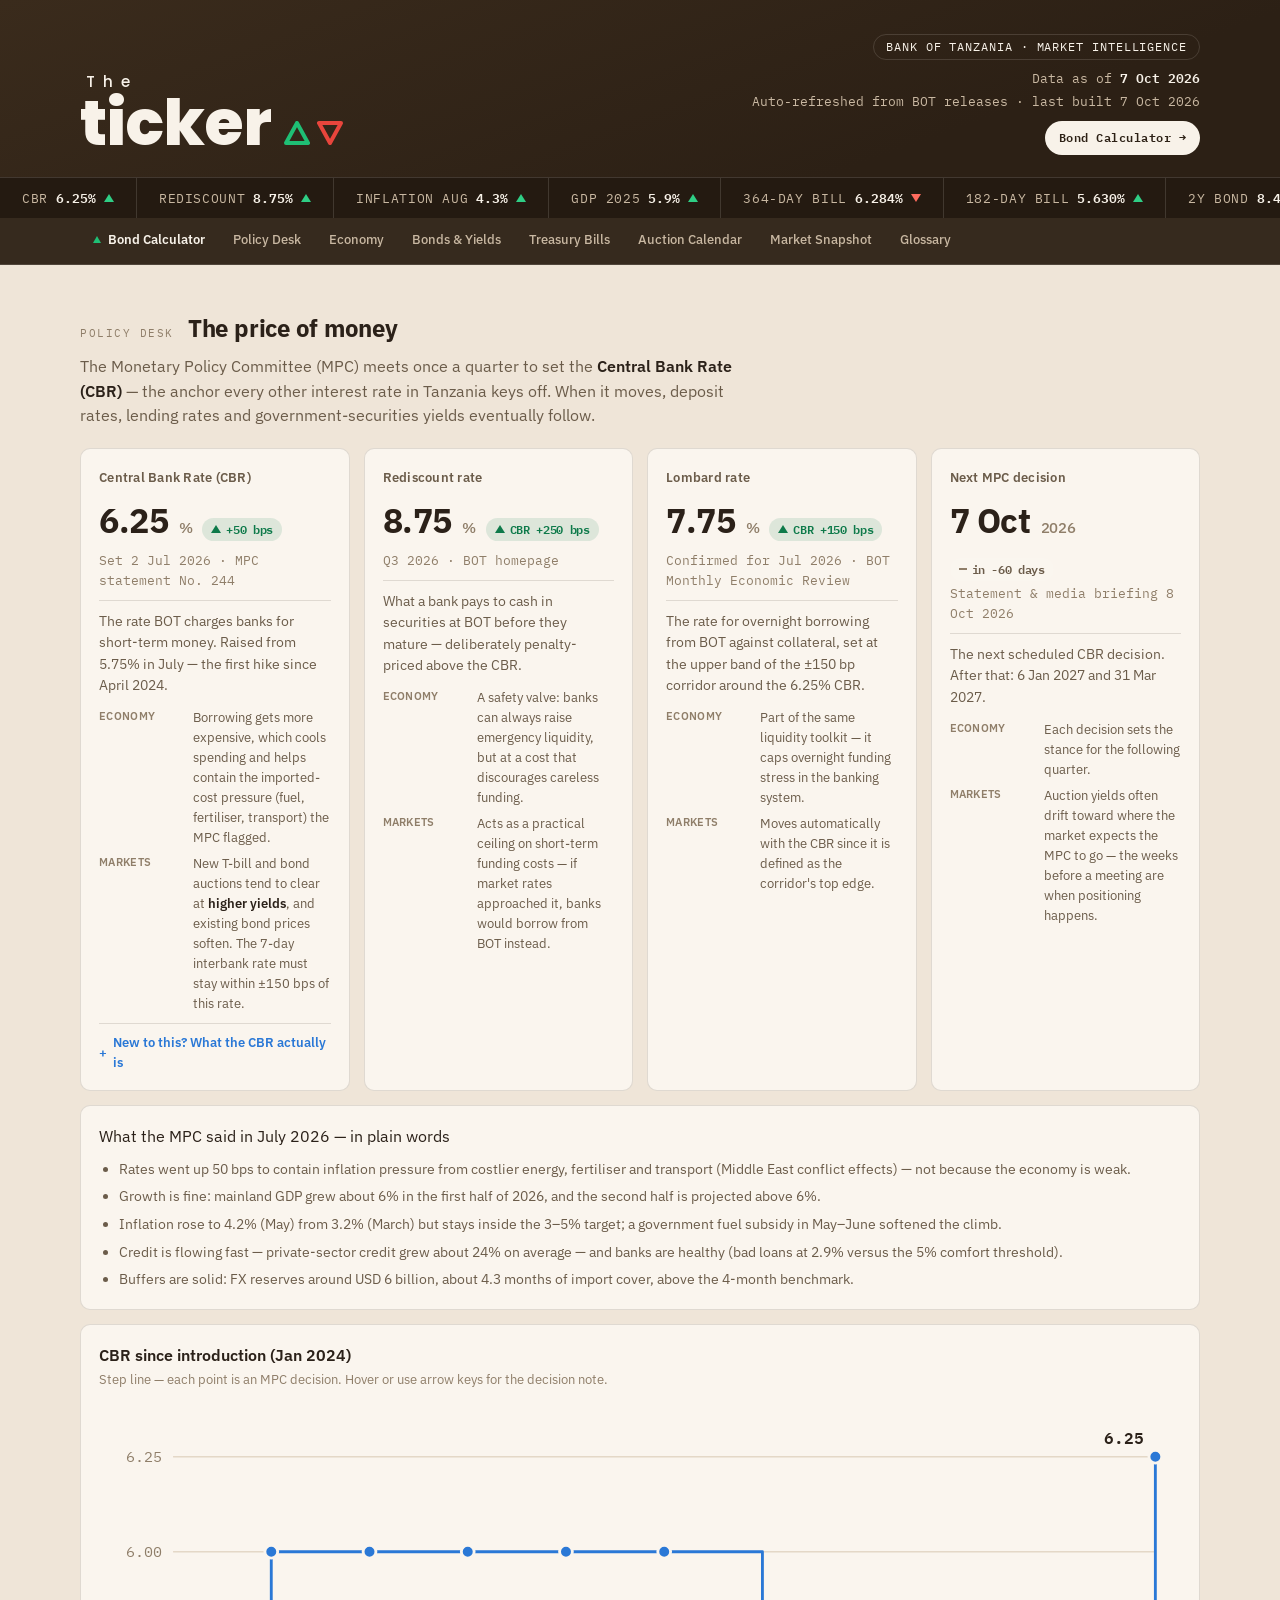
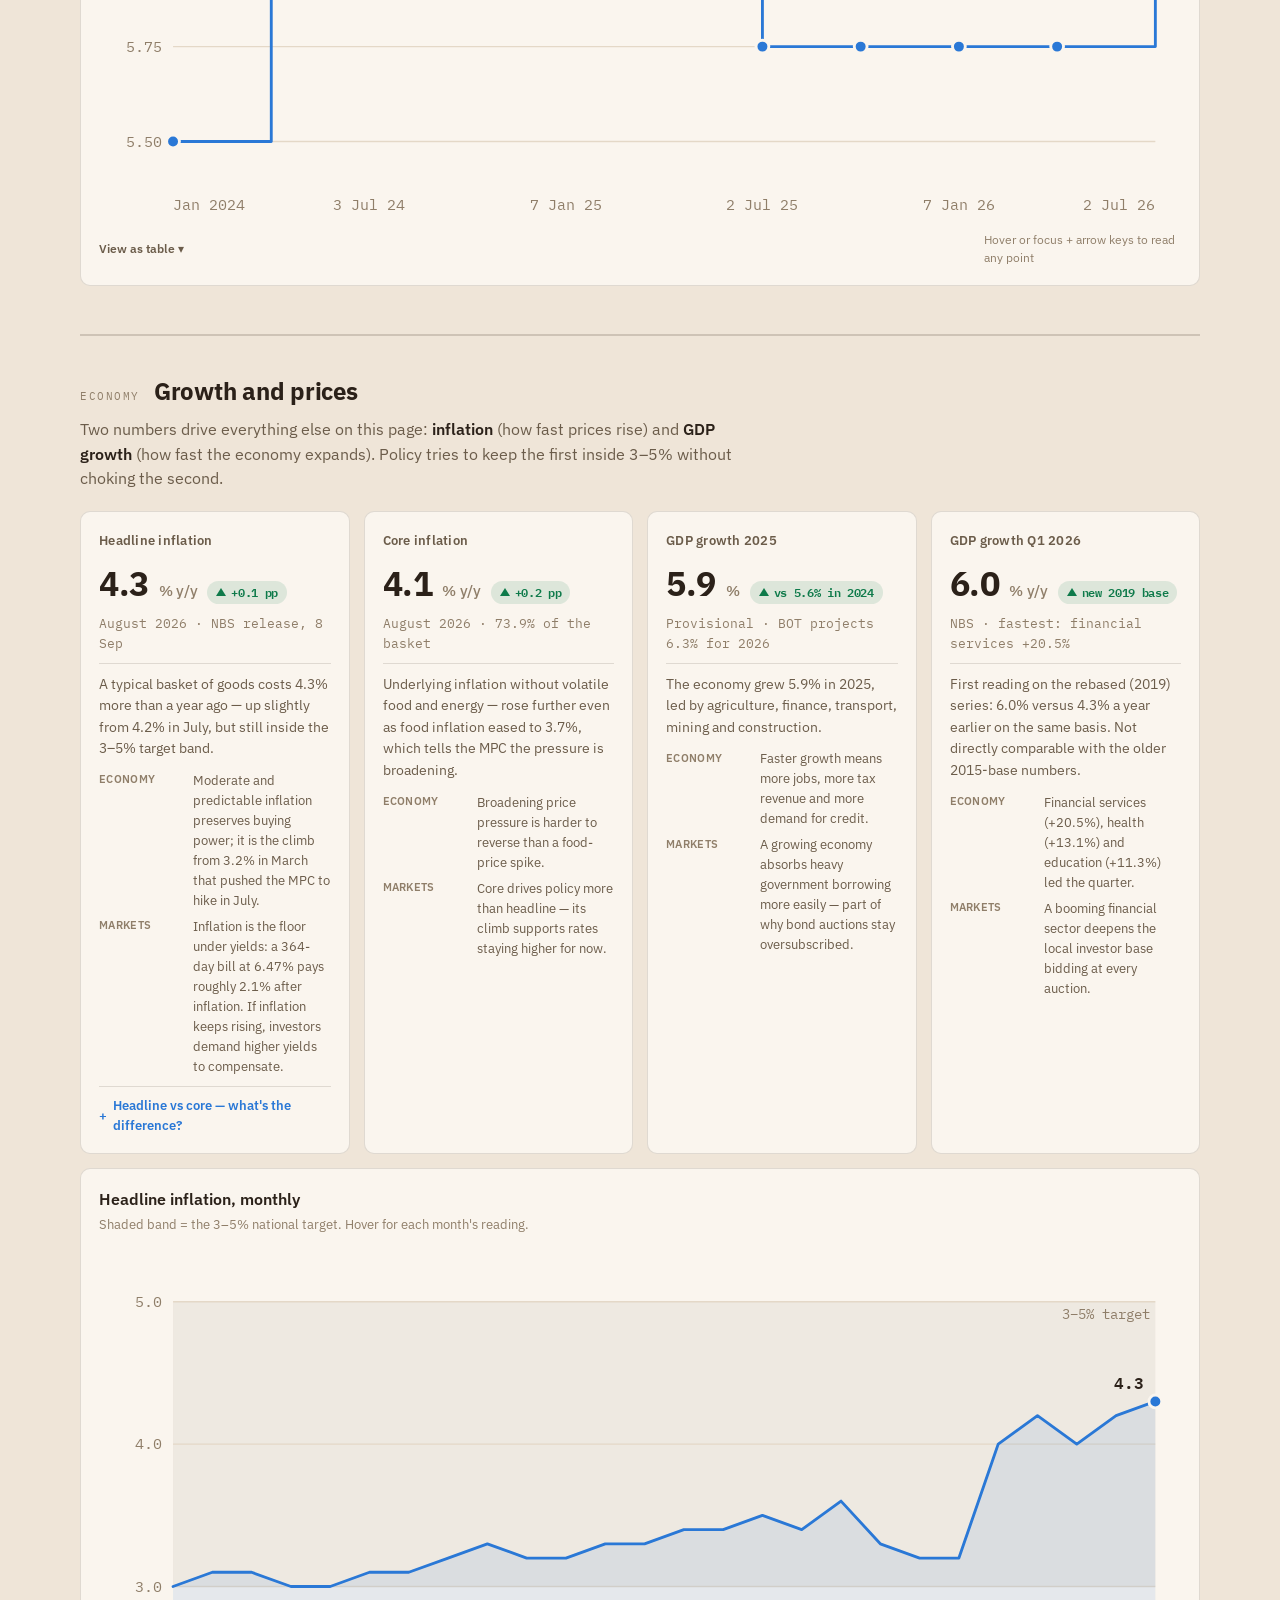
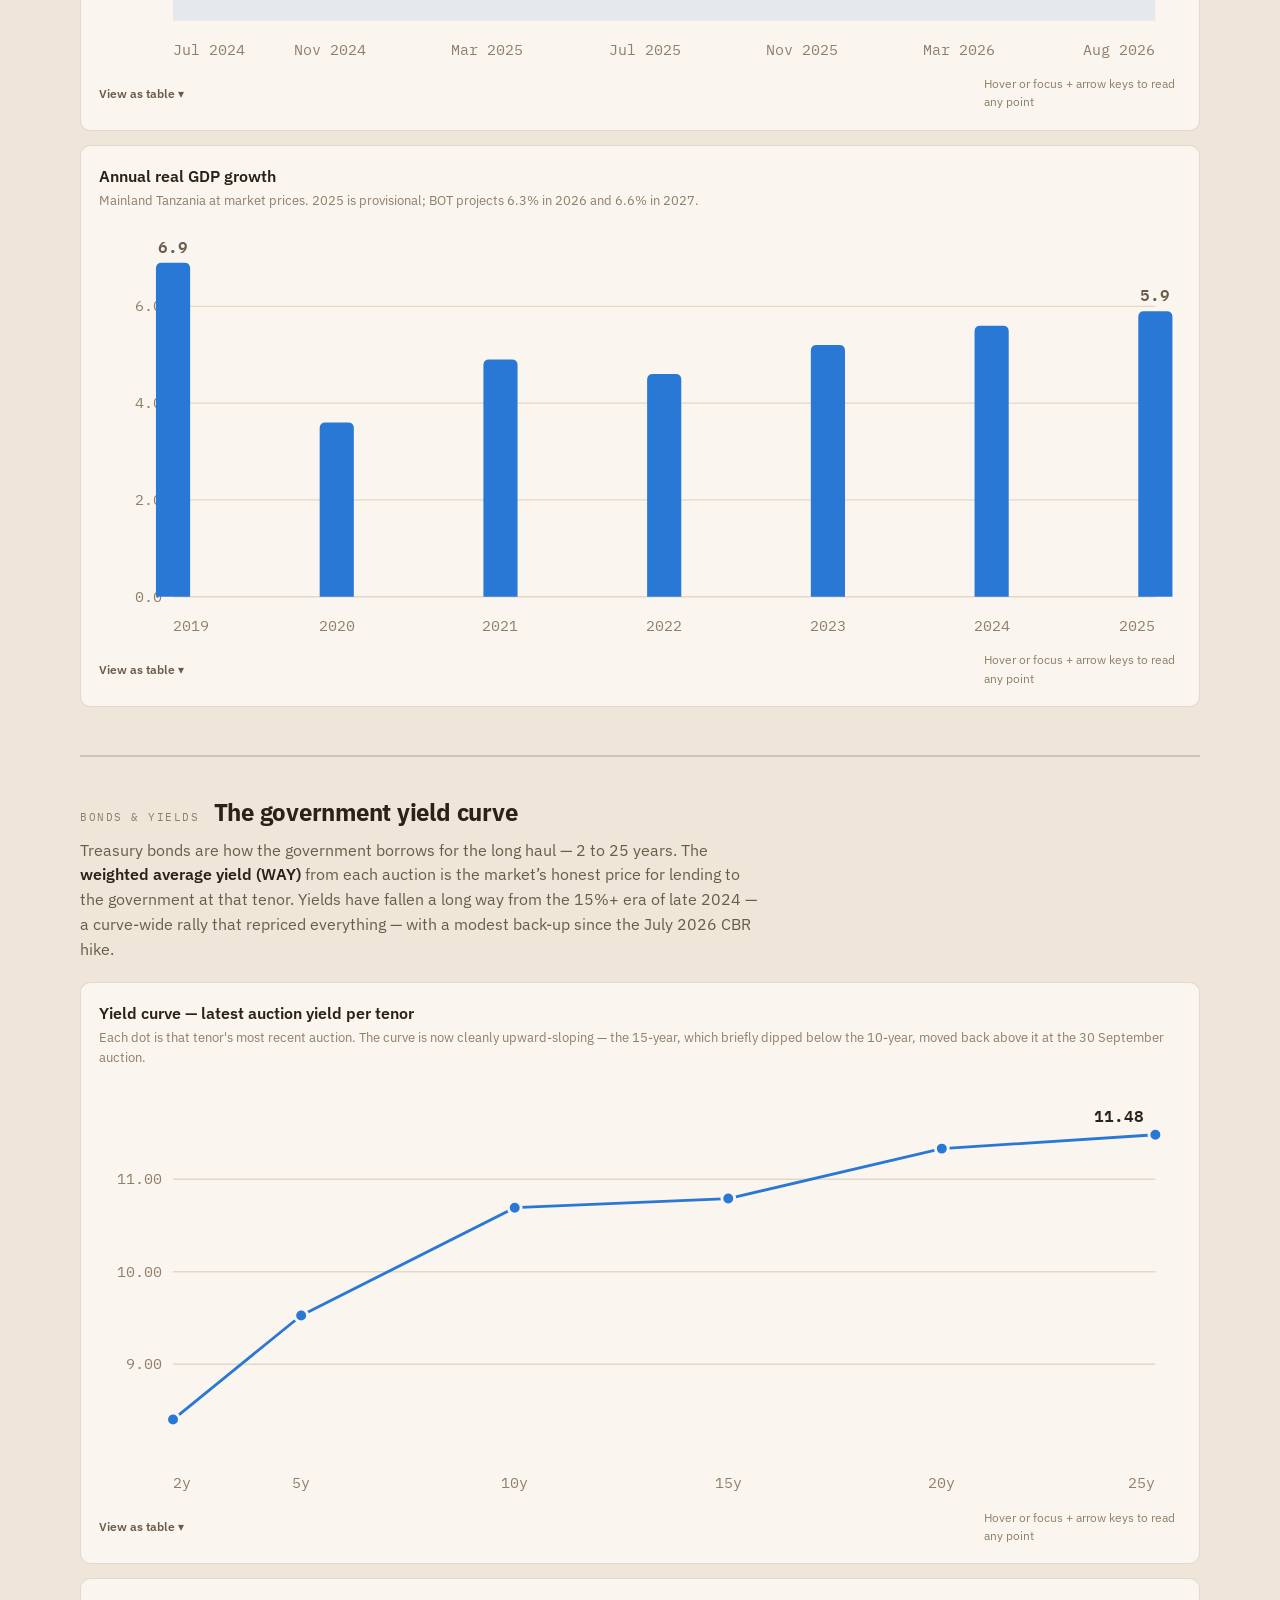
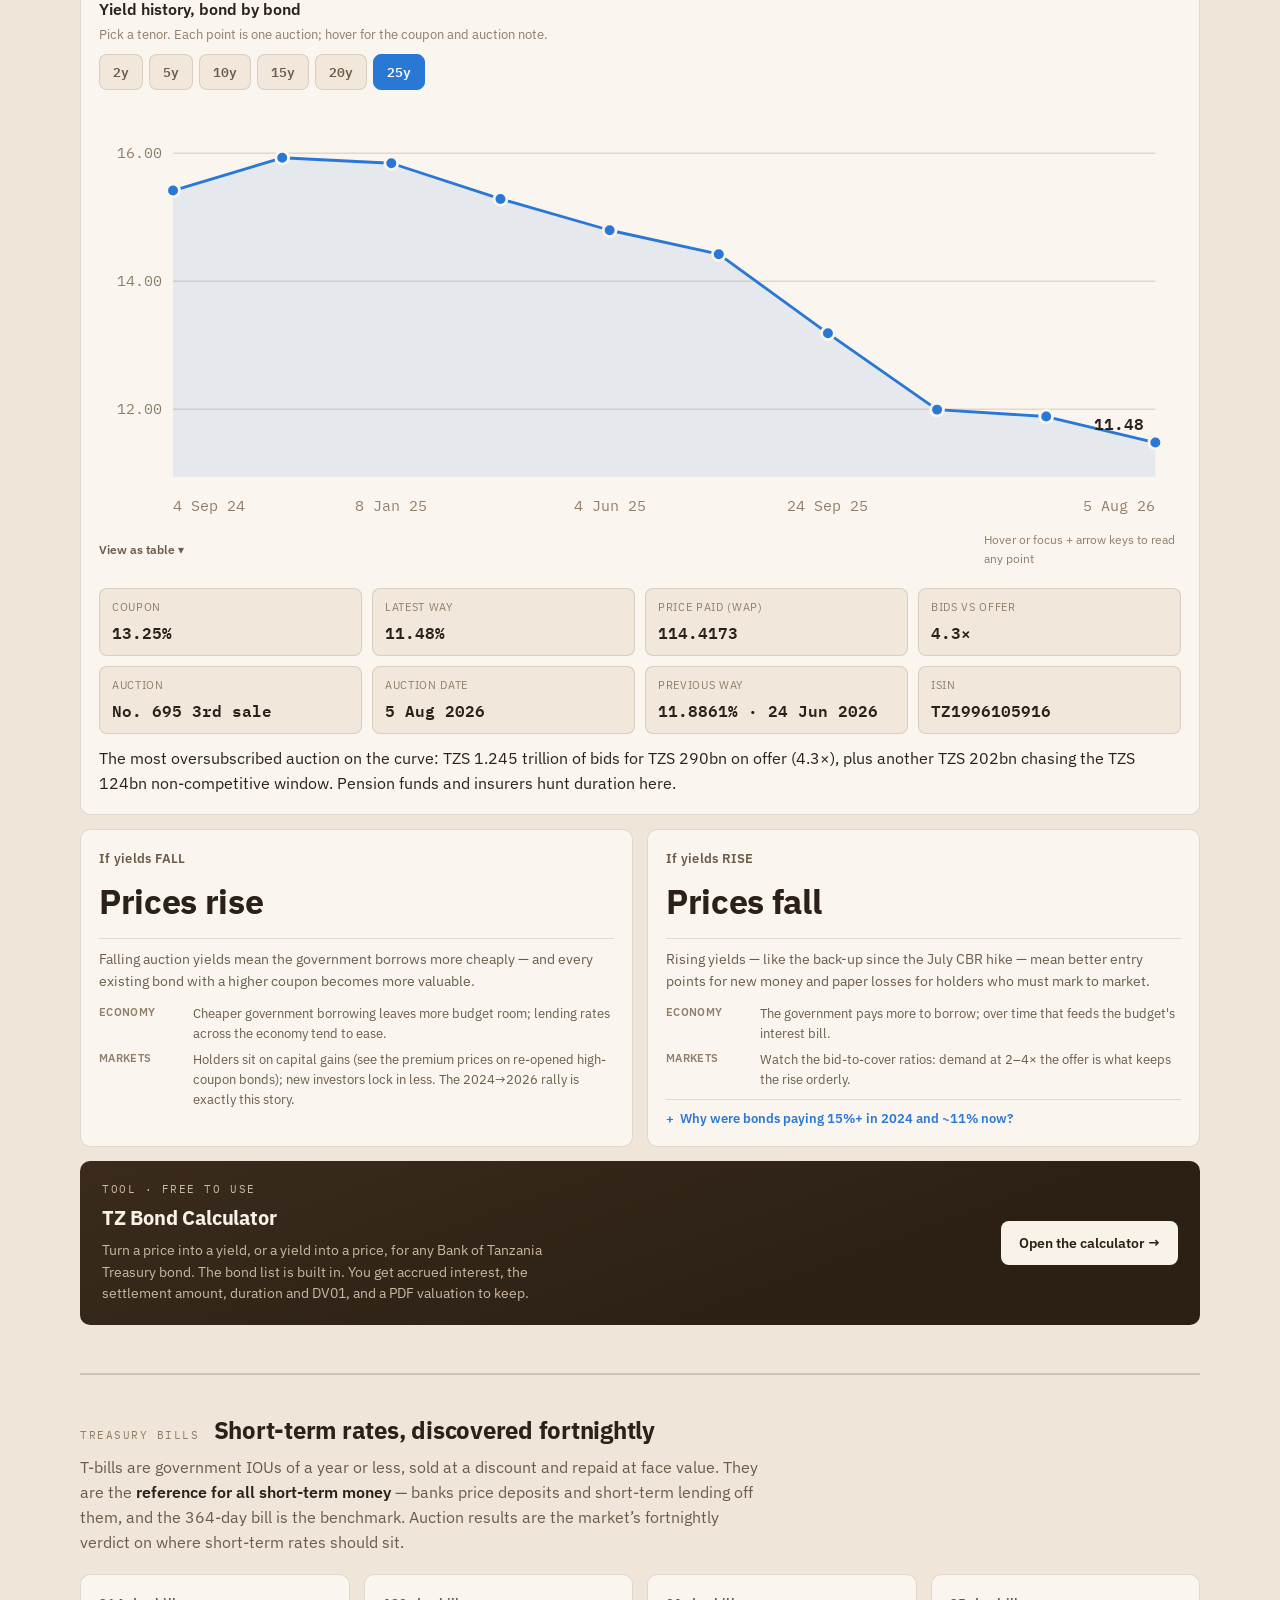
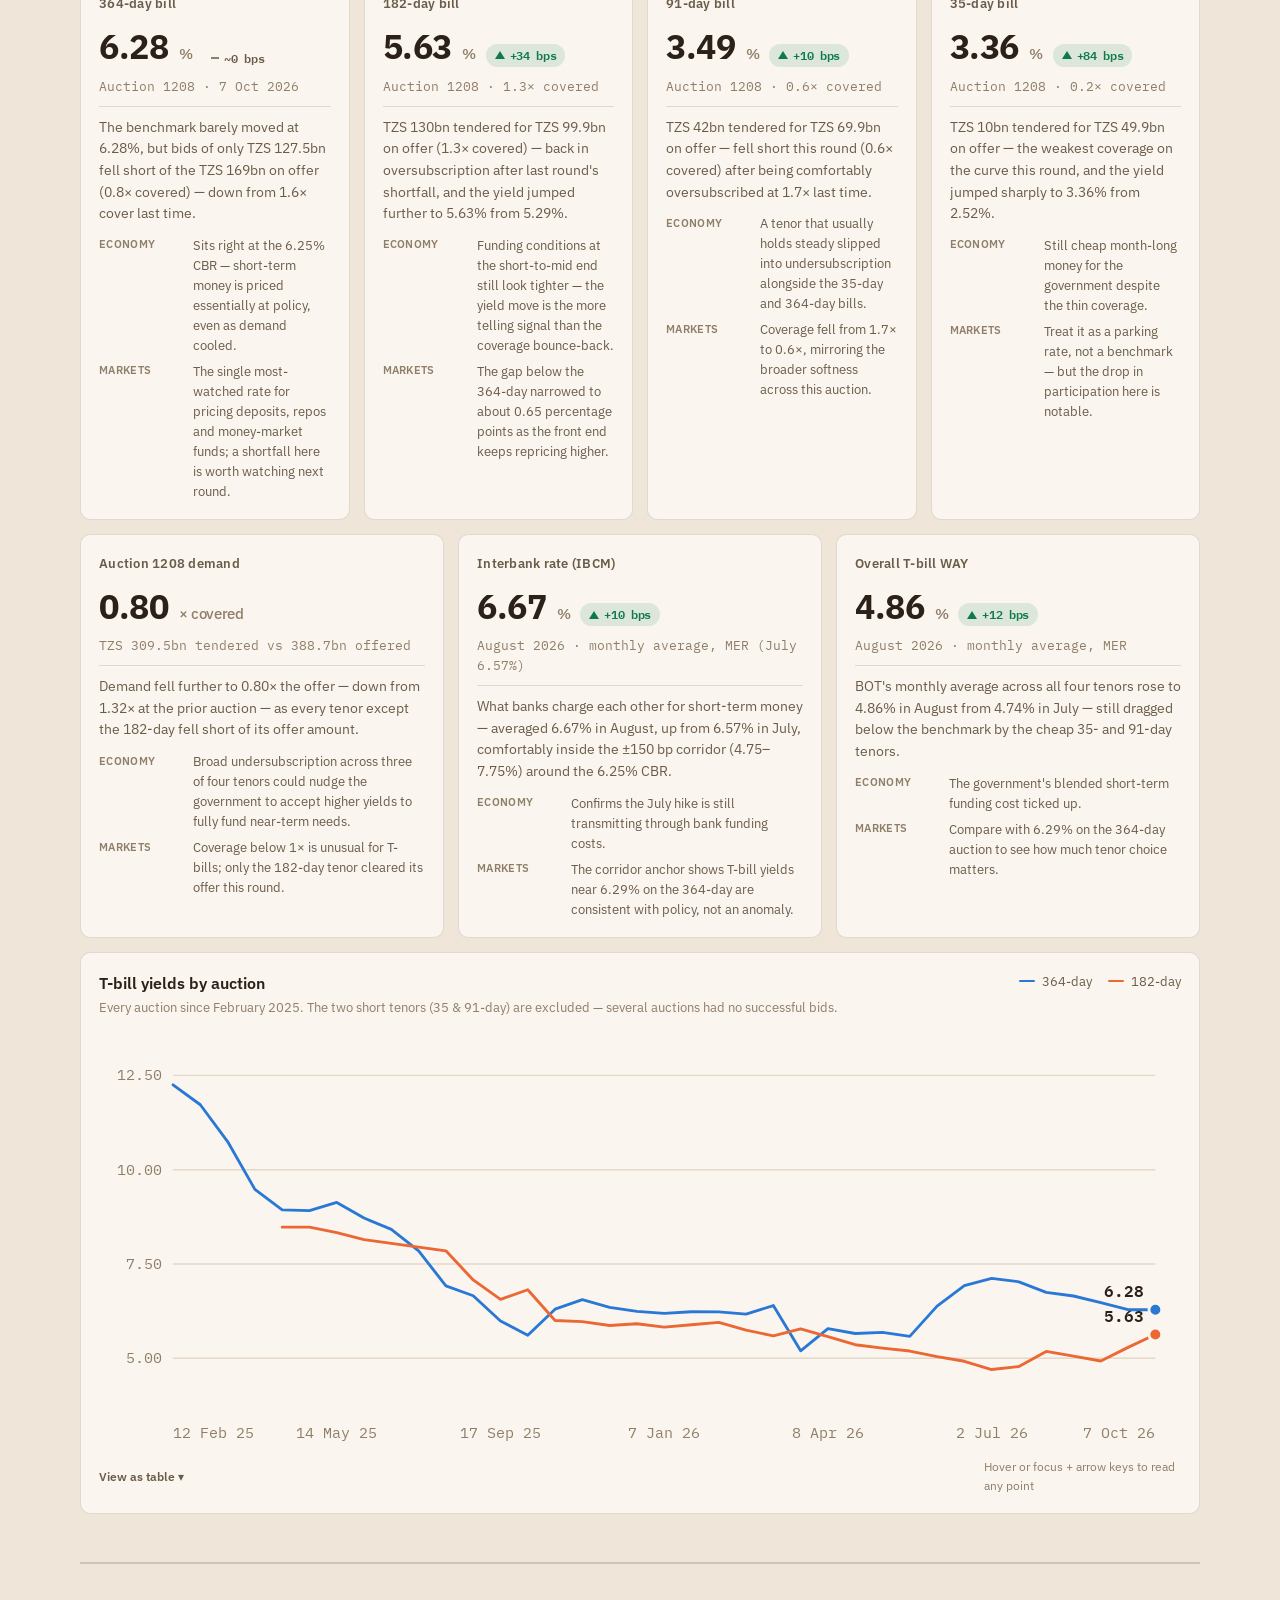
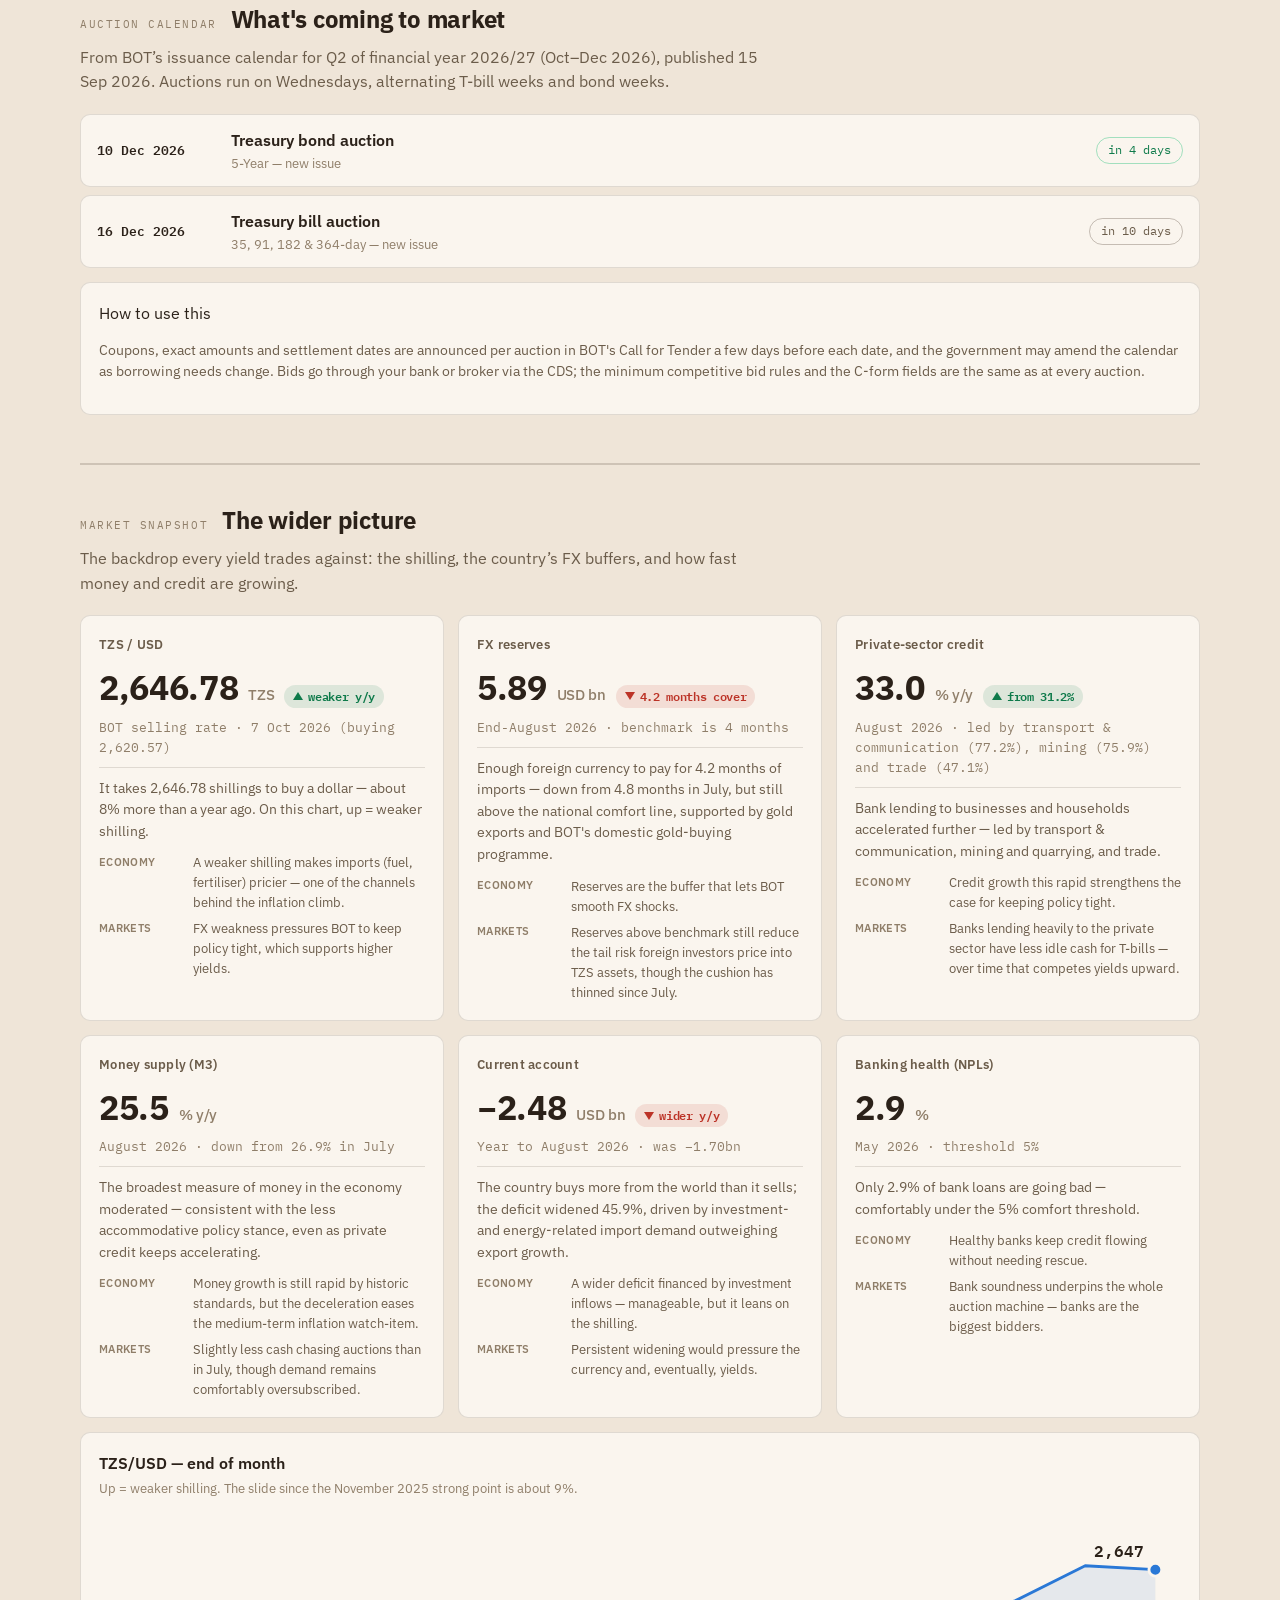
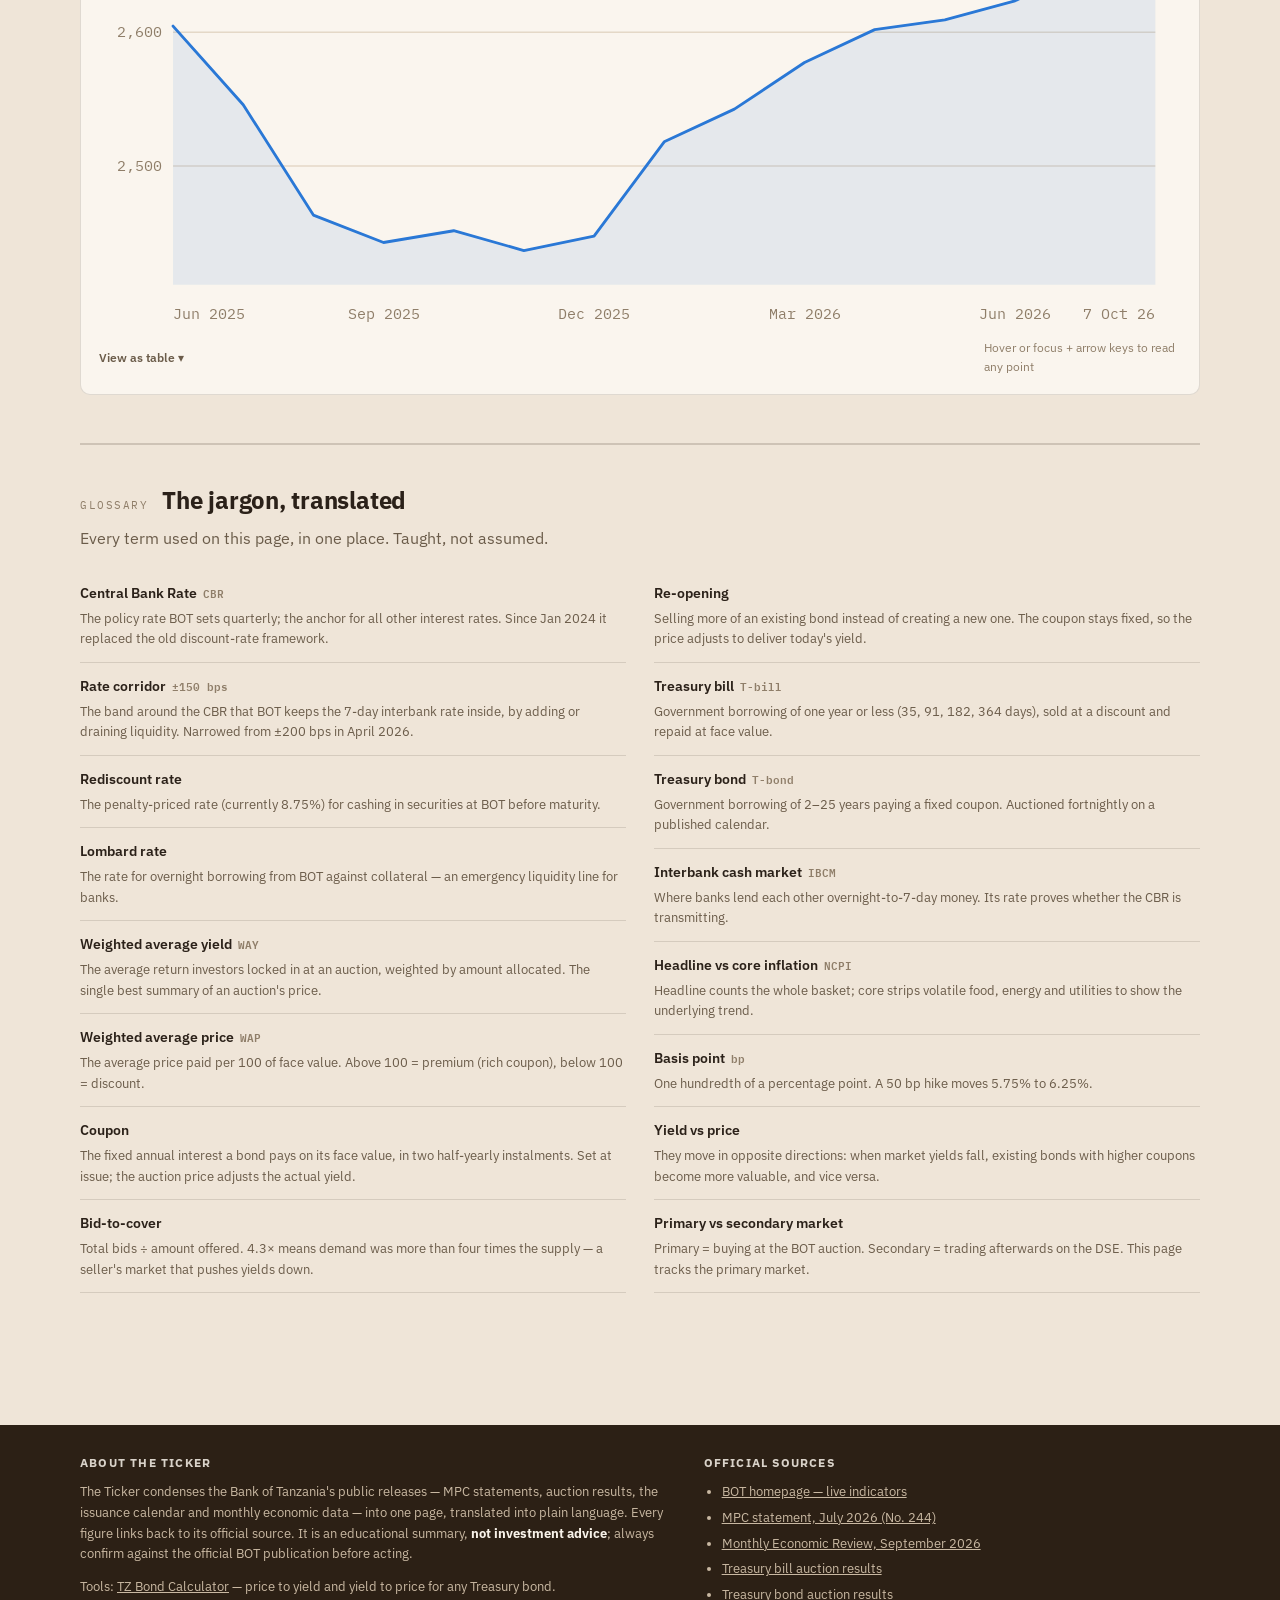
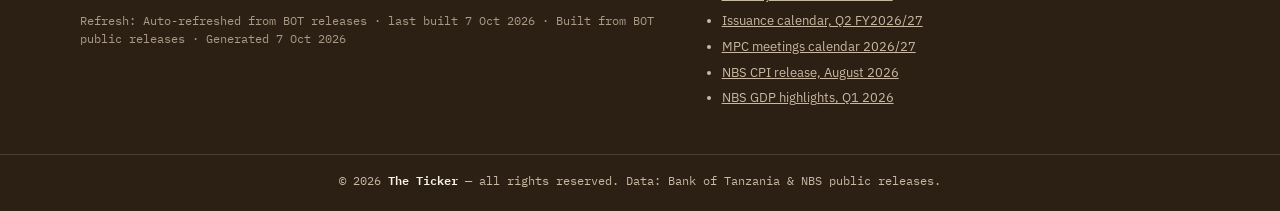
==== index.html @ 14a28902 "refresh 2026-10-07" ====
<!doctype html>
<html lang="en">
<head>
<meta charset="utf-8">
<title>The Ticker</title>
<meta name="viewport" content="width=device-width, initial-scale=1">
<link rel="preconnect" href="https://fonts.googleapis.com">
<link rel="stylesheet" href="https://fonts.googleapis.com/css2?family=Poppins:wght@500;800&family=IBM+Plex+Sans:wght@400;500;600;700&family=IBM+Plex+Mono:wght@400;500;600&display=swap">
<style>
  /* ── The Ticker · single-theme warm editorial: espresso chrome, nude body ── */
  :root{
    --page:#efe5d8; --card:#faf5ee; --card2:#f1e8db; --card3:#e9ddcc;
    --ink:#2b2119; --ink2:#6b5c4a; --muted:#8f7e69;
    --grid:#e4d8c7; --border:rgba(59,42,28,.14); --border2:rgba(59,42,28,.28);
    --up:#0e7a4a; --down:#bc3327; --up-dim:rgba(14,122,74,.12); --down-dim:rgba(188,51,39,.12);
    --s1:#2a78d6; --s2:#eb6834; --band:rgba(59,42,28,.06);
    --mast:#2c2015; --mast2:#3a2b1c; --mast-ink:#f8f2e9; --mast-ink2:#c9b8a2; --mast-border:rgba(248,242,233,.14);
    --sans:"IBM Plex Sans",system-ui,-apple-system,"Segoe UI",sans-serif;
    --mono:"IBM Plex Mono",ui-monospace,SFMono-Regular,Menlo,monospace;
    --brand:"Poppins",var(--sans);
    --maxw:1120px; --r:10px;
  }
  html{scroll-behavior:smooth}
  @media (prefers-reduced-motion:reduce){ html{scroll-behavior:auto} }
  body{
    background:var(--page); color:var(--ink); font-family:var(--sans);
    font-size:15.5px; line-height:1.6; margin:0;
    -webkit-font-smoothing:antialiased;
  }
  ::selection{background:rgba(42,120,214,.25)}

  /* ── masthead (espresso chrome — the logo's home ground) ── */
  .mast{background:linear-gradient(160deg,var(--mast2) 0%,var(--mast) 70%)}
  .mast-in{max-width:var(--maxw); margin:0 auto; padding:34px 24px 22px; display:flex; flex-wrap:wrap; align-items:flex-end; justify-content:space-between; gap:18px}
  .wordmark{display:flex; flex-direction:column; line-height:1}
  .wordmark .the{font-family:var(--brand); font-weight:500; font-size:15px; letter-spacing:.52em; color:var(--mast-ink); margin:0 0 2px 6px}
  .wordmark .tick{font-family:var(--brand); font-weight:800; font-size:64px; letter-spacing:-.02em; color:var(--mast-ink); display:flex; align-items:baseline; gap:14px}
  .wordmark .tris{display:inline-flex; gap:7px; align-items:baseline}
  .wordmark svg{display:block}
  .mast-meta{text-align:right; font-family:var(--mono); font-size:12.5px; color:var(--mast-ink2)}
  .mast-meta .tag{display:inline-block; border:1px solid var(--mast-border); border-radius:999px; padding:3px 12px; margin-bottom:8px; color:var(--mast-ink); font-size:11.5px; letter-spacing:.08em}
  .mast-meta .asof b{color:var(--mast-ink); font-weight:600}

  /* ── tape ── */
  .tape{border-top:1px solid var(--mast-border); background:#241a11; overflow:hidden}
  .tape-track{display:flex; gap:0; width:max-content; animation:tape 90s linear infinite}
  .tape:hover .tape-track{animation-play-state:paused}
  @media (prefers-reduced-motion:reduce){
    .tape{overflow-x:auto} .tape-track{animation:none; width:auto}
  }
  @keyframes tape{from{transform:translateX(0)}to{transform:translateX(-50%)}}
  .tape-item{display:flex; align-items:center; gap:8px; padding:10px 22px; border-right:1px solid var(--mast-border); font-family:var(--mono); font-size:12.5px; white-space:nowrap}
  .tape-item .tl{color:var(--mast-ink2); letter-spacing:.05em}
  .tape-item .tv{color:var(--mast-ink); font-weight:600}
  .tape .tri.up{border-bottom-color:#2fce85}
  .tape .tri.dn{border-top-color:#ff6b5e}
  .tape .tri.fl{background:var(--mast-ink2)}
  .tri{width:0; height:0; display:inline-block}
  .tri.up{border-left:5px solid transparent; border-right:5px solid transparent; border-bottom:8px solid var(--up)}
  .tri.dn{border-left:5px solid transparent; border-right:5px solid transparent; border-top:8px solid var(--down)}
  .tri.fl{width:8px; height:2px; background:var(--muted); border:0}

  /* ── nav ── */
  .nav{position:sticky; top:0; z-index:40; background:rgba(44,32,21,.95); backdrop-filter:blur(10px); border-bottom:1px solid var(--mast-border)}
  .nav-in{max-width:var(--maxw); margin:0 auto; padding:0 16px; display:flex; gap:2px; overflow-x:auto}
  .nav a{color:var(--mast-ink2); text-decoration:none; font-size:13px; font-weight:500; padding:12px 13px; white-space:nowrap; border-bottom:2px solid transparent}
  .nav a:hover{color:var(--mast-ink)}
  .nav a:focus-visible{outline:2px solid var(--s1); outline-offset:-2px}

  /* ── page scaffold ── */
  main{max-width:var(--maxw); margin:0 auto; padding:12px 24px 60px}
  /* group breakers — each information group opens with its own rule */
  main > section{border-top:2px solid rgba(59,42,28,.18); margin-top:48px; padding-top:36px}
  main > section:first-of-type{border-top:0; margin-top:0; padding-top:32px}
  .sec-head{display:flex; align-items:baseline; gap:14px; flex-wrap:wrap; margin-bottom:6px}
  .sec-head h2{font-size:24px; font-weight:700; letter-spacing:-.01em; margin:0; text-wrap:balance}
  .sec-head .kicker{font-family:var(--mono); font-size:11px; letter-spacing:.14em; color:var(--muted); text-transform:uppercase}
  .sec-lede{color:var(--ink2); max-width:68ch; margin:0 0 20px}
  .sec-lede b{color:var(--ink); font-weight:600}

  /* ── cards & tiles ── */
  .grid{display:grid; gap:14px}
  .grid.c4{grid-template-columns:repeat(4,1fr)}
  .grid.c3{grid-template-columns:repeat(3,1fr)}
  .grid.c2{grid-template-columns:repeat(2,1fr)}
  @media (max-width:900px){ .grid.c4{grid-template-columns:repeat(2,1fr)} .grid.c3{grid-template-columns:repeat(2,1fr)} }
  @media (max-width:560px){ .grid.c4,.grid.c3,.grid.c2{grid-template-columns:1fr} .wordmark .tick{font-size:48px} }
  .card{background:var(--card); border:1px solid var(--border); border-radius:var(--r); padding:18px}
  .tile .lbl{font-size:12.5px; font-weight:600; color:var(--ink2); letter-spacing:.02em; display:flex; align-items:center; gap:8px}
  .tile .val{font-size:34px; font-weight:700; letter-spacing:-.01em; margin:6px 0 2px; display:flex; align-items:baseline; gap:10px; flex-wrap:wrap; white-space:nowrap}
  .tile .val .unit{font-size:15px; color:var(--muted); font-weight:500}
  .tile .sub{font-size:12.5px; font-family:var(--mono); color:var(--muted)}
  .delta{display:inline-flex; align-items:center; gap:5px; font-family:var(--mono); font-size:12px; font-weight:600; border-radius:999px; padding:2px 9px}
  .delta.up{color:var(--up); background:var(--up-dim)}
  .delta.dn{color:var(--down); background:var(--down-dim)}
  .delta.fl{color:var(--ink2); background:rgba(255,255,255,.06)}
  .plain{font-size:13.5px; color:var(--ink2); margin-top:10px; padding-top:10px; border-top:1px solid var(--border)}
  .impact{margin-top:10px; display:grid; gap:6px}
  .impact .row{display:grid; grid-template-columns:86px 1fr; gap:8px; font-size:12.5px}
  .impact .k{color:var(--muted); font-weight:600; letter-spacing:.03em; font-size:11px; text-transform:uppercase; padding-top:1.5px}
  .impact .v{color:var(--ink2)}
  .impact .v b{color:var(--ink); font-weight:600}

  /* learn-more */
  details.learn{margin-top:10px; border-top:1px solid var(--border); padding-top:8px}
  details.learn summary{cursor:pointer; font-size:12.5px; color:var(--s1); font-weight:600; list-style:none; display:flex; gap:6px; align-items:center}
  details.learn summary::before{content:"+"; font-family:var(--mono); font-weight:600}
  details.learn[open] summary::before{content:"–"}
  details.learn summary::-webkit-details-marker{display:none}
  details.learn p{font-size:13px; color:var(--ink2); margin:8px 0 0}

  /* ── chart cards ── */
  .chart-card{background:var(--card); border:1px solid var(--border); border-radius:var(--r); padding:18px 18px 10px; margin-top:14px}
  .chart-head{display:flex; justify-content:space-between; align-items:flex-start; gap:14px; flex-wrap:wrap}
  .chart-head h3{font-size:15.5px; font-weight:600; margin:0}
  .chart-head .note{font-size:12.5px; color:var(--muted); margin:2px 0 0}
  .legend{display:flex; gap:16px; font-size:12.5px; color:var(--ink2); align-items:center; flex-wrap:wrap}
  .legend .li{display:inline-flex; align-items:center; gap:7px}
  .legend .key{width:16px; height:2px; border-radius:2px; display:inline-block}
  .chart-host{position:relative; margin-top:8px}
  .chart-host svg{display:block; width:100%; height:auto}
  .chart-host:focus-visible{outline:2px solid var(--s1); outline-offset:2px; border-radius:6px}
  .tip{position:absolute; pointer-events:none; background:#fffdf9; border:1px solid var(--border2); border-radius:8px; padding:9px 12px; font-size:12.5px; box-shadow:0 10px 28px rgba(59,42,28,.22); opacity:0; transition:opacity .12s; min-width:150px; max-width:240px; z-index:5}
  @media (prefers-reduced-motion:reduce){ .tip{transition:none} }
  .tip .tt{font-family:var(--mono); font-size:11px; color:var(--muted); margin-bottom:5px}
  .tip .trow{display:flex; align-items:baseline; gap:8px}
  .tip .tkey{width:12px; height:2px; border-radius:2px; flex:none; align-self:center}
  .tip .tval{font-family:var(--mono); font-weight:600; font-size:14px; color:var(--ink)}
  .tip .tname{color:var(--ink2); font-size:11.5px}
  .tip .tnote{margin-top:6px; padding-top:6px; border-top:1px solid var(--border); color:var(--ink2); font-size:11.5px; line-height:1.45}
  .chart-foot{display:flex; justify-content:space-between; align-items:center; gap:10px; padding:6px 0 8px}
  .chart-foot .hint{font-size:11.5px; color:var(--muted)}
  details.tbl summary{cursor:pointer; font-size:12px; color:var(--ink2); font-weight:600; list-style:none}
  details.tbl summary::-webkit-details-marker{display:none}
  details.tbl summary:hover{color:var(--ink)}
  details.tbl{width:100%}
  details.tbl .twrap{overflow-x:auto; margin:10px 0 8px}
  table.data{border-collapse:collapse; font-family:var(--mono); font-size:12px; font-variant-numeric:tabular-nums; min-width:340px}
  table.data th{color:var(--muted); font-weight:500; text-align:left; padding:5px 16px 5px 0; border-bottom:1px solid var(--grid); letter-spacing:.04em; font-size:11px; text-transform:uppercase}
  table.data td{padding:5px 16px 5px 0; border-bottom:1px solid var(--grid); color:var(--ink2)}
  table.data td:first-child{color:var(--ink)}

  /* tenor tabs */
  .tabs{display:flex; gap:6px; flex-wrap:wrap}
  .tabs button{font-family:var(--mono); font-size:12.5px; font-weight:600; color:var(--ink2); background:var(--card2); border:1px solid var(--border); border-radius:8px; padding:6px 13px; cursor:pointer}
  .tabs button:hover{color:var(--ink); border-color:var(--border2)}
  .tabs button[aria-selected="true"]{color:#fff; background:var(--s1); border-color:var(--s1)}
  .tabs button:focus-visible{outline:2px solid var(--s1); outline-offset:2px}
  .tenor-stats{display:grid; grid-template-columns:repeat(4,1fr); gap:10px; margin-top:12px}
  @media (max-width:700px){ .tenor-stats{grid-template-columns:repeat(2,1fr)} }
  .tenor-stats .ts{background:var(--card2); border:1px solid var(--border); border-radius:8px; padding:10px 12px}
  .tenor-stats .ts .k{font-size:11px; color:var(--muted); text-transform:uppercase; letter-spacing:.06em}
  .tenor-stats .ts .v{font-family:var(--mono); font-size:16px; font-weight:600; color:var(--ink); margin-top:3px}

  /* calendar */
  .cal{display:grid; gap:8px; margin-top:14px}
  .cal .row{display:grid; grid-template-columns:120px 1fr auto; gap:14px; align-items:center; background:var(--card); border:1px solid var(--border); border-radius:var(--r); padding:13px 16px}
  @media (max-width:600px){ .cal .row{grid-template-columns:96px 1fr} .cal .row .chip{display:none} }
  .cal .d{font-family:var(--mono); font-size:13px; color:var(--ink); font-weight:600}
  .cal .what b{font-weight:600}
  .cal .what .m{display:block; font-size:12.5px; color:var(--muted)}
  .chip{font-family:var(--mono); font-size:11.5px; color:var(--ink2); border:1px solid var(--border2); border-radius:999px; padding:3px 11px; white-space:nowrap}
  .chip.soon{color:var(--up); border-color:rgba(31,191,117,.4)}

  /* glossary */
  .gloss{columns:2; column-gap:28px; margin-top:6px}
  @media (max-width:760px){ .gloss{columns:1} }
  .gloss .g{break-inside:avoid; padding:12px 0; border-bottom:1px solid var(--border)}
  .gloss dt{font-weight:600; font-size:14px}
  .gloss dt .abbr{font-family:var(--mono); font-size:11px; color:var(--muted); margin-left:6px}
  .gloss dd{margin:4px 0 0; font-size:13px; color:var(--ink2)}

  /* footer */
  footer{margin-top:56px; background:var(--mast)}
  .foot-in{max-width:var(--maxw); margin:0 auto; padding:28px 24px 40px; display:grid; grid-template-columns:1.2fr 1fr; gap:28px; font-size:13px; color:var(--mast-ink2)}
  @media (max-width:760px){ .foot-in{grid-template-columns:1fr} }
  footer h4{font-size:12px; text-transform:uppercase; letter-spacing:.1em; color:var(--mast-ink); margin:0 0 10px; opacity:.85}
  footer a{color:var(--mast-ink2)}
  footer a:hover{color:var(--mast-ink)}
  footer ul{margin:0; padding-left:18px}
  footer li{margin-bottom:5px}
  .srcnote{font-family:var(--mono); font-size:11.5px; color:var(--mast-ink2); margin-top:14px; opacity:.8}
  .foot-bar{border-top:1px solid var(--mast-border); padding:16px 24px 20px; text-align:center; color:var(--mast-ink2); font-family:var(--mono); font-size:11.5px}
  .foot-bar b{color:var(--mast-ink); font-weight:600}

  .term{border-bottom:1px dotted var(--muted); cursor:help; text-decoration:none; color:inherit}

  /* ── tools: the bond calculator (static markup, outside the refresh layers) ── */
  .nav a.tool{color:var(--mast-ink); font-weight:600; display:inline-flex; align-items:center; gap:7px}
  .nav a.tool::before{content:""; width:0; height:0; border-left:4px solid transparent; border-right:4px solid transparent; border-bottom:7px solid #1fbf75}
  .mast-cta{display:inline-flex; align-items:center; gap:8px; margin-top:10px; font-family:var(--mono); font-size:12px; font-weight:600; letter-spacing:.04em; color:var(--mast); background:var(--mast-ink); border-radius:999px; padding:7px 14px; text-decoration:none}
  .mast-cta:hover{background:#fff}
  .mast-cta:focus-visible,.toolcard a:focus-visible{outline:2px solid var(--s1); outline-offset:2px}
  .toolcard{margin-top:14px; display:grid; grid-template-columns:1fr auto; gap:14px 24px; align-items:center; background:linear-gradient(160deg,var(--mast2) 0%,var(--mast) 70%); color:var(--mast-ink2); border-radius:var(--r); padding:20px 22px}
  .toolcard .kicker{font-family:var(--mono); font-size:11px; letter-spacing:.14em; text-transform:uppercase; color:var(--mast-ink2)}
  .toolcard h3{margin:4px 0 6px; font-size:20px; font-weight:700; letter-spacing:-.01em; color:var(--mast-ink)}
  .toolcard p{margin:0; font-size:13.5px; max-width:62ch}
  .toolcard a{display:inline-flex; align-items:center; white-space:nowrap; font-weight:600; font-size:14px; color:var(--mast); background:var(--mast-ink); border-radius:8px; padding:11px 18px; text-decoration:none}
  .toolcard a:hover{background:#fff}
  @media (max-width:700px){ .toolcard{grid-template-columns:1fr} .toolcard a{justify-self:start} }
</style>
</head>
<body>
<!-- ═════════════ MASTHEAD ═════════════ -->
<header class="mast">
  <div class="mast-in">
    <div class="wordmark" aria-label="The Ticker">
      <span class="the">The</span>
      <span class="tick">ticker
        <span class="tris" aria-hidden="true">
          <svg width="26" height="24" viewBox="0 0 26 24"><path d="M13 2 L24 22 L2 22 Z" fill="none" stroke="#1fbf75" stroke-width="4" stroke-linejoin="round"/></svg>
          <svg width="26" height="24" viewBox="0 0 26 24" style="align-self:flex-end"><path d="M13 22 L2 2 L24 2 Z" fill="none" stroke="#e8453c" stroke-width="4" stroke-linejoin="round"/></svg>
        </span>
      </span>
    </div>
    <div class="mast-meta">
      <div class="tag">BANK OF TANZANIA · MARKET INTELLIGENCE</div>
      <div class="asof">Data as of <b id="asof">—</b></div>
      <div style="margin-top:3px" id="update-line">Auto-refreshed when BOT publishes new data</div>
      <a class="mast-cta" data-tool href="https://thetickertz.github.io/The-Ticker/bond-calculator.html">Bond Calculator &rarr;</a>
    </div>
  </div>
  <div class="tape" aria-label="Key indicators ticker tape"><div class="tape-track" id="tape"></div></div>
</header>

<nav class="nav" aria-label="Sections">
  <div class="nav-in">
    <a class="tool" data-tool href="https://thetickertz.github.io/The-Ticker/bond-calculator.html">Bond Calculator</a>
    <a href="#policy">Policy Desk</a>
    <a href="#economy">Economy</a>
    <a href="#bonds">Bonds &amp; Yields</a>
    <a href="#tbills">Treasury Bills</a>
    <a href="#calendar">Auction Calendar</a>
    <a href="#market">Market Snapshot</a>
    <a href="#glossary">Glossary</a>
  </div>
</nav>

<main>
  <!-- sections are rendered by JS from DATA -->
  <section id="policy"></section>
  <section id="economy"></section>
  <section id="bonds"></section>
  <aside class="toolcard" id="tool-bondcalc" aria-label="TZ Bond Calculator">
    <div>
      <div class="kicker">Tool &middot; free to use</div>
      <h3>TZ Bond Calculator</h3>
      <p>Turn a price into a yield, or a yield into a price, for any Bank of Tanzania Treasury bond. The bond list is built in. You get accrued interest, the settlement amount, duration and DV01, and a PDF valuation to keep.</p>
    </div>
    <a data-tool href="https://thetickertz.github.io/The-Ticker/bond-calculator.html">Open the calculator &rarr;</a>
  </aside>
  <section id="tbills"></section>
  <section id="calendar"></section>
  <section id="market"></section>
  <section id="glossary"></section>
</main>

<footer>
  <div class="foot-in">
    <div>
      <h4>About The Ticker</h4>
      <p style="margin:0">The Ticker condenses the Bank of Tanzania's public releases — MPC statements, auction results, the issuance calendar and monthly economic data — into one page, translated into plain language. Every figure links back to its official source. It is an educational summary, <b style="color:var(--mast-ink)">not investment advice</b>; always confirm against the official BOT publication before acting.</p>
      <p style="margin:12px 0 0">Tools: <a data-tool href="https://thetickertz.github.io/The-Ticker/bond-calculator.html">TZ Bond Calculator</a> &mdash; price to yield and yield to price for any Treasury bond.</p>
      <div class="srcnote" id="foot-update">—</div>
    </div>
    <div>
      <h4>Official sources</h4>
      <ul id="sources"></ul>
    </div>
  </div>
  <div class="foot-bar">© 2026 <b>The Ticker</b> — all rights reserved. Data: Bank of Tanzania &amp; NBS public releases.</div>
</footer>

<script>
/* ════════════════════════════════════════════════════════════════════
   DATA — the only block the refresh agent needs to regenerate.
   Every value must come from a Bank of Tanzania (or NBS) publication.
   ════════════════════════════════════════════════════════════════════ */
const DATA = { /* INJECT-DATA */
  asOf: "2026-10-07",
  updateLine: "Auto-refreshed from BOT releases · last built 7 Oct 2026",
  tape: [
    {label:"CBR", value:"6.25%", dir:"up"},
    {label:"REDISCOUNT", value:"8.75%", dir:"up"},
    {label:"INFLATION AUG", value:"4.3%", dir:"up"},
    {label:"GDP 2025", value:"5.9%", dir:"up"},
    {label:"364-DAY BILL", value:"6.284%", dir:"dn"},
    {label:"182-DAY BILL", value:"5.630%", dir:"up"},
    {label:"2Y BOND", value:"8.403%", dir:"up"},
    {label:"5Y BOND", value:"9.528%", dir:"dn"},
    {label:"10Y BOND", value:"10.692%", dir:"dn"},
    {label:"15Y BOND", value:"10.791%", dir:"up"},
    {label:"20Y BOND", value:"11.331%", dir:"up"},
    {label:"25Y BOND", value:"11.480%", dir:"dn"},
    {label:"TZS/USD", value:"2,646.78", dir:"dn"},
    {label:"IBCM RATE", value:"6.67%", dir:"up"}
  ],
  sources: [
    {name:"BOT homepage — live indicators", url:"https://www.bot.go.tz/"},
    {name:"MPC statement, July 2026 (No. 244)", url:"https://www.bot.go.tz/Adverts/PressRelease/en/2026070313025546.pdf"},
    {name:"Monthly Economic Review, September 2026", url:"https://www.bot.go.tz/Publications/Regular/Monthly%20Economic%20Review/en/2026093021262104.pdf"},
    {name:"Treasury bill auction results", url:"https://www.bot.go.tz/TBills"},
    {name:"Treasury bond auction results", url:"https://www.bot.go.tz/TBonds"},
    {name:"Issuance calendar, Q2 FY2026/27", url:"https://www.bot.go.tz/webdocs/SiteDocuments/en/2026092309332583.pdf"},
    {name:"MPC meetings calendar 2026/27", url:"https://www.bot.go.tz/webdocs/Other/MPC_Calendar.pdf"},
    {name:"NBS CPI release, August 2026", url:"https://www.nbs.go.tz/uploads/statistics/documents/en-1788862063-CPI%20%20Release_082026_English.pdf"},
    {name:"NBS GDP highlights, Q1 2026", url:"https://www.nbs.go.tz/uploads/statistics/documents/en-1787377904-Highlights%20on%20the%20First%20Quarter%20GDP%202026%20FS.pdf"}
  ],
  cbrHistory: [
    {t:"2024-01", v:5.5, note:"CBR introduced at 5.5% — first MPC under the new interest-rate framework"},
    {t:"2024-04-03", v:6, note:"Hike +50 bps to 6.00% to contain lingering inflation pressure"},
    {t:"2024-07-03", v:6, note:"Hold at 6.00%"},
    {t:"2024-10-03", v:6, note:"Hold at 6.00%"},
    {t:"2025-01-07", v:6, note:"Hold at 6.00%"},
    {t:"2025-04-03", v:6, note:"Hold at 6.00%"},
    {t:"2025-07-02", v:5.75, note:"Cut −25 bps to 5.75% — inflation low and stable"},
    {t:"2025-10-02", v:5.75, note:"Hold at 5.75%"},
    {t:"2026-01-07", v:5.75, note:"Hold at 5.75%"},
    {t:"2026-04-01", v:5.75, note:"Hold at 5.75%; rate corridor narrowed from ±200 to ±150 bps"},
    {t:"2026-07-02", v:6.25, note:"Hike +50 bps to 6.25% — imported cost pressure (energy, fertiliser, transport)"}
  ],
  inflation: [
    {t:"2024-07",v:3.0},{t:"2024-08",v:3.1},{t:"2024-09",v:3.1},{t:"2024-10",v:3.0},
    {t:"2024-11",v:3.0},{t:"2024-12",v:3.1},{t:"2025-01",v:3.1},{t:"2025-02",v:3.2},
    {t:"2025-03",v:3.3},{t:"2025-04",v:3.2},{t:"2025-05",v:3.2},{t:"2025-06",v:3.3},
    {t:"2025-07",v:3.3},{t:"2025-08",v:3.4},{t:"2025-09",v:3.4},{t:"2025-10",v:3.5},
    {t:"2025-11",v:3.4},{t:"2025-12",v:3.6},{t:"2026-01",v:3.3},{t:"2026-02",v:3.2},
    {t:"2026-03",v:3.2},{t:"2026-04",v:4.0,note:"Step up as fuel and transport costs fed through"},
    {t:"2026-05",v:4.2},{t:"2026-06",v:4.0,note:"Government fuel subsidy in May–June softened the climb"},
    {t:"2026-07",v:4.2,note:"Core 3.9%, food 4.1%"},
    {t:"2026-08",v:4.3,note:"Latest reading; core 4.1%, food 3.7%"}
  ],
  gdpAnnual: [
    {t:"2019-12-31",v:6.9,note:"Pre-pandemic pace (older 2015-base series)"},
    {t:"2020-12-31",v:3.6,note:"COVID year — growth halved but stayed positive"},
    {t:"2021-12-31",v:4.9},
    {t:"2022-12-31",v:4.6,note:"Revised"},
    {t:"2023-12-31",v:5.2,note:"Revised"},
    {t:"2024-12-31",v:5.6,note:"Revised"},
    {t:"2025-12-31",v:5.9,note:"Provisional; just under BOT's 6.0% projection"}
  ],
  yieldCurve: [
    {t:2, v:8.4033, note:"Auction No. 712, 29 Jul 2026 · 9.50% coupon · bids 3.9× the offer"},
    {t:5, v:9.5275, note:"Auction No. 700 re-opening, 16 Sep 2026 · 10.25% coupon · bids 2.8× the offer"},
    {t:10, v:10.6924, note:"Auction No. 711 re-opening, 2 Sep 2026 · 11.25% coupon · bids 2.5×"},
    {t:15, v:10.7907, note:"Auction No. 696 3rd sale, 30 Sep 2026 · 12.25% coupon · bids 2.6× the offer — now prices above the 10-year, a normal upward-sloping curve"},
    {t:20, v:11.3306, note:"Auction No. 710, 8 Jul 2026 · 12.25% coupon · bids 1.9×"},
    {t:25, v:11.4799, note:"Auction No. 695 3rd sale, 5 Aug 2026 · 13.25% coupon · bids 4.3× — heaviest demand on the curve"}
  ],
  tenors: [
    {y:2, name:"2-Year", coupon:"9.50%", way:8.4033, wap:"101.9580", date:"2026-07-29", auc:"No. 712", bid:"3.9×", prev:"8.3624% · 4 Mar 2026", isin:"TZ1996106120",
     note:"Investors bid TZS 438bn for the TZS 111bn on offer. The 2-year is the closest bond to the CBR's orbit — its yield (8.40%) is roughly the policy rate plus a 2-year risk premium.",
     hist:[
      {t:"2025-02-05",v:12.551,note:"Auction 668 · 12.5% coupon"},
      {t:"2025-04-16",v:12.0835,note:"Auction 668 re-opening · 12.5% coupon"},
      {t:"2025-07-09",v:12.1695,note:"Auction 672 · 12% coupon"},
      {t:"2025-10-15",v:10.0481,note:"Auction 687 · 10% coupon"},
      {t:"2026-03-04",v:8.3624,note:"Auction 697 · 9.5% coupon"},
      {t:"2026-07-29",v:8.4033,note:"Auction 712 · 9.5% coupon"}
     ]},
    {y:5, name:"5-Year", coupon:"10.25%", way:9.5275, wap:"102.6275", date:"2026-09-16", auc:"No. 700 re-opening", bid:"2.8×", prev:"9.5385% · 29 Apr 2026", isin:"TZ1996105965",
     note:"The 5-year returned to market on 16 September after a five-month gap, re-opening the same 10.25% coupon line from April. Investors bid TZS 397bn for the TZS 142.7bn on offer (2.8×), holding the yield essentially flat at 9.53% — a 1bp dip from April.",
     hist:[
      {t:"2024-10-16",v:12.409,note:"Auction 571 re-opening · 9.18% coupon"},
      {t:"2025-03-19",v:13.1445,note:"Auction 671 · 13% coupon"},
      {t:"2025-05-21",v:12.9424,note:"Auction 671 re-opening · 13% coupon"},
      {t:"2025-07-16",v:13.1814,note:"Auction 673 · 12.75% coupon"},
      {t:"2025-09-10",v:12.4838,note:"Auction 673 re-opening · 12.75% coupon"},
      {t:"2025-11-26",v:10.5425,note:"Auction 689 · 10.75% coupon"},
      {t:"2026-04-29",v:9.5385,note:"Auction 700 · 10.25% coupon"},
      {t:"2026-09-16",v:9.5275,note:"Auction 700 re-opening · 10.25% coupon · bids 2.8× the offer"}
     ]},
    {y:10, name:"10-Year", coupon:"11.25%", way:10.6924, wap:"103.3267", date:"2026-09-02", auc:"No. 711 re-opening", bid:"2.5×", prev:"10.8747% · 22 Jul 2026", isin:"TZ1996106112",
     note:"The 10-year eased to 10.69% at the 2 September re-opening of the same 11.25% line — a partial retracement from July's 10.87%, though still well above April's 9.40% cycle low. Bids covered the offer 2.5×.",
     hist:[
      {t:"2025-01-22",v:14.0846,note:"Auction 667 · 14% coupon"},
      {t:"2025-04-30",v:14.2594,note:"Auction 667 re-opening · 14% coupon"},
      {t:"2025-07-30",v:13.7356,note:"Auction 674 · 13.5% coupon"},
      {t:"2025-10-01",v:12.4457,note:"Auction 674 re-opening · 13.5% coupon"},
      {t:"2026-01-14",v:11.3021,note:"Auction 694 · 11.75% coupon"},
      {t:"2026-04-15",v:9.3962,note:"Auction 699 · 10.5% coupon — the cycle low"},
      {t:"2026-06-10",v:10.3913,note:"Auction 699 re-opening · 10.5% coupon"},
      {t:"2026-07-22",v:10.8747,note:"Auction 711 · 11.25% coupon"},
      {t:"2026-09-02",v:10.6924,note:"Auction 711 re-opening · 11.25% coupon · bids 2.5×"}
     ]},
    {y:15, name:"15-Year", coupon:"12.25%", way:10.7907, wap:"110.5120", date:"2026-09-30", auc:"No. 696 3rd sale", bid:"2.6×", prev:"10.5515% · 19 Aug 2026", isin:"TZ1996105924",
     note:"The 30 September re-opening of the same 12.25% line priced at 10.79% — up from 10.55% in August, and for the first time this cycle the 15-year now yields more than the 10-year (10.69%), restoring a normal upward-sloping curve. Bids covered the offer 2.6×, down from 4.1× in August. Investors still paid a premium price (110.51 per 100) for the rich coupon.",
     hist:[
      {t:"2024-09-11",v:15.35,note:"Auction 529 re-opening · 13.5% coupon"},
      {t:"2024-10-02",v:15.7611,note:"Auction 500 re-opening · 13.5% coupon"},
      {t:"2025-03-05",v:14.6268,note:"Auction 670 · 14.5% coupon"},
      {t:"2025-08-20",v:13.907,note:"Auction 670 3rd sale · 14.5% coupon"},
      {t:"2025-11-12",v:12.0794,note:"Auction 688 · 12.75% coupon"},
      {t:"2026-02-18",v:10.7834,note:"Auction 696 · 12.25% coupon"},
      {t:"2026-05-13",v:10.3861,note:"Auction 701 · 10.75% coupon"},
      {t:"2026-08-19",v:10.5515,note:"Auction 696 re-opening · 12.25% coupon · bids 4.1×"},
      {t:"2026-09-30",v:10.7907,note:"Auction 696 3rd sale · 12.25% coupon · bids 2.6× the offer"}
     ]},
    {y:20, name:"20-Year", coupon:"12.25%", way:11.3306, wap:"107.1868", date:"2026-07-08", auc:"No. 710", bid:"1.9×", prev:"10.4297% · 28 May 2026", isin:"TZ1996106062",
     note:"Auction 710 drew TZS 610bn of bids for TZS 327bn on offer. The jump from 10.43% (May) to 11.33% (July) came alongside a new, higher 12.25% coupon line and the CBR hike week.",
     hist:[
      {t:"2024-08-21",v:15.3953,note:"Auction 528 re-opening · 15.49% coupon"},
      {t:"2024-09-25",v:15.4463,note:"Auction 544 re-opening · 15.49% coupon"},
      {t:"2024-10-30",v:15.7551,note:"Auction 498 re-opening · 15.49% coupon"},
      {t:"2024-11-26",v:15.6424,note:"Auction 549 re-opening · 15.49% coupon"},
      {t:"2024-12-18",v:15.7063,note:"Auction 504 re-opening · 15.49% coupon"},
      {t:"2025-02-19",v:15.2774,note:"Auction 669 · 15.25% coupon"},
      {t:"2025-04-03",v:15.1054,note:"Auction 669 re-opening · 15.25% coupon"},
      {t:"2025-06-18",v:14.5,note:"Auction 669 3rd sale · 15.25% coupon"},
      {t:"2025-09-03",v:13.551,note:"Auction 678 · 14% coupon"},
      {t:"2025-12-17",v:12.0193,note:"Auction 693 · 13% coupon"},
      {t:"2026-03-18",v:10.7148,note:"Auction 698 · 12% coupon"},
      {t:"2026-05-28",v:10.4297,note:"Auction 702 · 11% coupon — the cycle low"},
      {t:"2026-07-08",v:11.3306,note:"Auction 710 · 12.25% coupon"}
     ]},
    {y:25, name:"25-Year", coupon:"13.25%", way:11.4799, wap:"114.4173", date:"2026-08-05", auc:"No. 695 3rd sale", bid:"4.3×", prev:"11.8861% · 24 Jun 2026", isin:"TZ1996105916",
     note:"The most oversubscribed auction on the curve: TZS 1.245 trillion of bids for TZS 290bn on offer (4.3×), plus another TZS 202bn chasing the TZS 124bn non-competitive window. Pension funds and insurers hunt duration here.",
     hist:[
      {t:"2024-09-04",v:15.4188,note:"Auction 568 re-opening · 15.95% coupon"},
      {t:"2024-11-13",v:15.9303,note:"Auction 561 re-opening · 15.95% coupon — the peak"},
      {t:"2025-01-08",v:15.8447,note:"Auction 666 · 15.75% coupon"},
      {t:"2025-05-07",v:15.2874,note:"Auction 666 re-opening · 15.75% coupon"},
      {t:"2025-06-04",v:14.7978,note:"Auction 666 3rd sale · 15.75% coupon"},
      {t:"2025-08-06",v:14.4239,note:"Auction 675 · 15% coupon"},
      {t:"2025-09-24",v:13.187,note:"Auction 686 · 13.75% coupon"},
      {t:"2026-02-04",v:11.9942,note:"Auction 695 · 13.25% coupon"},
      {t:"2026-06-24",v:11.8861,note:"Auction 695 re-opening · 13.25% coupon"},
      {t:"2026-08-05",v:11.4799,note:"Auction 695 3rd sale · bids 4.3× the offer"}
     ]}
  ],
  tbill364: [
    {t:"2025-02-12",v:12.251},{t:"2025-02-26",v:11.7215},{t:"2025-03-12",v:10.7455},
    {t:"2025-03-26",v:9.4779},{t:"2025-04-09",v:8.9344},{t:"2025-04-23",v:8.9141},
    {t:"2025-05-14",v:9.1304},{t:"2025-05-28",v:8.7167},{t:"2025-07-02",v:8.4152},
    {t:"2025-07-23",v:7.8482},{t:"2025-08-13",v:6.9156},{t:"2025-08-27",v:6.6566},
    {t:"2025-09-17",v:5.9865},{t:"2025-10-08",v:5.6088},{t:"2025-10-22",v:6.2994},
    {t:"2025-11-05",v:6.5518},{t:"2025-11-19",v:6.3489},{t:"2025-12-03",v:6.2418},
    {t:"2026-01-07",v:6.1904},{t:"2026-01-21",v:6.2321},{t:"2026-02-11",v:6.2295},
    {t:"2026-02-25",v:6.1683},{t:"2026-03-11",v:6.3961},
    {t:"2026-03-25",v:5.1958,note:"Sharp dip vs neighbouring auctions — published by BOT as-is"},
    {t:"2026-04-08",v:5.7846},{t:"2026-04-22",v:5.6552},{t:"2026-05-06",v:5.6827},
    {t:"2026-05-20",v:5.5796},{t:"2026-06-03",v:6.3808},{t:"2026-06-17",v:6.9219},
    {t:"2026-07-02",v:7.1175,note:"CBR hike week"},{t:"2026-07-15",v:7.0258},
    {t:"2026-08-12",v:6.7441,note:"Auction 1204 · bids 3.7× the 364-day offer"},
    {t:"2026-08-26",v:6.6492,note:"Auction 1205 · bids 2.6× the 364-day offer"},
    {t:"2026-09-09",v:6.4735,note:"Auction 1206 · bids 3.8× the 364-day offer"},
    {t:"2026-09-23",v:6.2852,note:"Auction 1207 · bids 1.6× the 364-day offer"},
    {t:"2026-10-07",v:6.2839,note:"Auction 1208 · bids 0.8× the 364-day offer — undersubscribed"}
  ],
  tbill182: [
    {t:"2025-04-09",v:8.4742},{t:"2025-04-23",v:8.4742},{t:"2025-05-14",v:8.3284},
    {t:"2025-05-28",v:8.1447},{t:"2025-08-13",v:7.8483},{t:"2025-08-27",v:7.0761},
    {t:"2025-09-17",v:6.5621},{t:"2025-10-08",v:6.8144},{t:"2025-10-22",v:6.0001},
    {t:"2025-11-05",v:5.9711},{t:"2025-11-19",v:5.8672},{t:"2025-12-03",v:5.9129},
    {t:"2026-01-07",v:5.8224},{t:"2026-01-21",v:5.8863},{t:"2026-02-11",v:5.9497},
    {t:"2026-02-25",v:5.7451},{t:"2026-03-11",v:5.5933},{t:"2026-03-25",v:5.7782},
    {t:"2026-04-08",v:5.5702},{t:"2026-04-22",v:5.3569},{t:"2026-05-06",v:5.2681},
    {t:"2026-05-20",v:5.1898},{t:"2026-06-03",v:5.0426},{t:"2026-06-17",v:4.9181},
    {t:"2026-07-02",v:4.6994},{t:"2026-07-15",v:4.7799},{t:"2026-08-12",v:5.1803},
    {t:"2026-08-26",v:5.0546},{t:"2026-09-09",v:4.9248,note:"Auction 1206 · bids 2.3× the 182-day offer"},
    {t:"2026-09-23",v:5.2867,note:"Auction 1207 · bids 0.9× the 182-day offer — undersubscribed"},
    {t:"2026-10-07",v:5.6295,note:"Auction 1208 · bids 1.3× the 182-day offer"}
  ],
  fx: [
    {t:"2025-06",v:2604.6},{t:"2025-07",v:2545.8},{t:"2025-08",v:2463.3},
    {t:"2025-09",v:2442.8},{t:"2025-10",v:2451.6},{t:"2025-11",v:2436.8,note:"Strongest point of the year for the shilling"},
    {t:"2025-12",v:2447.5},{t:"2026-01",v:2518.1},{t:"2026-02",v:2542.5},
    {t:"2026-03",v:2577.4},{t:"2026-04",v:2602},{t:"2026-05",v:2609.2},
    {t:"2026-06",v:2623.5},{t:"2026-07",v:2649.7},
    {t:"2026-10-07",v:2646.78,note:"Latest BOT indicative selling rate (buying 2,620.57)"}
  ],
  calendar: [
    {date:"2026-10-14", what:"Treasury bond auction", m:"25-Year — new issue"},
    {date:"2026-10-21", what:"Treasury bill auction", m:"35, 91, 182 & 364-day — new issue"},
    {date:"2026-10-28", what:"Treasury bond auction", m:"20-Year — re-opening"},
    {date:"2026-11-04", what:"Treasury bond auction", m:"2-Year — re-opening"},
    {date:"2026-11-11", what:"Treasury bond auction", m:"10-Year — new issue"},
    {date:"2026-11-18", what:"Treasury bill auction", m:"35, 91, 182 & 364-day — new issue"},
    {date:"2026-11-25", what:"Treasury bond auction", m:"15-Year — re-opening"},
    {date:"2026-12-02", what:"Treasury bill auction", m:"35, 91, 182 & 364-day — new issue"},
    {date:"2026-12-10", what:"Treasury bond auction", m:"5-Year — new issue"},
    {date:"2026-12-16", what:"Treasury bill auction", m:"35, 91, 182 & 364-day — new issue"}
  ]
};

/* ════════════ helpers ════════════ */
const $ = (s, r=document) => r.querySelector(s);
const el = (tag, cls, txt) => { const n=document.createElement(tag); if(cls) n.className=cls; if(txt!=null) n.textContent=txt; return n; };
const fmt = (v, dp=2) => v==null ? "—" : Number(v).toLocaleString("en-US",{minimumFractionDigits:dp, maximumFractionDigits:dp});
const MONTHS=["Jan","Feb","Mar","Apr","May","Jun","Jul","Aug","Sep","Oct","Nov","Dec"];
function dlabel(iso){ if(!iso) return "—"; const p=iso.split("-"); if(p.length===1) return p[0];
  const mon=MONTHS[+p[1]-1]||""; return p.length===2 ? `${mon} ${p[0]}` : `${+p[2]} ${mon} ${p[0].slice(2)}`; }
function dlong(iso){ if(!iso) return "—"; const p=iso.split("-"); const mon=MONTHS[+p[1]-1]||"";
  return p.length===2 ? `${mon} ${p[0]}` : `${+p[2]} ${mon} ${p[0]}`; }

/* ════════════ chart engine ════════════
   lineChart(host, {series:[{name,color,points:[{t,v,note}],step}], unit, band, type, yFmtDp, xKind})
   - crosshair + tooltip (value leads, note follows), keyboard arrows, table twin
   - marks per dataviz spec: 2px lines, r>=4 markers w/ 2px surface ring,
     10% area wash on single series, hairline solid grid                       */
function lineChart(host, cfg){
  const W=760, H=300, P={t:18, r:18, b:34, l:52};
  const S=cfg.series.filter(s=>s.points && s.points.length);
  if(!S.length){ host.append(el("p","",'No published data yet.')); return; }
  const isCol = cfg.type==="column";
  const lin = cfg.xKind==="linear";
  /* canonical x domain = union of every series' x values, so series with
     different auction dates still align on one crosshair */
  const xs=[...new Set(S.flatMap(s=>s.points.map(p=>p.t)))];
  xs.sort((a,b)=> lin ? a-b : String(a).localeCompare(String(b)));
  S.forEach(s=>{ s._m=new Map(s.points.map(p=>[p.t,p])); });
  const allV = S.flatMap(s=>s.points.map(p=>p.v));
  let lo = Math.min(...allV), hi = Math.max(...allV);
  if(cfg.band){ lo=Math.min(lo,cfg.band.lo); hi=Math.max(hi,cfg.band.hi); }
  const pad=(hi-lo)*0.12||1; lo=cfg.zero?Math.min(0,lo):lo-pad; hi=hi+pad;
  const NS="http://www.w3.org/2000/svg";
  const svg=document.createElementNS(NS,"svg");
  svg.setAttribute("viewBox",`0 0 ${W} ${H}`); svg.setAttribute("role","img");
  svg.setAttribute("aria-label", cfg.aria||"chart");
  const X = i => lin
    ? P.l + ((xs[i]-xs[0])/((xs[xs.length-1]-xs[0])||1))*(W-P.l-P.r)
    : P.l + (xs.length===1?0.5:(i/(xs.length-1)))*(W-P.l-P.r);
  const Y = v => P.t + (1-(v-lo)/(hi-lo)) * (H-P.t-P.b);
  const g=(c)=>{const n=document.createElementNS(NS,"g");if(c)n.setAttribute("class",c);return n;};

  /* target band */
  if(cfg.band){
    const b=document.createElementNS(NS,"rect");
    b.setAttribute("x",P.l); b.setAttribute("width",W-P.l-P.r);
    b.setAttribute("y",Y(cfg.band.hi)); b.setAttribute("height",Y(cfg.band.lo)-Y(cfg.band.hi));
    b.setAttribute("fill","var(--band)"); svg.append(b);
    const bl=document.createElementNS(NS,"text");
    bl.setAttribute("x",W-P.r-4); bl.setAttribute("y",Y(cfg.band.hi)+12);
    bl.setAttribute("text-anchor","end"); bl.setAttribute("fill","var(--muted)");
    bl.setAttribute("font-size","10"); bl.setAttribute("font-family","var(--mono)");
    bl.textContent=cfg.band.label; svg.append(bl);
  }
  /* y grid + ticks — rounded to clean steps */
  const gy=g();
  const rawStep=(hi-lo)/4, mag=Math.pow(10,Math.floor(Math.log10(rawStep)));
  const step=[1,2,2.5,5,10].map(m=>m*mag).find(s=>s>=rawStep)||rawStep;
  for(let v=Math.ceil(lo/step)*step; v<=hi+1e-9; v+=step){
    const y=Y(v);
    const ln=document.createElementNS(NS,"line");
    ln.setAttribute("x1",P.l); ln.setAttribute("x2",W-P.r);
    ln.setAttribute("y1",y); ln.setAttribute("y2",y);
    ln.setAttribute("stroke","var(--grid)"); ln.setAttribute("stroke-width","1"); gy.append(ln);
    const t=document.createElementNS(NS,"text");
    t.setAttribute("x",P.l-8); t.setAttribute("y",y+3.5); t.setAttribute("text-anchor","end");
    t.setAttribute("fill","var(--muted)"); t.setAttribute("font-size","10.5"); t.setAttribute("font-family","var(--mono)");
    t.textContent=fmt(v, cfg.yFmtDp??1); gy.append(t);
  }
  svg.append(gy);
  /* x ticks: sparse */
  const gx=g(); const maxTicks=7; const every=Math.max(1,Math.ceil(xs.length/maxTicks));
  xs.forEach((x,i)=>{
    if(i%every && i!==xs.length-1) return;
    if(i!==xs.length-1 && every>1 && xs.length-1-i<every*0.6) return; /* avoid colliding with the last tick */
    const t=document.createElementNS(NS,"text");
    t.setAttribute("x", X(i)); t.setAttribute("y",H-10);
    t.setAttribute("text-anchor", X(i)>W-46 ? "end" : X(i)<P.l+26 ? "start" : "middle");
    t.setAttribute("fill","var(--muted)");
    t.setAttribute("font-size","10.5"); t.setAttribute("font-family","var(--mono)");
    t.textContent = cfg.xFmt ? cfg.xFmt(x) : dlabel(x); gx.append(t);
  });
  svg.append(gx);

  if(isCol){
    const bw=Math.min(24,(W-P.l-P.r)/xs.length*0.55), y0=Y(Math.max(0,lo));
    xs.forEach((xv,i)=>{
      const p=S[0]._m.get(xv); if(!p) return;
      const x=X(i)-bw/2, y=Y(p.v);
      const r=document.createElementNS(NS,"path");
      const rad=Math.min(4,bw/2);
      r.setAttribute("d",`M${x},${y0} L${x},${y+rad} Q${x},${y} ${x+rad},${y} L${x+bw-rad},${y} Q${x+bw},${y} ${x+bw},${y+rad} L${x+bw},${y0} Z`);
      r.setAttribute("fill",S[0].color); r.setAttribute("data-i",i); r.setAttribute("class","colm");
      svg.append(r);
    });
    /* selective cap labels: endpoint + max */
    const vs=xs.map(xv=>{const p=S[0]._m.get(xv); return p?p.v:null;});
    const mi=vs.indexOf(Math.max(...vs.filter(v=>v!=null)));
    [mi, vs.length-1].filter((v,i,a)=>a.indexOf(v)===i).forEach(i=>{
      if(vs[i]==null) return;
      const t=document.createElementNS(NS,"text");
      t.setAttribute("x",X(i)); t.setAttribute("y",Y(vs[i])-7);
      t.setAttribute("text-anchor","middle"); t.setAttribute("fill","var(--ink2)");
      t.setAttribute("font-size","11"); t.setAttribute("font-family","var(--mono)"); t.setAttribute("font-weight","600");
      t.textContent=fmt(vs[i],cfg.yFmtDp??1); svg.append(t);
    });
  } else {
    S.forEach(s=>{
      let d="", firstI=-1, lastI=-1, prevV=null;
      xs.forEach((xv,i)=>{
        const p=s._m.get(xv); if(!p) return;
        const x=X(i), y=Y(p.v);
        if(firstI<0){ d=`M${x},${y}`; firstI=i; }
        else if(s.step){ d+=` L${x},${Y(prevV)} L${x},${y}`; }
        else d+=` L${x},${y}`;
        prevV=p.v; lastI=i;
      });
      if(S.length===1 && !s.step && cfg.wash!==false){
        const a=document.createElementNS(NS,"path");
        a.setAttribute("d", d+` L${X(lastI)},${H-P.b} L${X(firstI)},${H-P.b} Z`);
        a.setAttribute("fill",s.color); a.setAttribute("opacity","0.1"); svg.append(a);
      }
      const p=document.createElementNS(NS,"path");
      p.setAttribute("d",d); p.setAttribute("fill","none"); p.setAttribute("stroke",s.color);
      p.setAttribute("stroke-width","2"); p.setAttribute("stroke-linejoin","round"); p.setAttribute("stroke-linecap","round");
      svg.append(p);
      /* markers: endpoint always; all points if few */
      const markAll = s.points.length<=13 || cfg.markAll;
      xs.forEach((xv,i)=>{
        const pt=s._m.get(xv); if(!pt) return;
        if(!markAll && i!==lastI) return;
        const c=document.createElementNS(NS,"circle");
        c.setAttribute("cx",X(i)); c.setAttribute("cy",Y(pt.v)); c.setAttribute("r","4.5");
        c.setAttribute("fill",s.color); c.setAttribute("stroke","var(--card)"); c.setAttribute("stroke-width","2");
        svg.append(c);
      });
      /* endpoint direct label */
      const last=s._m.get(xs[lastI]);
      const t=document.createElementNS(NS,"text");
      t.setAttribute("x",X(lastI)+8); t.setAttribute("y",Y(last.v)+4);
      t.setAttribute("fill","var(--ink)"); t.setAttribute("font-size","11.5");
      t.setAttribute("font-family","var(--mono)"); t.setAttribute("font-weight","600");
      if(X(lastI)+46>W){ t.setAttribute("x",X(lastI)-8); t.setAttribute("text-anchor","end"); t.setAttribute("y",Y(last.v)-9); }
      t.textContent=fmt(last.v,cfg.yFmtDp??1); svg.append(t);
    });
  }

  /* crosshair + tooltip */
  const cross=document.createElementNS(NS,"line");
  cross.setAttribute("y1",P.t); cross.setAttribute("y2",H-P.b);
  cross.setAttribute("stroke","var(--border2)"); cross.setAttribute("stroke-width","1");
  cross.setAttribute("visibility","hidden"); svg.append(cross);
  const dots=S.map(s=>{ const c=document.createElementNS(NS,"circle");
    c.setAttribute("r","4.5"); c.setAttribute("fill",s.color);
    c.setAttribute("stroke","var(--card)"); c.setAttribute("stroke-width","2");
    c.setAttribute("visibility","hidden"); svg.append(c); return c; });

  const wrap=el("div","chart-host"); wrap.tabIndex=0;
  wrap.setAttribute("role","application");
  wrap.setAttribute("aria-label",(cfg.aria||"chart")+" — use left and right arrow keys to read values");
  wrap.append(svg);
  const tip=el("div","tip"); wrap.append(tip);
  host.append(wrap);

  let idx=-1;
  function show(i, fromKey){
    if(i<0||i>=xs.length){ hide(); return; }
    idx=i;
    const cx = X(i);
    cross.setAttribute("x1",cx); cross.setAttribute("x2",cx); cross.setAttribute("visibility","visible");
    tip.textContent="";
    const tt=el("div","tt", cfg.xFmt ? cfg.xFmt(xs[i]) : dlong(xs[i])); tip.append(tt);
    let note=null;
    S.forEach((s,si)=>{
      const p=s._m.get(xs[i]); if(!p){ dots[si].setAttribute("visibility","hidden"); return; }
      dots[si].setAttribute("cx",cx); dots[si].setAttribute("cy",Y(p.v)); dots[si].setAttribute("visibility","visible");
      const row=el("div","trow");
      const k=el("span","tkey"); k.style.background=s.color; row.append(k);
      row.append(el("span","tval", fmt(p.v,cfg.yFmtDp??1)+(cfg.unit||"")));
      if(S.length>1) row.append(el("span","tname",s.name));
      tip.append(row);
      if(p.note && !note) note=p.note;
    });
    if(!note && cfg.tipNote) note=cfg.tipNote(S[0]._m.get(xs[i]), i);
    if(note) tip.append(el("div","tnote",note));
    tip.style.opacity=1;
    const rect=wrap.getBoundingClientRect(), fx=cx/W*rect.width;
    tip.style.left=Math.min(Math.max(4,fx+14), rect.width-tip.offsetWidth-4)+"px";
    tip.style.top="14px";
    svg.querySelectorAll(".colm").forEach(c=>c.setAttribute("opacity", +c.getAttribute("data-i")===i?"1":"0.8"));
  }
  function hide(){ idx=-1; cross.setAttribute("visibility","hidden");
    dots.forEach(d=>d.setAttribute("visibility","hidden")); tip.style.opacity=0;
    svg.querySelectorAll(".colm").forEach(c=>c.setAttribute("opacity","1")); }
  wrap.addEventListener("pointermove",e=>{
    const rect=wrap.getBoundingClientRect();
    const mx=(e.clientX-rect.left)/rect.width*W;
    let best=0,bd=1e9;
    xs.forEach((x,i)=>{ const d=Math.abs(X(i)-mx); if(d<bd){bd=d;best=i;} });
    show(best);
  });
  wrap.addEventListener("pointerleave",hide);
  wrap.addEventListener("keydown",e=>{
    if(e.key==="ArrowRight"){ show(Math.min(xs.length-1,(idx<0?0:idx+1))); e.preventDefault(); }
    else if(e.key==="ArrowLeft"){ show(Math.max(0,(idx<0?xs.length-1:idx-1))); e.preventDefault(); }
    else if(e.key==="Escape") hide();
  });

  /* table twin */
  const foot=el("div","chart-foot");
  const det=el("details","tbl");
  det.append(el("summary","","View as table ▾"));
  const twrap=el("div","twrap"); const table=el("table","data");
  const thead=el("thead"); const hr=el("tr");
  hr.append(el("th","", cfg.xName||"Date"));
  S.forEach(s=>hr.append(el("th","",s.name+(cfg.unit?` (${cfg.unit.trim()})`:""))));
  if(S.some(s=>s.points.some(p=>p.note))) hr.append(el("th","","Note"));
  thead.append(hr); table.append(thead);
  const tb=el("tbody");
  xs.forEach((x,i)=>{
    const tr=el("tr"); tr.append(el("td","", cfg.xFmt?cfg.xFmt(x):dlong(x)));
    S.forEach(s=>{ const p=s._m.get(x); tr.append(el("td","", p?fmt(p.v,cfg.yFmtDp??1):"—")); });
    const notes=S.map(s=>{ const p=s._m.get(x); return p&&p.note; }).filter(Boolean);
    if(S.some(s=>s.points.some(p=>p.note))) tr.append(el("td","",notes.join(" · ")));
    tb.append(tr);
  });
  table.append(tb); twrap.append(table); det.append(twrap);
  foot.append(det);
  foot.append(el("span","hint","Hover or focus + arrow keys to read any point"));
  host.append(foot);
}

function chartCard(parent,{title,note,series,legend, ...cfg}){
  const card=el("div","chart-card");
  const head=el("div","chart-head");
  const left=el("div");
  left.append(el("h3","",title));
  if(note) left.append(el("p","note",note));
  head.append(left);
  if(series.filter(s=>s.points&&s.points.length).length>1){
    const lg=el("div","legend");
    series.forEach(s=>{ const li=el("span","li"); const k=el("span","key"); k.style.background=s.color; li.append(k, document.createTextNode(s.name)); lg.append(li); });
    head.append(lg);
  }
  card.append(head);
  lineChart(card,{series,...cfg});
  parent.append(card);
  return card;
}

/* ════════════ section builders ════════════ */
function secHead(sec, kicker, title, lede){
  const h=el("div","sec-head");
  h.append(el("span","kicker",kicker));
  const h2=el("h2","",title); h.append(h2);
  sec.append(h);
  if(lede){ const p=el("p","sec-lede"); p.innerHTML=lede; sec.append(p); }
}
function tile(grid,{label,value,unit,delta,dir,sub,plain,econ,mkt,learnQ,learnA}){
  const c=el("div","card tile");
  c.append(el("div","lbl",label));
  const v=el("div","val"); v.append(document.createTextNode(value??"—"));
  if(unit) v.append(el("span","unit",unit));
  if(delta){ const d=el("span","delta "+(dir||"fl"));
    d.append(el("span","tri "+(dir==="up"?"up":dir==="dn"?"dn":"fl")), document.createTextNode(delta)); v.append(d); }
  c.append(v);
  if(sub) c.append(el("div","sub",sub));
  if(plain) c.append(el("div","plain",plain));
  if(econ||mkt){
    const im=el("div","impact");
    if(econ){ const r=el("div","row"); r.append(el("span","k","Economy"));
      const vv=el("span","v"); vv.innerHTML=econ; r.append(vv); im.append(r); }
    if(mkt){ const r=el("div","row"); r.append(el("span","k","Markets"));
      const vv=el("span","v"); vv.innerHTML=mkt; r.append(vv); im.append(r); }
    c.append(im);
  }
  if(learnQ){ const d=el("details","learn"); d.append(el("summary","",learnQ));
    d.append(el("p","",learnA)); c.append(d); }
  grid.append(c);
  return c;
}

function render(){
  if(!DATA){ return; }
  document.title="The Ticker";
  $("#asof").textContent=dlong(DATA.asOf);
  $("#update-line").textContent=DATA.updateLine||"";
  $("#foot-update").textContent=(DATA.updateLine?("Refresh: "+DATA.updateLine+" · "):"")+"Built from BOT public releases · Generated "+dlong(DATA.asOf);
  /* tape (duplicated for seamless loop) */
  const tape=$("#tape");
  for(let k=0;k<2;k++) DATA.tape.forEach(t=>{
    const it=el("span","tape-item");
    if(k) it.setAttribute("aria-hidden","true");
    it.append(el("span","tl",t.label), el("span","tv",t.value),
      el("span","tri "+(t.dir==="up"?"up":t.dir==="dn"?"dn":"fl")));
    tape.append(it);
  });
  DATA.sources.forEach(s=>{ const li=el("li"); const a=el("a","",s.name);
    a.href=s.url; a.target="_blank"; a.rel="noopener"; li.append(a); $("#sources").append(li); });
  buildPolicy(); buildEconomy(); buildBonds(); buildTbills(); buildCalendar(); buildMarket(); buildGlossary();
}

/* Section builders — narration lives in the data-refresh layer. INJECT-BUILDERS */
const daysUntil = iso => Math.round((new Date(iso+"T12:00:00") - new Date())/86400000);

function buildPolicy(){
  const sec=$("#policy");
  secHead(sec,"Policy Desk","The price of money",
    'The Monetary Policy Committee (MPC) meets once a quarter to set the <b>Central Bank Rate (CBR)</b> — the anchor every other interest rate in Tanzania keys off. When it moves, deposit rates, lending rates and government-securities yields eventually follow.');
  const g1=el("div","grid c4"); sec.append(g1);
  tile(g1,{label:"Central Bank Rate (CBR)", value:"6.25", unit:"%", delta:"+50 bps", dir:"up",
    sub:"Set 2 Jul 2026 · MPC statement No. 244",
    plain:"The rate BOT charges banks for short-term money. Raised from 5.75% in July — the first hike since April 2024.",
    econ:"Borrowing gets more expensive, which cools spending and helps contain the imported-cost pressure (fuel, fertiliser, transport) the MPC flagged.",
    mkt:"New T-bill and bond auctions tend to clear at <b>higher yields</b>, and existing bond prices soften. The 7-day interbank rate must stay within ±150 bps of this rate.",
    learnQ:"New to this? What the CBR actually is",
    learnA:"Introduced in January 2024, the CBR replaced the old discount-rate framework. BOT steers the 7-day interbank rate into a corridor of ±150 basis points around the CBR by adding or draining bank liquidity. A basis point (bp) is one hundredth of a percentage point — 50 bps = 0.50%."});
  tile(g1,{label:"Rediscount rate", value:"8.75", unit:"%", delta:"CBR +250 bps", dir:"up",
    sub:"Q3 2026 · BOT homepage",
    plain:"What a bank pays to cash in securities at BOT before they mature — deliberately penalty-priced above the CBR.",
    econ:"A safety valve: banks can always raise emergency liquidity, but at a cost that discourages careless funding.",
    mkt:"Acts as a practical ceiling on short-term funding costs — if market rates approached it, banks would borrow from BOT instead."});
  tile(g1,{label:"Lombard rate", value:"7.75", unit:"%", delta:"CBR +150 bps", dir:"up",
    sub:"Confirmed for Jul 2026 · BOT Monthly Economic Review",
    plain:"The rate for overnight borrowing from BOT against collateral, set at the upper band of the ±150 bp corridor around the 6.25% CBR.",
    econ:"Part of the same liquidity toolkit — it caps overnight funding stress in the banking system.",
    mkt:"Moves automatically with the CBR since it is defined as the corridor's top edge."});
  tile(g1,{label:"Next MPC decision", value:"7 Oct", unit:"2026", delta:"in "+daysUntil("2026-10-07")+" days", dir:"fl",
    sub:"Statement & media briefing 8 Oct 2026",
    plain:"The next scheduled CBR decision. After that: 6 Jan 2027 and 31 Mar 2027.",
    econ:"Each decision sets the stance for the following quarter.",
    mkt:"Auction yields often drift toward where the market expects the MPC to go — the weeks before a meeting are when positioning happens."});
  const mc=el("div","card"); mc.style.marginTop="14px";
  mc.append(el("div","lbl","What the MPC said in July 2026 — in plain words"));
  const ul=el("ul"); ul.style.cssText="margin:10px 0 0;padding-left:20px;color:var(--ink2);font-size:13.5px;display:grid;gap:6px";
  [
    "Rates went up 50 bps to contain inflation pressure from costlier energy, fertiliser and transport (Middle East conflict effects) — not because the economy is weak.",
    "Growth is fine: mainland GDP grew about 6% in the first half of 2026, and the second half is projected above 6%.",
    "Inflation rose to 4.2% (May) from 3.2% (March) but stays inside the 3–5% target; a government fuel subsidy in May–June softened the climb.",
    "Credit is flowing fast — private-sector credit grew about 24% on average — and banks are healthy (bad loans at 2.9% versus the 5% comfort threshold).",
    "Buffers are solid: FX reserves around USD 6 billion, about 4.3 months of import cover, above the 4-month benchmark."
  ].forEach(t=>ul.append(el("li","",t)));
  mc.append(ul); sec.append(mc);
  chartCard(sec,{title:"CBR since introduction (Jan 2024)",
    note:"Step line — each point is an MPC decision. Hover or use arrow keys for the decision note.",
    series:[{name:"CBR", color:"var(--s1)", step:true, points:DATA.cbrHistory}],
    unit:"%", yFmtDp:2, markAll:true, aria:"Central Bank Rate history"});
}

function buildEconomy(){
  const sec=$("#economy");
  secHead(sec,"Economy","Growth and prices",
    'Two numbers drive everything else on this page: <b>inflation</b> (how fast prices rise) and <b>GDP growth</b> (how fast the economy expands). Policy tries to keep the first inside 3–5% without choking the second.');
  const g=el("div","grid c4"); sec.append(g);
  tile(g,{label:"Headline inflation", value:"4.3", unit:"% y/y", delta:"+0.1 pp", dir:"up",
    sub:"August 2026 · NBS release, 8 Sep",
    plain:"A typical basket of goods costs 4.3% more than a year ago — up slightly from 4.2% in July, but still inside the 3–5% target band.",
    econ:"Moderate and predictable inflation preserves buying power; it is the climb from 3.2% in March that pushed the MPC to hike in July.",
    mkt:"Inflation is the floor under yields: a 364-day bill at 6.47% pays roughly 2.1% after inflation. If inflation keeps rising, investors demand higher yields to compensate.",
    learnQ:"Headline vs core — what's the difference?",
    learnA:"Headline counts everything in the basket. Core (4.1%) strips out unprocessed food, energy and utilities — the volatile items — so it shows the underlying trend. When core rises too, the pressure is broad, not just a food-price blip."});
  tile(g,{label:"Core inflation", value:"4.1", unit:"% y/y", delta:"+0.2 pp", dir:"up",
    sub:"August 2026 · 73.9% of the basket",
    plain:"Underlying inflation without volatile food and energy — rose further even as food inflation eased to 3.7%, which tells the MPC the pressure is broadening.",
    econ:"Broadening price pressure is harder to reverse than a food-price spike.",
    mkt:"Core drives policy more than headline — its climb supports rates staying higher for now."});
  tile(g,{label:"GDP growth 2025", value:"5.9", unit:"%", delta:"vs 5.6% in 2024", dir:"up",
    sub:"Provisional · BOT projects 6.3% for 2026",
    plain:"The economy grew 5.9% in 2025, led by agriculture, finance, transport, mining and construction.",
    econ:"Faster growth means more jobs, more tax revenue and more demand for credit.",
    mkt:"A growing economy absorbs heavy government borrowing more easily — part of why bond auctions stay oversubscribed."});
  tile(g,{label:"GDP growth Q1 2026", value:"6.0", unit:"% y/y", delta:"new 2019 base", dir:"up",
    sub:"NBS · fastest: financial services +20.5%",
    plain:"First reading on the rebased (2019) series: 6.0% versus 4.3% a year earlier on the same basis. Not directly comparable with the older 2015-base numbers.",
    econ:"Financial services (+20.5%), health (+13.1%) and education (+11.3%) led the quarter.",
    mkt:"A booming financial sector deepens the local investor base bidding at every auction."});
  chartCard(sec,{title:"Headline inflation, monthly",
    note:"Shaded band = the 3–5% national target. Hover for each month's reading.",
    series:[{name:"Headline inflation", color:"var(--s1)", points:DATA.inflation}],
    unit:"% y/y", yFmtDp:1, band:{lo:3,hi:5,label:"3–5% target"}, aria:"Tanzania headline inflation, monthly"});
  chartCard(sec,{title:"Annual real GDP growth",
    note:"Mainland Tanzania at market prices. 2025 is provisional; BOT projects 6.3% in 2026 and 6.6% in 2027.",
    series:[{name:"Real GDP growth", color:"var(--s1)", points:DATA.gdpAnnual}],
    unit:"%", yFmtDp:1, type:"column", zero:true, xFmt:t=>String(t).slice(0,4), xName:"Year", aria:"Annual GDP growth"});
}

function buildBonds(){
  const sec=$("#bonds");
  secHead(sec,"Bonds & Yields","The government yield curve",
    'Treasury bonds are how the government borrows for the long haul — 2 to 25 years. The <b>weighted average yield (WAY)</b> from each auction is the market’s honest price for lending to the government at that tenor. Yields have fallen a long way from the 15%+ era of late 2024 — a curve-wide rally that repriced everything — with a modest back-up since the July 2026 CBR hike.');
  chartCard(sec,{title:"Yield curve — latest auction yield per tenor",
    note:"Each dot is that tenor's most recent auction. The curve is now cleanly upward-sloping — the 15-year, which briefly dipped below the 10-year, moved back above it at the 30 September auction.",
    series:[{name:"Latest WAY", color:"var(--s1)", points:DATA.yieldCurve}],
    unit:"%", yFmtDp:2, xKind:"linear", markAll:true, wash:false, xFmt:v=>v+"y", xName:"Tenor", aria:"Government bond yield curve by tenor"});
  const card=el("div","chart-card");
  const head=el("div","chart-head"); const left=el("div");
  left.append(el("h3","","Yield history, bond by bond"));
  left.append(el("p","note","Pick a tenor. Each point is one auction; hover for the coupon and auction note."));
  head.append(left); card.append(head);
  const tabs=el("div","tabs"); tabs.style.marginTop="10px"; tabs.setAttribute("role","tablist"); card.append(tabs);
  const chartWrap=el("div"); card.append(chartWrap);
  const statsWrap=el("div"); card.append(statsWrap);
  sec.append(card);
  function pick(i){
    tabs.querySelectorAll("button").forEach((b,bi)=>b.setAttribute("aria-selected", bi===i?"true":"false"));
    chartWrap.textContent=""; statsWrap.textContent="";
    const t=DATA.tenors[i];
    const host=el("div"); chartWrap.append(host);
    lineChart(host,{series:[{name:t.name+" WAY", color:"var(--s1)", points:t.hist}],
      unit:"%", yFmtDp:2, markAll:true, aria:t.name+" Treasury bond yield history"});
    const st=el("div","tenor-stats");
    [["Coupon",t.coupon],["Latest WAY",fmt(t.way,2)+"%"],["Price paid (WAP)",t.wap],["Bids vs offer",t.bid],
     ["Auction",t.auc],["Auction date",dlong(t.date)],["Previous WAY",t.prev],["ISIN",t.isin]].forEach(([k,v])=>{
      const d=el("div","ts"); d.append(el("div","k",k), el("div","v",v)); st.append(d);
    });
    statsWrap.append(st);
    if(t.note){ const p=el("p","note"); p.style.margin="12px 0 8px"; p.textContent=t.note; statsWrap.append(p); }
  }
  DATA.tenors.forEach((t,i)=>{ const b=el("button","",t.y+"y"); b.setAttribute("role","tab");
    b.addEventListener("click",()=>pick(i)); tabs.append(b); });
  pick(DATA.tenors.length-1);
  const g=el("div","grid c2"); g.style.marginTop="14px"; sec.append(g);
  tile(g,{label:"If yields FALL", value:"Prices rise", unit:"",
    plain:"Falling auction yields mean the government borrows more cheaply — and every existing bond with a higher coupon becomes more valuable.",
    econ:"Cheaper government borrowing leaves more budget room; lending rates across the economy tend to ease.",
    mkt:"Holders sit on capital gains (see the premium prices on re-opened high-coupon bonds); new investors lock in less. The 2024→2026 rally is exactly this story."});
  tile(g,{label:"If yields RISE", value:"Prices fall", unit:"",
    plain:"Rising yields — like the back-up since the July CBR hike — mean better entry points for new money and paper losses for holders who must mark to market.",
    econ:"The government pays more to borrow; over time that feeds the budget's interest bill.",
    mkt:"Watch the bid-to-cover ratios: demand at 2–4× the offer is what keeps the rise orderly.",
    learnQ:"Why were bonds paying 15%+ in 2024 and ~11% now?",
    learnA:"Three forces: inflation stayed low (3–4%), banking-system liquidity improved, and demand from pension funds, insurers and banks kept every auction oversubscribed. When many bidders chase a fixed offer, the accepted yield gets pushed down."});
}

function buildTbills(){
  const sec=$("#tbills");
  secHead(sec,"Treasury Bills","Short-term rates, discovered fortnightly",
    'T-bills are government IOUs of a year or less, sold at a discount and repaid at face value. They are the <b>reference for all short-term money</b> — banks price deposits and short-term lending off them, and the 364-day bill is the benchmark. Auction results are the market’s fortnightly verdict on where short-term rates should sit.');
  const g=el("div","grid c4"); sec.append(g);
  tile(g,{label:"364-day bill", value:"6.28", unit:"%", delta:"~0 bps", dir:"fl",
    sub:"Auction 1208 · 7 Oct 2026",
    plain:"The benchmark barely moved at 6.28%, but bids of only TZS 127.5bn fell short of the TZS 169bn on offer (0.8× covered) — down from 1.6× cover last time.",
    econ:"Sits right at the 6.25% CBR — short-term money is priced essentially at policy, even as demand cooled.",
    mkt:"The single most-watched rate for pricing deposits, repos and money-market funds; a shortfall here is worth watching next round."});
  tile(g,{label:"182-day bill", value:"5.63", unit:"%", delta:"+34 bps", dir:"up",
    sub:"Auction 1208 · 1.3× covered",
    plain:"TZS 130bn tendered for TZS 99.9bn on offer (1.3× covered) — back in oversubscription after last round's shortfall, and the yield jumped further to 5.63% from 5.29%.",
    econ:"Funding conditions at the short-to-mid end still look tighter — the yield move is the more telling signal than the coverage bounce-back.",
    mkt:"The gap below the 364-day narrowed to about 0.65 percentage points as the front end keeps repricing higher."});
  tile(g,{label:"91-day bill", value:"3.49", unit:"%", delta:"+10 bps", dir:"up",
    sub:"Auction 1208 · 0.6× covered",
    plain:"TZS 42bn tendered for TZS 69.9bn on offer — fell short this round (0.6× covered) after being comfortably oversubscribed at 1.7× last time.",
    econ:"A tenor that usually holds steady slipped into undersubscription alongside the 35-day and 364-day bills.",
    mkt:"Coverage fell from 1.7× to 0.6×, mirroring the broader softness across this auction."});
  tile(g,{label:"35-day bill", value:"3.36", unit:"%", delta:"+84 bps", dir:"up",
    sub:"Auction 1208 · 0.2× covered",
    plain:"TZS 10bn tendered for TZS 49.9bn on offer — the weakest coverage on the curve this round, and the yield jumped sharply to 3.36% from 2.52%.",
    econ:"Still cheap month-long money for the government despite the thin coverage.",
    mkt:"Treat it as a parking rate, not a benchmark — but the drop in participation here is notable."});
  const g2=el("div","grid c3"); g2.style.marginTop="14px"; sec.append(g2);
  tile(g2,{label:"Auction 1208 demand", value:"0.80", unit:"× covered",
    sub:"TZS 309.5bn tendered vs 388.7bn offered",
    plain:"Demand fell further to 0.80× the offer — down from 1.32× at the prior auction — as every tenor except the 182-day fell short of its offer amount.",
    econ:"Broad undersubscription across three of four tenors could nudge the government to accept higher yields to fully fund near-term needs.",
    mkt:"Coverage below 1× is unusual for T-bills; only the 182-day tenor cleared its offer this round."});
  tile(g2,{label:"Interbank rate (IBCM)", value:"6.67", unit:"%", delta:"+10 bps", dir:"up",
    sub:"August 2026 · monthly average, MER (July 6.57%)",
    plain:"What banks charge each other for short-term money — averaged 6.67% in August, up from 6.57% in July, comfortably inside the ±150 bp corridor (4.75–7.75%) around the 6.25% CBR.",
    econ:"Confirms the July hike is still transmitting through bank funding costs.",
    mkt:"The corridor anchor shows T-bill yields near 6.29% on the 364-day are consistent with policy, not an anomaly."});
  tile(g2,{label:"Overall T-bill WAY", value:"4.86", unit:"%", delta:"+12 bps", dir:"up",
    sub:"August 2026 · monthly average, MER",
    plain:"BOT's monthly average across all four tenors rose to 4.86% in August from 4.74% in July — still dragged below the benchmark by the cheap 35- and 91-day tenors.",
    econ:"The government's blended short-term funding cost ticked up.",
    mkt:"Compare with 6.29% on the 364-day auction to see how much tenor choice matters."});
  chartCard(sec,{title:"T-bill yields by auction",
    note:"Every auction since February 2025. The two short tenors (35 & 91-day) are excluded — several auctions had no successful bids.",
    series:[{name:"364-day", color:"var(--s1)", points:DATA.tbill364},
            {name:"182-day", color:"var(--s2)", points:DATA.tbill182}],
    unit:"%", yFmtDp:2, aria:"Treasury bill yields by auction"});
}

function buildCalendar(){
  const sec=$("#calendar");
  secHead(sec,"Auction Calendar","What's coming to market",
    'From BOT’s issuance calendar for Q2 of financial year 2026/27 (Oct–Dec 2026), published 15 Sep 2026. Auctions run on Wednesdays, alternating T-bill weeks and bond weeks.');
  const cal=el("div","cal"); sec.append(cal);
  DATA.calendar.forEach(r=>{
    const d=daysUntil(r.date); if(d<-1) return;
    const row=el("div","row");
    row.append(el("div","d", dlong(r.date)));
    const w=el("div","what"); w.append(el("b","",r.what), el("span","m",r.m)); row.append(w);
    row.append(el("span","chip"+(d<=7?" soon":""), d<0?"settling":d===0?"today":"in "+d+" day"+(d===1?"":"s")));
    cal.append(row);
  });
  const note=el("div","card"); note.style.marginTop="14px";
  note.append(el("div","lbl","How to use this"));
  const p=el("p","plain"); p.style.borderTop="0"; p.style.paddingTop="4px";
  p.textContent="Coupons, exact amounts and settlement dates are announced per auction in BOT's Call for Tender a few days before each date, and the government may amend the calendar as borrowing needs change. Bids go through your bank or broker via the CDS; the minimum competitive bid rules and the C-form fields are the same as at every auction.";
  note.append(p); sec.append(note);
}

function buildMarket(){
  const sec=$("#market");
  secHead(sec,"Market Snapshot","The wider picture",
    'The backdrop every yield trades against: the shilling, the country’s FX buffers, and how fast money and credit are growing.');
  const g=el("div","grid c3"); sec.append(g);
  tile(g,{label:"TZS / USD", value:"2,646.78", unit:"TZS", delta:"weaker y/y", dir:"up",
    sub:"BOT selling rate · 7 Oct 2026 (buying 2,620.57)",
    plain:"It takes 2,646.78 shillings to buy a dollar — about 8% more than a year ago. On this chart, up = weaker shilling.",
    econ:"A weaker shilling makes imports (fuel, fertiliser) pricier — one of the channels behind the inflation climb.",
    mkt:"FX weakness pressures BOT to keep policy tight, which supports higher yields."});
  tile(g,{label:"FX reserves", value:"5.89", unit:"USD bn", delta:"4.2 months cover", dir:"dn",
    sub:"End-August 2026 · benchmark is 4 months",
    plain:"Enough foreign currency to pay for 4.2 months of imports — down from 4.8 months in July, but still above the national comfort line, supported by gold exports and BOT's domestic gold-buying programme.",
    econ:"Reserves are the buffer that lets BOT smooth FX shocks.",
    mkt:"Reserves above benchmark still reduce the tail risk foreign investors price into TZS assets, though the cushion has thinned since July."});
  tile(g,{label:"Private-sector credit", value:"33.0", unit:"% y/y", delta:"from 31.2%", dir:"up",
    sub:"August 2026 · led by transport & communication (77.2%), mining (75.9%) and trade (47.1%)",
    plain:"Bank lending to businesses and households accelerated further — led by transport & communication, mining and quarrying, and trade.",
    econ:"Credit growth this rapid strengthens the case for keeping policy tight.",
    mkt:"Banks lending heavily to the private sector have less idle cash for T-bills — over time that competes yields upward."});
  const g2=el("div","grid c3"); g2.style.marginTop="14px"; sec.append(g2);
  tile(g2,{label:"Money supply (M3)", value:"25.5", unit:"% y/y",
    sub:"August 2026 · down from 26.9% in July",
    plain:"The broadest measure of money in the economy moderated — consistent with the less accommodative policy stance, even as private credit keeps accelerating.",
    econ:"Money growth is still rapid by historic standards, but the deceleration eases the medium-term inflation watch-item.",
    mkt:"Slightly less cash chasing auctions than in July, though demand remains comfortably oversubscribed."});
  tile(g2,{label:"Current account", value:"−2.48", unit:"USD bn", delta:"wider y/y", dir:"dn",
    sub:"Year to August 2026 · was −1.70bn",
    plain:"The country buys more from the world than it sells; the deficit widened 45.9%, driven by investment- and energy-related import demand outweighing export growth.",
    econ:"A wider deficit financed by investment inflows — manageable, but it leans on the shilling.",
    mkt:"Persistent widening would pressure the currency and, eventually, yields."});
  tile(g2,{label:"Banking health (NPLs)", value:"2.9", unit:"%",
    sub:"May 2026 · threshold 5%",
    plain:"Only 2.9% of bank loans are going bad — comfortably under the 5% comfort threshold.",
    econ:"Healthy banks keep credit flowing without needing rescue.",
    mkt:"Bank soundness underpins the whole auction machine — banks are the biggest bidders."});
  chartCard(sec,{title:"TZS/USD — end of month",
    note:"Up = weaker shilling. The slide since the November 2025 strong point is about 9%.",
    series:[{name:"TZS per USD", color:"var(--s1)", points:DATA.fx}],
    unit:"", yFmtDp:0, aria:"Tanzanian shilling per US dollar, monthly"});
}

function buildGlossary(){
  const sec=$("#glossary");
  secHead(sec,"Glossary","The jargon, translated",
    'Every term used on this page, in one place. Taught, not assumed.');
  const dl=el("dl","gloss"); sec.append(dl);
  [
    ["Central Bank Rate","CBR","The policy rate BOT sets quarterly; the anchor for all other interest rates. Since Jan 2024 it replaced the old discount-rate framework."],
    ["Rate corridor","±150 bps","The band around the CBR that BOT keeps the 7-day interbank rate inside, by adding or draining liquidity. Narrowed from ±200 bps in April 2026."],
    ["Rediscount rate","","The penalty-priced rate (currently 8.75%) for cashing in securities at BOT before maturity."],
    ["Lombard rate","","The rate for overnight borrowing from BOT against collateral — an emergency liquidity line for banks."],
    ["Weighted average yield","WAY","The average return investors locked in at an auction, weighted by amount allocated. The single best summary of an auction's price."],
    ["Weighted average price","WAP","The average price paid per 100 of face value. Above 100 = premium (rich coupon), below 100 = discount."],
    ["Coupon","","The fixed annual interest a bond pays on its face value, in two half-yearly instalments. Set at issue; the auction price adjusts the actual yield."],
    ["Bid-to-cover","","Total bids ÷ amount offered. 4.3× means demand was more than four times the supply — a seller's market that pushes yields down."],
    ["Re-opening","","Selling more of an existing bond instead of creating a new one. The coupon stays fixed, so the price adjusts to deliver today's yield."],
    ["Treasury bill","T-bill","Government borrowing of one year or less (35, 91, 182, 364 days), sold at a discount and repaid at face value."],
    ["Treasury bond","T-bond","Government borrowing of 2–25 years paying a fixed coupon. Auctioned fortnightly on a published calendar."],
    ["Interbank cash market","IBCM","Where banks lend each other overnight-to-7-day money. Its rate proves whether the CBR is transmitting."],
    ["Headline vs core inflation","NCPI","Headline counts the whole basket; core strips volatile food, energy and utilities to show the underlying trend."],
    ["Basis point","bp","One hundredth of a percentage point. A 50 bp hike moves 5.75% to 6.25%."],
    ["Yield vs price","","They move in opposite directions: when market yields fall, existing bonds with higher coupons become more valuable, and vice versa."],
    ["Primary vs secondary market","","Primary = buying at the BOT auction. Secondary = trading afterwards on the DSE. This page tracks the primary market."]
  ].forEach(([t,a,d])=>{
    const g=el("div","g"); const dt=el("dt","",t);
    if(a) dt.append(el("span","abbr",a));
    g.append(dt, el("dd","",d)); dl.append(g);
  });
}

render();
</script>

<script>
/* TOOLS-LINKS — static, not part of the refresh layers: keep as is */
document.querySelectorAll('a[data-tool]').forEach(function(a){ if(!/github\.io$/.test(location.hostname)){ a.target='_blank'; a.rel='noopener'; } });
</script>
</body>
</html>
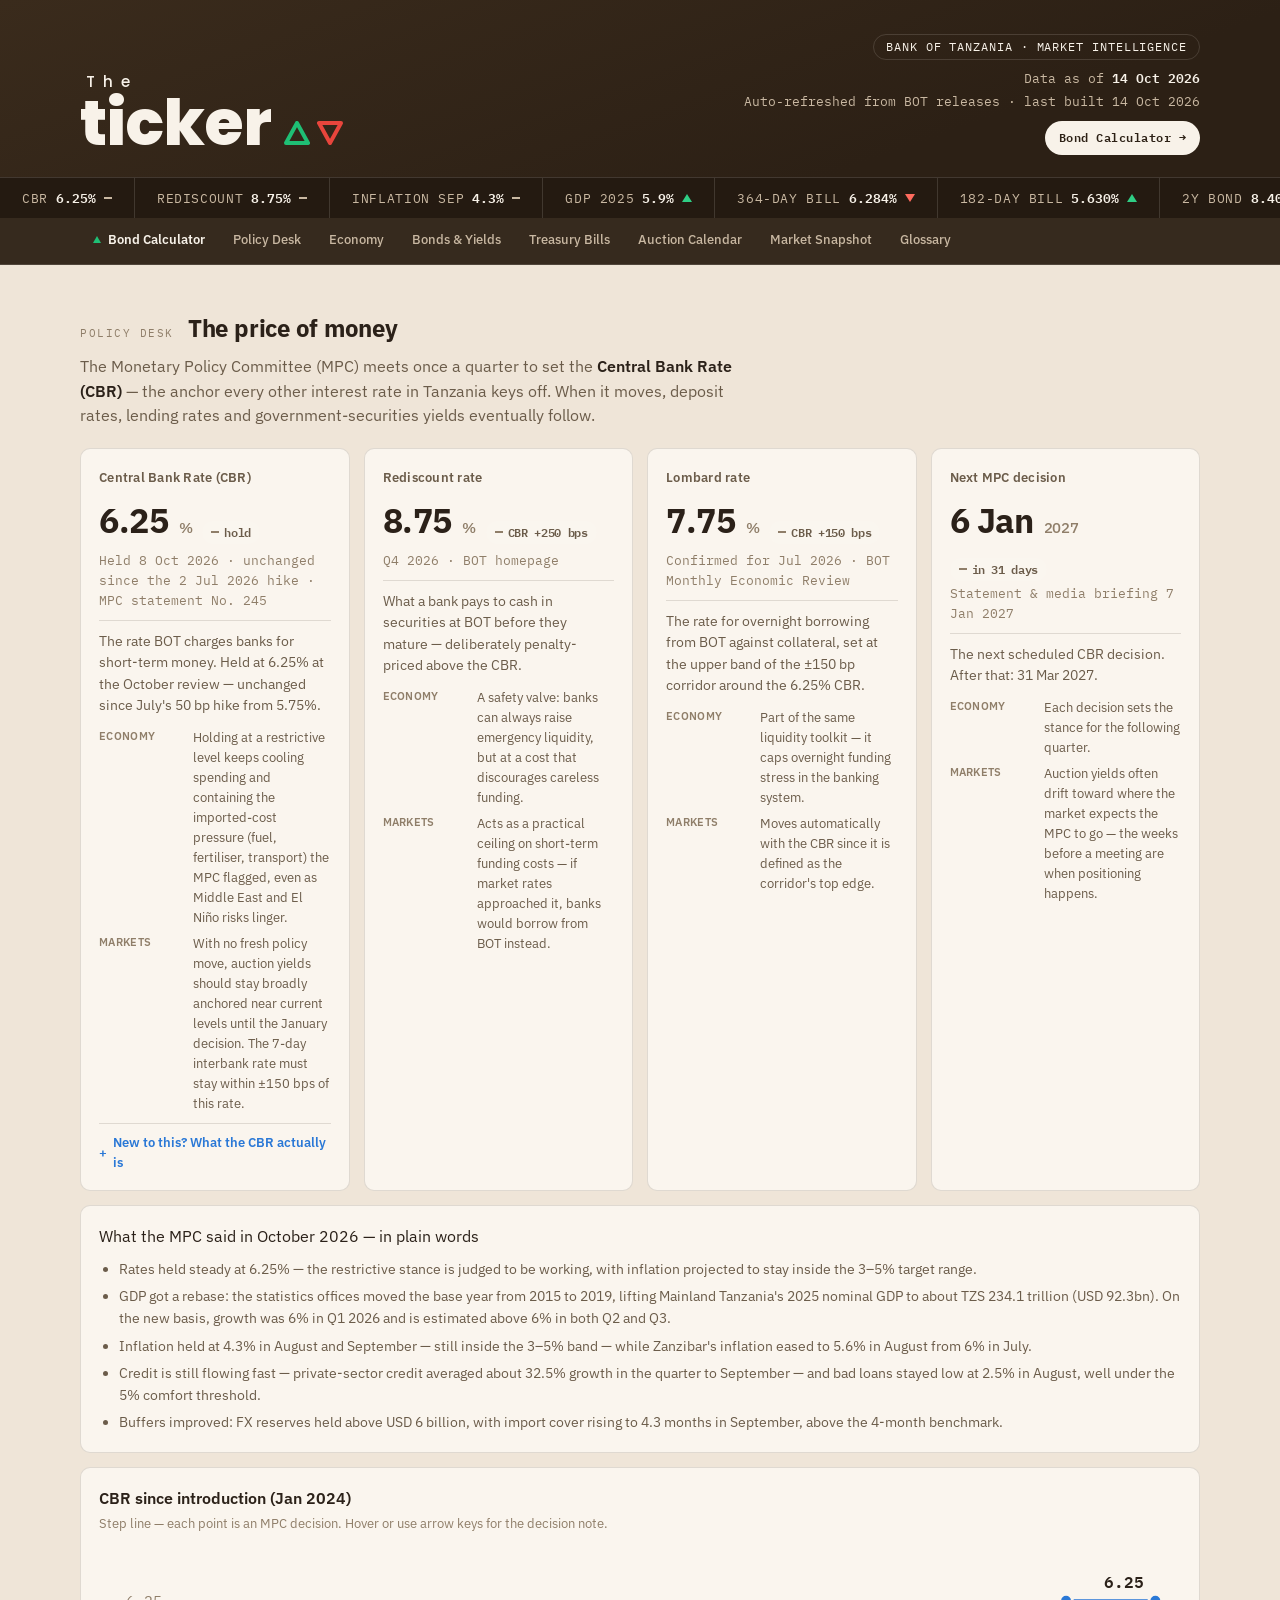
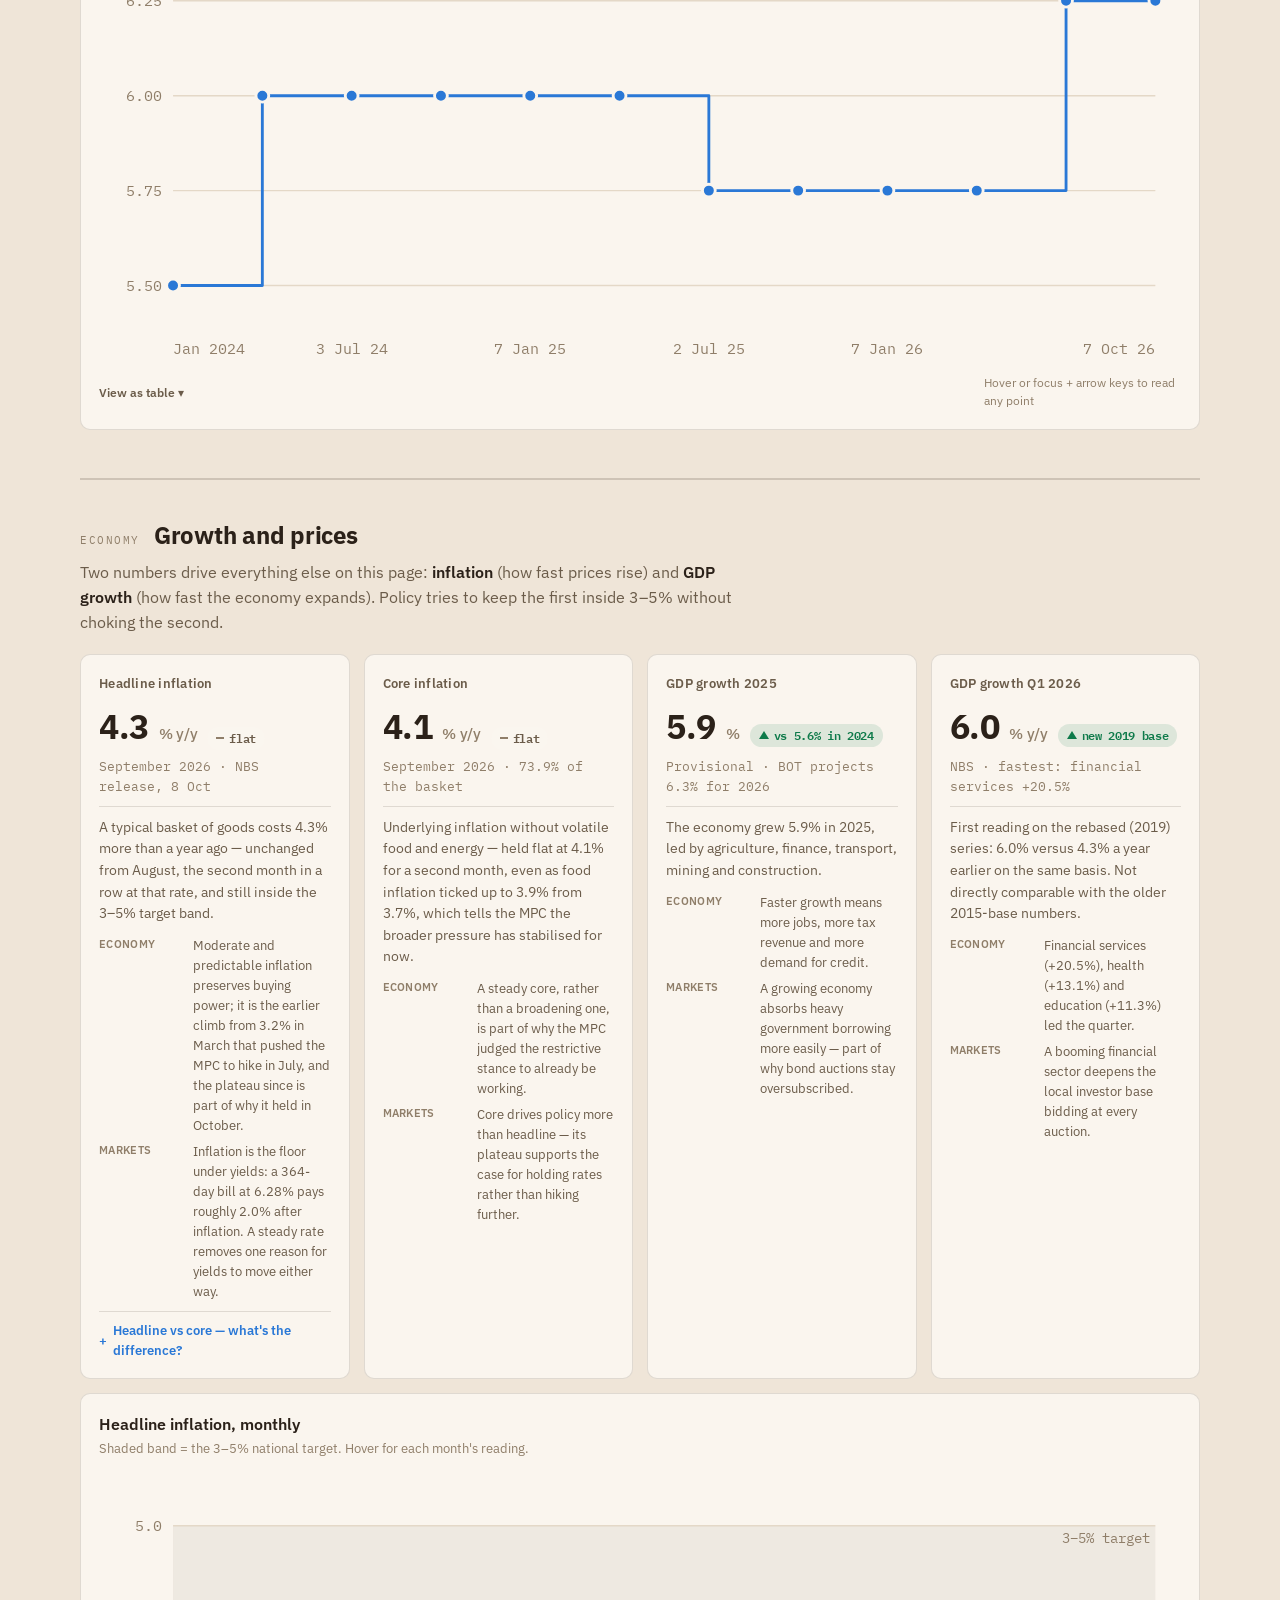
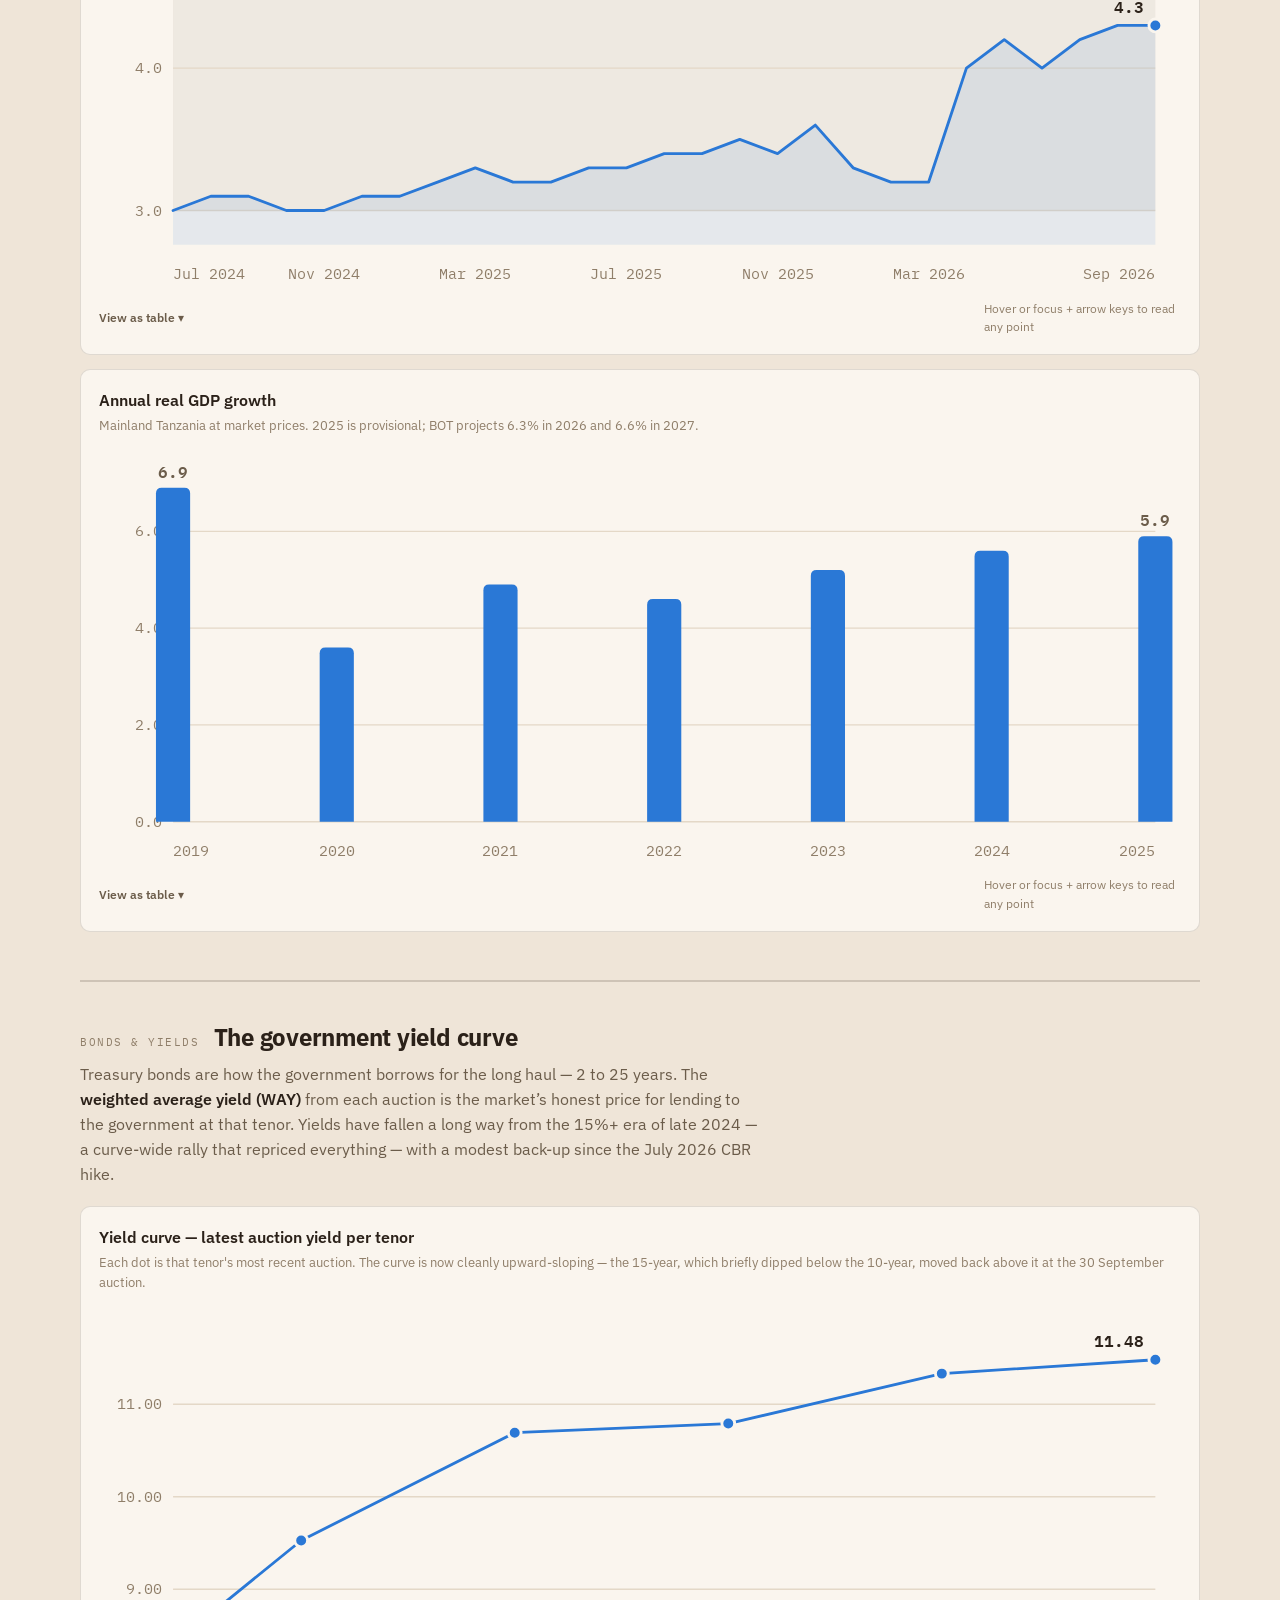
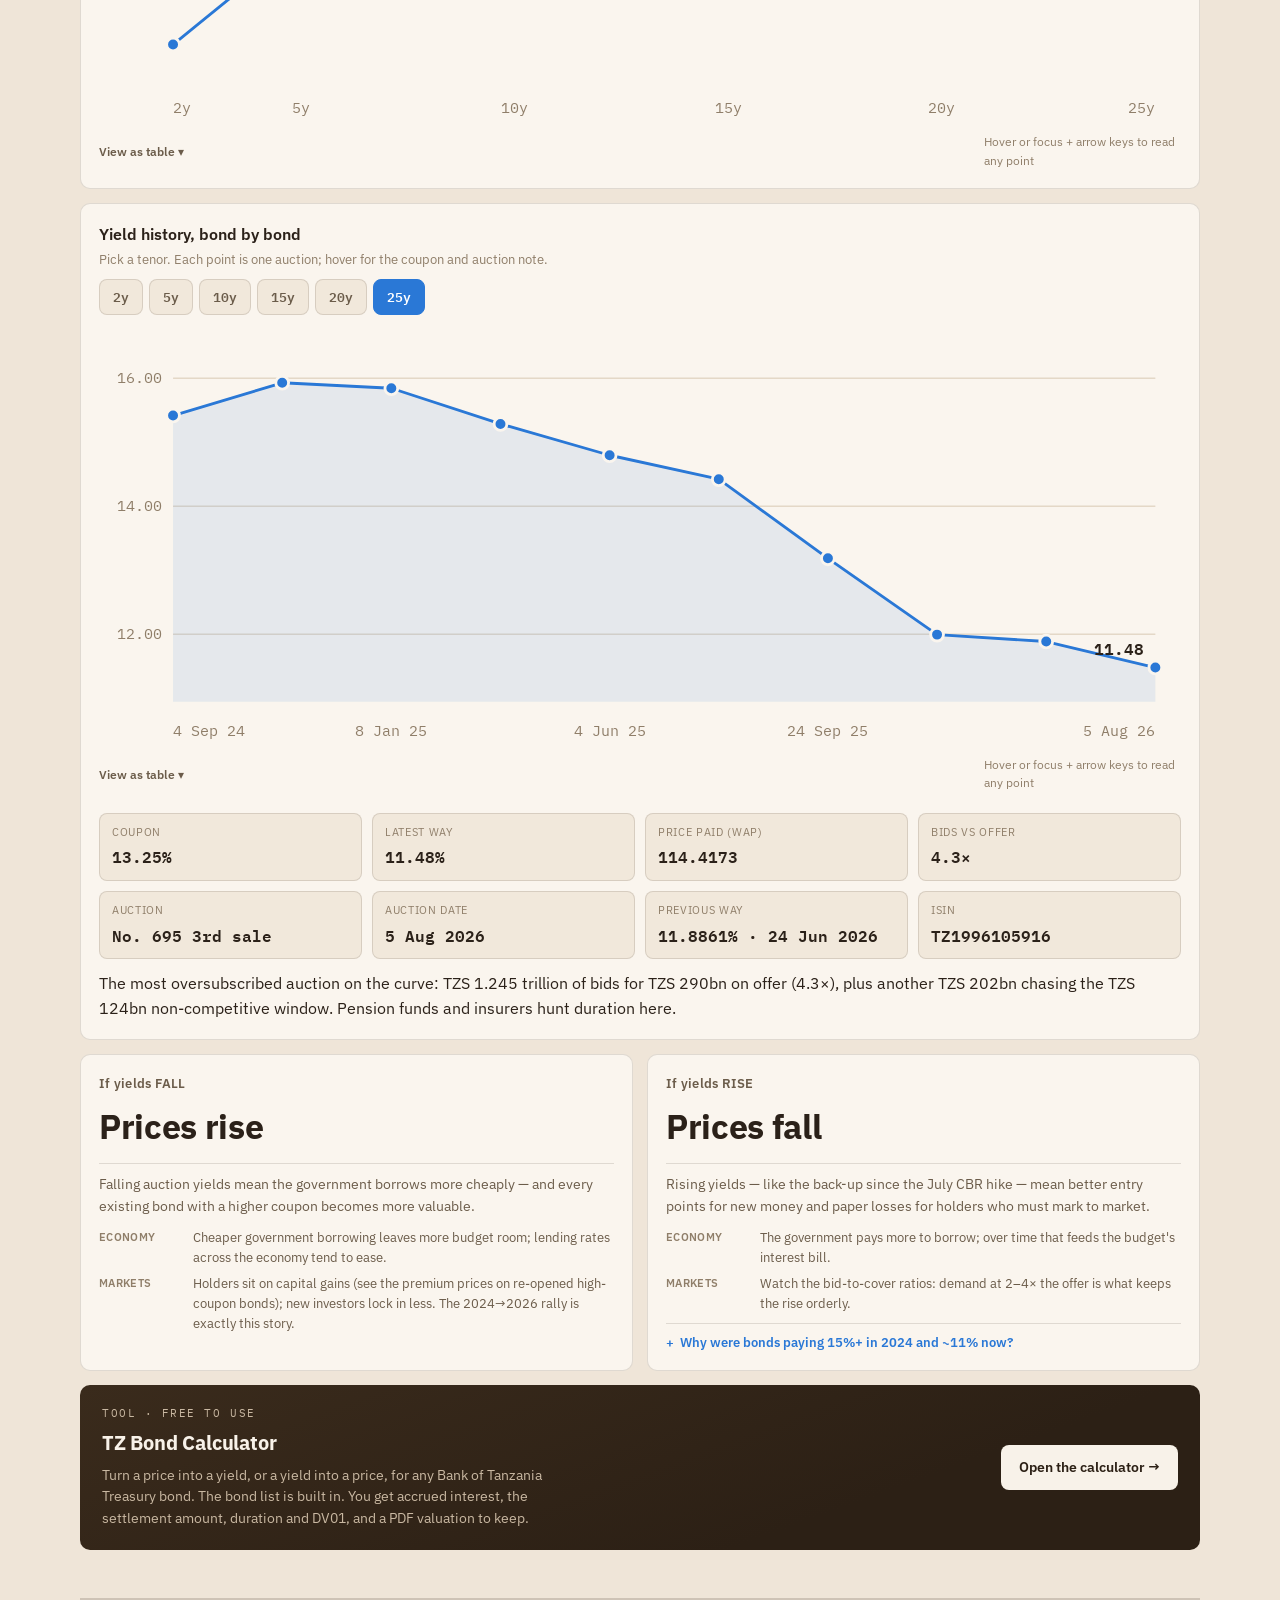
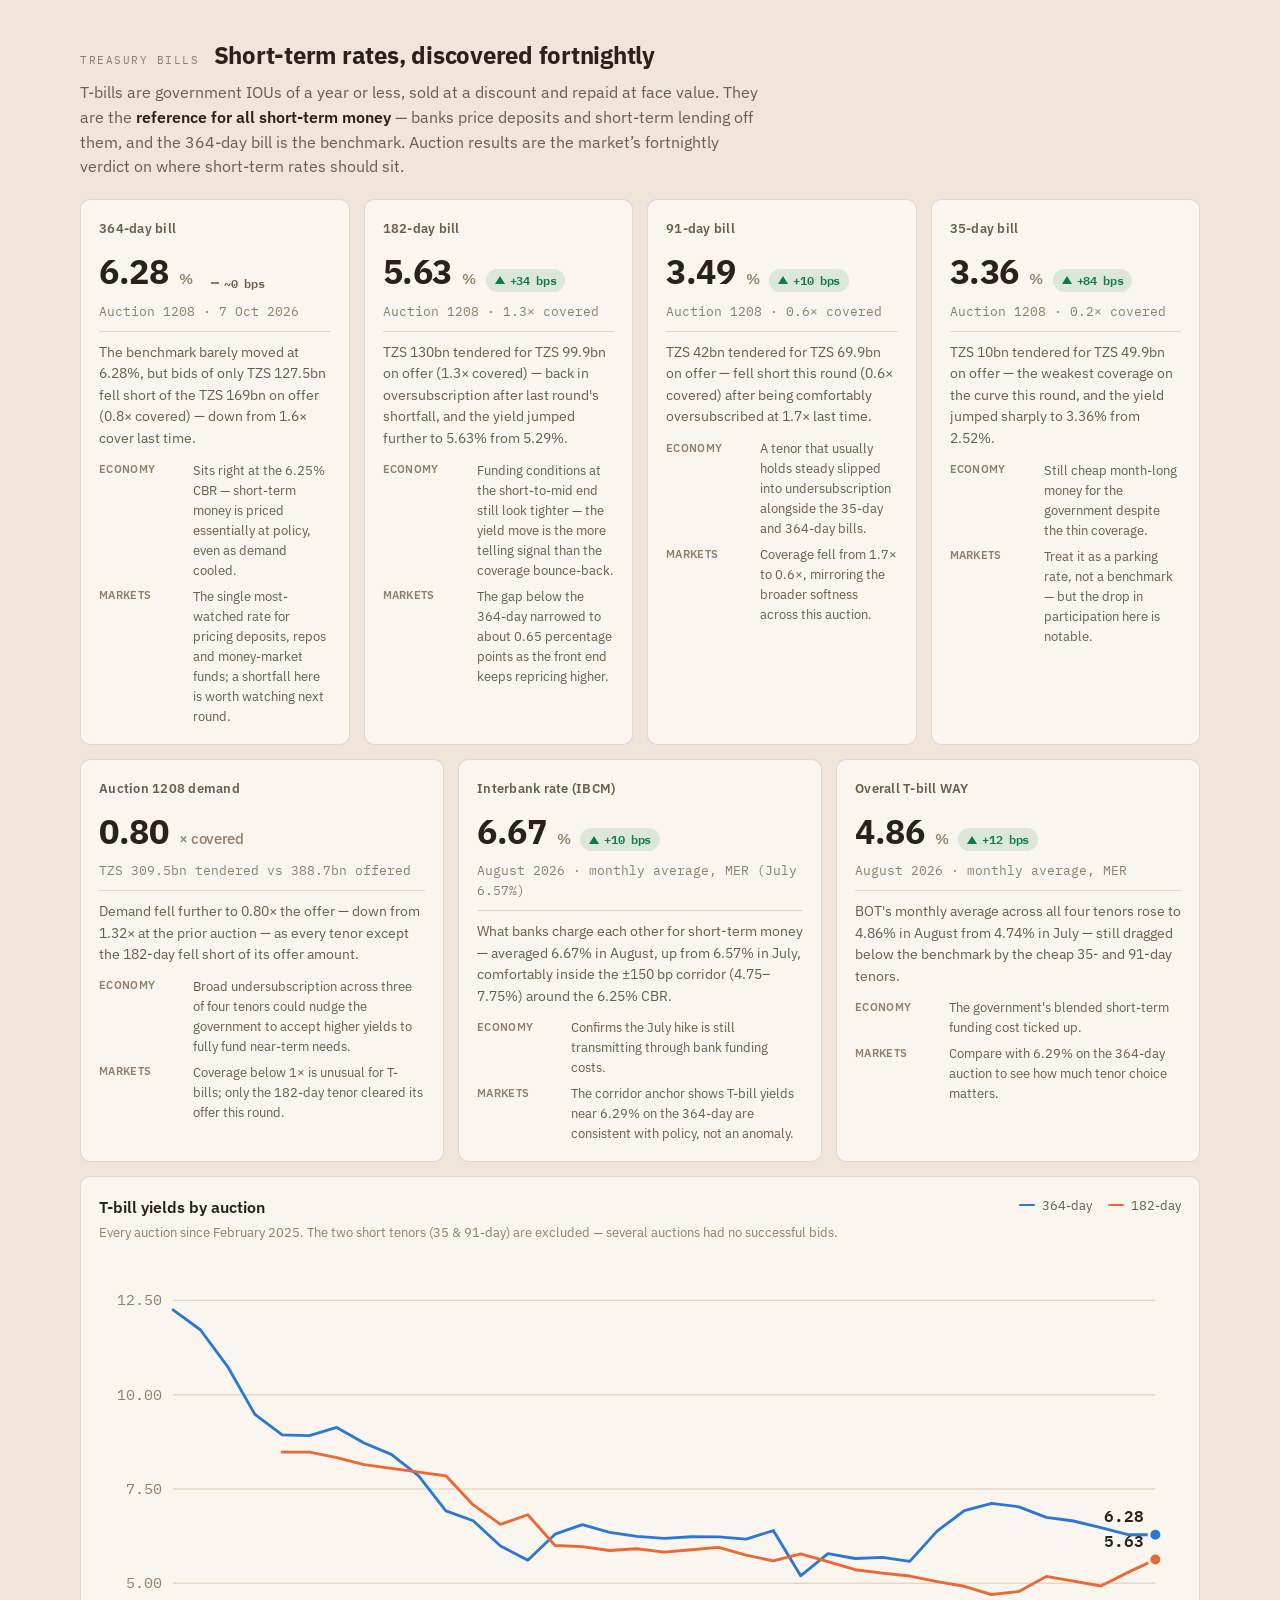
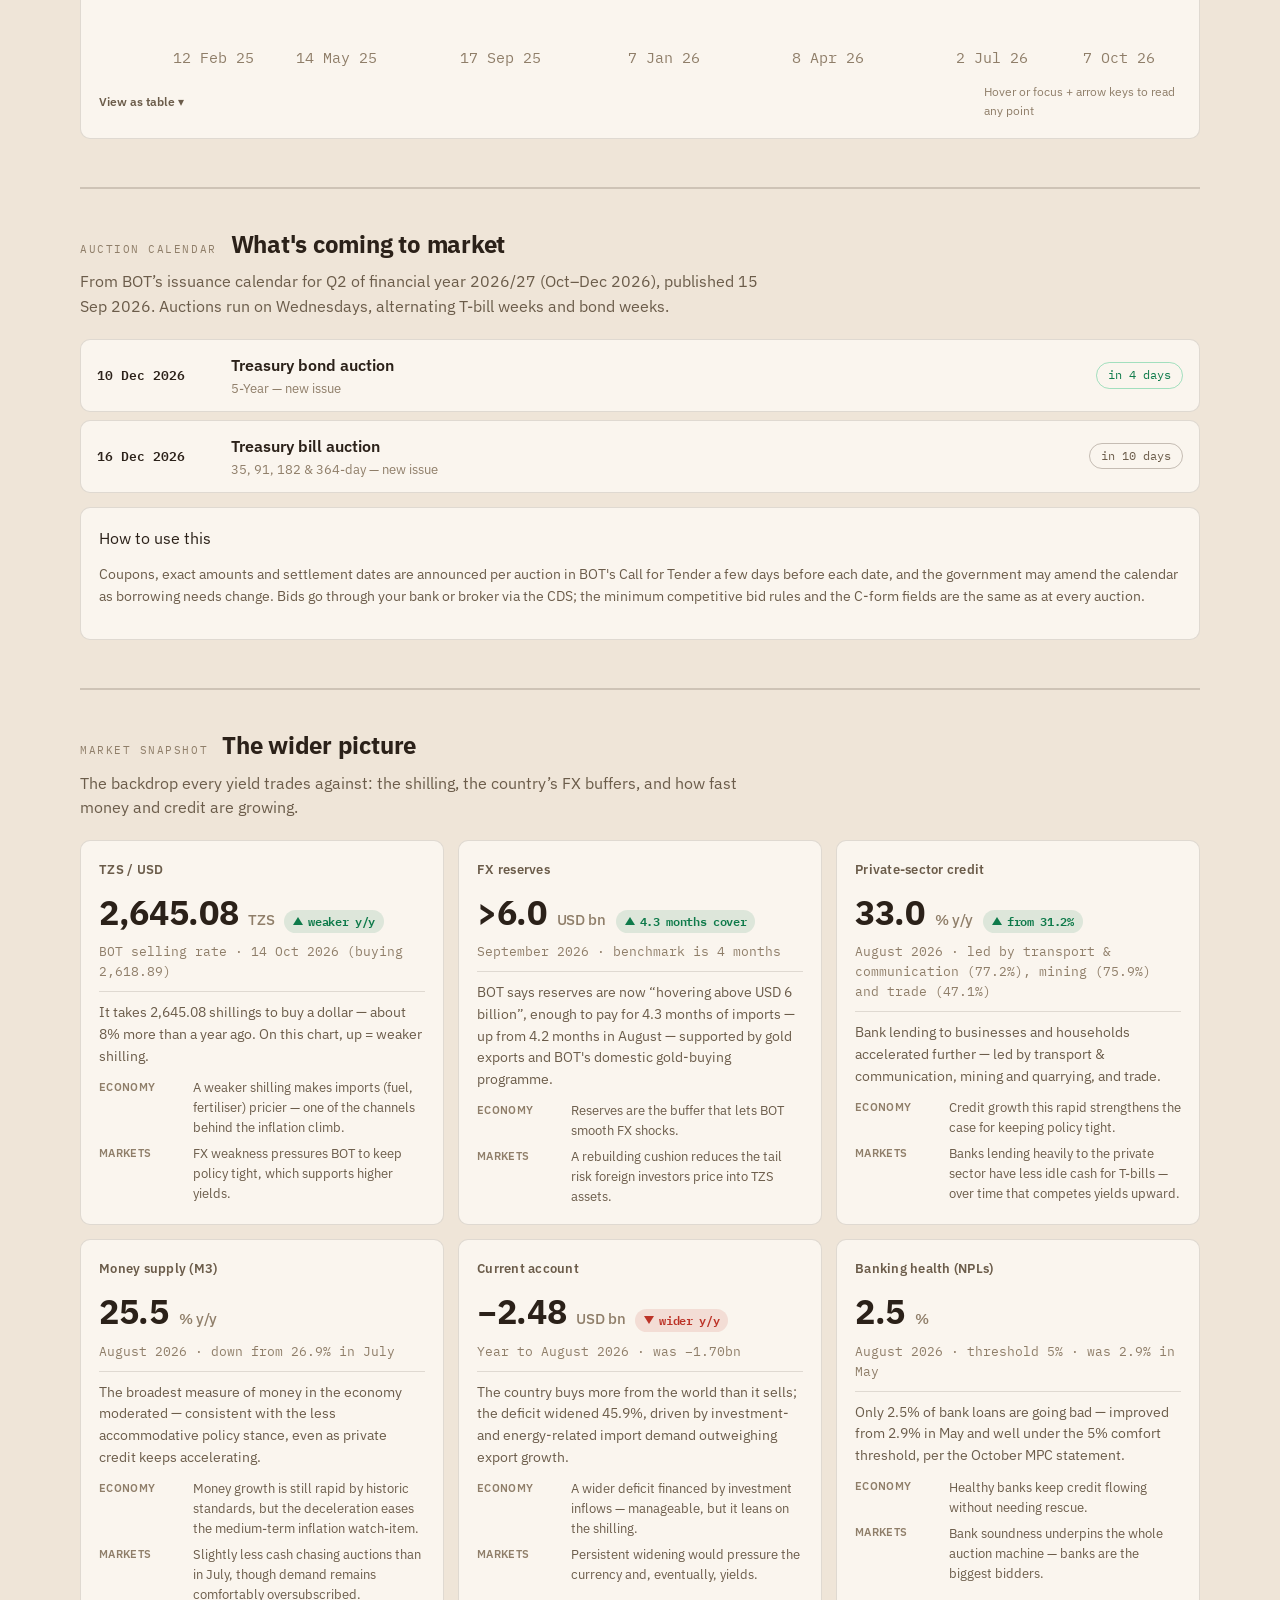
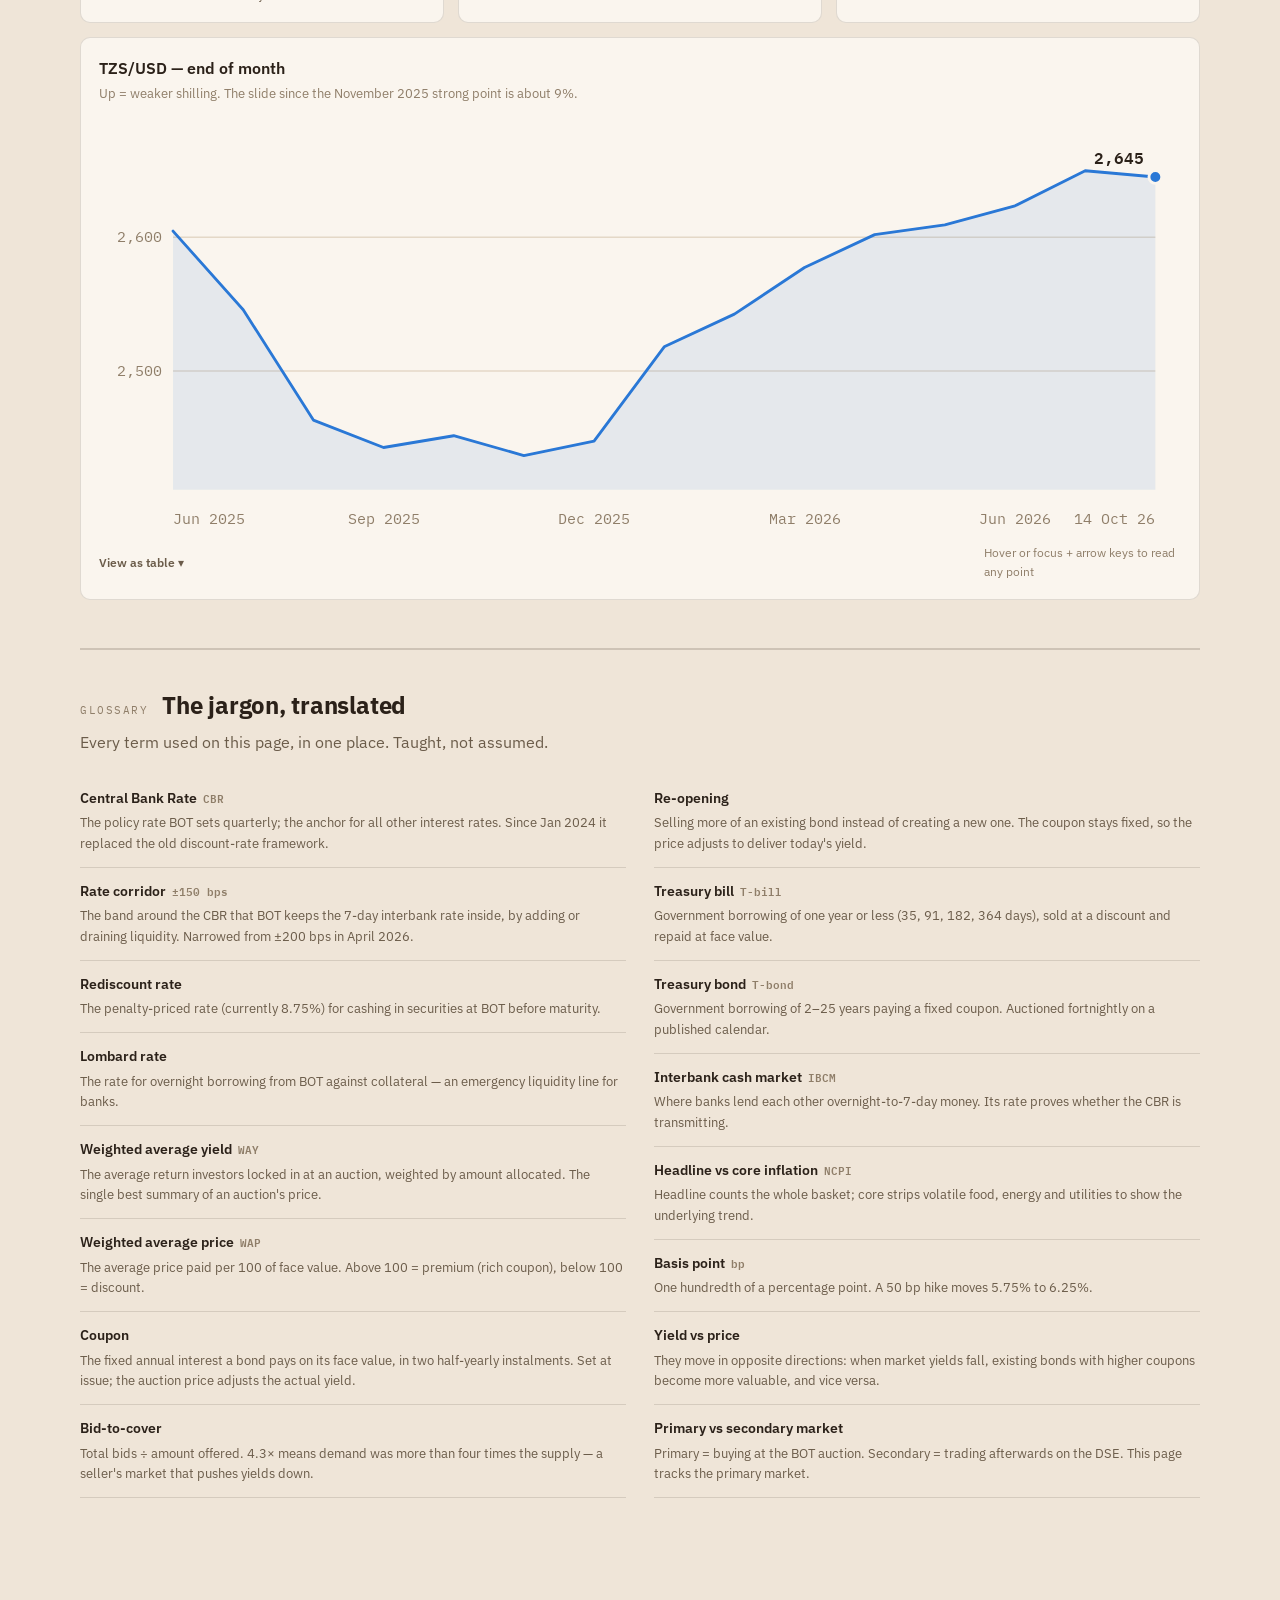
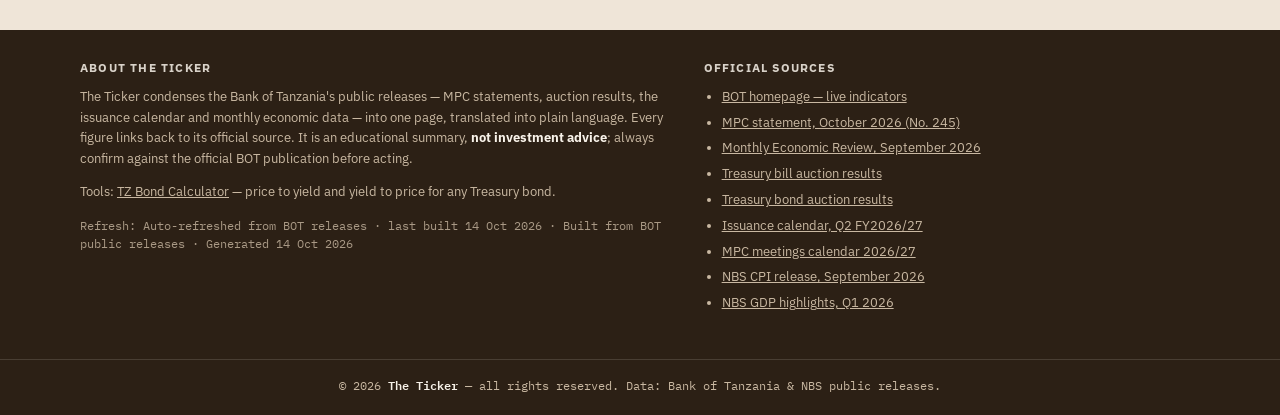
==== commit e1ecce90: "refresh 2026-10-14 Co-Authored-By: Claude Sonnet 5 <noreply@anthropic.com> Claude-Session: https://c" ====
--- a/index.html
+++ b/index.html
@@ -277,12 +277,12 @@
    Every value must come from a Bank of Tanzania (or NBS) publication.
    ════════════════════════════════════════════════════════════════════ */
 const DATA = { /* INJECT-DATA */
-  asOf: "2026-10-07",
-  updateLine: "Auto-refreshed from BOT releases · last built 7 Oct 2026",
+  asOf: "2026-10-14",
+  updateLine: "Auto-refreshed from BOT releases · last built 14 Oct 2026",
   tape: [
-    {label:"CBR", value:"6.25%", dir:"up"},
-    {label:"REDISCOUNT", value:"8.75%", dir:"up"},
-    {label:"INFLATION AUG", value:"4.3%", dir:"up"},
+    {label:"CBR", value:"6.25%", dir:"fl"},
+    {label:"REDISCOUNT", value:"8.75%", dir:"fl"},
+    {label:"INFLATION SEP", value:"4.3%", dir:"fl"},
     {label:"GDP 2025", value:"5.9%", dir:"up"},
     {label:"364-DAY BILL", value:"6.284%", dir:"dn"},
     {label:"182-DAY BILL", value:"5.630%", dir:"up"},
@@ -292,18 +292,18 @@
     {label:"15Y BOND", value:"10.791%", dir:"up"},
     {label:"20Y BOND", value:"11.331%", dir:"up"},
     {label:"25Y BOND", value:"11.480%", dir:"dn"},
-    {label:"TZS/USD", value:"2,646.78", dir:"dn"},
+    {label:"TZS/USD", value:"2,645.08", dir:"dn"},
     {label:"IBCM RATE", value:"6.67%", dir:"up"}
   ],
   sources: [
     {name:"BOT homepage — live indicators", url:"https://www.bot.go.tz/"},
-    {name:"MPC statement, July 2026 (No. 244)", url:"https://www.bot.go.tz/Adverts/PressRelease/en/2026070313025546.pdf"},
+    {name:"MPC statement, October 2026 (No. 245)", url:"https://www.bot.go.tz/Adverts/PressRelease/en/2026100815530593.pdf"},
     {name:"Monthly Economic Review, September 2026", url:"https://www.bot.go.tz/Publications/Regular/Monthly%20Economic%20Review/en/2026093021262104.pdf"},
     {name:"Treasury bill auction results", url:"https://www.bot.go.tz/TBills"},
     {name:"Treasury bond auction results", url:"https://www.bot.go.tz/TBonds"},
     {name:"Issuance calendar, Q2 FY2026/27", url:"https://www.bot.go.tz/webdocs/SiteDocuments/en/2026092309332583.pdf"},
     {name:"MPC meetings calendar 2026/27", url:"https://www.bot.go.tz/webdocs/Other/MPC_Calendar.pdf"},
-    {name:"NBS CPI release, August 2026", url:"https://www.nbs.go.tz/uploads/statistics/documents/en-1788862063-CPI%20%20Release_082026_English.pdf"},
+    {name:"NBS CPI release, September 2026", url:"https://www.nbs.go.tz/uploads/statistics/documents/en-1791475662-CPI%20%20Release_092026_English.pdf"},
     {name:"NBS GDP highlights, Q1 2026", url:"https://www.nbs.go.tz/uploads/statistics/documents/en-1787377904-Highlights%20on%20the%20First%20Quarter%20GDP%202026%20FS.pdf"}
   ],
   cbrHistory: [
@@ -317,7 +317,8 @@
     {t:"2025-10-02", v:5.75, note:"Hold at 5.75%"},
     {t:"2026-01-07", v:5.75, note:"Hold at 5.75%"},
     {t:"2026-04-01", v:5.75, note:"Hold at 5.75%; rate corridor narrowed from ±200 to ±150 bps"},
-    {t:"2026-07-02", v:6.25, note:"Hike +50 bps to 6.25% — imported cost pressure (energy, fertiliser, transport)"}
+    {t:"2026-07-02", v:6.25, note:"Hike +50 bps to 6.25% — imported cost pressure (energy, fertiliser, transport)"},
+    {t:"2026-10-07", v:6.25, note:"Hold at 6.25% — MPC No. 245; restrictive stance retained, inflation projected to stay inside 3–5%"}
   ],
   inflation: [
     {t:"2024-07",v:3.0},{t:"2024-08",v:3.1},{t:"2024-09",v:3.1},{t:"2024-10",v:3.0},
@@ -328,7 +329,8 @@
     {t:"2026-03",v:3.2},{t:"2026-04",v:4.0,note:"Step up as fuel and transport costs fed through"},
     {t:"2026-05",v:4.2},{t:"2026-06",v:4.0,note:"Government fuel subsidy in May–June softened the climb"},
     {t:"2026-07",v:4.2,note:"Core 3.9%, food 4.1%"},
-    {t:"2026-08",v:4.3,note:"Latest reading; core 4.1%, food 3.7%"}
+    {t:"2026-08",v:4.3,note:"Core 4.1%, food 3.7%"},
+    {t:"2026-09",v:4.3,note:"Latest reading; flat vs August; core 4.1%, food 3.9%"}
   ],
   gdpAnnual: [
     {t:"2019-12-31",v:6.9,note:"Pre-pandemic pace (older 2015-base series)"},
@@ -467,7 +469,7 @@
     {t:"2025-12",v:2447.5},{t:"2026-01",v:2518.1},{t:"2026-02",v:2542.5},
     {t:"2026-03",v:2577.4},{t:"2026-04",v:2602},{t:"2026-05",v:2609.2},
     {t:"2026-06",v:2623.5},{t:"2026-07",v:2649.7},
-    {t:"2026-10-07",v:2646.78,note:"Latest BOT indicative selling rate (buying 2,620.57)"}
+    {t:"2026-10-14",v:2645.08,note:"Latest BOT indicative selling rate (buying 2,618.89)"}
   ],
   calendar: [
     {date:"2026-10-14", what:"Treasury bond auction", m:"25-Year — new issue"},
@@ -791,37 +793,37 @@
   secHead(sec,"Policy Desk","The price of money",
     'The Monetary Policy Committee (MPC) meets once a quarter to set the <b>Central Bank Rate (CBR)</b> — the anchor every other interest rate in Tanzania keys off. When it moves, deposit rates, lending rates and government-securities yields eventually follow.');
   const g1=el("div","grid c4"); sec.append(g1);
-  tile(g1,{label:"Central Bank Rate (CBR)", value:"6.25", unit:"%", delta:"+50 bps", dir:"up",
-    sub:"Set 2 Jul 2026 · MPC statement No. 244",
-    plain:"The rate BOT charges banks for short-term money. Raised from 5.75% in July — the first hike since April 2024.",
-    econ:"Borrowing gets more expensive, which cools spending and helps contain the imported-cost pressure (fuel, fertiliser, transport) the MPC flagged.",
-    mkt:"New T-bill and bond auctions tend to clear at <b>higher yields</b>, and existing bond prices soften. The 7-day interbank rate must stay within ±150 bps of this rate.",
+  tile(g1,{label:"Central Bank Rate (CBR)", value:"6.25", unit:"%", delta:"hold", dir:"fl",
+    sub:"Held 8 Oct 2026 · unchanged since the 2 Jul 2026 hike · MPC statement No. 245",
+    plain:"The rate BOT charges banks for short-term money. Held at 6.25% at the October review — unchanged since July's 50 bp hike from 5.75%.",
+    econ:"Holding at a restrictive level keeps cooling spending and containing the imported-cost pressure (fuel, fertiliser, transport) the MPC flagged, even as Middle East and El Niño risks linger.",
+    mkt:"With no fresh policy move, auction yields should stay broadly anchored near current levels until the January decision. The 7-day interbank rate must stay within ±150 bps of this rate.",
     learnQ:"New to this? What the CBR actually is",
     learnA:"Introduced in January 2024, the CBR replaced the old discount-rate framework. BOT steers the 7-day interbank rate into a corridor of ±150 basis points around the CBR by adding or draining bank liquidity. A basis point (bp) is one hundredth of a percentage point — 50 bps = 0.50%."});
-  tile(g1,{label:"Rediscount rate", value:"8.75", unit:"%", delta:"CBR +250 bps", dir:"up",
-    sub:"Q3 2026 · BOT homepage",
+  tile(g1,{label:"Rediscount rate", value:"8.75", unit:"%", delta:"CBR +250 bps", dir:"fl",
+    sub:"Q4 2026 · BOT homepage",
     plain:"What a bank pays to cash in securities at BOT before they mature — deliberately penalty-priced above the CBR.",
     econ:"A safety valve: banks can always raise emergency liquidity, but at a cost that discourages careless funding.",
     mkt:"Acts as a practical ceiling on short-term funding costs — if market rates approached it, banks would borrow from BOT instead."});
-  tile(g1,{label:"Lombard rate", value:"7.75", unit:"%", delta:"CBR +150 bps", dir:"up",
+  tile(g1,{label:"Lombard rate", value:"7.75", unit:"%", delta:"CBR +150 bps", dir:"fl",
     sub:"Confirmed for Jul 2026 · BOT Monthly Economic Review",
     plain:"The rate for overnight borrowing from BOT against collateral, set at the upper band of the ±150 bp corridor around the 6.25% CBR.",
     econ:"Part of the same liquidity toolkit — it caps overnight funding stress in the banking system.",
     mkt:"Moves automatically with the CBR since it is defined as the corridor's top edge."});
-  tile(g1,{label:"Next MPC decision", value:"7 Oct", unit:"2026", delta:"in "+daysUntil("2026-10-07")+" days", dir:"fl",
-    sub:"Statement & media briefing 8 Oct 2026",
-    plain:"The next scheduled CBR decision. After that: 6 Jan 2027 and 31 Mar 2027.",
+  tile(g1,{label:"Next MPC decision", value:"6 Jan", unit:"2027", delta:"in "+daysUntil("2027-01-06")+" days", dir:"fl",
+    sub:"Statement & media briefing 7 Jan 2027",
+    plain:"The next scheduled CBR decision. After that: 31 Mar 2027.",
     econ:"Each decision sets the stance for the following quarter.",
     mkt:"Auction yields often drift toward where the market expects the MPC to go — the weeks before a meeting are when positioning happens."});
   const mc=el("div","card"); mc.style.marginTop="14px";
-  mc.append(el("div","lbl","What the MPC said in July 2026 — in plain words"));
+  mc.append(el("div","lbl","What the MPC said in October 2026 — in plain words"));
   const ul=el("ul"); ul.style.cssText="margin:10px 0 0;padding-left:20px;color:var(--ink2);font-size:13.5px;display:grid;gap:6px";
   [
-    "Rates went up 50 bps to contain inflation pressure from costlier energy, fertiliser and transport (Middle East conflict effects) — not because the economy is weak.",
-    "Growth is fine: mainland GDP grew about 6% in the first half of 2026, and the second half is projected above 6%.",
-    "Inflation rose to 4.2% (May) from 3.2% (March) but stays inside the 3–5% target; a government fuel subsidy in May–June softened the climb.",
-    "Credit is flowing fast — private-sector credit grew about 24% on average — and banks are healthy (bad loans at 2.9% versus the 5% comfort threshold).",
-    "Buffers are solid: FX reserves around USD 6 billion, about 4.3 months of import cover, above the 4-month benchmark."
+    "Rates held steady at 6.25% — the restrictive stance is judged to be working, with inflation projected to stay inside the 3–5% target range.",
+    "GDP got a rebase: the statistics offices moved the base year from 2015 to 2019, lifting Mainland Tanzania's 2025 nominal GDP to about TZS 234.1 trillion (USD 92.3bn). On the new basis, growth was 6% in Q1 2026 and is estimated above 6% in both Q2 and Q3.",
+    "Inflation held at 4.3% in August and September — still inside the 3–5% band — while Zanzibar's inflation eased to 5.6% in August from 6% in July.",
+    "Credit is still flowing fast — private-sector credit averaged about 32.5% growth in the quarter to September — and bad loans stayed low at 2.5% in August, well under the 5% comfort threshold.",
+    "Buffers improved: FX reserves held above USD 6 billion, with import cover rising to 4.3 months in September, above the 4-month benchmark."
   ].forEach(t=>ul.append(el("li","",t)));
   mc.append(ul); sec.append(mc);
   chartCard(sec,{title:"CBR since introduction (Jan 2024)",
@@ -835,18 +837,18 @@
   secHead(sec,"Economy","Growth and prices",
     'Two numbers drive everything else on this page: <b>inflation</b> (how fast prices rise) and <b>GDP growth</b> (how fast the economy expands). Policy tries to keep the first inside 3–5% without choking the second.');
   const g=el("div","grid c4"); sec.append(g);
-  tile(g,{label:"Headline inflation", value:"4.3", unit:"% y/y", delta:"+0.1 pp", dir:"up",
-    sub:"August 2026 · NBS release, 8 Sep",
-    plain:"A typical basket of goods costs 4.3% more than a year ago — up slightly from 4.2% in July, but still inside the 3–5% target band.",
-    econ:"Moderate and predictable inflation preserves buying power; it is the climb from 3.2% in March that pushed the MPC to hike in July.",
-    mkt:"Inflation is the floor under yields: a 364-day bill at 6.47% pays roughly 2.1% after inflation. If inflation keeps rising, investors demand higher yields to compensate.",
+  tile(g,{label:"Headline inflation", value:"4.3", unit:"% y/y", delta:"flat", dir:"fl",
+    sub:"September 2026 · NBS release, 8 Oct",
+    plain:"A typical basket of goods costs 4.3% more than a year ago — unchanged from August, the second month in a row at that rate, and still inside the 3–5% target band.",
+    econ:"Moderate and predictable inflation preserves buying power; it is the earlier climb from 3.2% in March that pushed the MPC to hike in July, and the plateau since is part of why it held in October.",
+    mkt:"Inflation is the floor under yields: a 364-day bill at 6.28% pays roughly 2.0% after inflation. A steady rate removes one reason for yields to move either way.",
     learnQ:"Headline vs core — what's the difference?",
     learnA:"Headline counts everything in the basket. Core (4.1%) strips out unprocessed food, energy and utilities — the volatile items — so it shows the underlying trend. When core rises too, the pressure is broad, not just a food-price blip."});
-  tile(g,{label:"Core inflation", value:"4.1", unit:"% y/y", delta:"+0.2 pp", dir:"up",
-    sub:"August 2026 · 73.9% of the basket",
-    plain:"Underlying inflation without volatile food and energy — rose further even as food inflation eased to 3.7%, which tells the MPC the pressure is broadening.",
-    econ:"Broadening price pressure is harder to reverse than a food-price spike.",
-    mkt:"Core drives policy more than headline — its climb supports rates staying higher for now."});
+  tile(g,{label:"Core inflation", value:"4.1", unit:"% y/y", delta:"flat", dir:"fl",
+    sub:"September 2026 · 73.9% of the basket",
+    plain:"Underlying inflation without volatile food and energy — held flat at 4.1% for a second month, even as food inflation ticked up to 3.9% from 3.7%, which tells the MPC the broader pressure has stabilised for now.",
+    econ:"A steady core, rather than a broadening one, is part of why the MPC judged the restrictive stance to already be working.",
+    mkt:"Core drives policy more than headline — its plateau supports the case for holding rates rather than hiking further."});
   tile(g,{label:"GDP growth 2025", value:"5.9", unit:"%", delta:"vs 5.6% in 2024", dir:"up",
     sub:"Provisional · BOT projects 6.3% for 2026",
     plain:"The economy grew 5.9% in 2025, led by agriculture, finance, transport, mining and construction.",
@@ -988,16 +990,16 @@
   secHead(sec,"Market Snapshot","The wider picture",
     'The backdrop every yield trades against: the shilling, the country’s FX buffers, and how fast money and credit are growing.');
   const g=el("div","grid c3"); sec.append(g);
-  tile(g,{label:"TZS / USD", value:"2,646.78", unit:"TZS", delta:"weaker y/y", dir:"up",
-    sub:"BOT selling rate · 7 Oct 2026 (buying 2,620.57)",
-    plain:"It takes 2,646.78 shillings to buy a dollar — about 8% more than a year ago. On this chart, up = weaker shilling.",
+  tile(g,{label:"TZS / USD", value:"2,645.08", unit:"TZS", delta:"weaker y/y", dir:"up",
+    sub:"BOT selling rate · 14 Oct 2026 (buying 2,618.89)",
+    plain:"It takes 2,645.08 shillings to buy a dollar — about 8% more than a year ago. On this chart, up = weaker shilling.",
     econ:"A weaker shilling makes imports (fuel, fertiliser) pricier — one of the channels behind the inflation climb.",
     mkt:"FX weakness pressures BOT to keep policy tight, which supports higher yields."});
-  tile(g,{label:"FX reserves", value:"5.89", unit:"USD bn", delta:"4.2 months cover", dir:"dn",
-    sub:"End-August 2026 · benchmark is 4 months",
-    plain:"Enough foreign currency to pay for 4.2 months of imports — down from 4.8 months in July, but still above the national comfort line, supported by gold exports and BOT's domestic gold-buying programme.",
+  tile(g,{label:"FX reserves", value:">6.0", unit:"USD bn", delta:"4.3 months cover", dir:"up",
+    sub:"September 2026 · benchmark is 4 months",
+    plain:"BOT says reserves are now “hovering above USD 6 billion”, enough to pay for 4.3 months of imports — up from 4.2 months in August — supported by gold exports and BOT's domestic gold-buying programme.",
     econ:"Reserves are the buffer that lets BOT smooth FX shocks.",
-    mkt:"Reserves above benchmark still reduce the tail risk foreign investors price into TZS assets, though the cushion has thinned since July."});
+    mkt:"A rebuilding cushion reduces the tail risk foreign investors price into TZS assets."});
   tile(g,{label:"Private-sector credit", value:"33.0", unit:"% y/y", delta:"from 31.2%", dir:"up",
     sub:"August 2026 · led by transport & communication (77.2%), mining (75.9%) and trade (47.1%)",
     plain:"Bank lending to businesses and households accelerated further — led by transport & communication, mining and quarrying, and trade.",
@@ -1014,9 +1016,9 @@
     plain:"The country buys more from the world than it sells; the deficit widened 45.9%, driven by investment- and energy-related import demand outweighing export growth.",
     econ:"A wider deficit financed by investment inflows — manageable, but it leans on the shilling.",
     mkt:"Persistent widening would pressure the currency and, eventually, yields."});
-  tile(g2,{label:"Banking health (NPLs)", value:"2.9", unit:"%",
-    sub:"May 2026 · threshold 5%",
-    plain:"Only 2.9% of bank loans are going bad — comfortably under the 5% comfort threshold.",
+  tile(g2,{label:"Banking health (NPLs)", value:"2.5", unit:"%",
+    sub:"August 2026 · threshold 5% · was 2.9% in May",
+    plain:"Only 2.5% of bank loans are going bad — improved from 2.9% in May and well under the 5% comfort threshold, per the October MPC statement.",
     econ:"Healthy banks keep credit flowing without needing rescue.",
     mkt:"Bank soundness underpins the whole auction machine — banks are the biggest bidders."});
   chartCard(sec,{title:"TZS/USD — end of month",
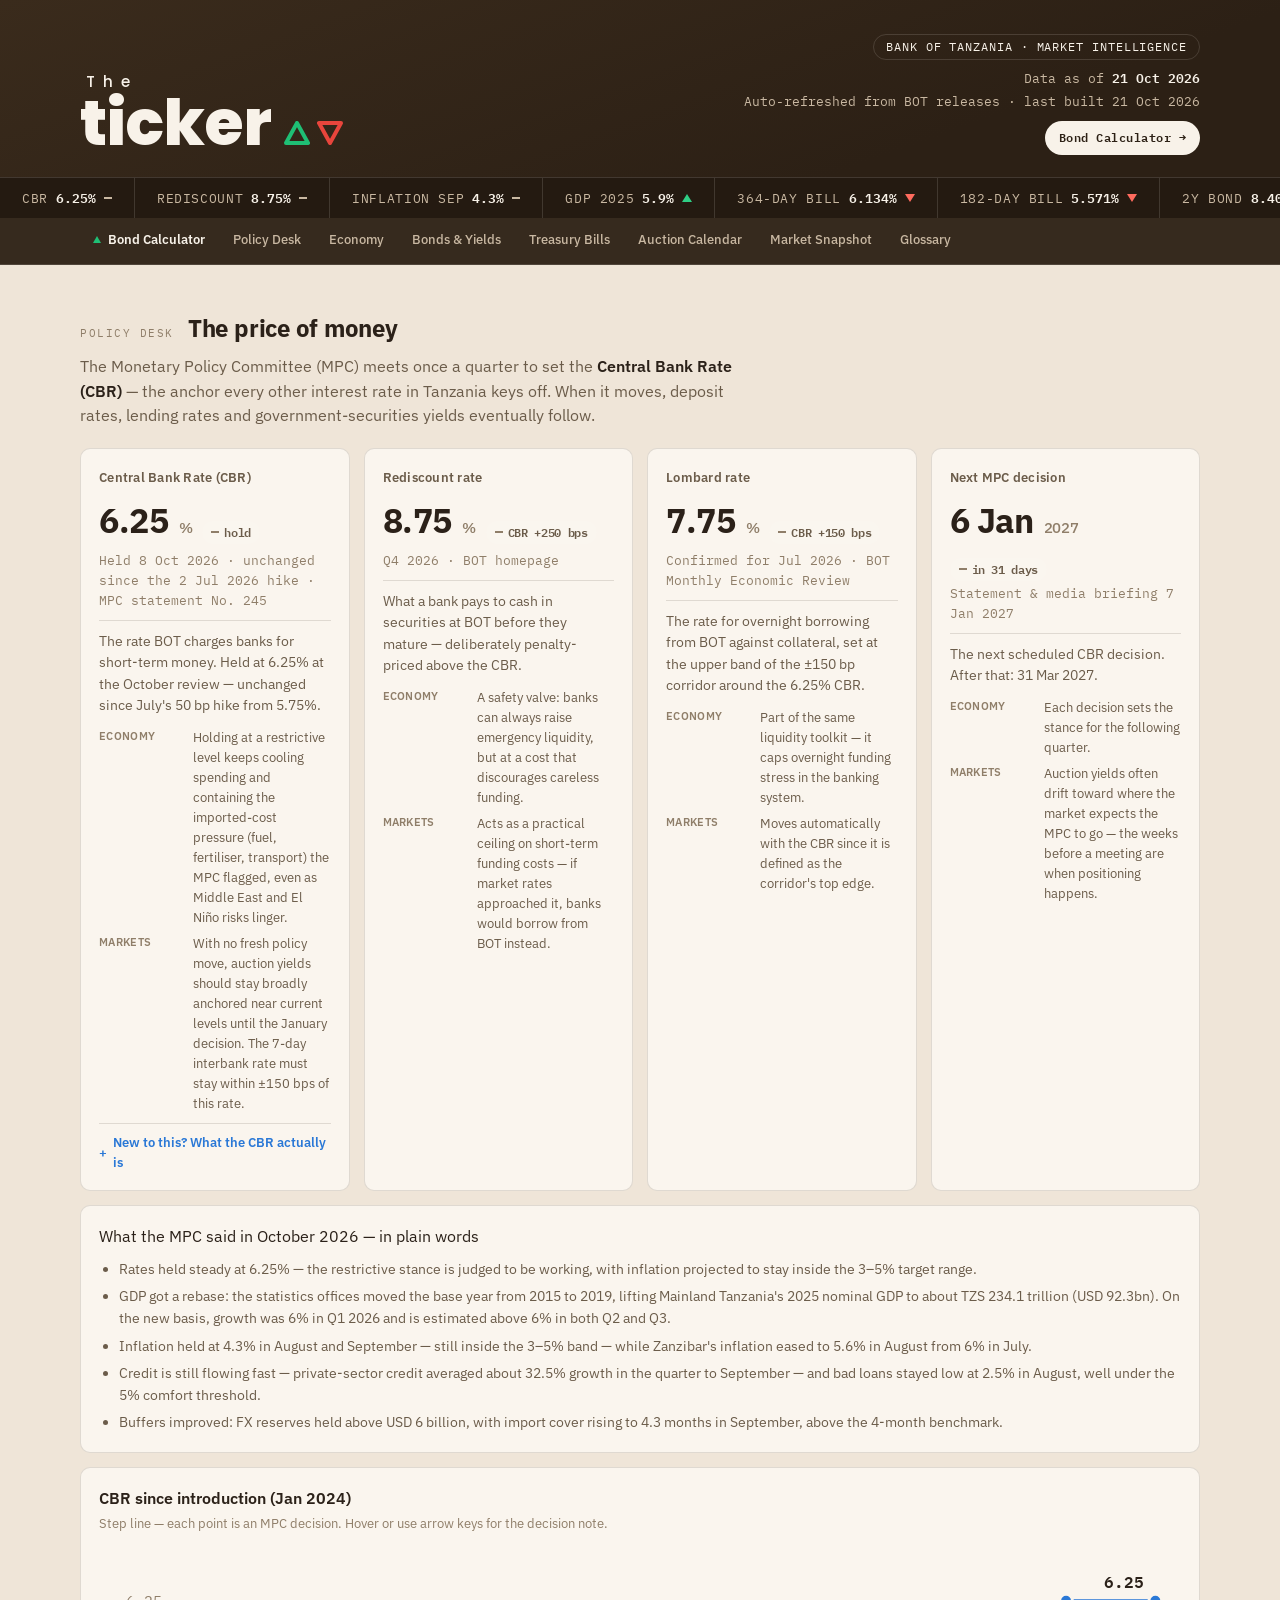
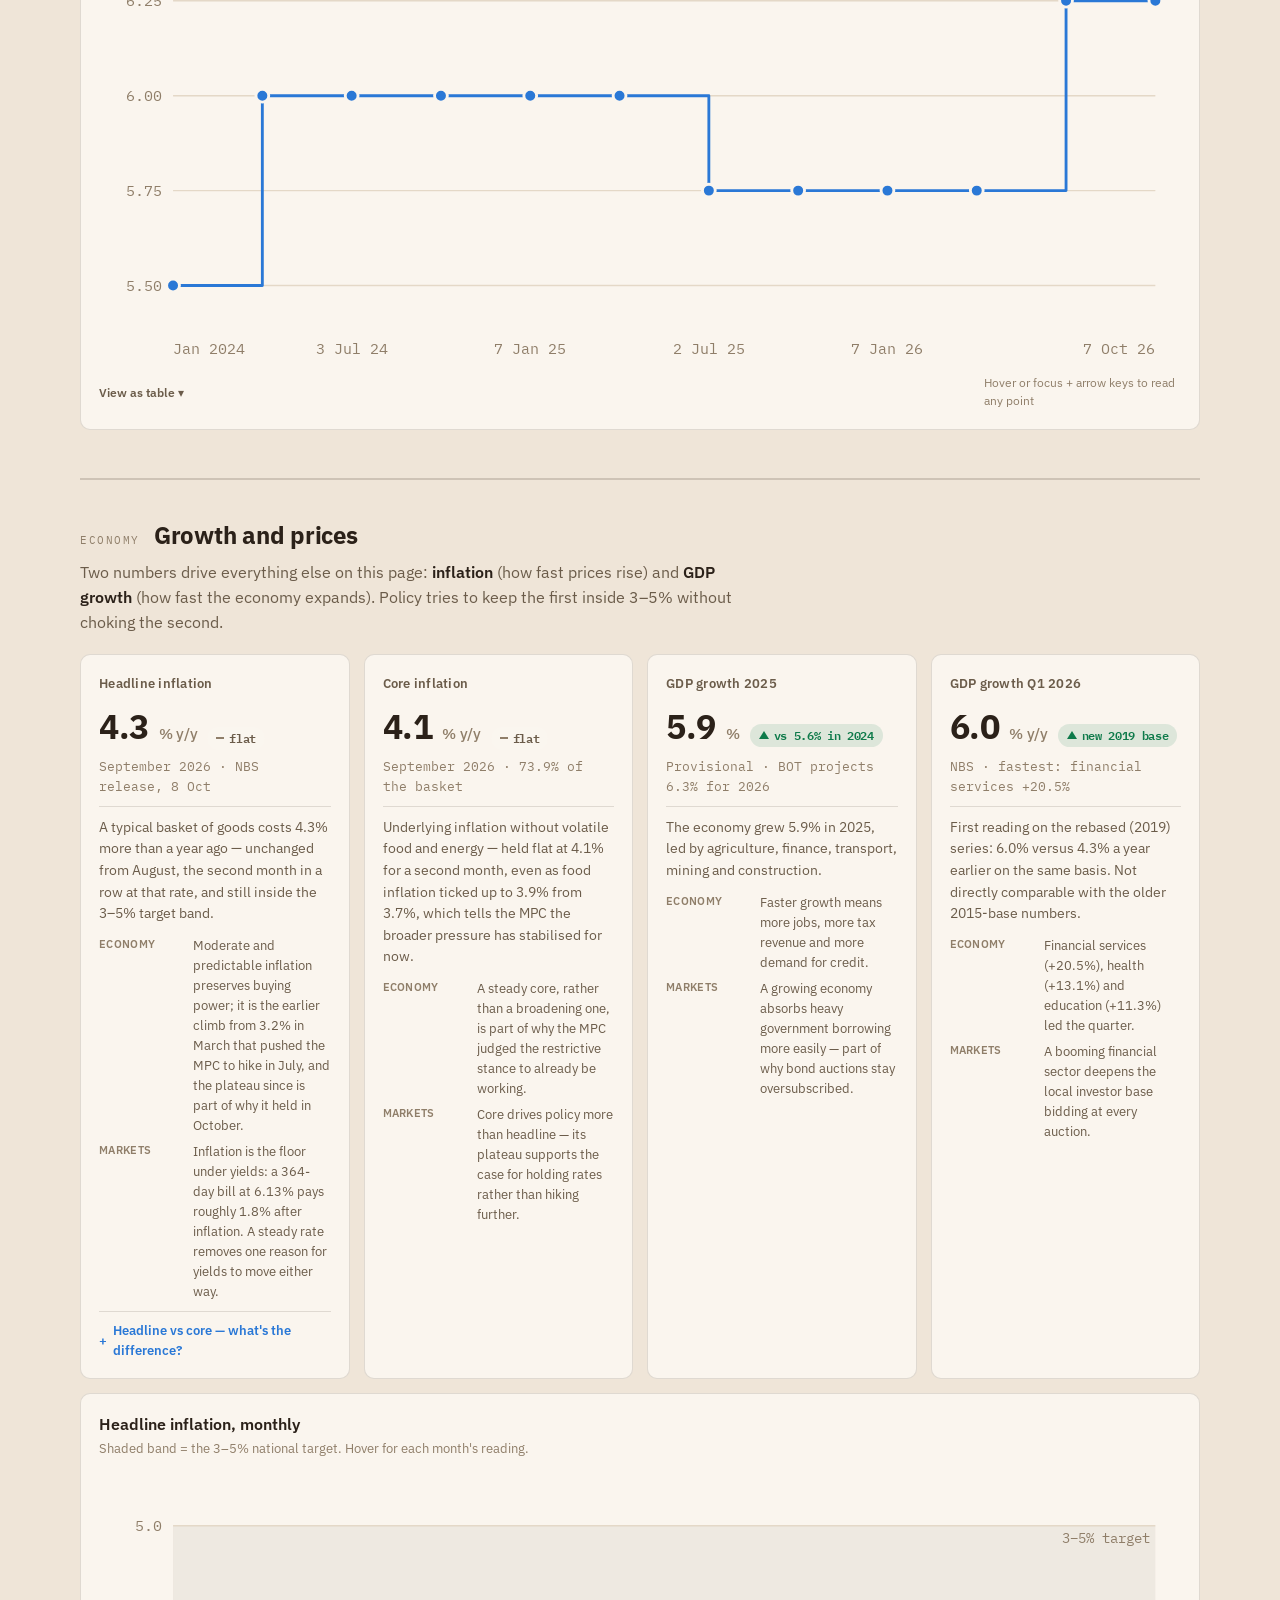
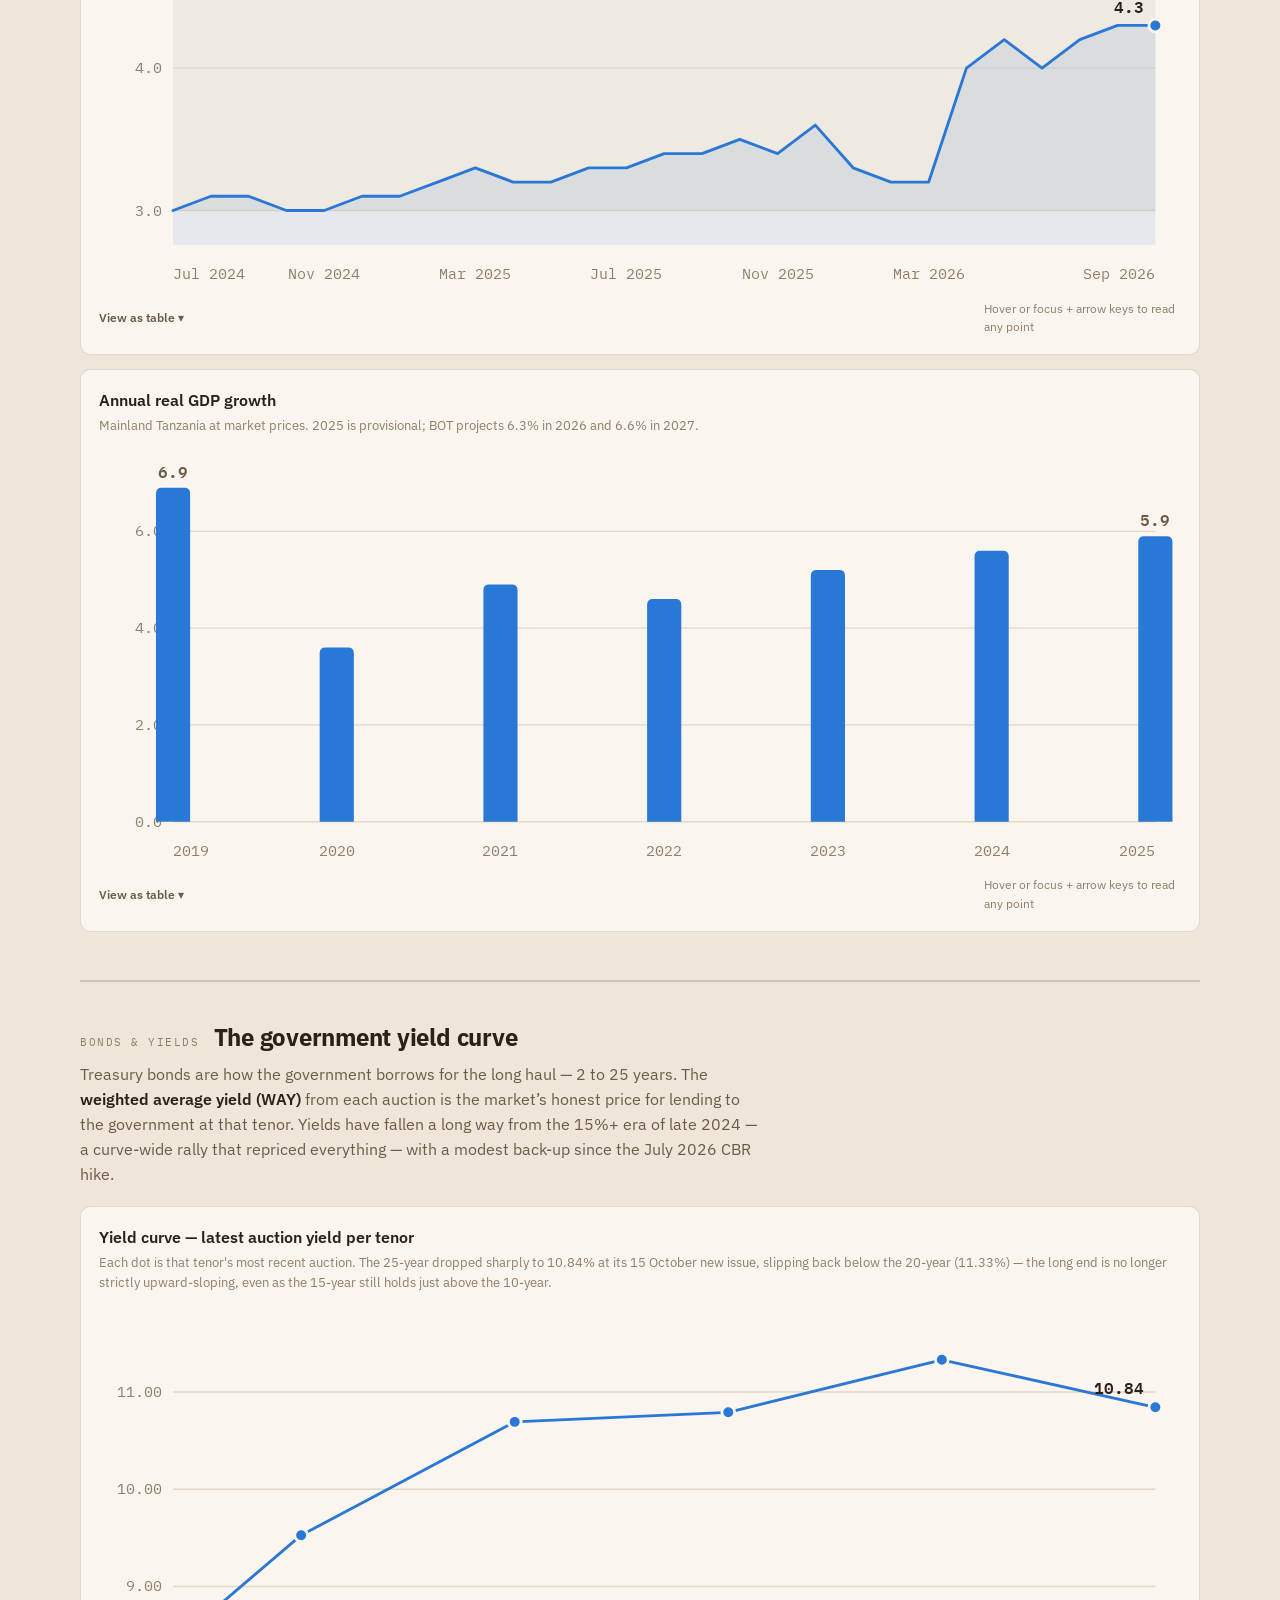
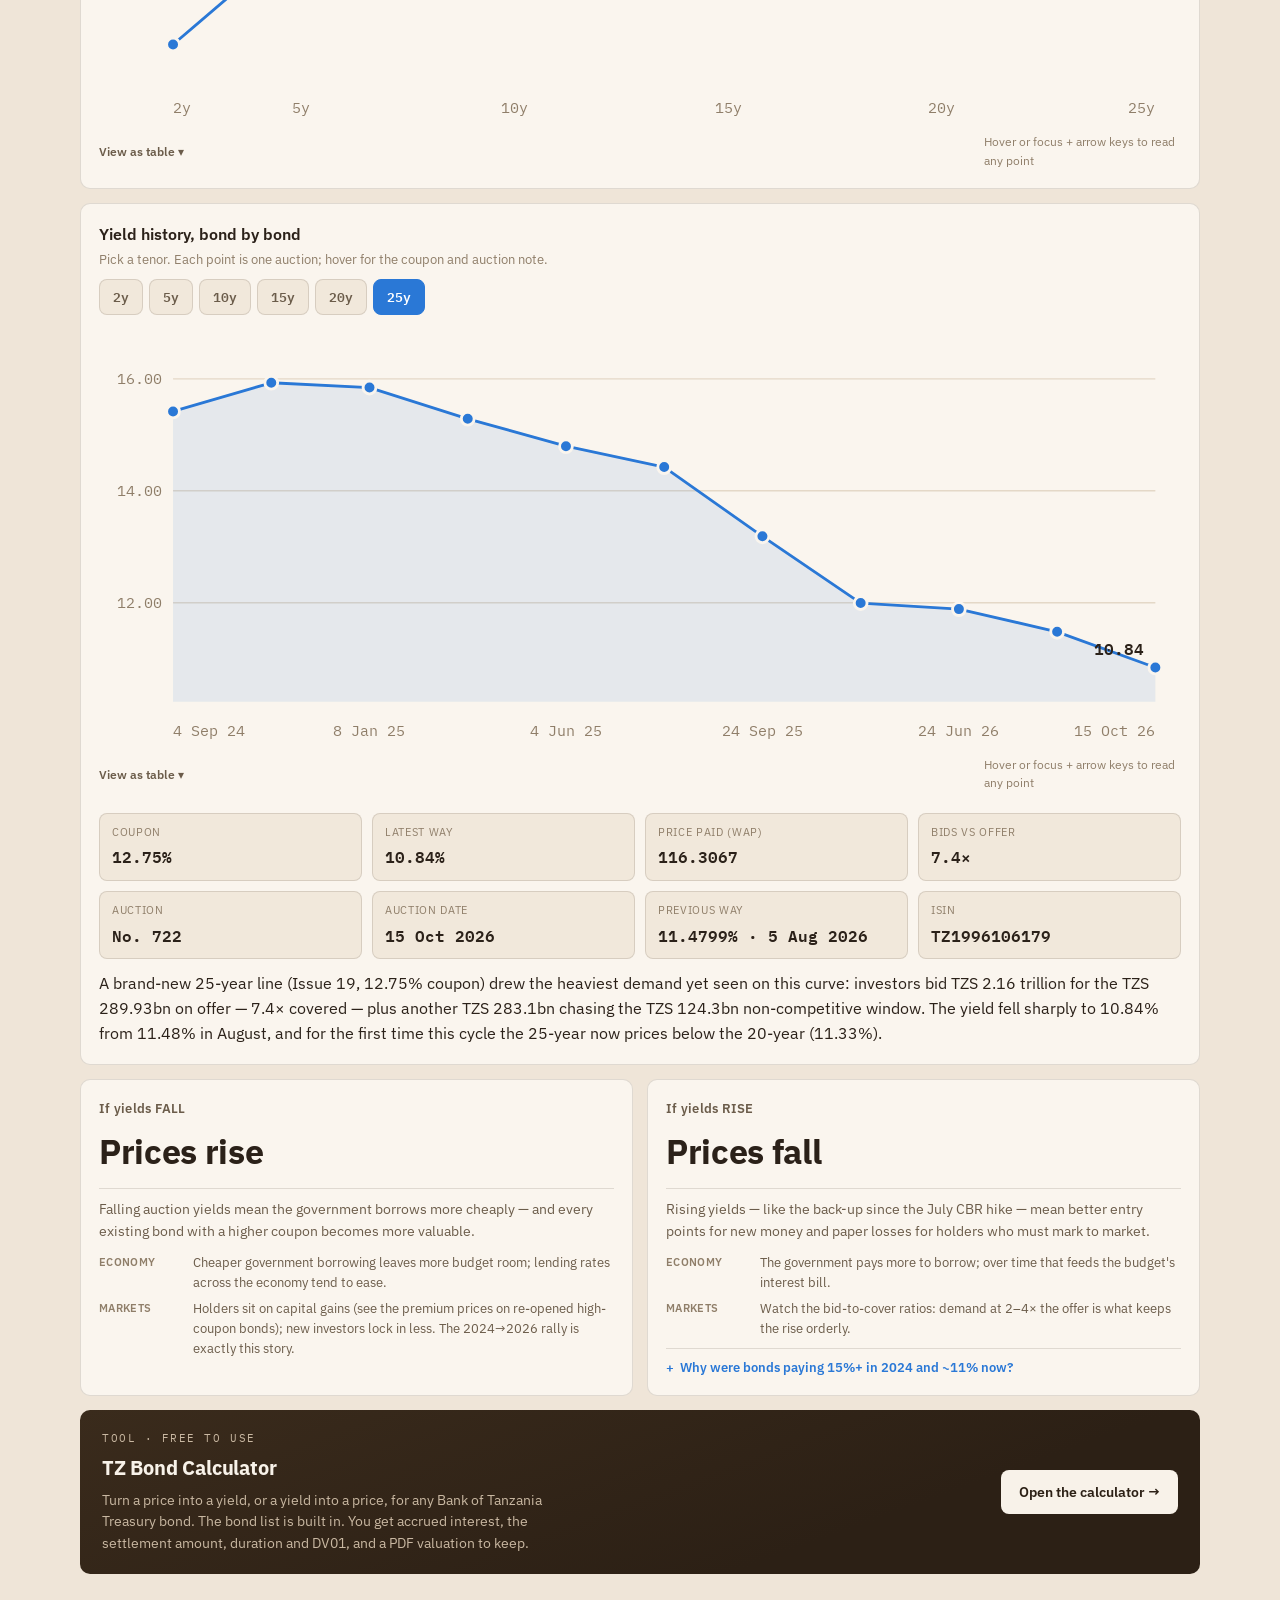
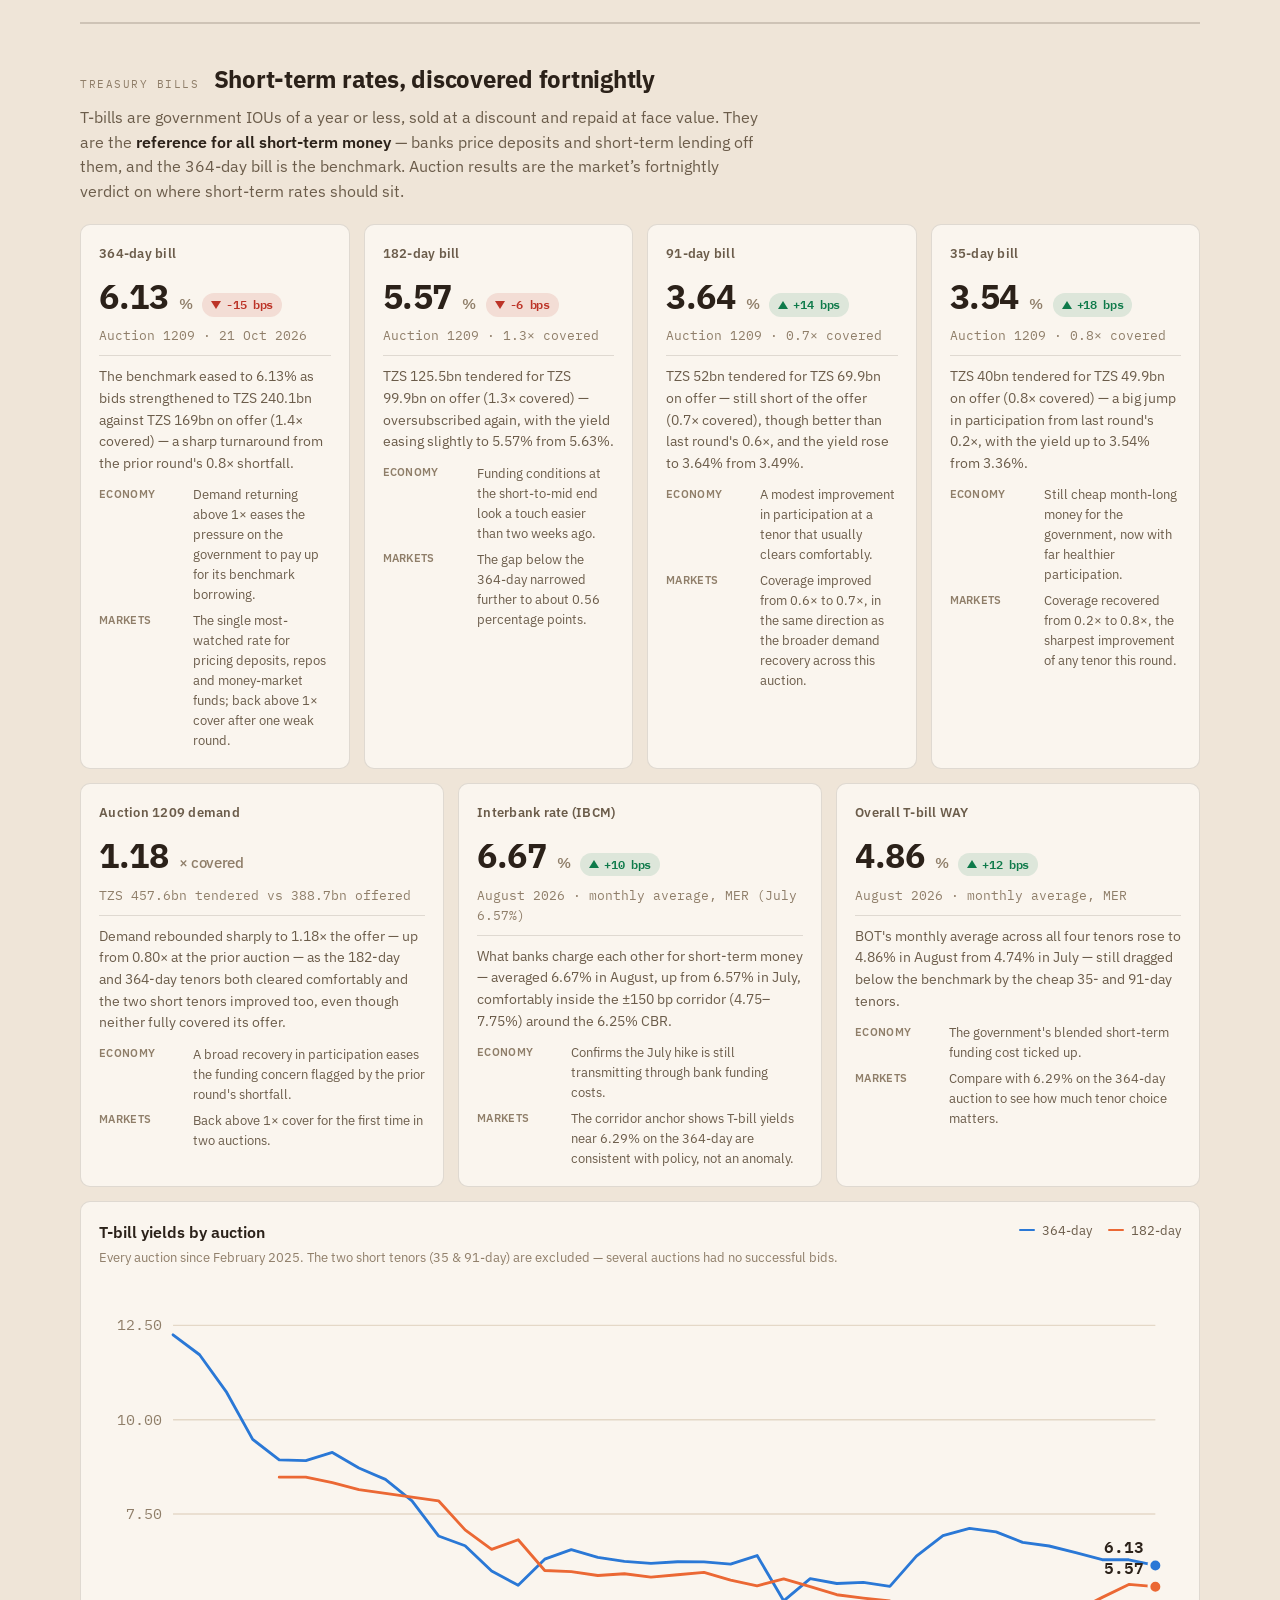
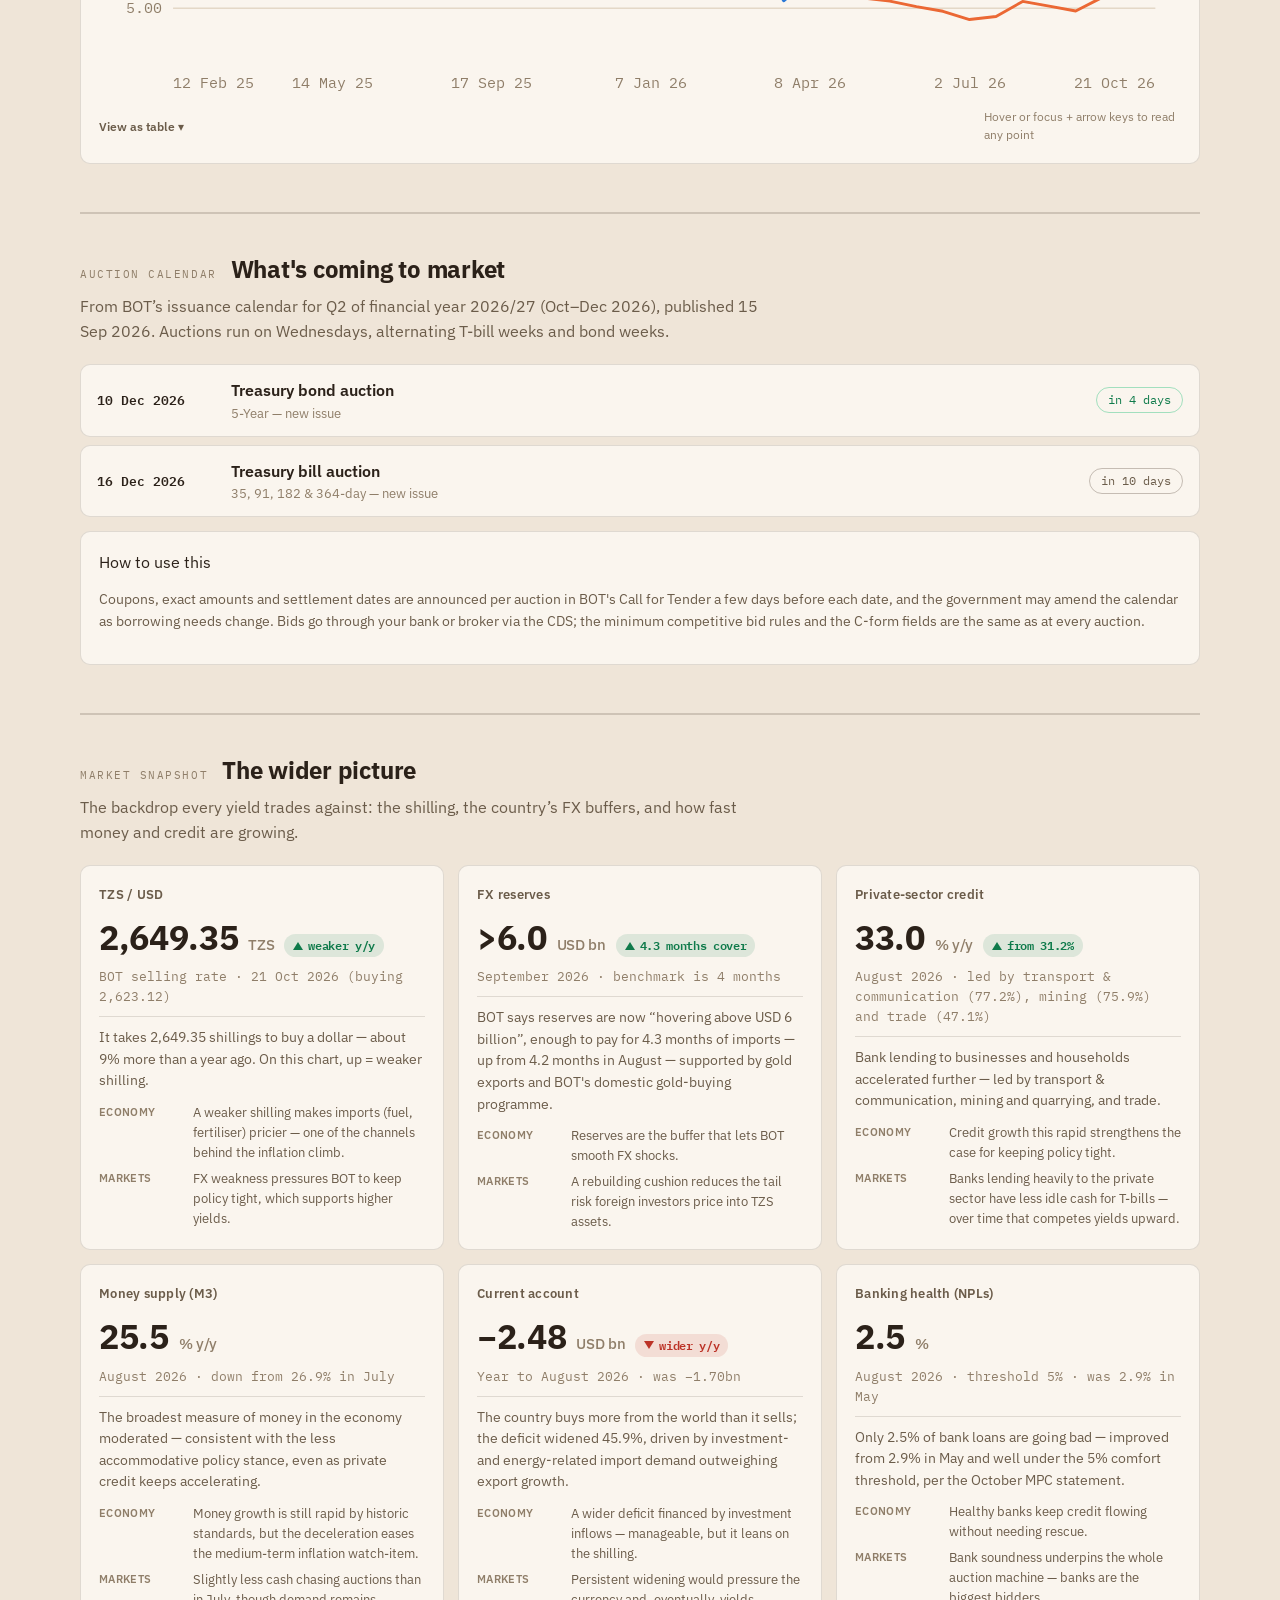
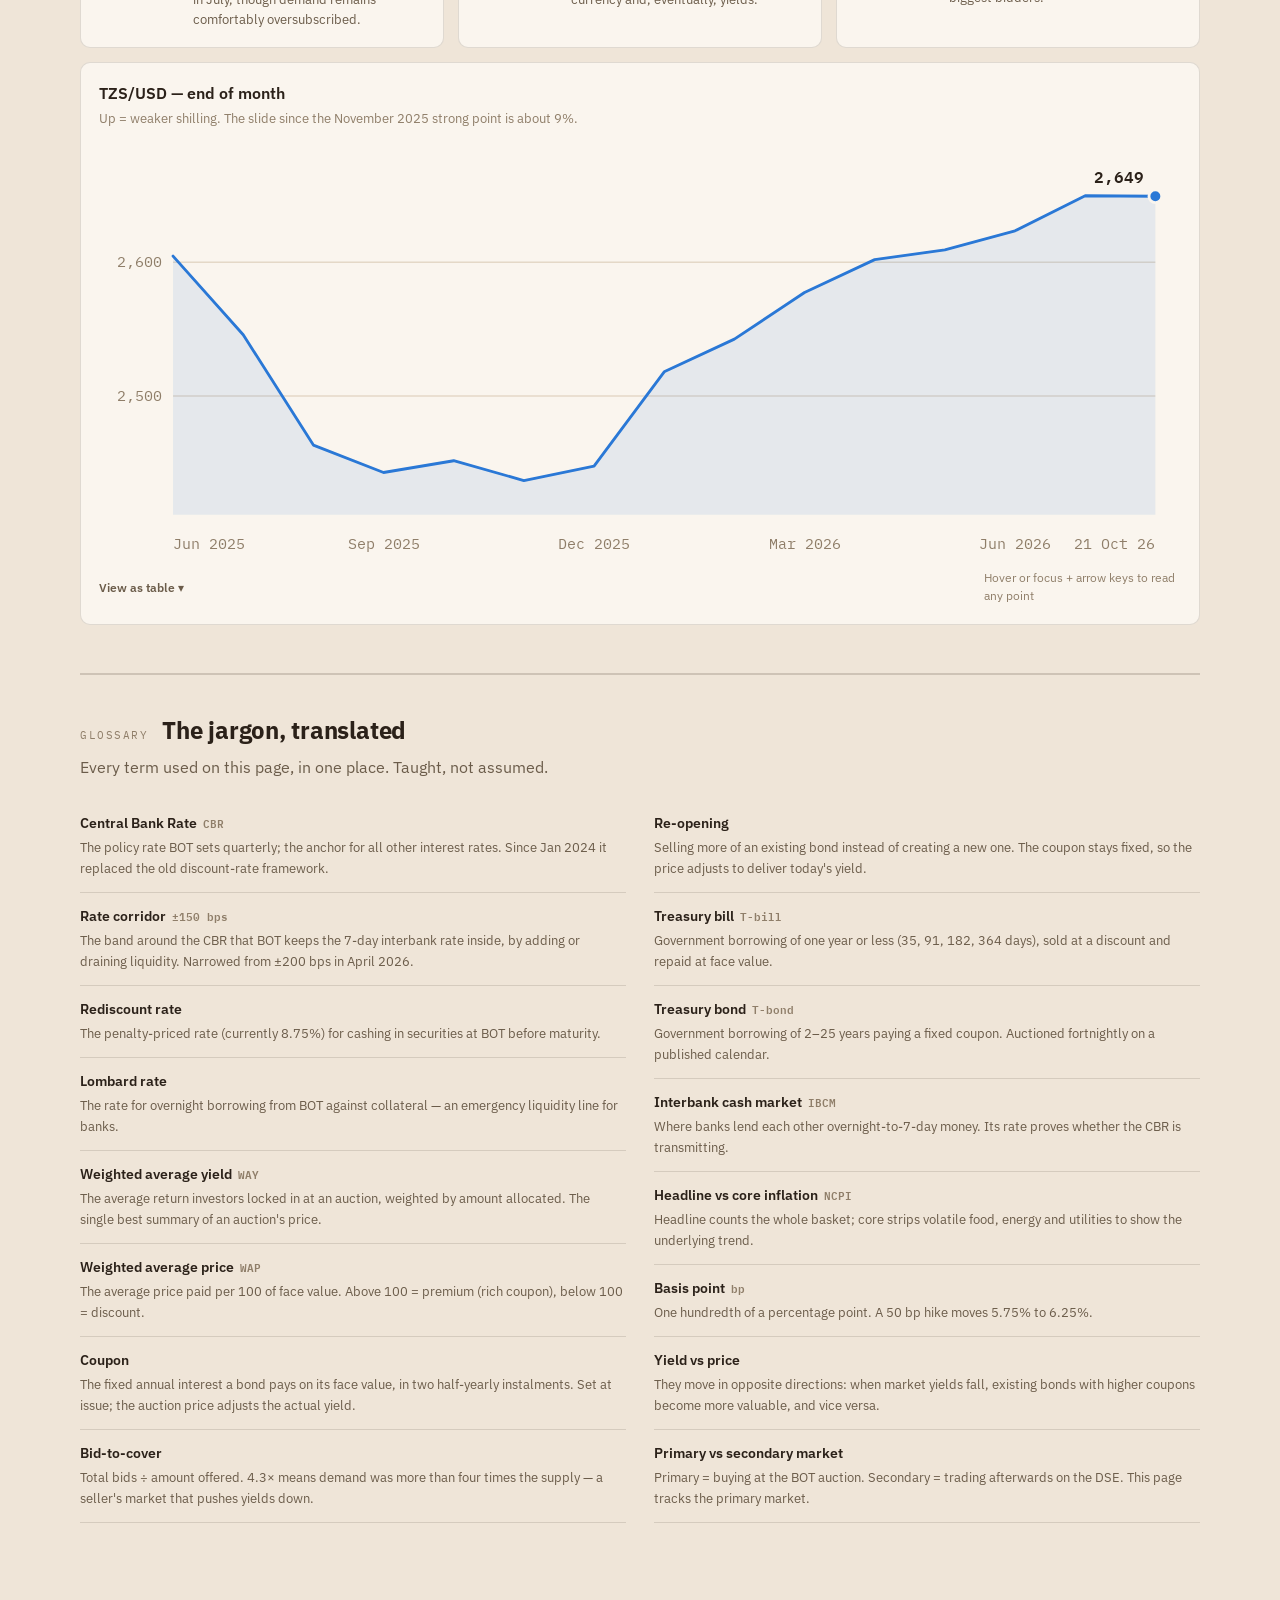
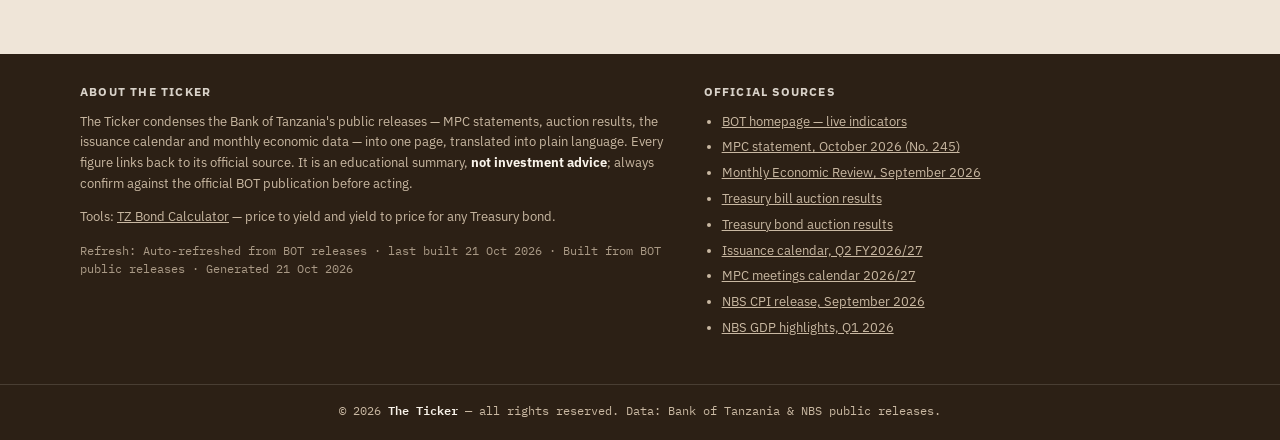
==== commit 3dba00c7: "refresh 2026-10-21" ====
--- a/index.html
+++ b/index.html
@@ -277,22 +277,22 @@
    Every value must come from a Bank of Tanzania (or NBS) publication.
    ════════════════════════════════════════════════════════════════════ */
 const DATA = { /* INJECT-DATA */
-  asOf: "2026-10-14",
-  updateLine: "Auto-refreshed from BOT releases · last built 14 Oct 2026",
+  asOf: "2026-10-21",
+  updateLine: "Auto-refreshed from BOT releases · last built 21 Oct 2026",
   tape: [
     {label:"CBR", value:"6.25%", dir:"fl"},
     {label:"REDISCOUNT", value:"8.75%", dir:"fl"},
     {label:"INFLATION SEP", value:"4.3%", dir:"fl"},
     {label:"GDP 2025", value:"5.9%", dir:"up"},
-    {label:"364-DAY BILL", value:"6.284%", dir:"dn"},
-    {label:"182-DAY BILL", value:"5.630%", dir:"up"},
+    {label:"364-DAY BILL", value:"6.134%", dir:"dn"},
+    {label:"182-DAY BILL", value:"5.571%", dir:"dn"},
     {label:"2Y BOND", value:"8.403%", dir:"up"},
     {label:"5Y BOND", value:"9.528%", dir:"dn"},
     {label:"10Y BOND", value:"10.692%", dir:"dn"},
     {label:"15Y BOND", value:"10.791%", dir:"up"},
     {label:"20Y BOND", value:"11.331%", dir:"up"},
-    {label:"25Y BOND", value:"11.480%", dir:"dn"},
-    {label:"TZS/USD", value:"2,645.08", dir:"dn"},
+    {label:"25Y BOND", value:"10.842%", dir:"dn"},
+    {label:"TZS/USD", value:"2,649.35", dir:"up"},
     {label:"IBCM RATE", value:"6.67%", dir:"up"}
   ],
   sources: [
@@ -347,7 +347,7 @@
     {t:10, v:10.6924, note:"Auction No. 711 re-opening, 2 Sep 2026 · 11.25% coupon · bids 2.5×"},
     {t:15, v:10.7907, note:"Auction No. 696 3rd sale, 30 Sep 2026 · 12.25% coupon · bids 2.6× the offer — now prices above the 10-year, a normal upward-sloping curve"},
     {t:20, v:11.3306, note:"Auction No. 710, 8 Jul 2026 · 12.25% coupon · bids 1.9×"},
-    {t:25, v:11.4799, note:"Auction No. 695 3rd sale, 5 Aug 2026 · 13.25% coupon · bids 4.3× — heaviest demand on the curve"}
+    {t:25, v:10.8422, note:"Auction No. 722, 15 Oct 2026 · 12.75% coupon, new issue · bids 7.4× the offer — now prices below the 20-year"}
   ],
   tenors: [
     {y:2, name:"2-Year", coupon:"9.50%", way:8.4033, wap:"101.9580", date:"2026-07-29", auc:"No. 712", bid:"3.9×", prev:"8.3624% · 4 Mar 2026", isin:"TZ1996106120",
@@ -415,8 +415,8 @@
       {t:"2026-05-28",v:10.4297,note:"Auction 702 · 11% coupon — the cycle low"},
       {t:"2026-07-08",v:11.3306,note:"Auction 710 · 12.25% coupon"}
      ]},
-    {y:25, name:"25-Year", coupon:"13.25%", way:11.4799, wap:"114.4173", date:"2026-08-05", auc:"No. 695 3rd sale", bid:"4.3×", prev:"11.8861% · 24 Jun 2026", isin:"TZ1996105916",
-     note:"The most oversubscribed auction on the curve: TZS 1.245 trillion of bids for TZS 290bn on offer (4.3×), plus another TZS 202bn chasing the TZS 124bn non-competitive window. Pension funds and insurers hunt duration here.",
+    {y:25, name:"25-Year", coupon:"12.75%", way:10.8422, wap:"116.3067", date:"2026-10-15", auc:"No. 722", bid:"7.4×", prev:"11.4799% · 5 Aug 2026", isin:"TZ1996106179",
+     note:"A brand-new 25-year line (Issue 19, 12.75% coupon) drew the heaviest demand yet seen on this curve: investors bid TZS 2.16 trillion for the TZS 289.93bn on offer — 7.4× covered — plus another TZS 283.1bn chasing the TZS 124.3bn non-competitive window. The yield fell sharply to 10.84% from 11.48% in August, and for the first time this cycle the 25-year now prices below the 20-year (11.33%).",
      hist:[
       {t:"2024-09-04",v:15.4188,note:"Auction 568 re-opening · 15.95% coupon"},
       {t:"2024-11-13",v:15.9303,note:"Auction 561 re-opening · 15.95% coupon — the peak"},
@@ -427,7 +427,8 @@
       {t:"2025-09-24",v:13.187,note:"Auction 686 · 13.75% coupon"},
       {t:"2026-02-04",v:11.9942,note:"Auction 695 · 13.25% coupon"},
       {t:"2026-06-24",v:11.8861,note:"Auction 695 re-opening · 13.25% coupon"},
-      {t:"2026-08-05",v:11.4799,note:"Auction 695 3rd sale · bids 4.3× the offer"}
+      {t:"2026-08-05",v:11.4799,note:"Auction 695 3rd sale · bids 4.3× the offer"},
+      {t:"2026-10-15",v:10.8422,note:"Auction 722 · new issue · 12.75% coupon · bids 7.4× the offer"}
      ]}
   ],
   tbill364: [
@@ -447,7 +448,8 @@
     {t:"2026-08-26",v:6.6492,note:"Auction 1205 · bids 2.6× the 364-day offer"},
     {t:"2026-09-09",v:6.4735,note:"Auction 1206 · bids 3.8× the 364-day offer"},
     {t:"2026-09-23",v:6.2852,note:"Auction 1207 · bids 1.6× the 364-day offer"},
-    {t:"2026-10-07",v:6.2839,note:"Auction 1208 · bids 0.8× the 364-day offer — undersubscribed"}
+    {t:"2026-10-07",v:6.2839,note:"Auction 1208 · bids 0.8× the 364-day offer — undersubscribed"},
+    {t:"2026-10-21",v:6.1342,note:"Auction 1209 · bids 1.4× the 364-day offer"}
   ],
   tbill182: [
     {t:"2025-04-09",v:8.4742},{t:"2025-04-23",v:8.4742},{t:"2025-05-14",v:8.3284},
@@ -461,7 +463,8 @@
     {t:"2026-07-02",v:4.6994},{t:"2026-07-15",v:4.7799},{t:"2026-08-12",v:5.1803},
     {t:"2026-08-26",v:5.0546},{t:"2026-09-09",v:4.9248,note:"Auction 1206 · bids 2.3× the 182-day offer"},
     {t:"2026-09-23",v:5.2867,note:"Auction 1207 · bids 0.9× the 182-day offer — undersubscribed"},
-    {t:"2026-10-07",v:5.6295,note:"Auction 1208 · bids 1.3× the 182-day offer"}
+    {t:"2026-10-07",v:5.6295,note:"Auction 1208 · bids 1.3× the 182-day offer"},
+    {t:"2026-10-21",v:5.5712,note:"Auction 1209 · bids 1.3× the 182-day offer"}
   ],
   fx: [
     {t:"2025-06",v:2604.6},{t:"2025-07",v:2545.8},{t:"2025-08",v:2463.3},
@@ -469,11 +472,9 @@
     {t:"2025-12",v:2447.5},{t:"2026-01",v:2518.1},{t:"2026-02",v:2542.5},
     {t:"2026-03",v:2577.4},{t:"2026-04",v:2602},{t:"2026-05",v:2609.2},
     {t:"2026-06",v:2623.5},{t:"2026-07",v:2649.7},
-    {t:"2026-10-14",v:2645.08,note:"Latest BOT indicative selling rate (buying 2,618.89)"}
+    {t:"2026-10-21",v:2649.35,note:"Latest BOT indicative selling rate (buying 2,623.12)"}
   ],
   calendar: [
-    {date:"2026-10-14", what:"Treasury bond auction", m:"25-Year — new issue"},
-    {date:"2026-10-21", what:"Treasury bill auction", m:"35, 91, 182 & 364-day — new issue"},
     {date:"2026-10-28", what:"Treasury bond auction", m:"20-Year — re-opening"},
     {date:"2026-11-04", what:"Treasury bond auction", m:"2-Year — re-opening"},
     {date:"2026-11-11", what:"Treasury bond auction", m:"10-Year — new issue"},
@@ -841,7 +842,7 @@
     sub:"September 2026 · NBS release, 8 Oct",
     plain:"A typical basket of goods costs 4.3% more than a year ago — unchanged from August, the second month in a row at that rate, and still inside the 3–5% target band.",
     econ:"Moderate and predictable inflation preserves buying power; it is the earlier climb from 3.2% in March that pushed the MPC to hike in July, and the plateau since is part of why it held in October.",
-    mkt:"Inflation is the floor under yields: a 364-day bill at 6.28% pays roughly 2.0% after inflation. A steady rate removes one reason for yields to move either way.",
+    mkt:"Inflation is the floor under yields: a 364-day bill at 6.13% pays roughly 1.8% after inflation. A steady rate removes one reason for yields to move either way.",
     learnQ:"Headline vs core — what's the difference?",
     learnA:"Headline counts everything in the basket. Core (4.1%) strips out unprocessed food, energy and utilities — the volatile items — so it shows the underlying trend. When core rises too, the pressure is broad, not just a food-price blip."});
   tile(g,{label:"Core inflation", value:"4.1", unit:"% y/y", delta:"flat", dir:"fl",
@@ -874,7 +875,7 @@
   secHead(sec,"Bonds & Yields","The government yield curve",
     'Treasury bonds are how the government borrows for the long haul — 2 to 25 years. The <b>weighted average yield (WAY)</b> from each auction is the market’s honest price for lending to the government at that tenor. Yields have fallen a long way from the 15%+ era of late 2024 — a curve-wide rally that repriced everything — with a modest back-up since the July 2026 CBR hike.');
   chartCard(sec,{title:"Yield curve — latest auction yield per tenor",
-    note:"Each dot is that tenor's most recent auction. The curve is now cleanly upward-sloping — the 15-year, which briefly dipped below the 10-year, moved back above it at the 30 September auction.",
+    note:"Each dot is that tenor's most recent auction. The 25-year dropped sharply to 10.84% at its 15 October new issue, slipping back below the 20-year (11.33%) — the long end is no longer strictly upward-sloping, even as the 15-year still holds just above the 10-year.",
     series:[{name:"Latest WAY", color:"var(--s1)", points:DATA.yieldCurve}],
     unit:"%", yFmtDp:2, xKind:"linear", markAll:true, wash:false, xFmt:v=>v+"y", xName:"Tenor", aria:"Government bond yield curve by tenor"});
   const card=el("div","chart-card");
@@ -922,32 +923,32 @@
   secHead(sec,"Treasury Bills","Short-term rates, discovered fortnightly",
     'T-bills are government IOUs of a year or less, sold at a discount and repaid at face value. They are the <b>reference for all short-term money</b> — banks price deposits and short-term lending off them, and the 364-day bill is the benchmark. Auction results are the market’s fortnightly verdict on where short-term rates should sit.');
   const g=el("div","grid c4"); sec.append(g);
-  tile(g,{label:"364-day bill", value:"6.28", unit:"%", delta:"~0 bps", dir:"fl",
-    sub:"Auction 1208 · 7 Oct 2026",
-    plain:"The benchmark barely moved at 6.28%, but bids of only TZS 127.5bn fell short of the TZS 169bn on offer (0.8× covered) — down from 1.6× cover last time.",
-    econ:"Sits right at the 6.25% CBR — short-term money is priced essentially at policy, even as demand cooled.",
-    mkt:"The single most-watched rate for pricing deposits, repos and money-market funds; a shortfall here is worth watching next round."});
-  tile(g,{label:"182-day bill", value:"5.63", unit:"%", delta:"+34 bps", dir:"up",
-    sub:"Auction 1208 · 1.3× covered",
-    plain:"TZS 130bn tendered for TZS 99.9bn on offer (1.3× covered) — back in oversubscription after last round's shortfall, and the yield jumped further to 5.63% from 5.29%.",
-    econ:"Funding conditions at the short-to-mid end still look tighter — the yield move is the more telling signal than the coverage bounce-back.",
-    mkt:"The gap below the 364-day narrowed to about 0.65 percentage points as the front end keeps repricing higher."});
-  tile(g,{label:"91-day bill", value:"3.49", unit:"%", delta:"+10 bps", dir:"up",
-    sub:"Auction 1208 · 0.6× covered",
-    plain:"TZS 42bn tendered for TZS 69.9bn on offer — fell short this round (0.6× covered) after being comfortably oversubscribed at 1.7× last time.",
-    econ:"A tenor that usually holds steady slipped into undersubscription alongside the 35-day and 364-day bills.",
-    mkt:"Coverage fell from 1.7× to 0.6×, mirroring the broader softness across this auction."});
-  tile(g,{label:"35-day bill", value:"3.36", unit:"%", delta:"+84 bps", dir:"up",
-    sub:"Auction 1208 · 0.2× covered",
-    plain:"TZS 10bn tendered for TZS 49.9bn on offer — the weakest coverage on the curve this round, and the yield jumped sharply to 3.36% from 2.52%.",
-    econ:"Still cheap month-long money for the government despite the thin coverage.",
-    mkt:"Treat it as a parking rate, not a benchmark — but the drop in participation here is notable."});
+  tile(g,{label:"364-day bill", value:"6.13", unit:"%", delta:"-15 bps", dir:"dn",
+    sub:"Auction 1209 · 21 Oct 2026",
+    plain:"The benchmark eased to 6.13% as bids strengthened to TZS 240.1bn against TZS 169bn on offer (1.4× covered) — a sharp turnaround from the prior round's 0.8× shortfall.",
+    econ:"Demand returning above 1× eases the pressure on the government to pay up for its benchmark borrowing.",
+    mkt:"The single most-watched rate for pricing deposits, repos and money-market funds; back above 1× cover after one weak round."});
+  tile(g,{label:"182-day bill", value:"5.57", unit:"%", delta:"-6 bps", dir:"dn",
+    sub:"Auction 1209 · 1.3× covered",
+    plain:"TZS 125.5bn tendered for TZS 99.9bn on offer (1.3× covered) — oversubscribed again, with the yield easing slightly to 5.57% from 5.63%.",
+    econ:"Funding conditions at the short-to-mid end look a touch easier than two weeks ago.",
+    mkt:"The gap below the 364-day narrowed further to about 0.56 percentage points."});
+  tile(g,{label:"91-day bill", value:"3.64", unit:"%", delta:"+14 bps", dir:"up",
+    sub:"Auction 1209 · 0.7× covered",
+    plain:"TZS 52bn tendered for TZS 69.9bn on offer — still short of the offer (0.7× covered), though better than last round's 0.6×, and the yield rose to 3.64% from 3.49%.",
+    econ:"A modest improvement in participation at a tenor that usually clears comfortably.",
+    mkt:"Coverage improved from 0.6× to 0.7×, in the same direction as the broader demand recovery across this auction."});
+  tile(g,{label:"35-day bill", value:"3.54", unit:"%", delta:"+18 bps", dir:"up",
+    sub:"Auction 1209 · 0.8× covered",
+    plain:"TZS 40bn tendered for TZS 49.9bn on offer (0.8× covered) — a big jump in participation from last round's 0.2×, with the yield up to 3.54% from 3.36%.",
+    econ:"Still cheap month-long money for the government, now with far healthier participation.",
+    mkt:"Coverage recovered from 0.2× to 0.8×, the sharpest improvement of any tenor this round."});
   const g2=el("div","grid c3"); g2.style.marginTop="14px"; sec.append(g2);
-  tile(g2,{label:"Auction 1208 demand", value:"0.80", unit:"× covered",
-    sub:"TZS 309.5bn tendered vs 388.7bn offered",
-    plain:"Demand fell further to 0.80× the offer — down from 1.32× at the prior auction — as every tenor except the 182-day fell short of its offer amount.",
-    econ:"Broad undersubscription across three of four tenors could nudge the government to accept higher yields to fully fund near-term needs.",
-    mkt:"Coverage below 1× is unusual for T-bills; only the 182-day tenor cleared its offer this round."});
+  tile(g2,{label:"Auction 1209 demand", value:"1.18", unit:"× covered",
+    sub:"TZS 457.6bn tendered vs 388.7bn offered",
+    plain:"Demand rebounded sharply to 1.18× the offer — up from 0.80× at the prior auction — as the 182-day and 364-day tenors both cleared comfortably and the two short tenors improved too, even though neither fully covered its offer.",
+    econ:"A broad recovery in participation eases the funding concern flagged by the prior round's shortfall.",
+    mkt:"Back above 1× cover for the first time in two auctions."});
   tile(g2,{label:"Interbank rate (IBCM)", value:"6.67", unit:"%", delta:"+10 bps", dir:"up",
     sub:"August 2026 · monthly average, MER (July 6.57%)",
     plain:"What banks charge each other for short-term money — averaged 6.67% in August, up from 6.57% in July, comfortably inside the ±150 bp corridor (4.75–7.75%) around the 6.25% CBR.",
@@ -990,9 +991,9 @@
   secHead(sec,"Market Snapshot","The wider picture",
     'The backdrop every yield trades against: the shilling, the country’s FX buffers, and how fast money and credit are growing.');
   const g=el("div","grid c3"); sec.append(g);
-  tile(g,{label:"TZS / USD", value:"2,645.08", unit:"TZS", delta:"weaker y/y", dir:"up",
-    sub:"BOT selling rate · 14 Oct 2026 (buying 2,618.89)",
-    plain:"It takes 2,645.08 shillings to buy a dollar — about 8% more than a year ago. On this chart, up = weaker shilling.",
+  tile(g,{label:"TZS / USD", value:"2,649.35", unit:"TZS", delta:"weaker y/y", dir:"up",
+    sub:"BOT selling rate · 21 Oct 2026 (buying 2,623.12)",
+    plain:"It takes 2,649.35 shillings to buy a dollar — about 9% more than a year ago. On this chart, up = weaker shilling.",
     econ:"A weaker shilling makes imports (fuel, fertiliser) pricier — one of the channels behind the inflation climb.",
     mkt:"FX weakness pressures BOT to keep policy tight, which supports higher yields."});
   tile(g,{label:"FX reserves", value:">6.0", unit:"USD bn", delta:"4.3 months cover", dir:"up",
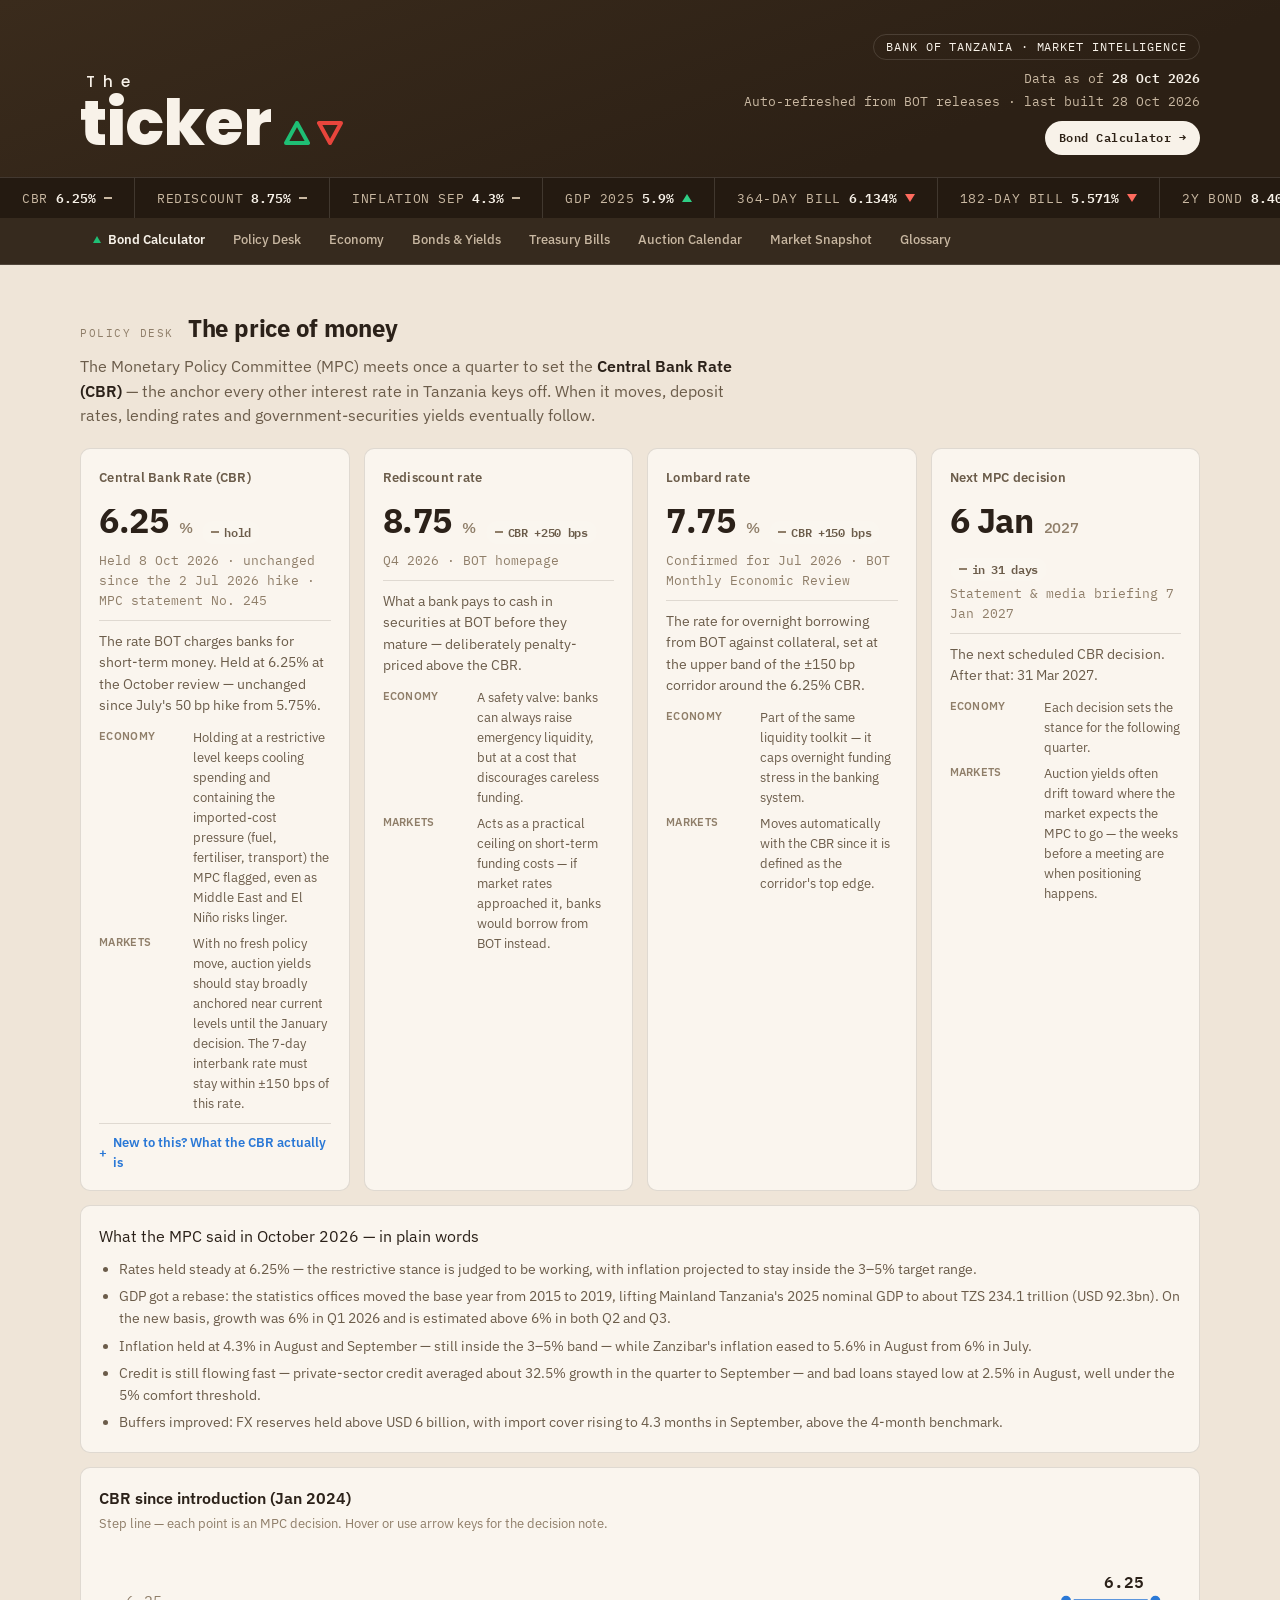
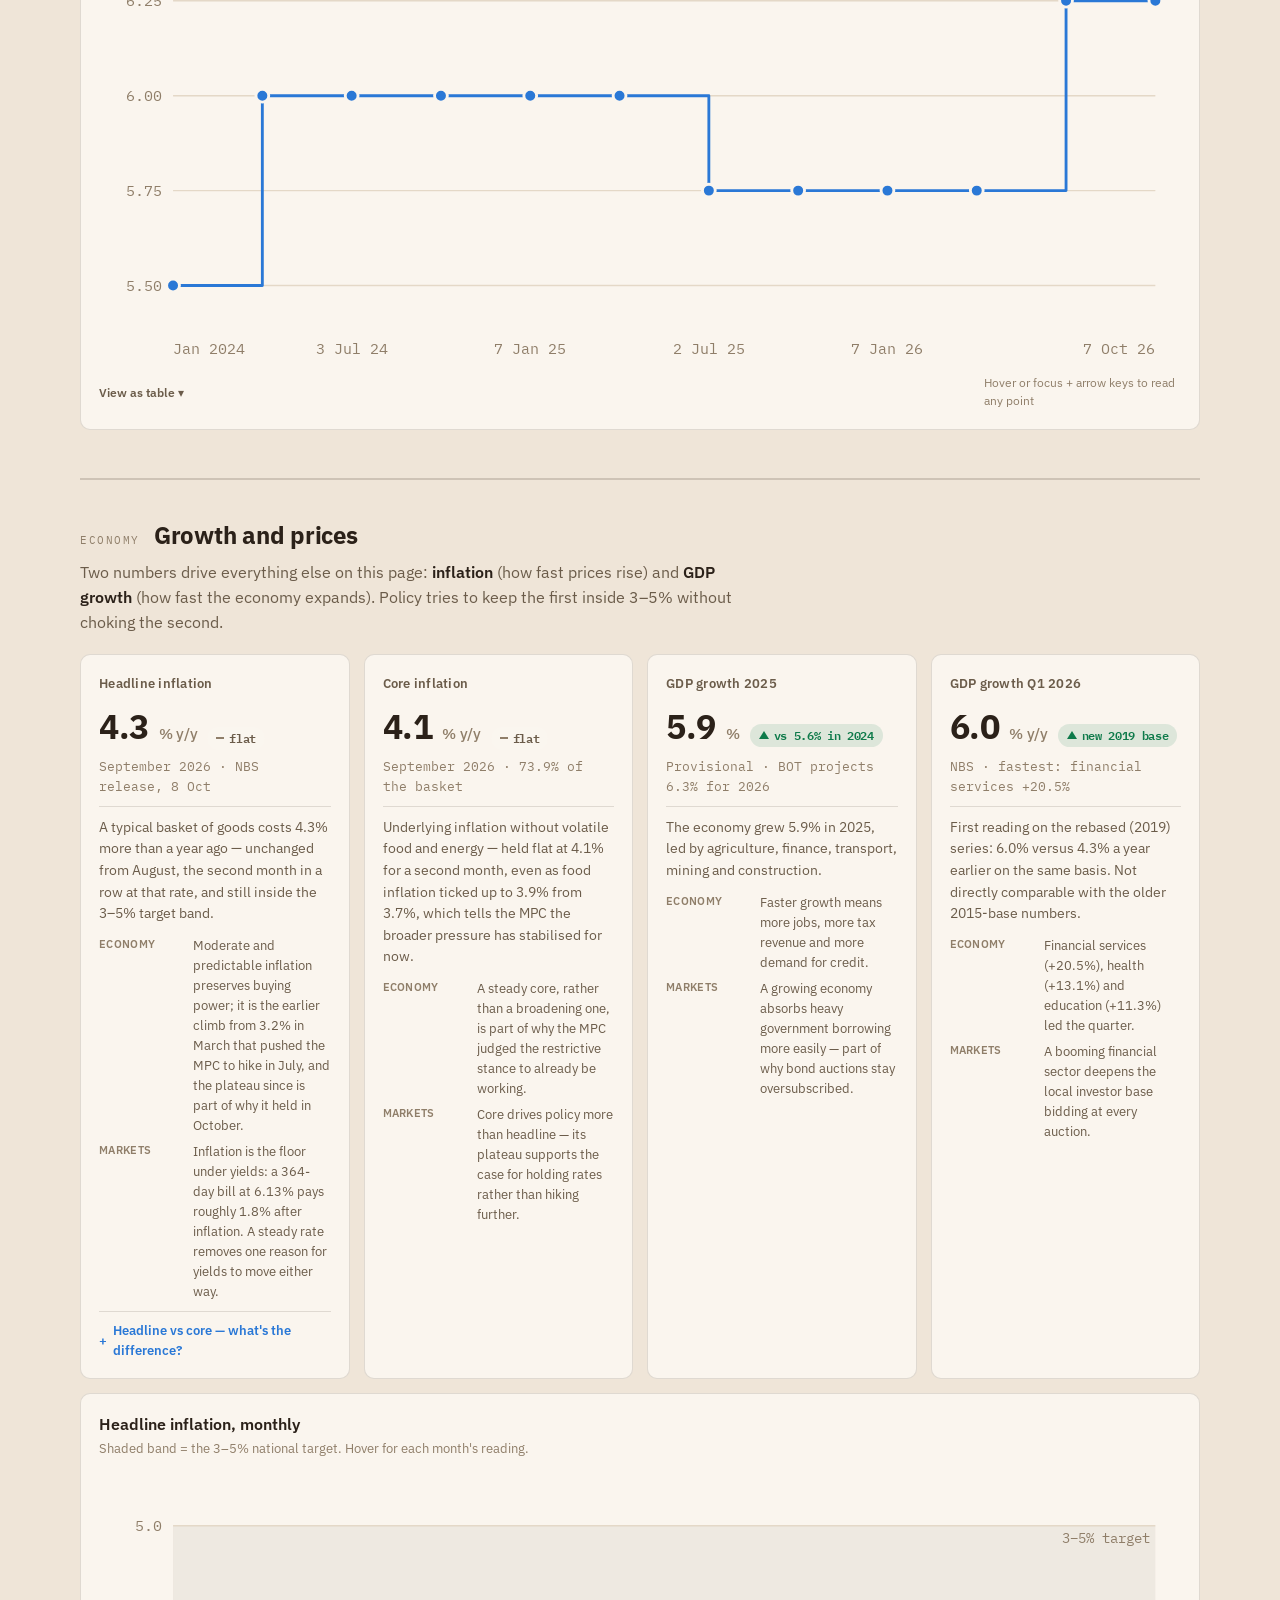
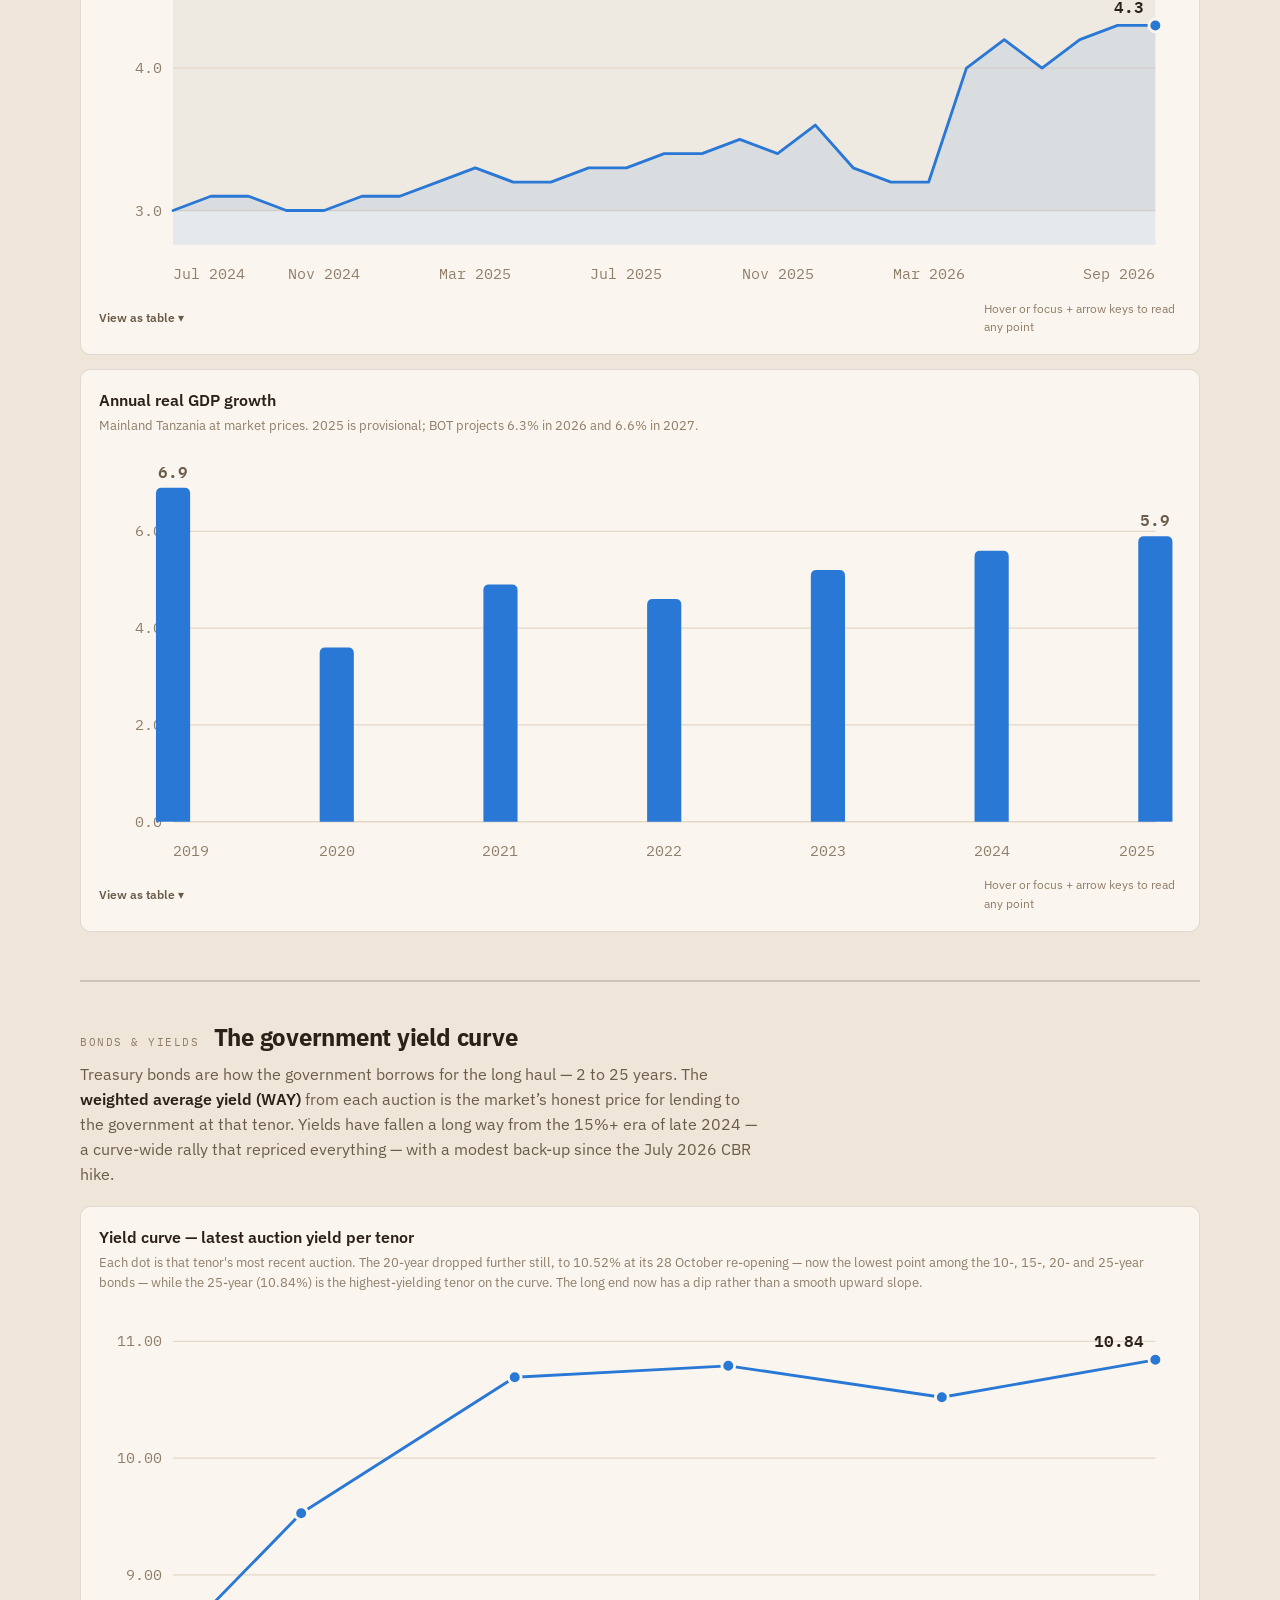
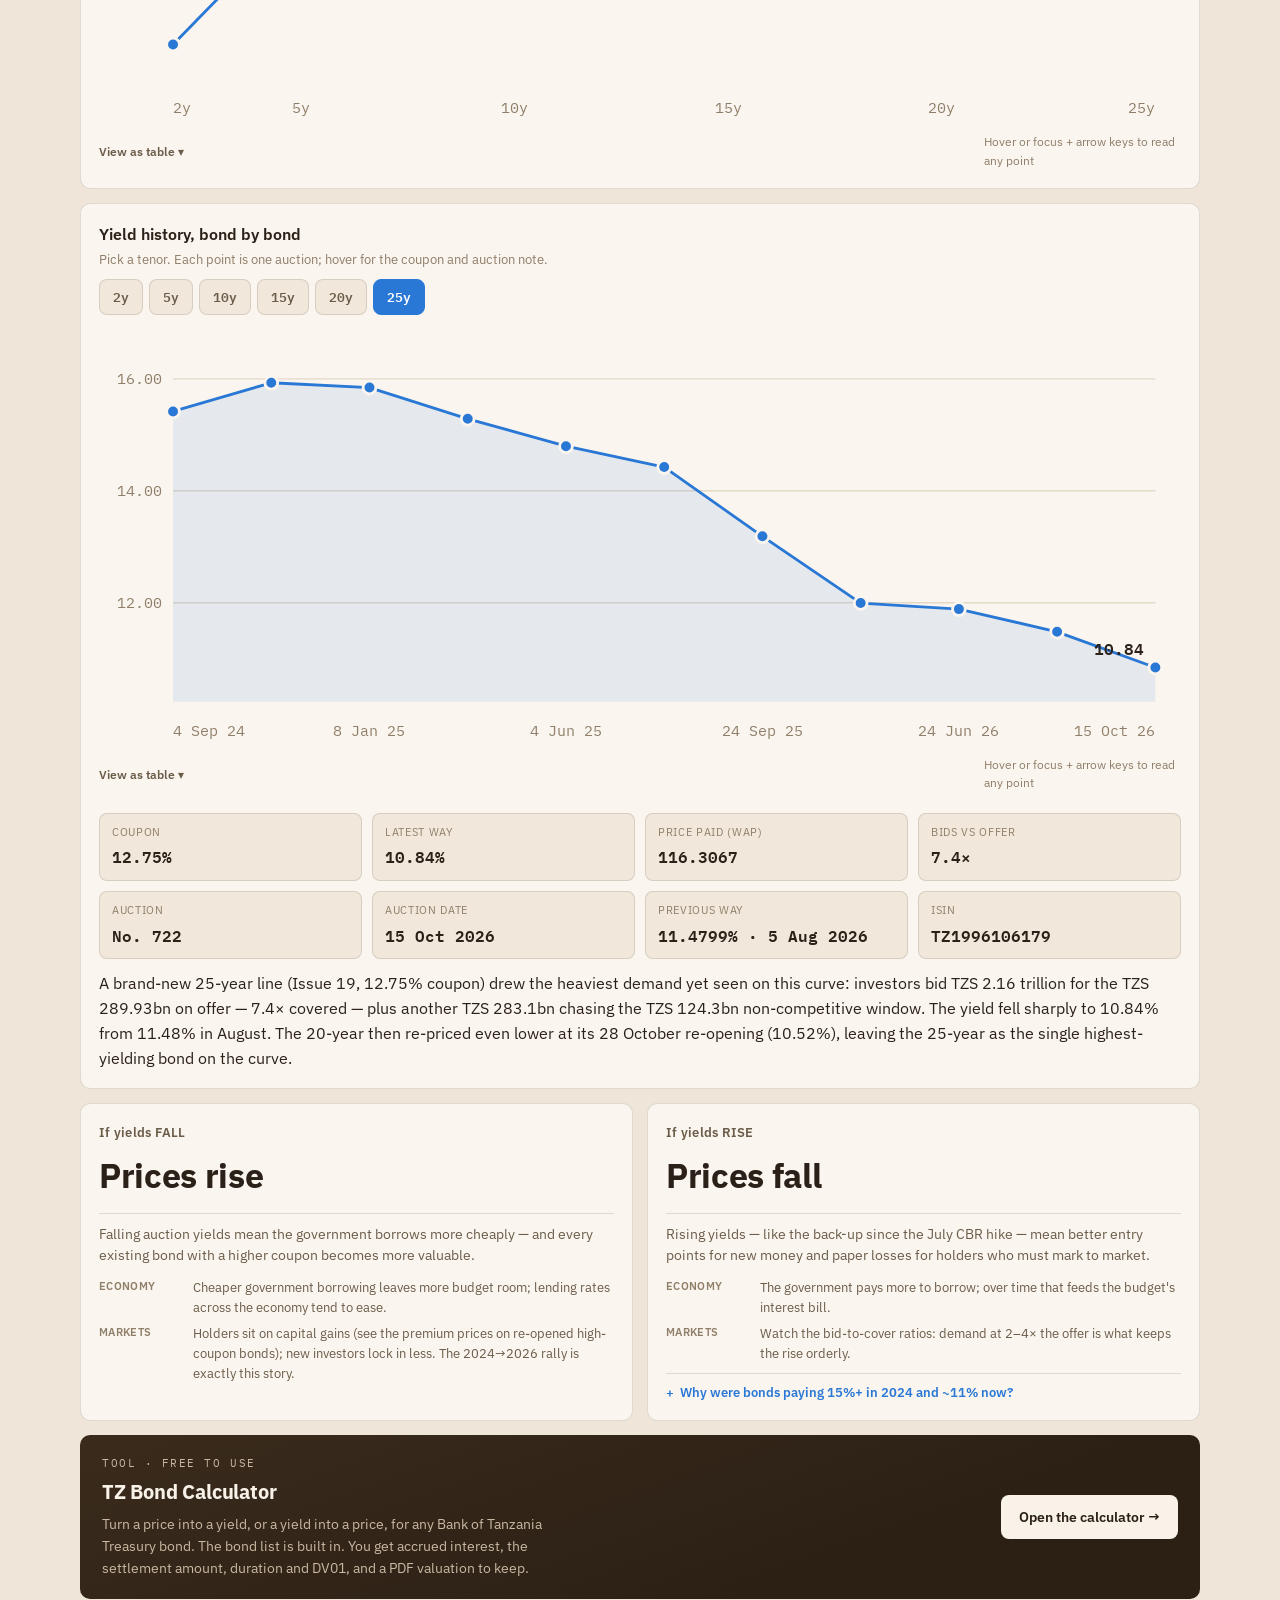
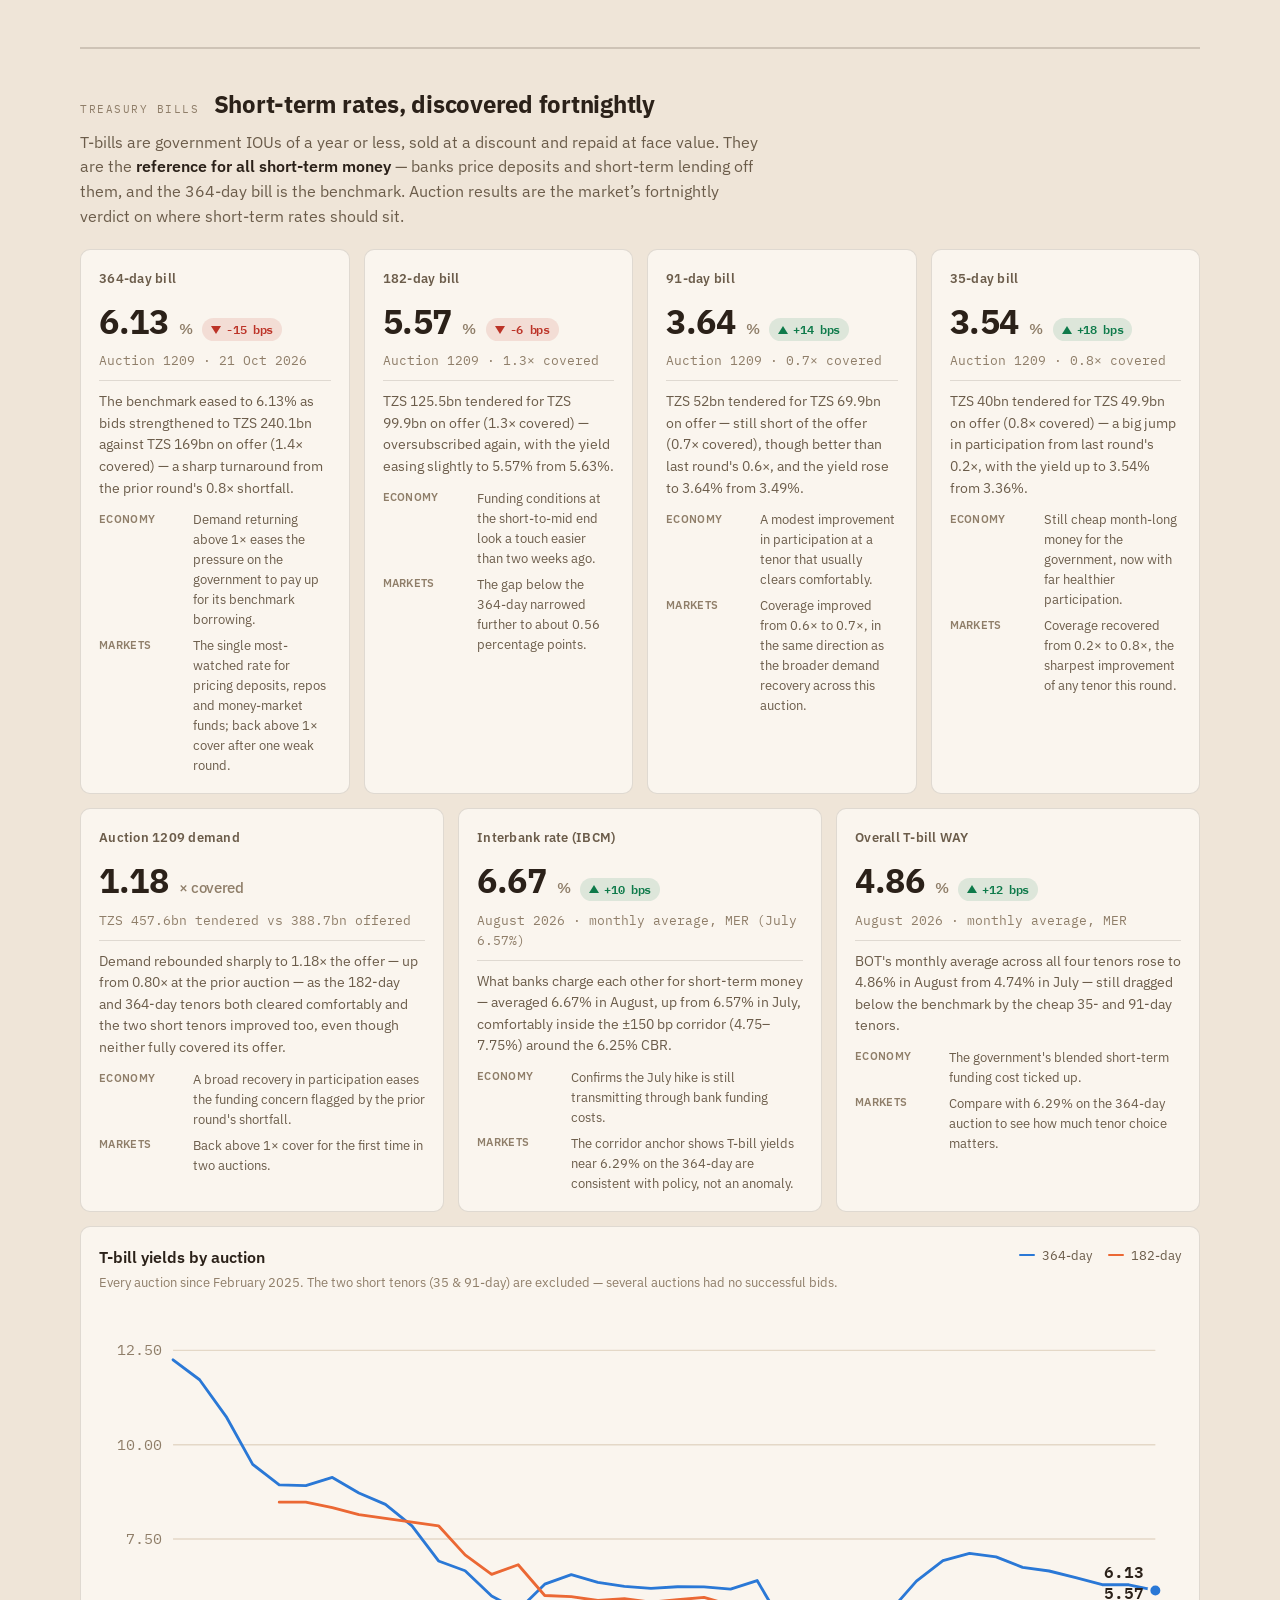
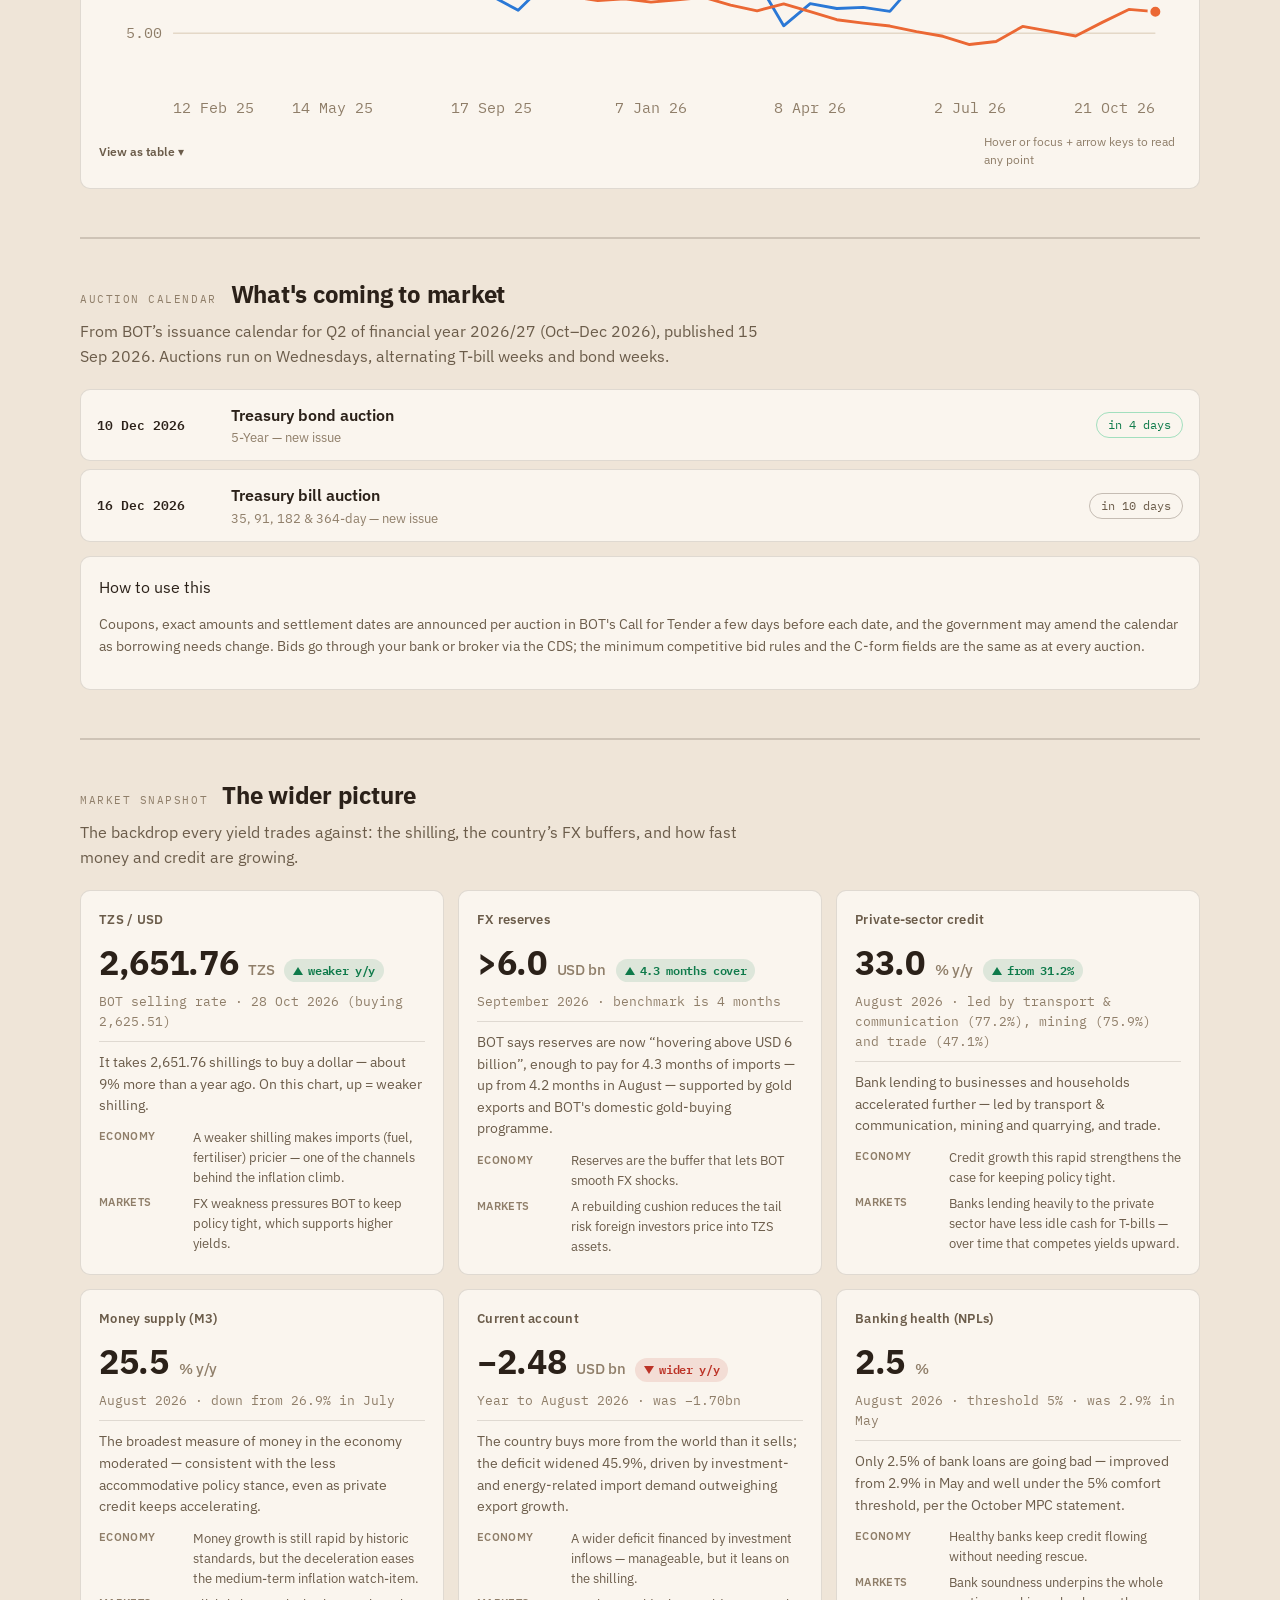
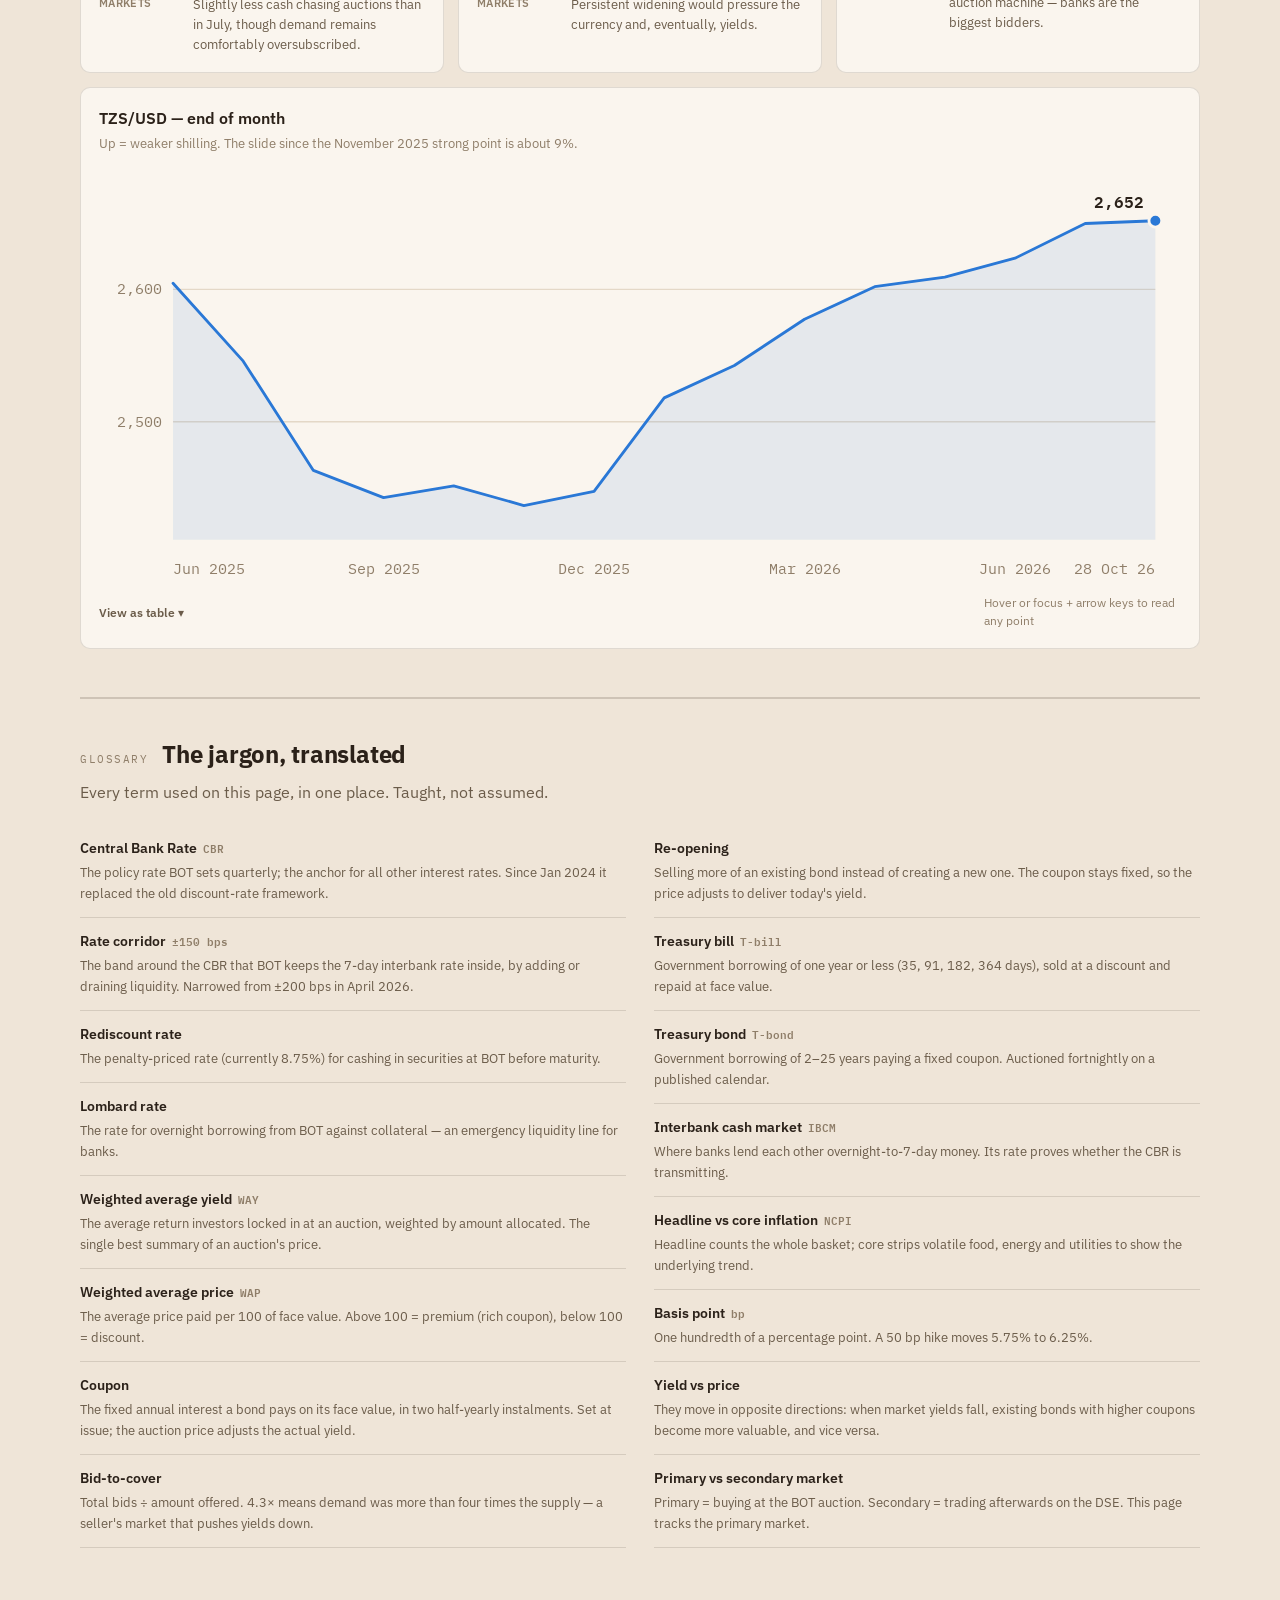
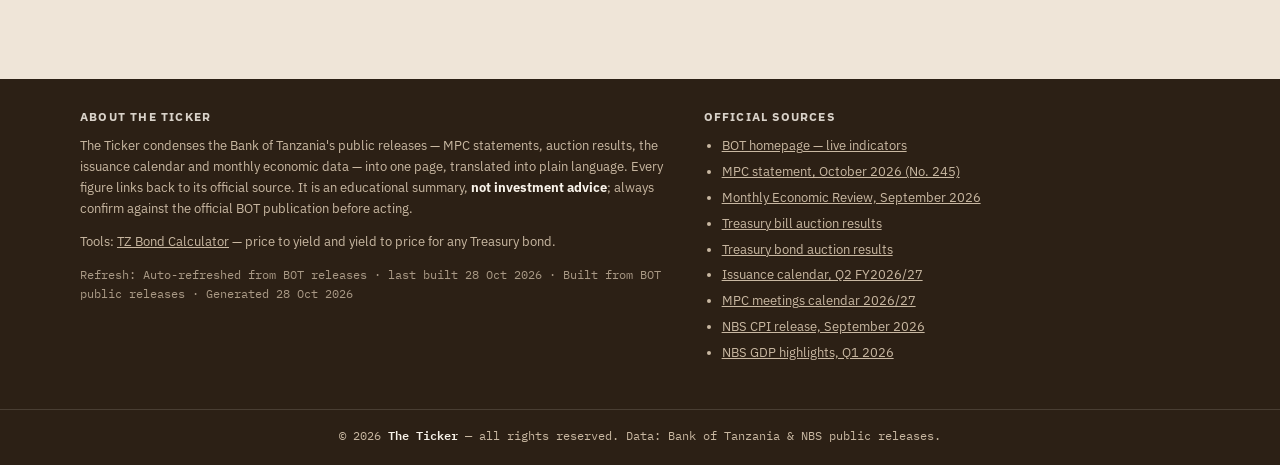
==== commit 53f4d9e8: "refresh 2026-10-28 Co-Authored-By: Claude Sonnet 5 <noreply@anthropic.com> Claude-Session: https://c" ====
--- a/index.html
+++ b/index.html
@@ -277,8 +277,8 @@
    Every value must come from a Bank of Tanzania (or NBS) publication.
    ════════════════════════════════════════════════════════════════════ */
 const DATA = { /* INJECT-DATA */
-  asOf: "2026-10-21",
-  updateLine: "Auto-refreshed from BOT releases · last built 21 Oct 2026",
+  asOf: "2026-10-28",
+  updateLine: "Auto-refreshed from BOT releases · last built 28 Oct 2026",
   tape: [
     {label:"CBR", value:"6.25%", dir:"fl"},
     {label:"REDISCOUNT", value:"8.75%", dir:"fl"},
@@ -290,9 +290,9 @@
     {label:"5Y BOND", value:"9.528%", dir:"dn"},
     {label:"10Y BOND", value:"10.692%", dir:"dn"},
     {label:"15Y BOND", value:"10.791%", dir:"up"},
-    {label:"20Y BOND", value:"11.331%", dir:"up"},
+    {label:"20Y BOND", value:"10.521%", dir:"dn"},
     {label:"25Y BOND", value:"10.842%", dir:"dn"},
-    {label:"TZS/USD", value:"2,649.35", dir:"up"},
+    {label:"TZS/USD", value:"2,651.76", dir:"up"},
     {label:"IBCM RATE", value:"6.67%", dir:"up"}
   ],
   sources: [
@@ -346,8 +346,8 @@
     {t:5, v:9.5275, note:"Auction No. 700 re-opening, 16 Sep 2026 · 10.25% coupon · bids 2.8× the offer"},
     {t:10, v:10.6924, note:"Auction No. 711 re-opening, 2 Sep 2026 · 11.25% coupon · bids 2.5×"},
     {t:15, v:10.7907, note:"Auction No. 696 3rd sale, 30 Sep 2026 · 12.25% coupon · bids 2.6× the offer — now prices above the 10-year, a normal upward-sloping curve"},
-    {t:20, v:11.3306, note:"Auction No. 710, 8 Jul 2026 · 12.25% coupon · bids 1.9×"},
-    {t:25, v:10.8422, note:"Auction No. 722, 15 Oct 2026 · 12.75% coupon, new issue · bids 7.4× the offer — now prices below the 20-year"}
+    {t:20, v:10.5214, note:"Auction No. 710 re-opening, 28 Oct 2026 · 12.25% coupon · bids 2.9× the offer — fell from 11.33% in July, now below the 10- and 15-year"},
+    {t:25, v:10.8422, note:"Auction No. 722, 15 Oct 2026 · 12.75% coupon, new issue · bids 7.4× the offer — now the highest-yielding tenor on the curve"}
   ],
   tenors: [
     {y:2, name:"2-Year", coupon:"9.50%", way:8.4033, wap:"101.9580", date:"2026-07-29", auc:"No. 712", bid:"3.9×", prev:"8.3624% · 4 Mar 2026", isin:"TZ1996106120",
@@ -398,8 +398,8 @@
       {t:"2026-08-19",v:10.5515,note:"Auction 696 re-opening · 12.25% coupon · bids 4.1×"},
       {t:"2026-09-30",v:10.7907,note:"Auction 696 3rd sale · 12.25% coupon · bids 2.6× the offer"}
      ]},
-    {y:20, name:"20-Year", coupon:"12.25%", way:11.3306, wap:"107.1868", date:"2026-07-08", auc:"No. 710", bid:"1.9×", prev:"10.4297% · 28 May 2026", isin:"TZ1996106062",
-     note:"Auction 710 drew TZS 610bn of bids for TZS 327bn on offer. The jump from 10.43% (May) to 11.33% (July) came alongside a new, higher 12.25% coupon line and the CBR hike week.",
+    {y:20, name:"20-Year", coupon:"12.25%", way:10.5214, wap:"114.2114", date:"2026-10-28", auc:"No. 710 re-opening", bid:"2.9×", prev:"11.3306% · 8 Jul 2026", isin:"TZ1996106062",
+     note:"The 28 October re-opening of the same 12.25% line — Auction 710's second sale — drew TZS 935.5bn of bids for the TZS 326.7bn on offer, 2.9× covered, the heaviest demand this tenor has seen this cycle. The yield fell sharply to 10.52% from 11.33% in July, pulling the 20-year back below both the 10-year (10.69%) and 15-year (10.79%) — a dip rather than a smooth upward slope at the long end.",
      hist:[
       {t:"2024-08-21",v:15.3953,note:"Auction 528 re-opening · 15.49% coupon"},
       {t:"2024-09-25",v:15.4463,note:"Auction 544 re-opening · 15.49% coupon"},
@@ -413,10 +413,11 @@
       {t:"2025-12-17",v:12.0193,note:"Auction 693 · 13% coupon"},
       {t:"2026-03-18",v:10.7148,note:"Auction 698 · 12% coupon"},
       {t:"2026-05-28",v:10.4297,note:"Auction 702 · 11% coupon — the cycle low"},
-      {t:"2026-07-08",v:11.3306,note:"Auction 710 · 12.25% coupon"}
+      {t:"2026-07-08",v:11.3306,note:"Auction 710 · 12.25% coupon"},
+      {t:"2026-10-28",v:10.5214,note:"Auction 710 re-opening · 12.25% coupon · bids 2.9× the offer"}
      ]},
     {y:25, name:"25-Year", coupon:"12.75%", way:10.8422, wap:"116.3067", date:"2026-10-15", auc:"No. 722", bid:"7.4×", prev:"11.4799% · 5 Aug 2026", isin:"TZ1996106179",
-     note:"A brand-new 25-year line (Issue 19, 12.75% coupon) drew the heaviest demand yet seen on this curve: investors bid TZS 2.16 trillion for the TZS 289.93bn on offer — 7.4× covered — plus another TZS 283.1bn chasing the TZS 124.3bn non-competitive window. The yield fell sharply to 10.84% from 11.48% in August, and for the first time this cycle the 25-year now prices below the 20-year (11.33%).",
+     note:"A brand-new 25-year line (Issue 19, 12.75% coupon) drew the heaviest demand yet seen on this curve: investors bid TZS 2.16 trillion for the TZS 289.93bn on offer — 7.4× covered — plus another TZS 283.1bn chasing the TZS 124.3bn non-competitive window. The yield fell sharply to 10.84% from 11.48% in August. The 20-year then re-priced even lower at its 28 October re-opening (10.52%), leaving the 25-year as the single highest-yielding bond on the curve.",
      hist:[
       {t:"2024-09-04",v:15.4188,note:"Auction 568 re-opening · 15.95% coupon"},
       {t:"2024-11-13",v:15.9303,note:"Auction 561 re-opening · 15.95% coupon — the peak"},
@@ -472,10 +473,9 @@
     {t:"2025-12",v:2447.5},{t:"2026-01",v:2518.1},{t:"2026-02",v:2542.5},
     {t:"2026-03",v:2577.4},{t:"2026-04",v:2602},{t:"2026-05",v:2609.2},
     {t:"2026-06",v:2623.5},{t:"2026-07",v:2649.7},
-    {t:"2026-10-21",v:2649.35,note:"Latest BOT indicative selling rate (buying 2,623.12)"}
+    {t:"2026-10-28",v:2651.76,note:"Latest BOT indicative selling rate (buying 2,625.51)"}
   ],
   calendar: [
-    {date:"2026-10-28", what:"Treasury bond auction", m:"20-Year — re-opening"},
     {date:"2026-11-04", what:"Treasury bond auction", m:"2-Year — re-opening"},
     {date:"2026-11-11", what:"Treasury bond auction", m:"10-Year — new issue"},
     {date:"2026-11-18", what:"Treasury bill auction", m:"35, 91, 182 & 364-day — new issue"},
@@ -875,7 +875,7 @@
   secHead(sec,"Bonds & Yields","The government yield curve",
     'Treasury bonds are how the government borrows for the long haul — 2 to 25 years. The <b>weighted average yield (WAY)</b> from each auction is the market’s honest price for lending to the government at that tenor. Yields have fallen a long way from the 15%+ era of late 2024 — a curve-wide rally that repriced everything — with a modest back-up since the July 2026 CBR hike.');
   chartCard(sec,{title:"Yield curve — latest auction yield per tenor",
-    note:"Each dot is that tenor's most recent auction. The 25-year dropped sharply to 10.84% at its 15 October new issue, slipping back below the 20-year (11.33%) — the long end is no longer strictly upward-sloping, even as the 15-year still holds just above the 10-year.",
+    note:"Each dot is that tenor's most recent auction. The 20-year dropped further still, to 10.52% at its 28 October re-opening — now the lowest point among the 10-, 15-, 20- and 25-year bonds — while the 25-year (10.84%) is the highest-yielding tenor on the curve. The long end now has a dip rather than a smooth upward slope.",
     series:[{name:"Latest WAY", color:"var(--s1)", points:DATA.yieldCurve}],
     unit:"%", yFmtDp:2, xKind:"linear", markAll:true, wash:false, xFmt:v=>v+"y", xName:"Tenor", aria:"Government bond yield curve by tenor"});
   const card=el("div","chart-card");
@@ -991,9 +991,9 @@
   secHead(sec,"Market Snapshot","The wider picture",
     'The backdrop every yield trades against: the shilling, the country’s FX buffers, and how fast money and credit are growing.');
   const g=el("div","grid c3"); sec.append(g);
-  tile(g,{label:"TZS / USD", value:"2,649.35", unit:"TZS", delta:"weaker y/y", dir:"up",
-    sub:"BOT selling rate · 21 Oct 2026 (buying 2,623.12)",
-    plain:"It takes 2,649.35 shillings to buy a dollar — about 9% more than a year ago. On this chart, up = weaker shilling.",
+  tile(g,{label:"TZS / USD", value:"2,651.76", unit:"TZS", delta:"weaker y/y", dir:"up",
+    sub:"BOT selling rate · 28 Oct 2026 (buying 2,625.51)",
+    plain:"It takes 2,651.76 shillings to buy a dollar — about 9% more than a year ago. On this chart, up = weaker shilling.",
     econ:"A weaker shilling makes imports (fuel, fertiliser) pricier — one of the channels behind the inflation climb.",
     mkt:"FX weakness pressures BOT to keep policy tight, which supports higher yields."});
   tile(g,{label:"FX reserves", value:">6.0", unit:"USD bn", delta:"4.3 months cover", dir:"up",
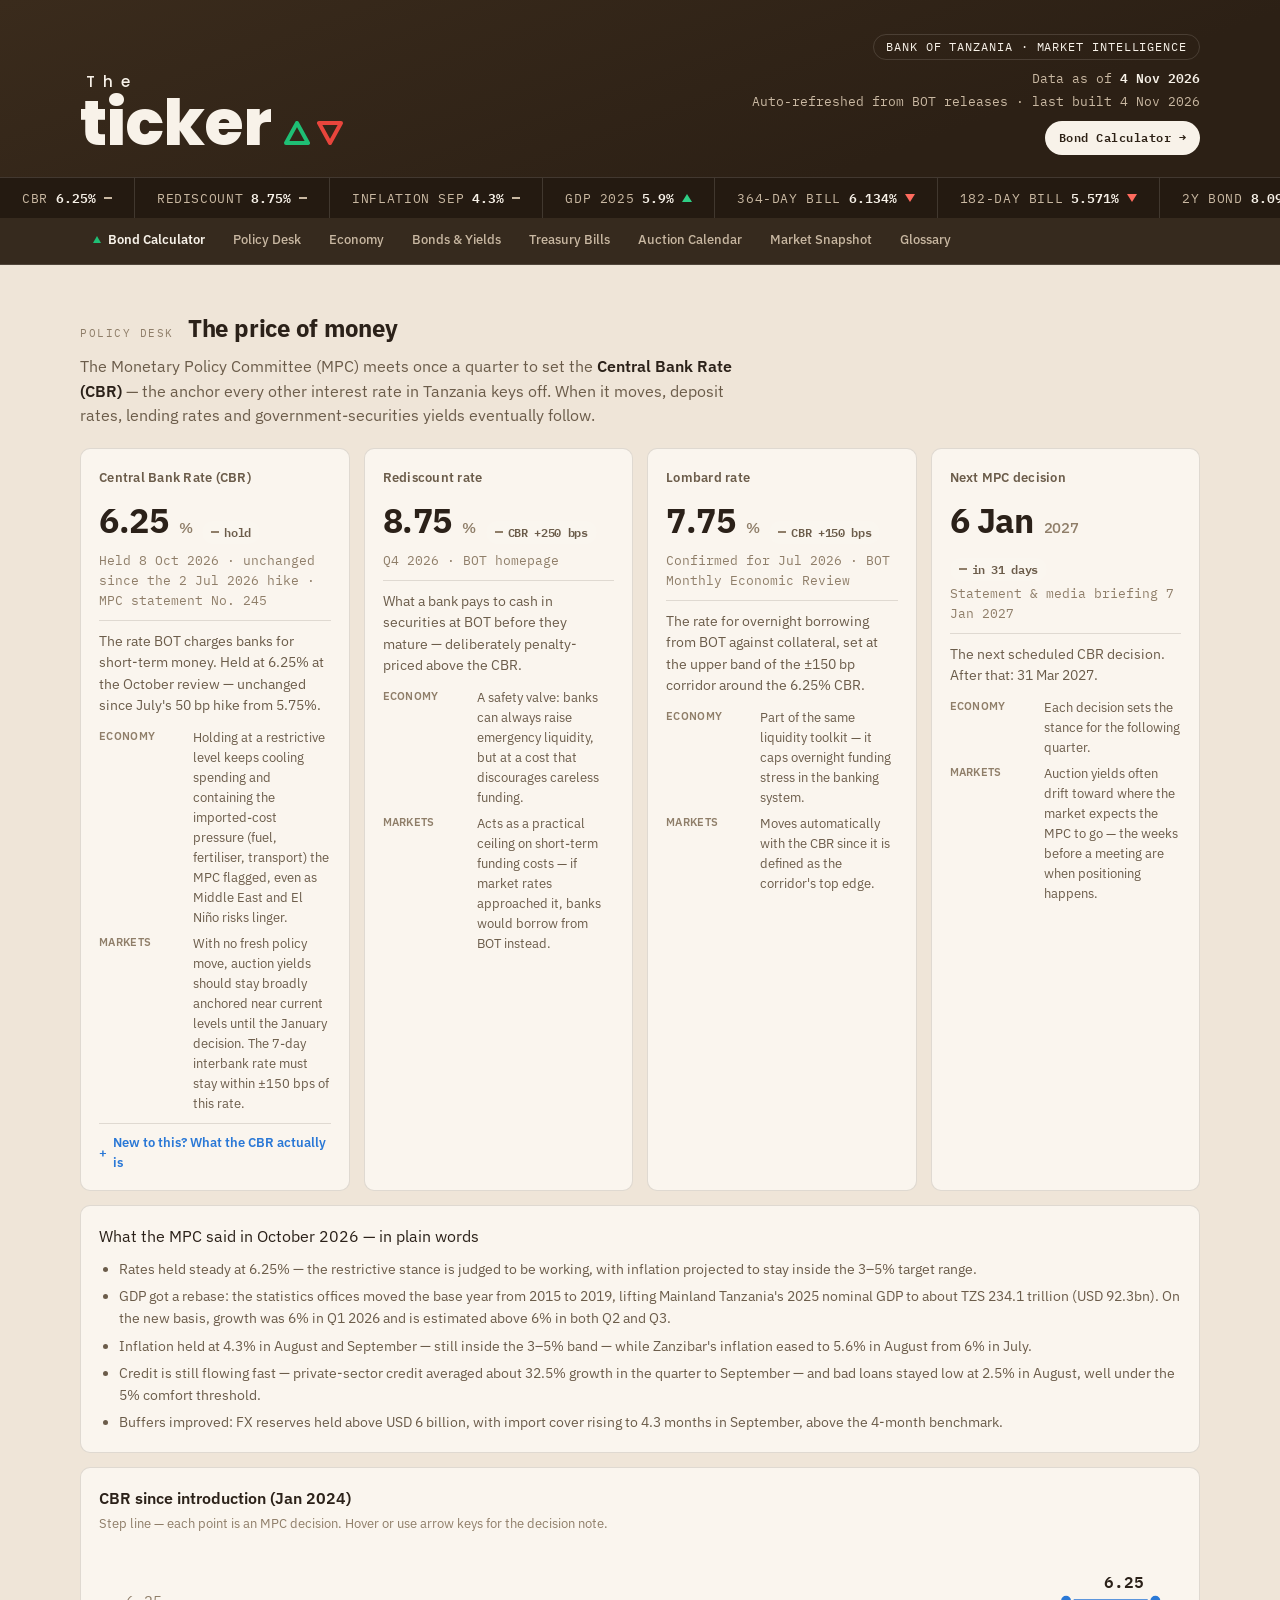
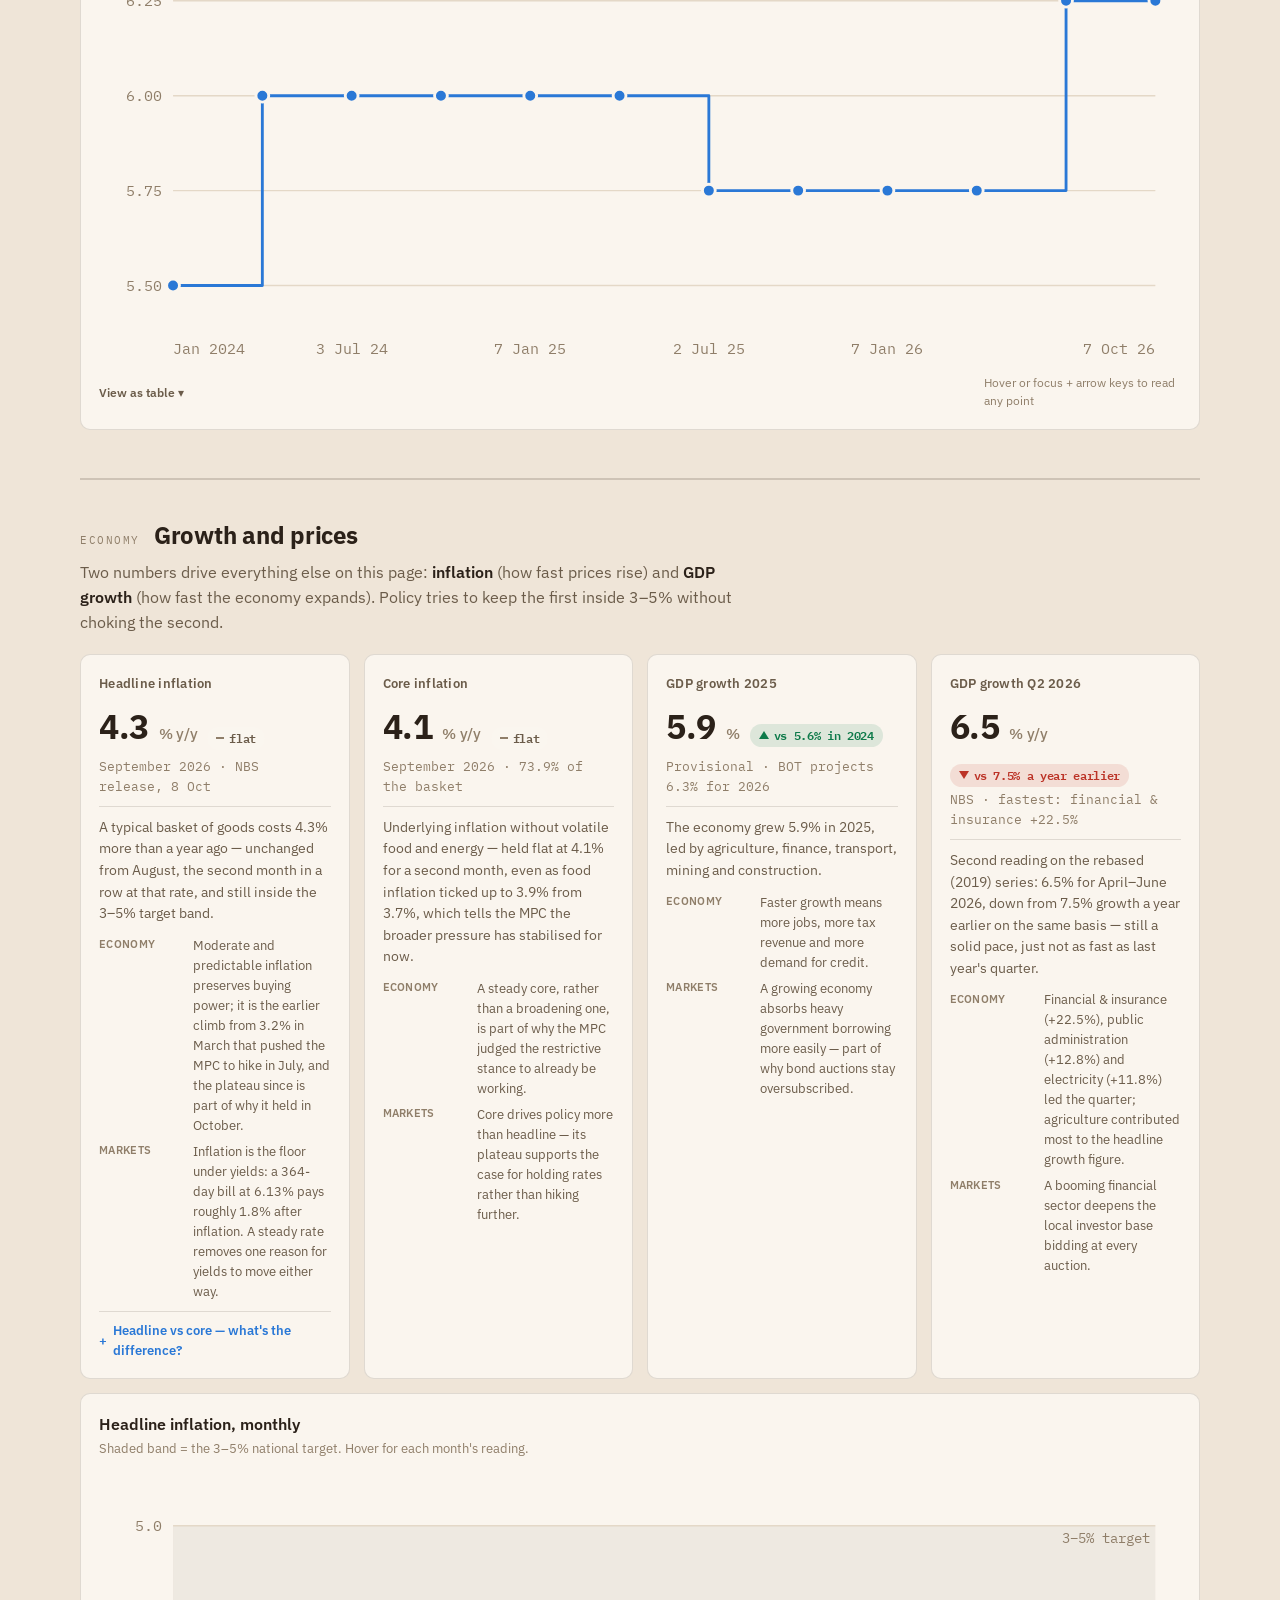
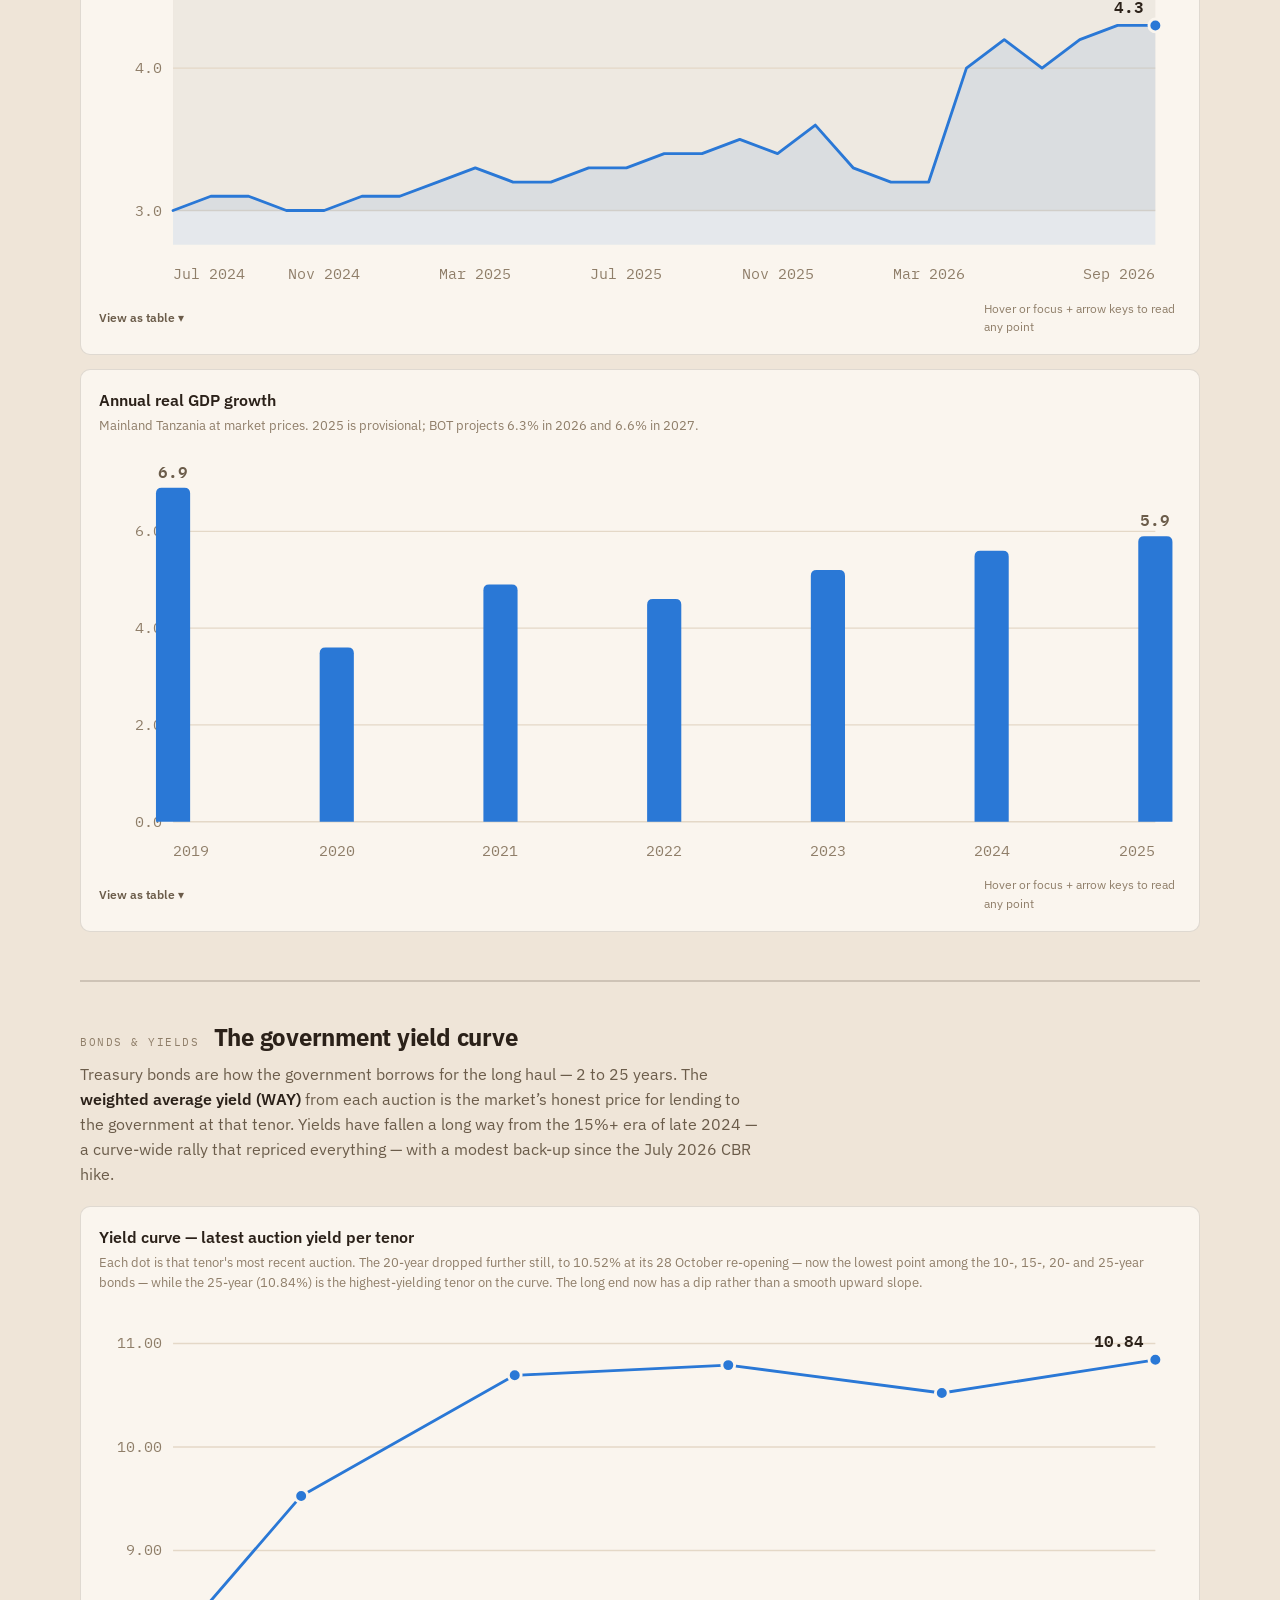
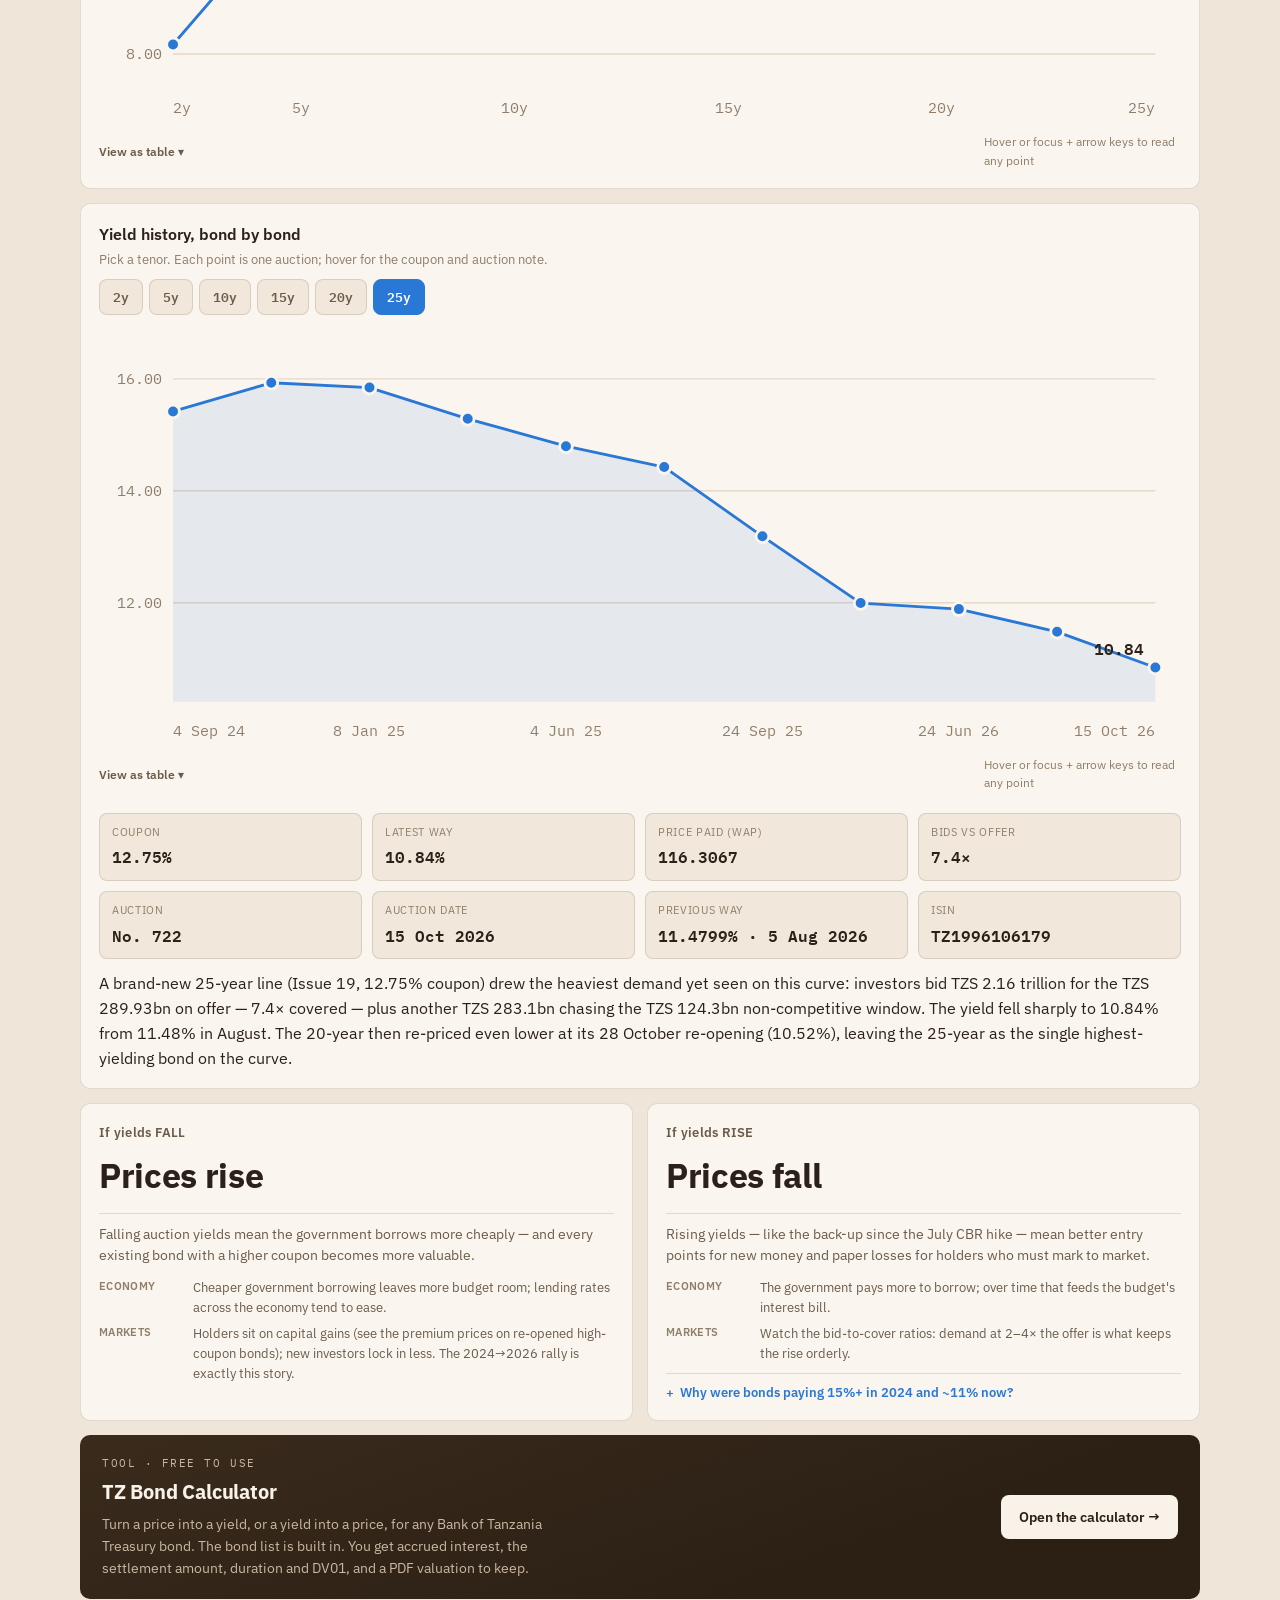
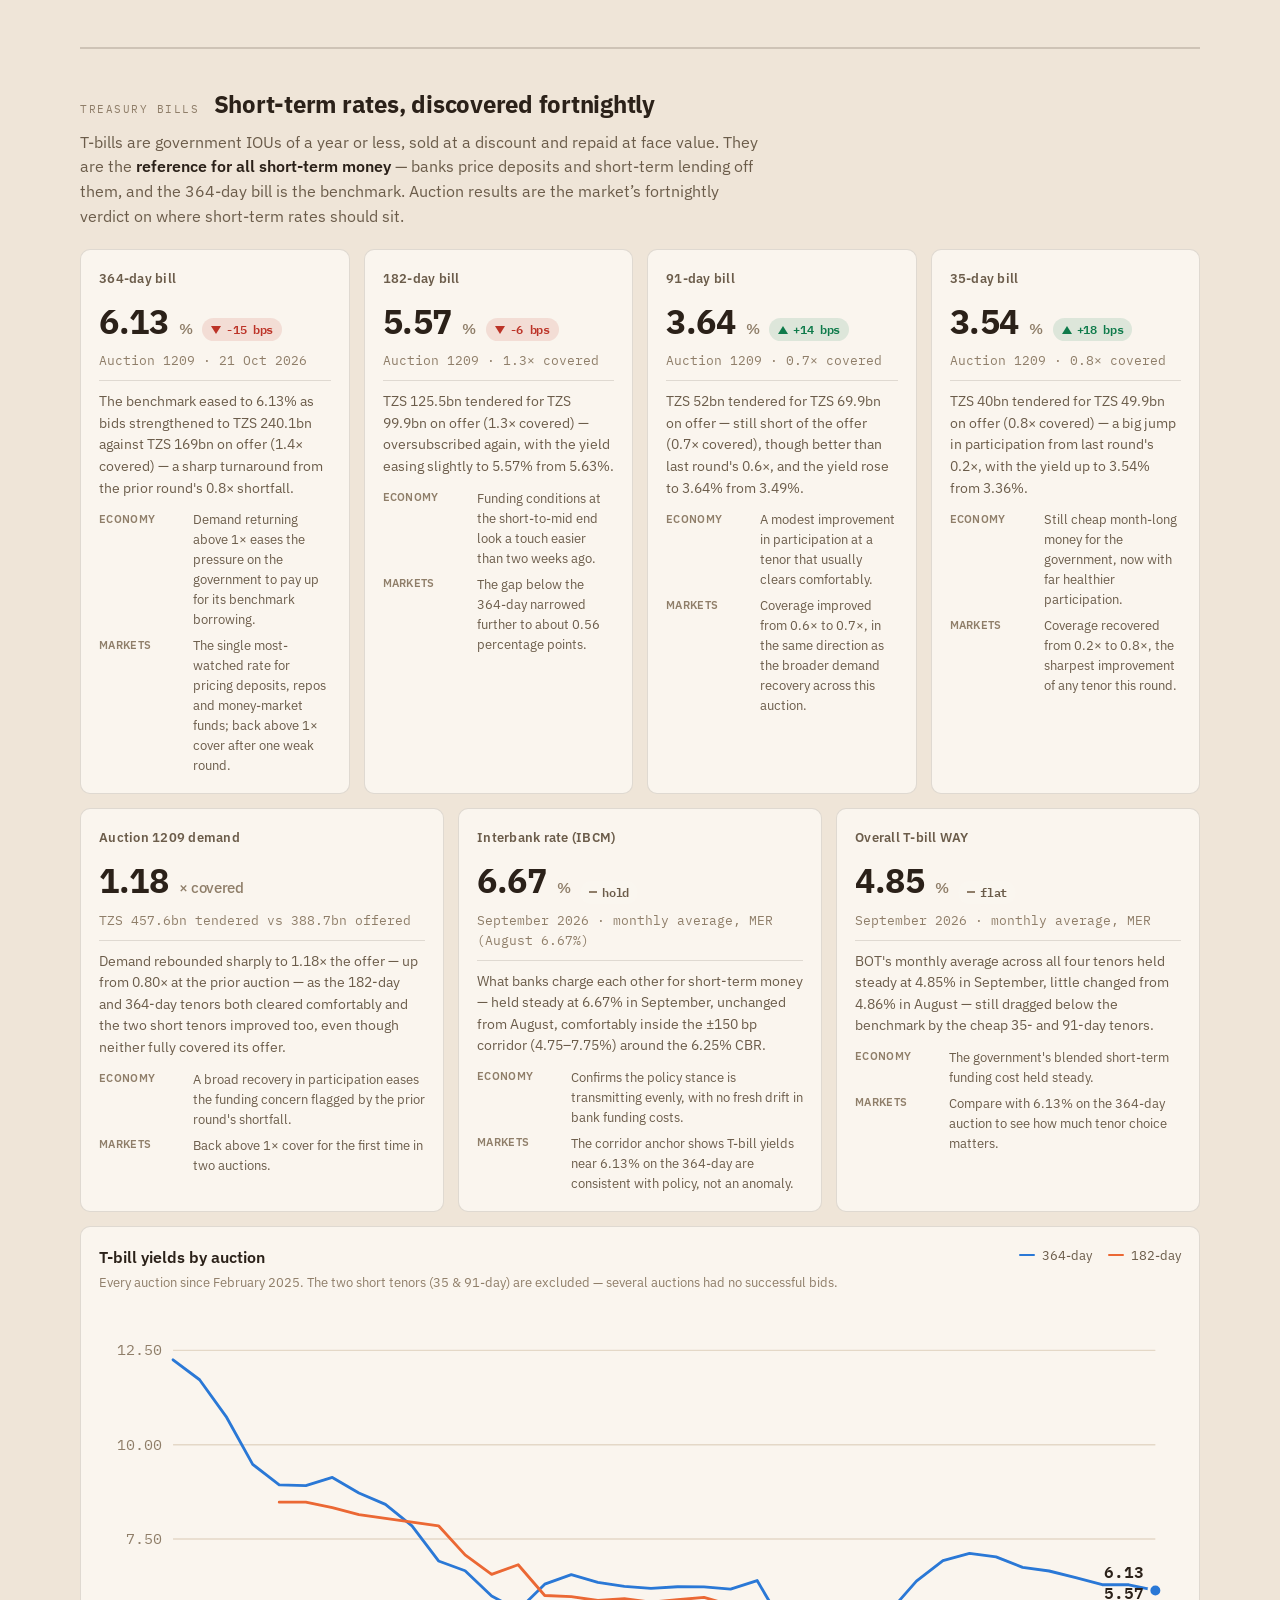
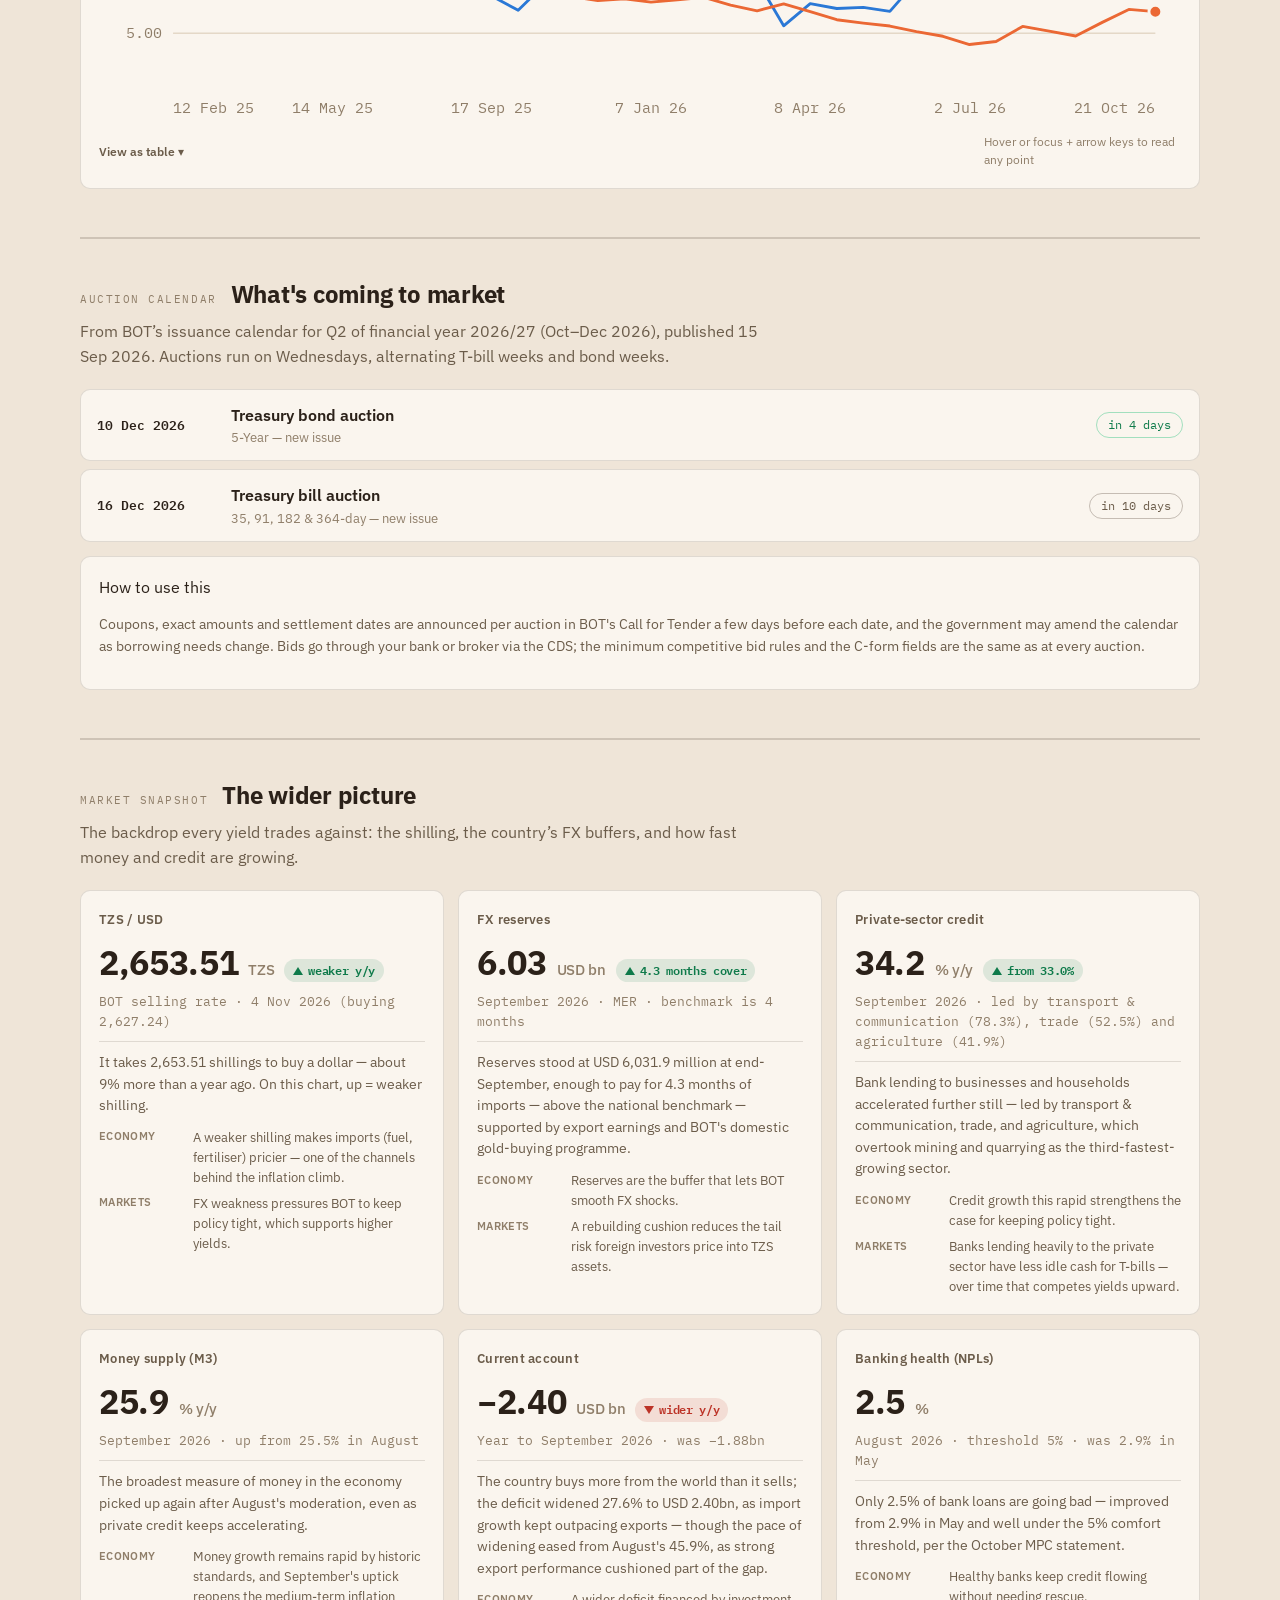
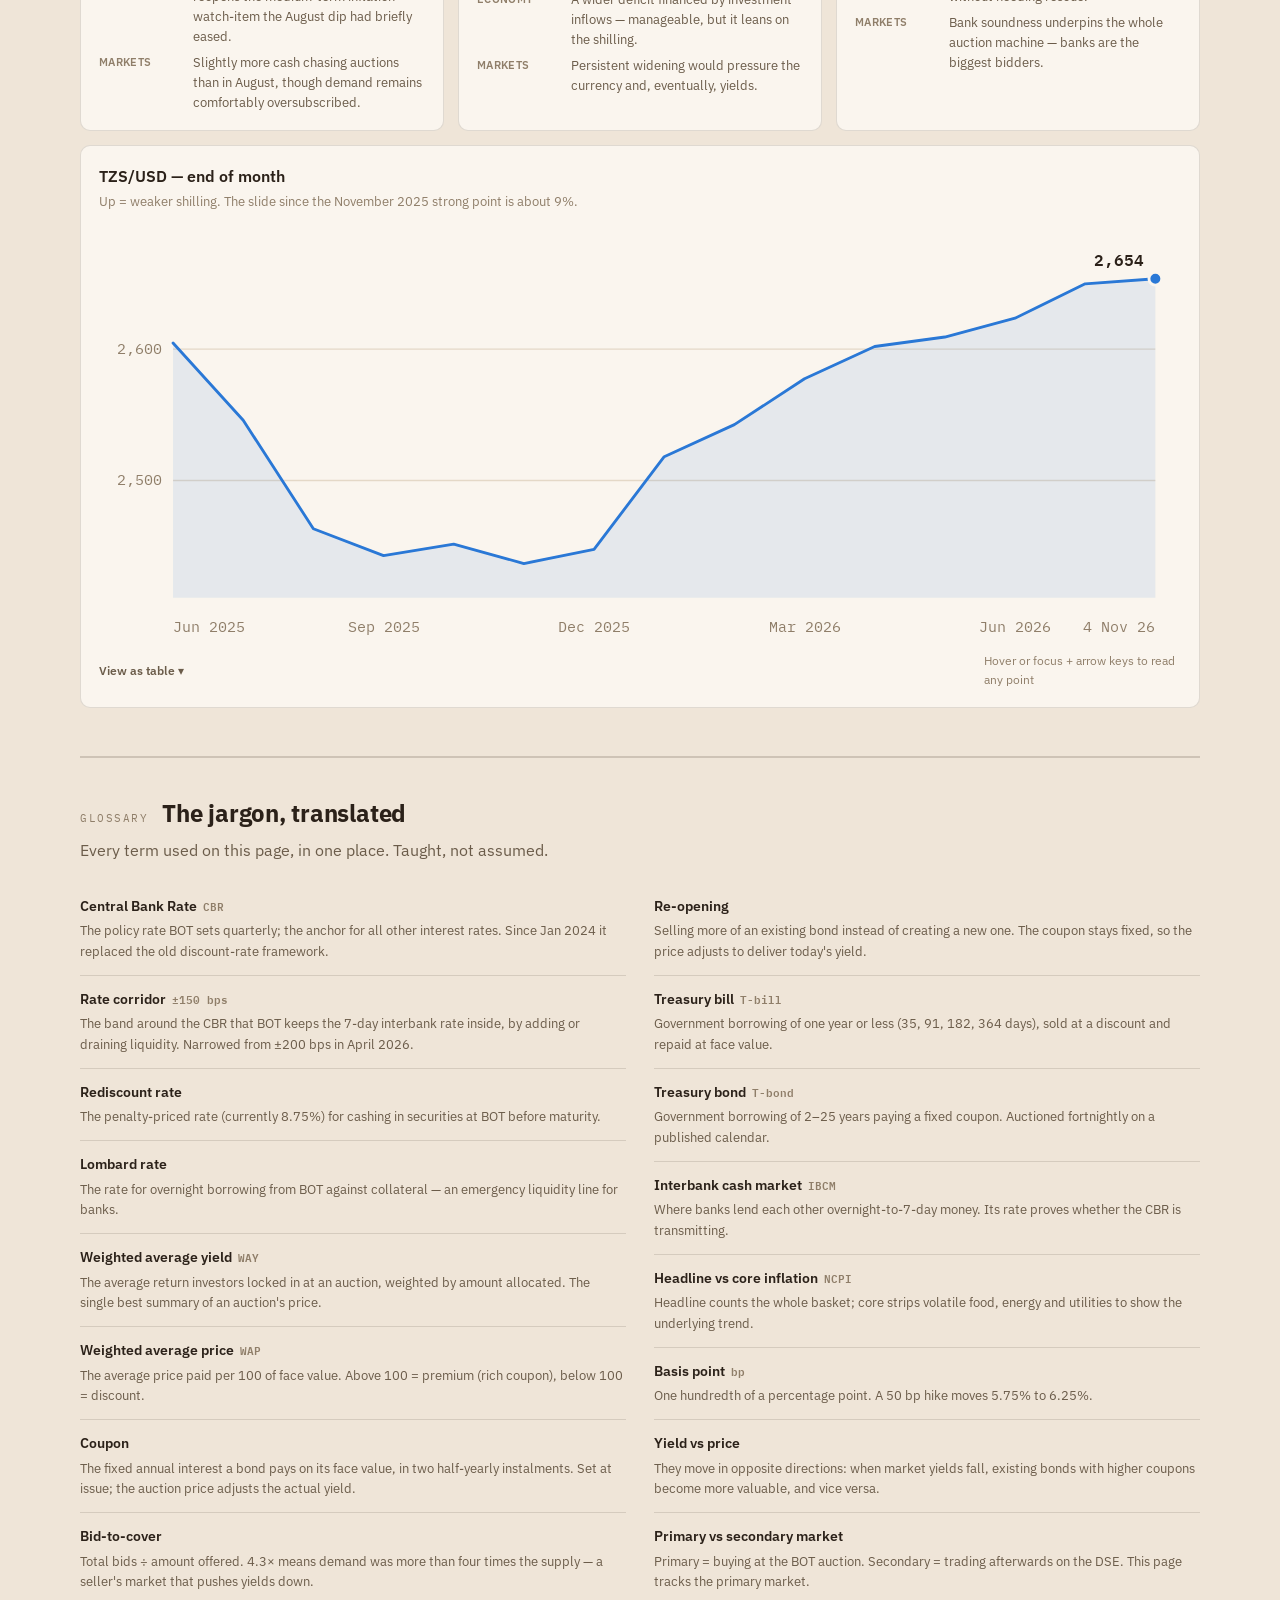
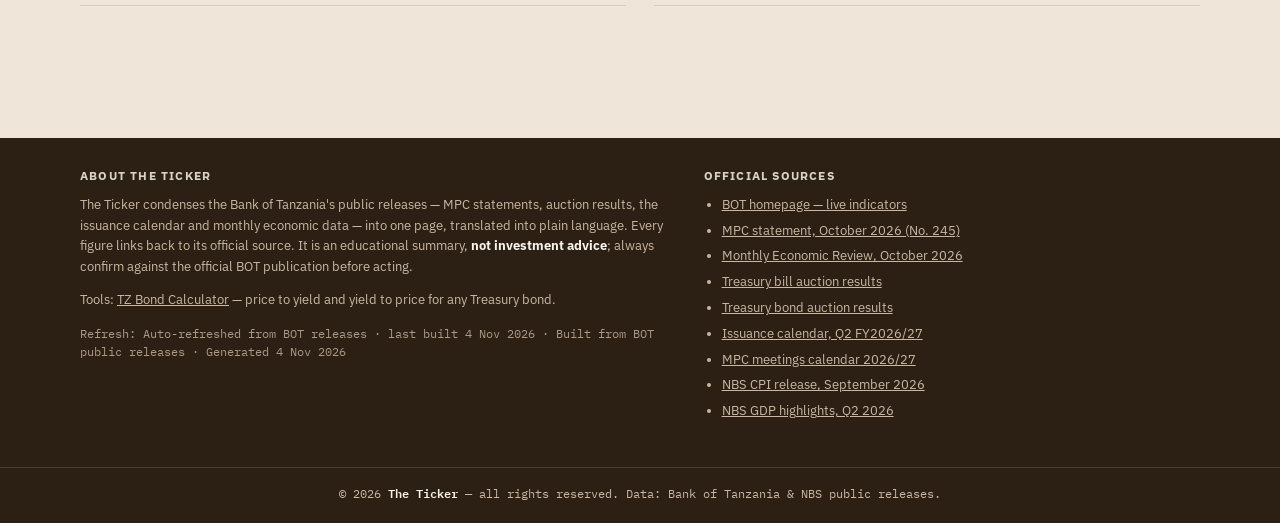
==== commit 620b9616: "refresh 2026-11-04" ====
--- a/index.html
+++ b/index.html
@@ -277,8 +277,8 @@
    Every value must come from a Bank of Tanzania (or NBS) publication.
    ════════════════════════════════════════════════════════════════════ */
 const DATA = { /* INJECT-DATA */
-  asOf: "2026-10-28",
-  updateLine: "Auto-refreshed from BOT releases · last built 28 Oct 2026",
+  asOf: "2026-11-04",
+  updateLine: "Auto-refreshed from BOT releases · last built 4 Nov 2026",
   tape: [
     {label:"CBR", value:"6.25%", dir:"fl"},
     {label:"REDISCOUNT", value:"8.75%", dir:"fl"},
@@ -286,25 +286,25 @@
     {label:"GDP 2025", value:"5.9%", dir:"up"},
     {label:"364-DAY BILL", value:"6.134%", dir:"dn"},
     {label:"182-DAY BILL", value:"5.571%", dir:"dn"},
-    {label:"2Y BOND", value:"8.403%", dir:"up"},
+    {label:"2Y BOND", value:"8.092%", dir:"dn"},
     {label:"5Y BOND", value:"9.528%", dir:"dn"},
     {label:"10Y BOND", value:"10.692%", dir:"dn"},
     {label:"15Y BOND", value:"10.791%", dir:"up"},
     {label:"20Y BOND", value:"10.521%", dir:"dn"},
     {label:"25Y BOND", value:"10.842%", dir:"dn"},
-    {label:"TZS/USD", value:"2,651.76", dir:"up"},
-    {label:"IBCM RATE", value:"6.67%", dir:"up"}
+    {label:"TZS/USD", value:"2,653.51", dir:"up"},
+    {label:"IBCM RATE", value:"6.67%", dir:"fl"}
   ],
   sources: [
     {name:"BOT homepage — live indicators", url:"https://www.bot.go.tz/"},
     {name:"MPC statement, October 2026 (No. 245)", url:"https://www.bot.go.tz/Adverts/PressRelease/en/2026100815530593.pdf"},
-    {name:"Monthly Economic Review, September 2026", url:"https://www.bot.go.tz/Publications/Regular/Monthly%20Economic%20Review/en/2026093021262104.pdf"},
+    {name:"Monthly Economic Review, October 2026", url:"https://www.bot.go.tz/Publications/Regular/Monthly%20Economic%20Review/en/2026102918183001.pdf"},
     {name:"Treasury bill auction results", url:"https://www.bot.go.tz/TBills"},
     {name:"Treasury bond auction results", url:"https://www.bot.go.tz/TBonds"},
     {name:"Issuance calendar, Q2 FY2026/27", url:"https://www.bot.go.tz/webdocs/SiteDocuments/en/2026092309332583.pdf"},
     {name:"MPC meetings calendar 2026/27", url:"https://www.bot.go.tz/webdocs/Other/MPC_Calendar.pdf"},
     {name:"NBS CPI release, September 2026", url:"https://www.nbs.go.tz/uploads/statistics/documents/en-1791475662-CPI%20%20Release_092026_English.pdf"},
-    {name:"NBS GDP highlights, Q1 2026", url:"https://www.nbs.go.tz/uploads/statistics/documents/en-1787377904-Highlights%20on%20the%20First%20Quarter%20GDP%202026%20FS.pdf"}
+    {name:"NBS GDP highlights, Q2 2026", url:"https://www.nbs.go.tz/uploads/statistics/documents/en-1792576131-Highlights%20on%20the%20Second%20Quarter%20Mainland%20Tanzania%20GDP%202026.pdf"}
   ],
   cbrHistory: [
     {t:"2024-01", v:5.5, note:"CBR introduced at 5.5% — first MPC under the new interest-rate framework"},
@@ -342,7 +342,7 @@
     {t:"2025-12-31",v:5.9,note:"Provisional; just under BOT's 6.0% projection"}
   ],
   yieldCurve: [
-    {t:2, v:8.4033, note:"Auction No. 712, 29 Jul 2026 · 9.50% coupon · bids 3.9× the offer"},
+    {t:2, v:8.0919, note:"Auction No. 712 re-opening, 4 Nov 2026 · 9.50% coupon · bids 2.9× the offer"},
     {t:5, v:9.5275, note:"Auction No. 700 re-opening, 16 Sep 2026 · 10.25% coupon · bids 2.8× the offer"},
     {t:10, v:10.6924, note:"Auction No. 711 re-opening, 2 Sep 2026 · 11.25% coupon · bids 2.5×"},
     {t:15, v:10.7907, note:"Auction No. 696 3rd sale, 30 Sep 2026 · 12.25% coupon · bids 2.6× the offer — now prices above the 10-year, a normal upward-sloping curve"},
@@ -350,15 +350,16 @@
     {t:25, v:10.8422, note:"Auction No. 722, 15 Oct 2026 · 12.75% coupon, new issue · bids 7.4× the offer — now the highest-yielding tenor on the curve"}
   ],
   tenors: [
-    {y:2, name:"2-Year", coupon:"9.50%", way:8.4033, wap:"101.9580", date:"2026-07-29", auc:"No. 712", bid:"3.9×", prev:"8.3624% · 4 Mar 2026", isin:"TZ1996106120",
-     note:"Investors bid TZS 438bn for the TZS 111bn on offer. The 2-year is the closest bond to the CBR's orbit — its yield (8.40%) is roughly the policy rate plus a 2-year risk premium.",
+    {y:2, name:"2-Year", coupon:"9.50%", way:8.0919, wap:"102.2098", date:"2026-11-04", auc:"No. 712 re-opening", bid:"2.9×", prev:"8.4033% · 29 Jul 2026", isin:"TZ1996106120",
+     note:"The 4 November re-opening of the same 9.50% line drew TZS 394.9bn of bids for the TZS 136.9bn on offer — 2.9× covered. The yield eased to 8.09% from 8.40% in July, the lowest level yet for this tenor this cycle. The 2-year is the closest bond to the CBR's orbit — its yield is now only about 185bps above the 6.25% policy rate.",
      hist:[
       {t:"2025-02-05",v:12.551,note:"Auction 668 · 12.5% coupon"},
       {t:"2025-04-16",v:12.0835,note:"Auction 668 re-opening · 12.5% coupon"},
       {t:"2025-07-09",v:12.1695,note:"Auction 672 · 12% coupon"},
       {t:"2025-10-15",v:10.0481,note:"Auction 687 · 10% coupon"},
       {t:"2026-03-04",v:8.3624,note:"Auction 697 · 9.5% coupon"},
-      {t:"2026-07-29",v:8.4033,note:"Auction 712 · 9.5% coupon"}
+      {t:"2026-07-29",v:8.4033,note:"Auction 712 · 9.5% coupon"},
+      {t:"2026-11-04",v:8.0919,note:"Auction 712 re-opening · 9.5% coupon · bids 2.9× the offer"}
      ]},
     {y:5, name:"5-Year", coupon:"10.25%", way:9.5275, wap:"102.6275", date:"2026-09-16", auc:"No. 700 re-opening", bid:"2.8×", prev:"9.5385% · 29 Apr 2026", isin:"TZ1996105965",
      note:"The 5-year returned to market on 16 September after a five-month gap, re-opening the same 10.25% coupon line from April. Investors bid TZS 397bn for the TZS 142.7bn on offer (2.8×), holding the yield essentially flat at 9.53% — a 1bp dip from April.",
@@ -473,7 +474,7 @@
     {t:"2025-12",v:2447.5},{t:"2026-01",v:2518.1},{t:"2026-02",v:2542.5},
     {t:"2026-03",v:2577.4},{t:"2026-04",v:2602},{t:"2026-05",v:2609.2},
     {t:"2026-06",v:2623.5},{t:"2026-07",v:2649.7},
-    {t:"2026-10-28",v:2651.76,note:"Latest BOT indicative selling rate (buying 2,625.51)"}
+    {t:"2026-11-04",v:2653.51,note:"Latest BOT indicative selling rate (buying 2,627.24)"}
   ],
   calendar: [
     {date:"2026-11-04", what:"Treasury bond auction", m:"2-Year — re-opening"},
@@ -855,10 +856,10 @@
     plain:"The economy grew 5.9% in 2025, led by agriculture, finance, transport, mining and construction.",
     econ:"Faster growth means more jobs, more tax revenue and more demand for credit.",
     mkt:"A growing economy absorbs heavy government borrowing more easily — part of why bond auctions stay oversubscribed."});
-  tile(g,{label:"GDP growth Q1 2026", value:"6.0", unit:"% y/y", delta:"new 2019 base", dir:"up",
-    sub:"NBS · fastest: financial services +20.5%",
-    plain:"First reading on the rebased (2019) series: 6.0% versus 4.3% a year earlier on the same basis. Not directly comparable with the older 2015-base numbers.",
-    econ:"Financial services (+20.5%), health (+13.1%) and education (+11.3%) led the quarter.",
+  tile(g,{label:"GDP growth Q2 2026", value:"6.5", unit:"% y/y", delta:"vs 7.5% a year earlier", dir:"dn",
+    sub:"NBS · fastest: financial & insurance +22.5%",
+    plain:"Second reading on the rebased (2019) series: 6.5% for April–June 2026, down from 7.5% growth a year earlier on the same basis — still a solid pace, just not as fast as last year's quarter.",
+    econ:"Financial & insurance (+22.5%), public administration (+12.8%) and electricity (+11.8%) led the quarter; agriculture contributed most to the headline growth figure.",
     mkt:"A booming financial sector deepens the local investor base bidding at every auction."});
   chartCard(sec,{title:"Headline inflation, monthly",
     note:"Shaded band = the 3–5% national target. Hover for each month's reading.",
@@ -949,16 +950,16 @@
     plain:"Demand rebounded sharply to 1.18× the offer — up from 0.80× at the prior auction — as the 182-day and 364-day tenors both cleared comfortably and the two short tenors improved too, even though neither fully covered its offer.",
     econ:"A broad recovery in participation eases the funding concern flagged by the prior round's shortfall.",
     mkt:"Back above 1× cover for the first time in two auctions."});
-  tile(g2,{label:"Interbank rate (IBCM)", value:"6.67", unit:"%", delta:"+10 bps", dir:"up",
-    sub:"August 2026 · monthly average, MER (July 6.57%)",
-    plain:"What banks charge each other for short-term money — averaged 6.67% in August, up from 6.57% in July, comfortably inside the ±150 bp corridor (4.75–7.75%) around the 6.25% CBR.",
-    econ:"Confirms the July hike is still transmitting through bank funding costs.",
-    mkt:"The corridor anchor shows T-bill yields near 6.29% on the 364-day are consistent with policy, not an anomaly."});
-  tile(g2,{label:"Overall T-bill WAY", value:"4.86", unit:"%", delta:"+12 bps", dir:"up",
-    sub:"August 2026 · monthly average, MER",
-    plain:"BOT's monthly average across all four tenors rose to 4.86% in August from 4.74% in July — still dragged below the benchmark by the cheap 35- and 91-day tenors.",
-    econ:"The government's blended short-term funding cost ticked up.",
-    mkt:"Compare with 6.29% on the 364-day auction to see how much tenor choice matters."});
+  tile(g2,{label:"Interbank rate (IBCM)", value:"6.67", unit:"%", delta:"hold", dir:"fl",
+    sub:"September 2026 · monthly average, MER (August 6.67%)",
+    plain:"What banks charge each other for short-term money — held steady at 6.67% in September, unchanged from August, comfortably inside the ±150 bp corridor (4.75–7.75%) around the 6.25% CBR.",
+    econ:"Confirms the policy stance is transmitting evenly, with no fresh drift in bank funding costs.",
+    mkt:"The corridor anchor shows T-bill yields near 6.13% on the 364-day are consistent with policy, not an anomaly."});
+  tile(g2,{label:"Overall T-bill WAY", value:"4.85", unit:"%", delta:"flat", dir:"fl",
+    sub:"September 2026 · monthly average, MER",
+    plain:"BOT's monthly average across all four tenors held steady at 4.85% in September, little changed from 4.86% in August — still dragged below the benchmark by the cheap 35- and 91-day tenors.",
+    econ:"The government's blended short-term funding cost held steady.",
+    mkt:"Compare with 6.13% on the 364-day auction to see how much tenor choice matters."});
   chartCard(sec,{title:"T-bill yields by auction",
     note:"Every auction since February 2025. The two short tenors (35 & 91-day) are excluded — several auctions had no successful bids.",
     series:[{name:"364-day", color:"var(--s1)", points:DATA.tbill364},
@@ -991,30 +992,30 @@
   secHead(sec,"Market Snapshot","The wider picture",
     'The backdrop every yield trades against: the shilling, the country’s FX buffers, and how fast money and credit are growing.');
   const g=el("div","grid c3"); sec.append(g);
-  tile(g,{label:"TZS / USD", value:"2,651.76", unit:"TZS", delta:"weaker y/y", dir:"up",
-    sub:"BOT selling rate · 28 Oct 2026 (buying 2,625.51)",
-    plain:"It takes 2,651.76 shillings to buy a dollar — about 9% more than a year ago. On this chart, up = weaker shilling.",
+  tile(g,{label:"TZS / USD", value:"2,653.51", unit:"TZS", delta:"weaker y/y", dir:"up",
+    sub:"BOT selling rate · 4 Nov 2026 (buying 2,627.24)",
+    plain:"It takes 2,653.51 shillings to buy a dollar — about 9% more than a year ago. On this chart, up = weaker shilling.",
     econ:"A weaker shilling makes imports (fuel, fertiliser) pricier — one of the channels behind the inflation climb.",
     mkt:"FX weakness pressures BOT to keep policy tight, which supports higher yields."});
-  tile(g,{label:"FX reserves", value:">6.0", unit:"USD bn", delta:"4.3 months cover", dir:"up",
-    sub:"September 2026 · benchmark is 4 months",
-    plain:"BOT says reserves are now “hovering above USD 6 billion”, enough to pay for 4.3 months of imports — up from 4.2 months in August — supported by gold exports and BOT's domestic gold-buying programme.",
+  tile(g,{label:"FX reserves", value:"6.03", unit:"USD bn", delta:"4.3 months cover", dir:"up",
+    sub:"September 2026 · MER · benchmark is 4 months",
+    plain:"Reserves stood at USD 6,031.9 million at end-September, enough to pay for 4.3 months of imports — above the national benchmark — supported by export earnings and BOT's domestic gold-buying programme.",
     econ:"Reserves are the buffer that lets BOT smooth FX shocks.",
     mkt:"A rebuilding cushion reduces the tail risk foreign investors price into TZS assets."});
-  tile(g,{label:"Private-sector credit", value:"33.0", unit:"% y/y", delta:"from 31.2%", dir:"up",
-    sub:"August 2026 · led by transport & communication (77.2%), mining (75.9%) and trade (47.1%)",
-    plain:"Bank lending to businesses and households accelerated further — led by transport & communication, mining and quarrying, and trade.",
+  tile(g,{label:"Private-sector credit", value:"34.2", unit:"% y/y", delta:"from 33.0%", dir:"up",
+    sub:"September 2026 · led by transport & communication (78.3%), trade (52.5%) and agriculture (41.9%)",
+    plain:"Bank lending to businesses and households accelerated further still — led by transport & communication, trade, and agriculture, which overtook mining and quarrying as the third-fastest-growing sector.",
     econ:"Credit growth this rapid strengthens the case for keeping policy tight.",
     mkt:"Banks lending heavily to the private sector have less idle cash for T-bills — over time that competes yields upward."});
   const g2=el("div","grid c3"); g2.style.marginTop="14px"; sec.append(g2);
-  tile(g2,{label:"Money supply (M3)", value:"25.5", unit:"% y/y",
-    sub:"August 2026 · down from 26.9% in July",
-    plain:"The broadest measure of money in the economy moderated — consistent with the less accommodative policy stance, even as private credit keeps accelerating.",
-    econ:"Money growth is still rapid by historic standards, but the deceleration eases the medium-term inflation watch-item.",
-    mkt:"Slightly less cash chasing auctions than in July, though demand remains comfortably oversubscribed."});
-  tile(g2,{label:"Current account", value:"−2.48", unit:"USD bn", delta:"wider y/y", dir:"dn",
-    sub:"Year to August 2026 · was −1.70bn",
-    plain:"The country buys more from the world than it sells; the deficit widened 45.9%, driven by investment- and energy-related import demand outweighing export growth.",
+  tile(g2,{label:"Money supply (M3)", value:"25.9", unit:"% y/y",
+    sub:"September 2026 · up from 25.5% in August",
+    plain:"The broadest measure of money in the economy picked up again after August's moderation, even as private credit keeps accelerating.",
+    econ:"Money growth remains rapid by historic standards, and September's uptick reopens the medium-term inflation watch-item the August dip had briefly eased.",
+    mkt:"Slightly more cash chasing auctions than in August, though demand remains comfortably oversubscribed."});
+  tile(g2,{label:"Current account", value:"−2.40", unit:"USD bn", delta:"wider y/y", dir:"dn",
+    sub:"Year to September 2026 · was −1.88bn",
+    plain:"The country buys more from the world than it sells; the deficit widened 27.6% to USD 2.40bn, as import growth kept outpacing exports — though the pace of widening eased from August's 45.9%, as strong export performance cushioned part of the gap.",
     econ:"A wider deficit financed by investment inflows — manageable, but it leans on the shilling.",
     mkt:"Persistent widening would pressure the currency and, eventually, yields."});
   tile(g2,{label:"Banking health (NPLs)", value:"2.5", unit:"%",
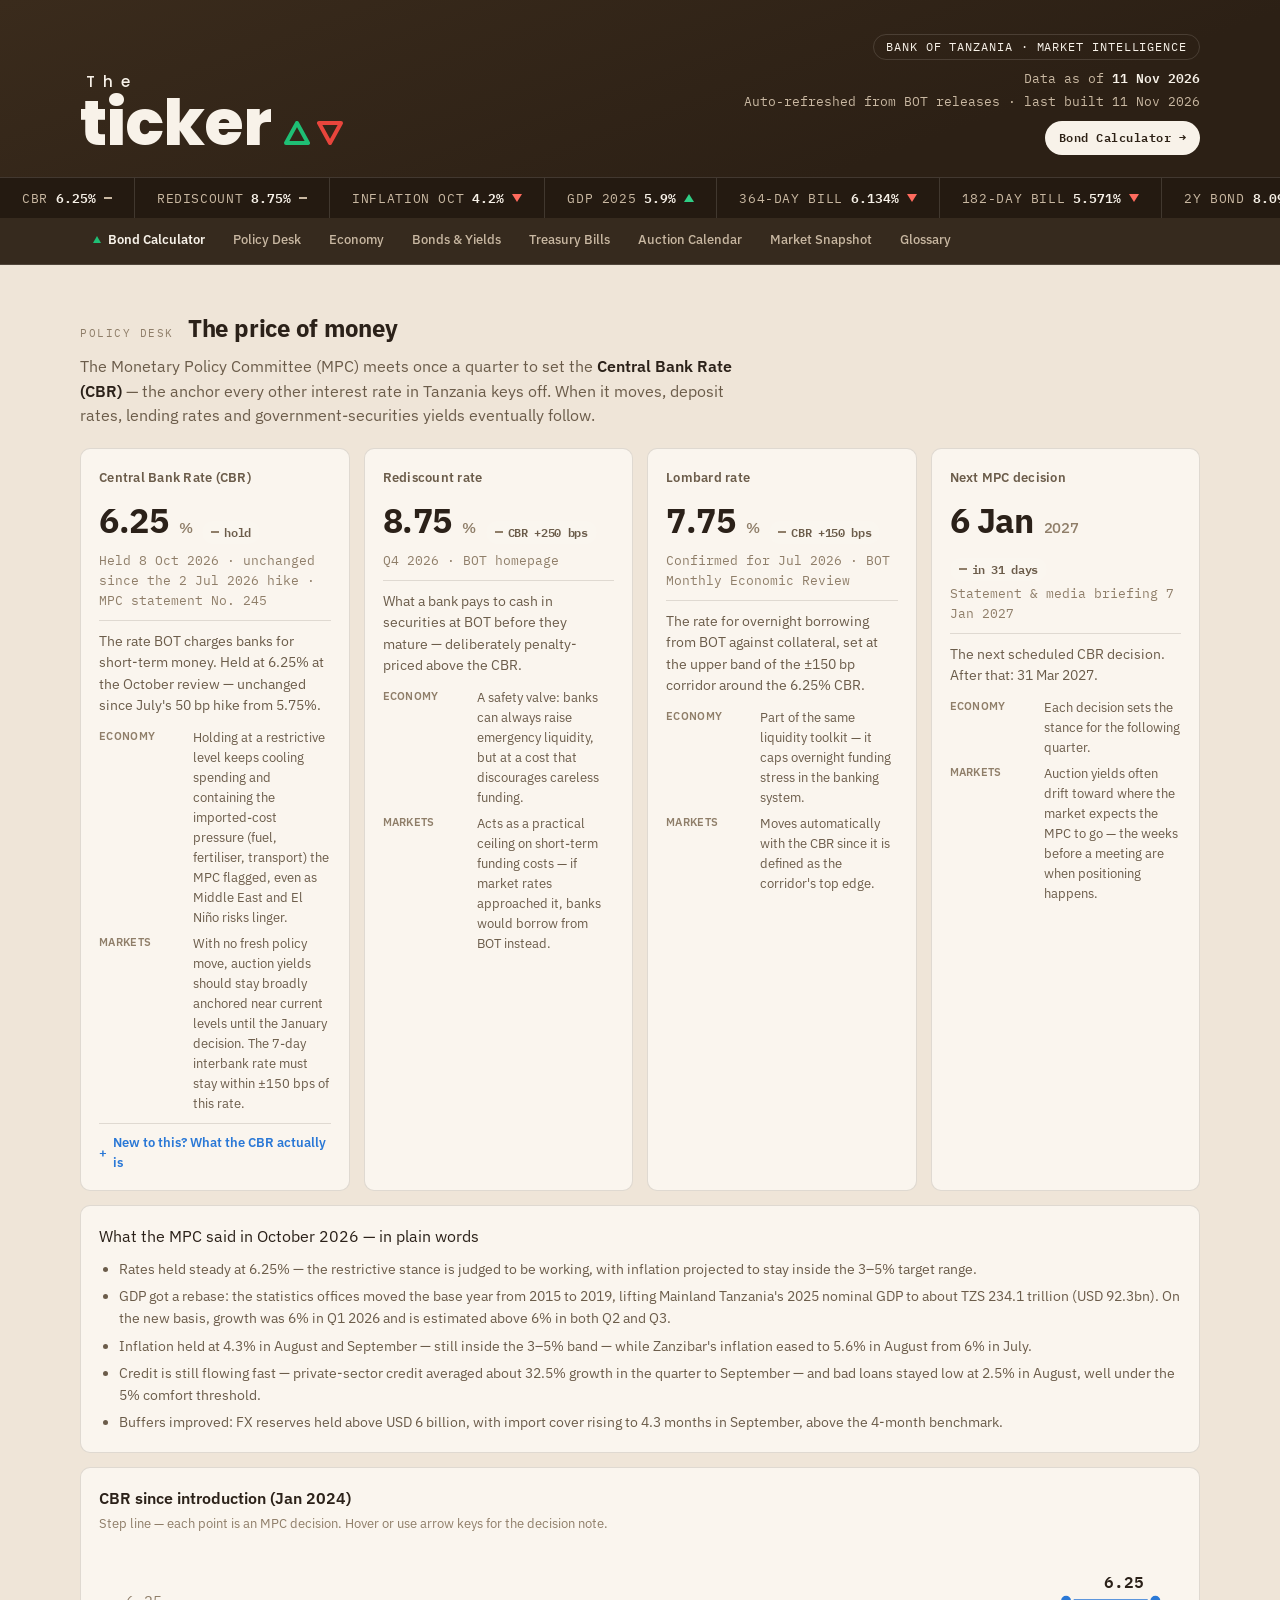
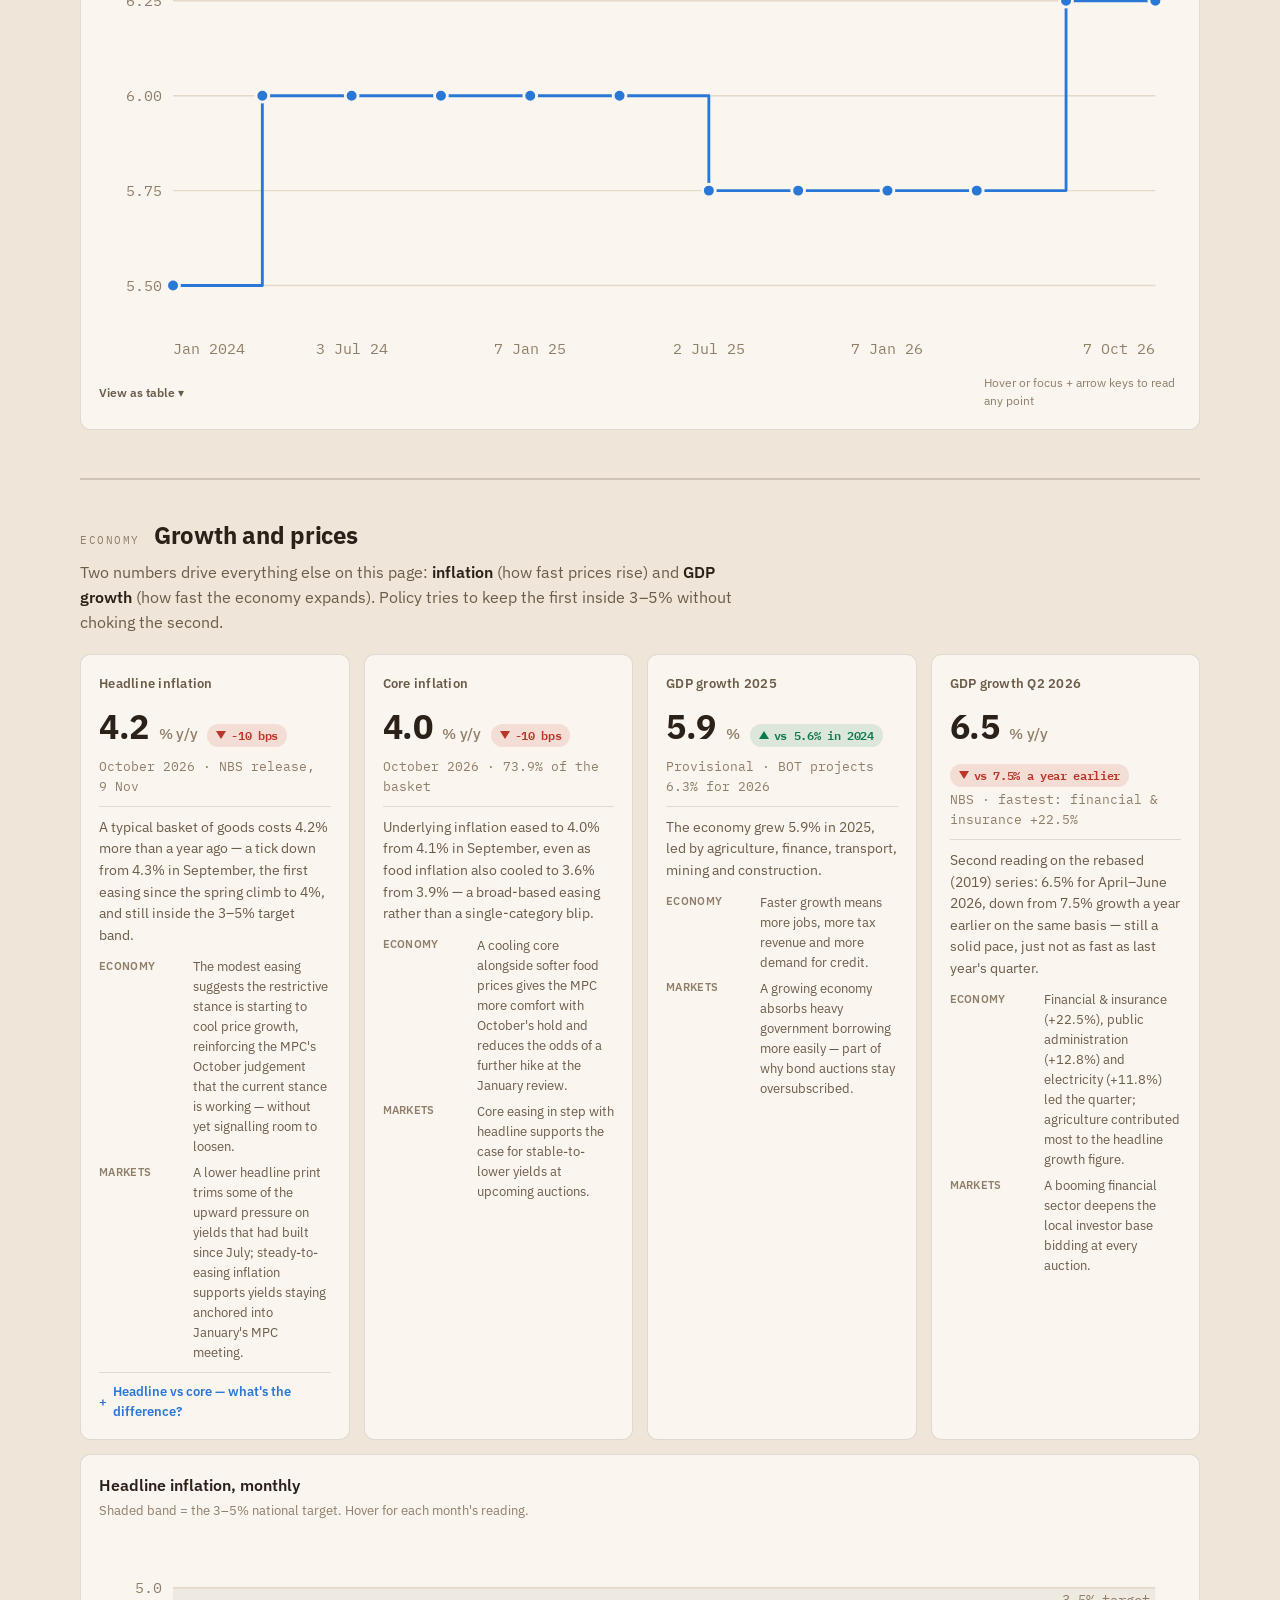
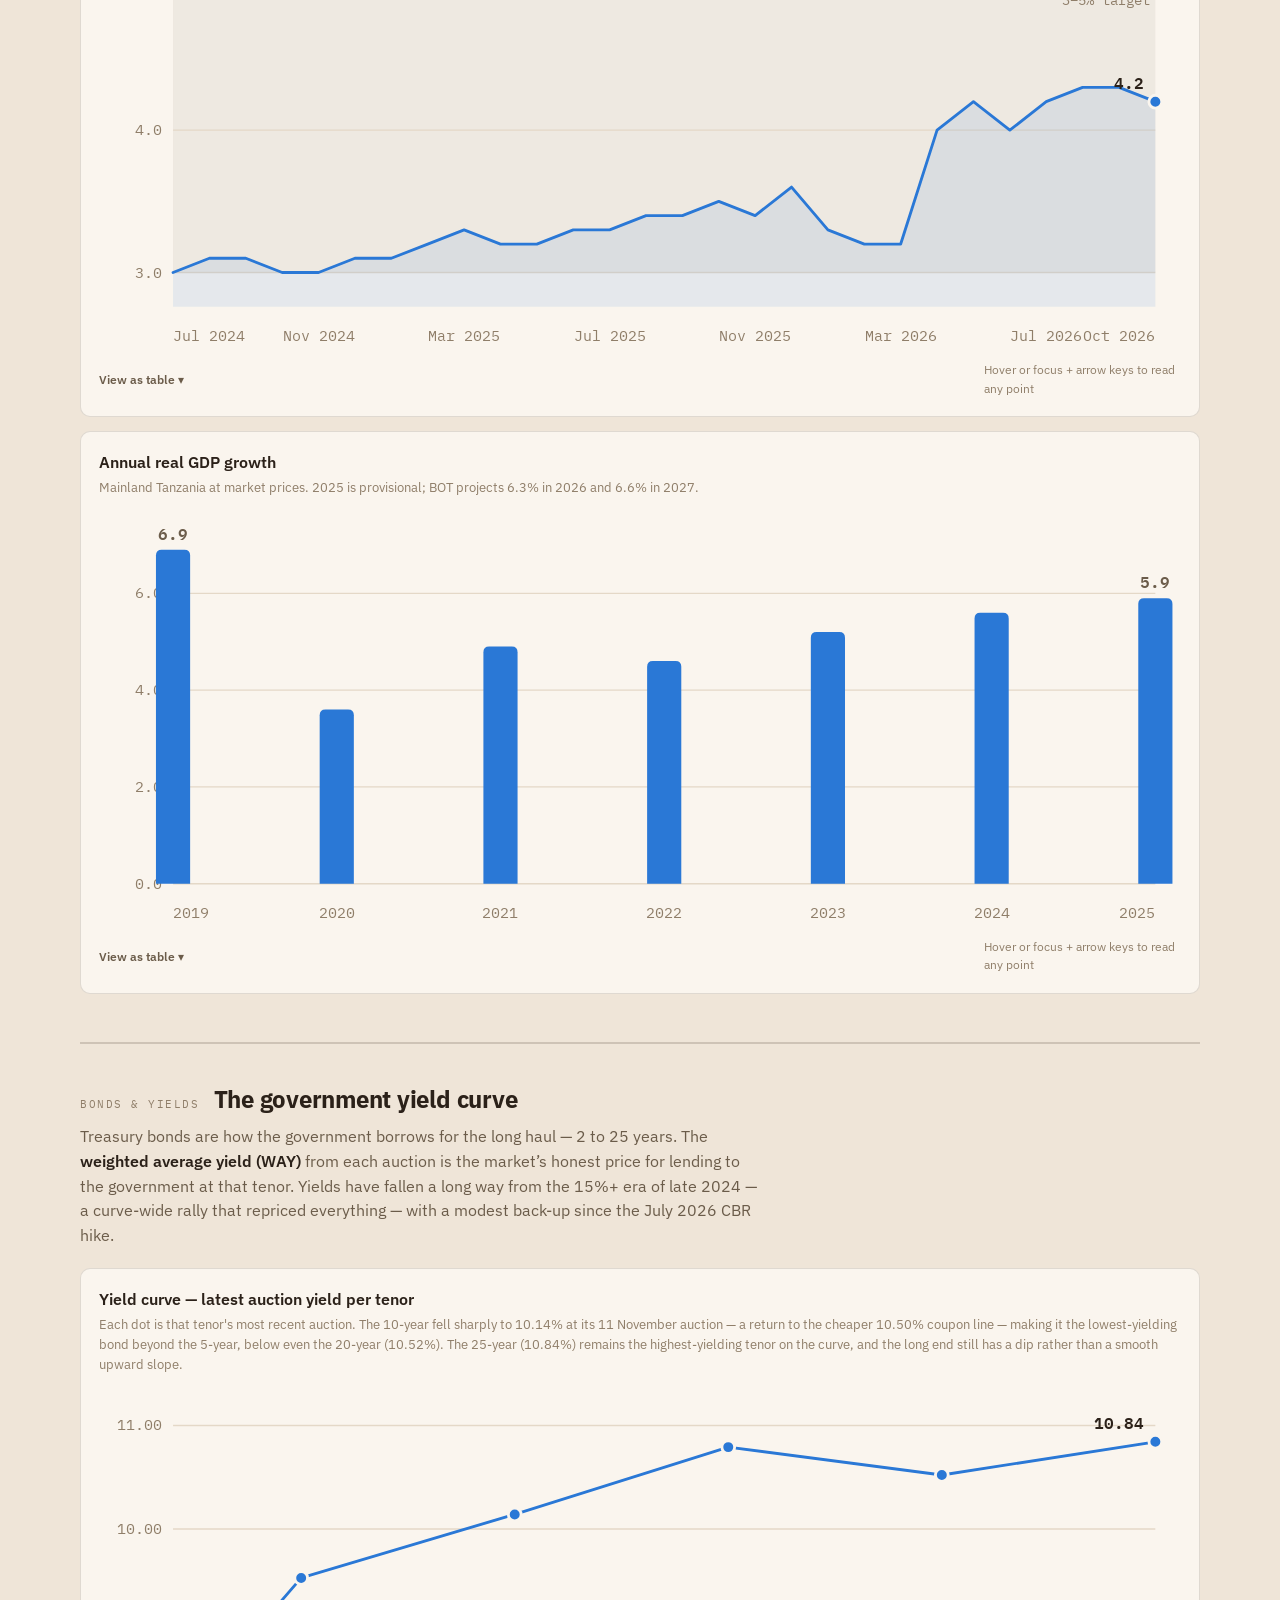
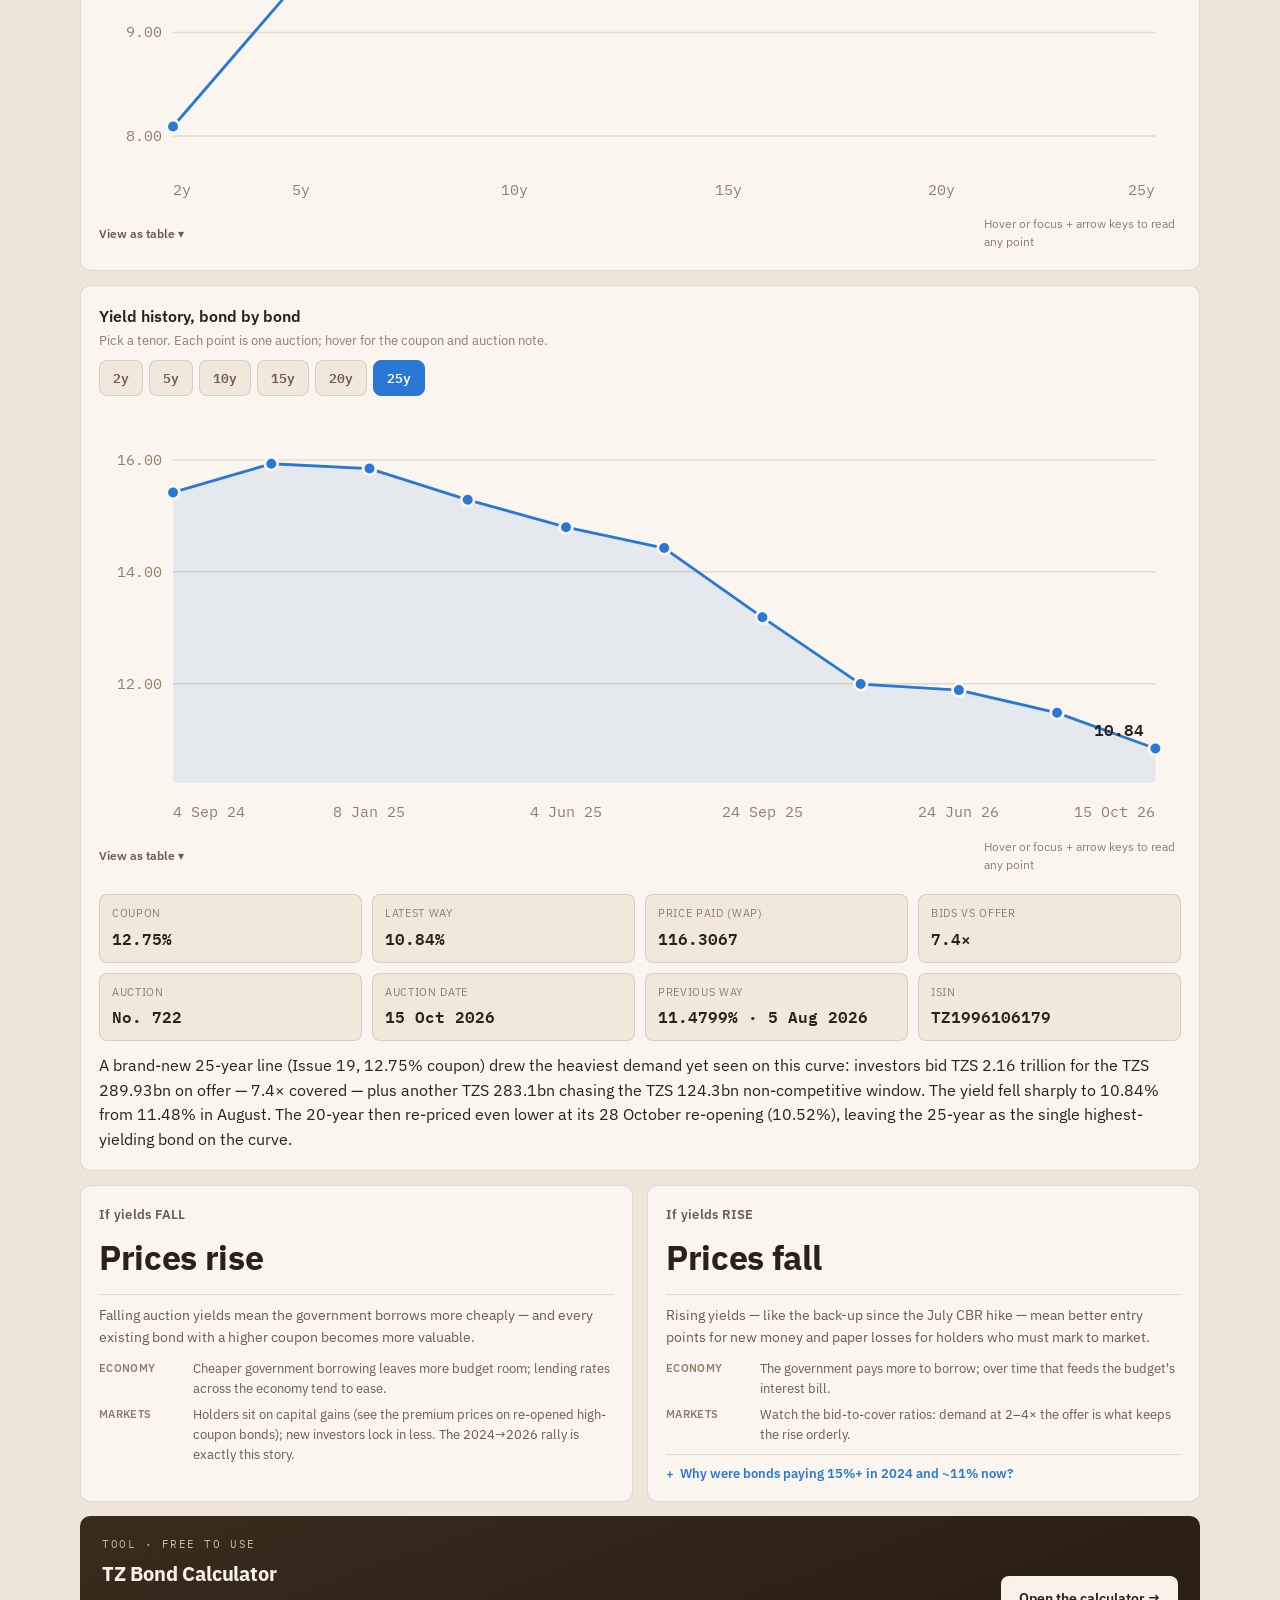
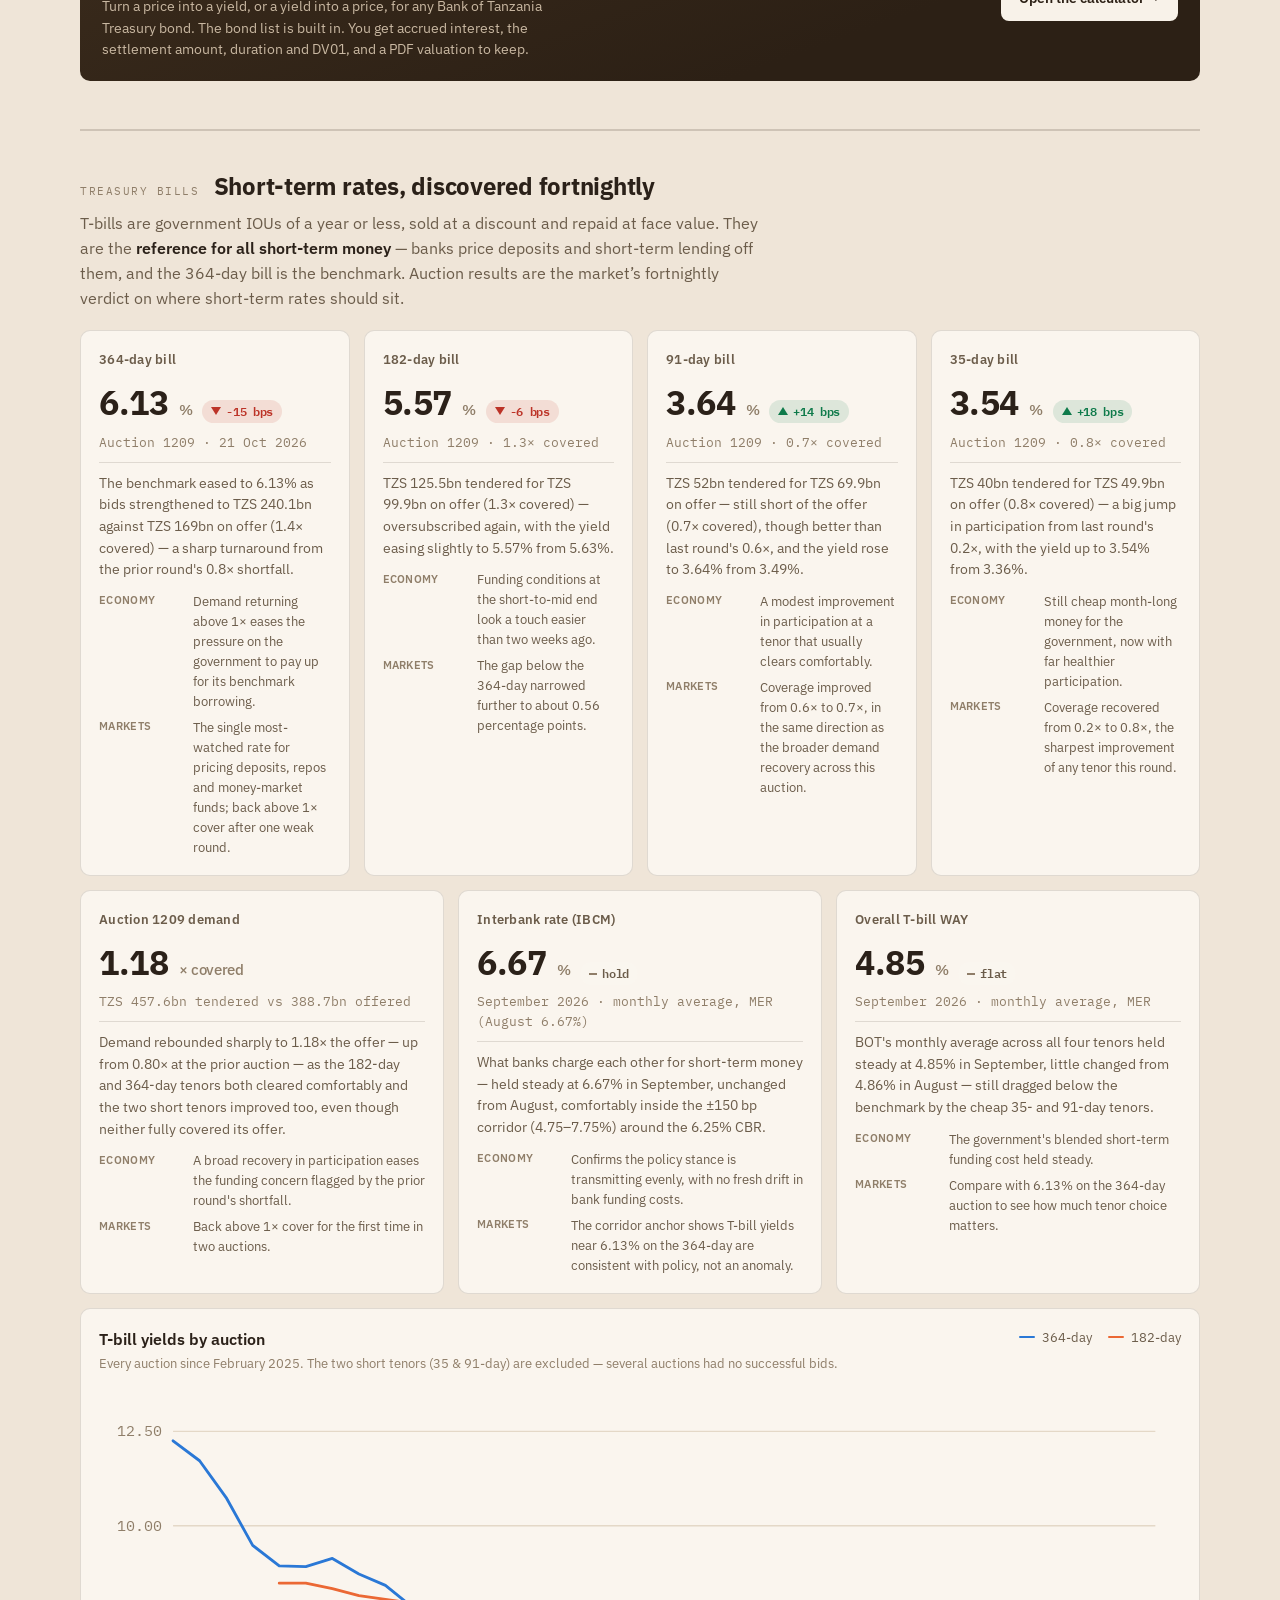
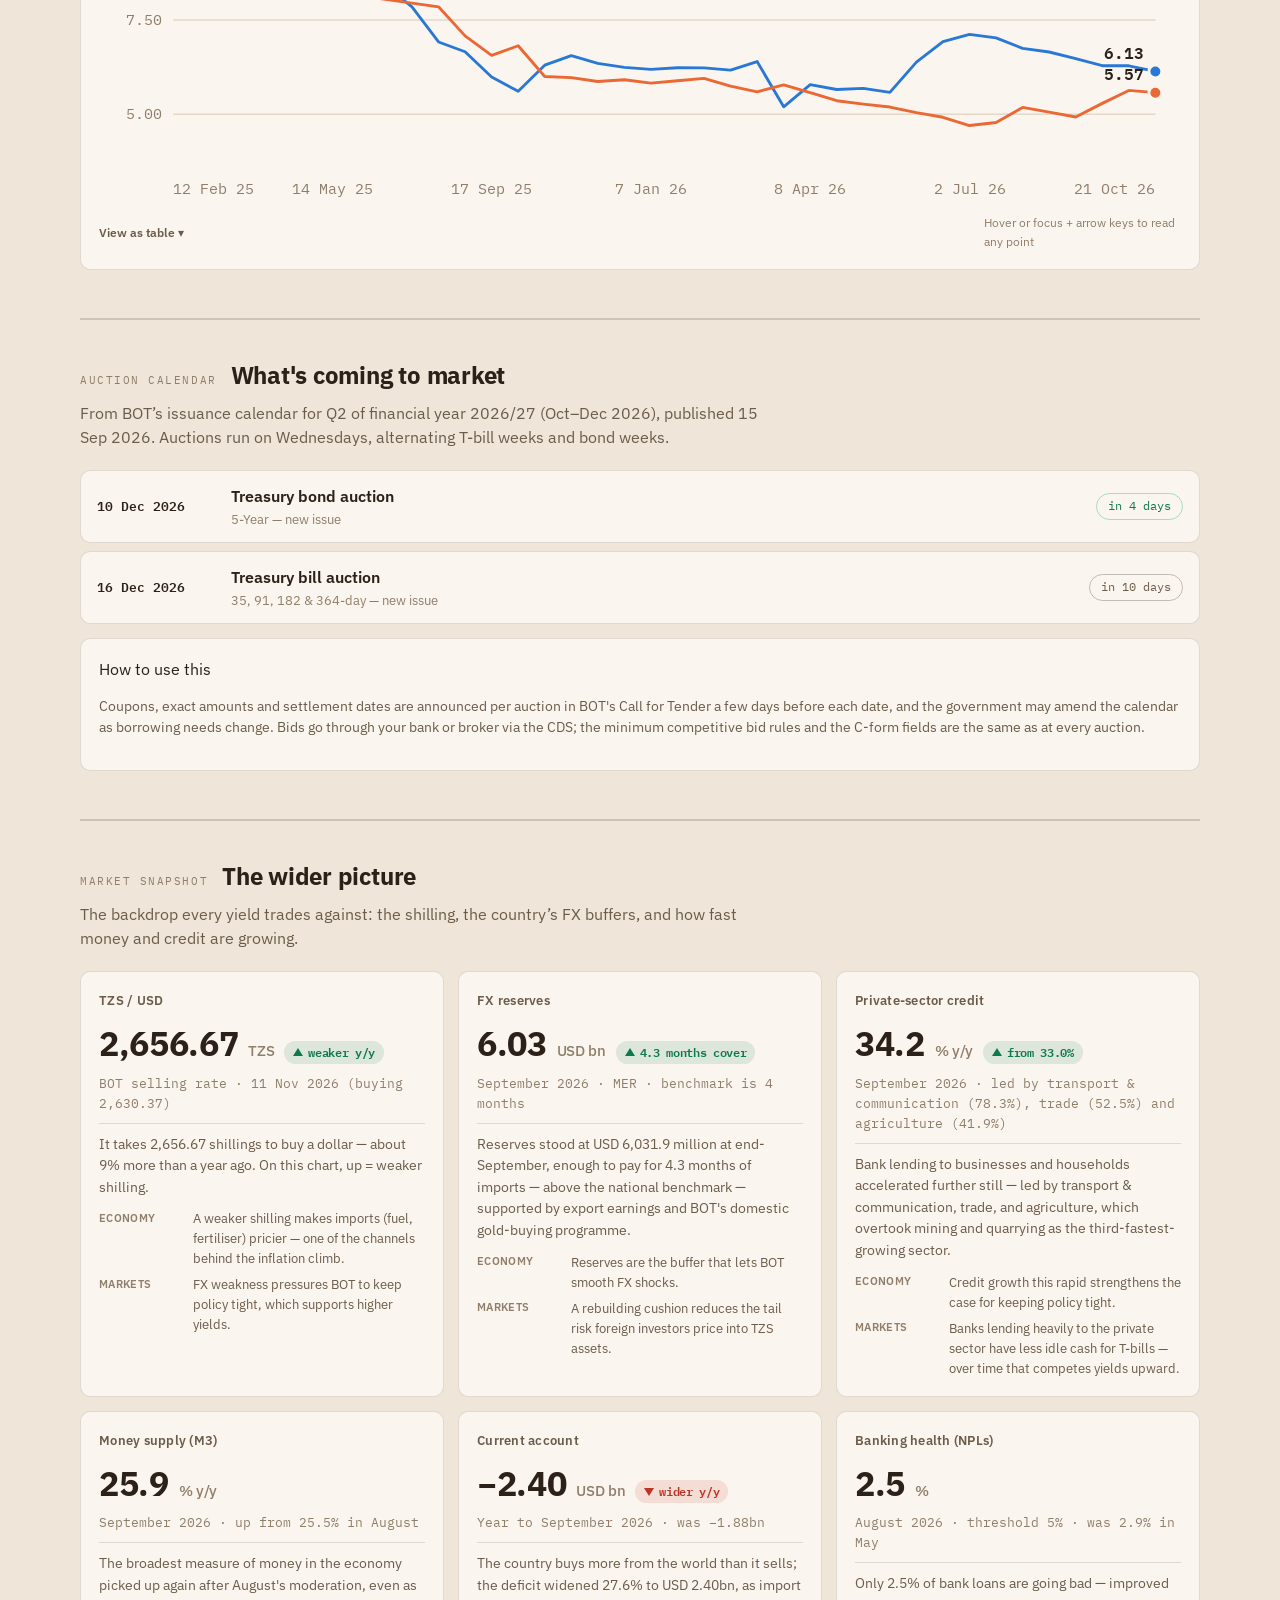
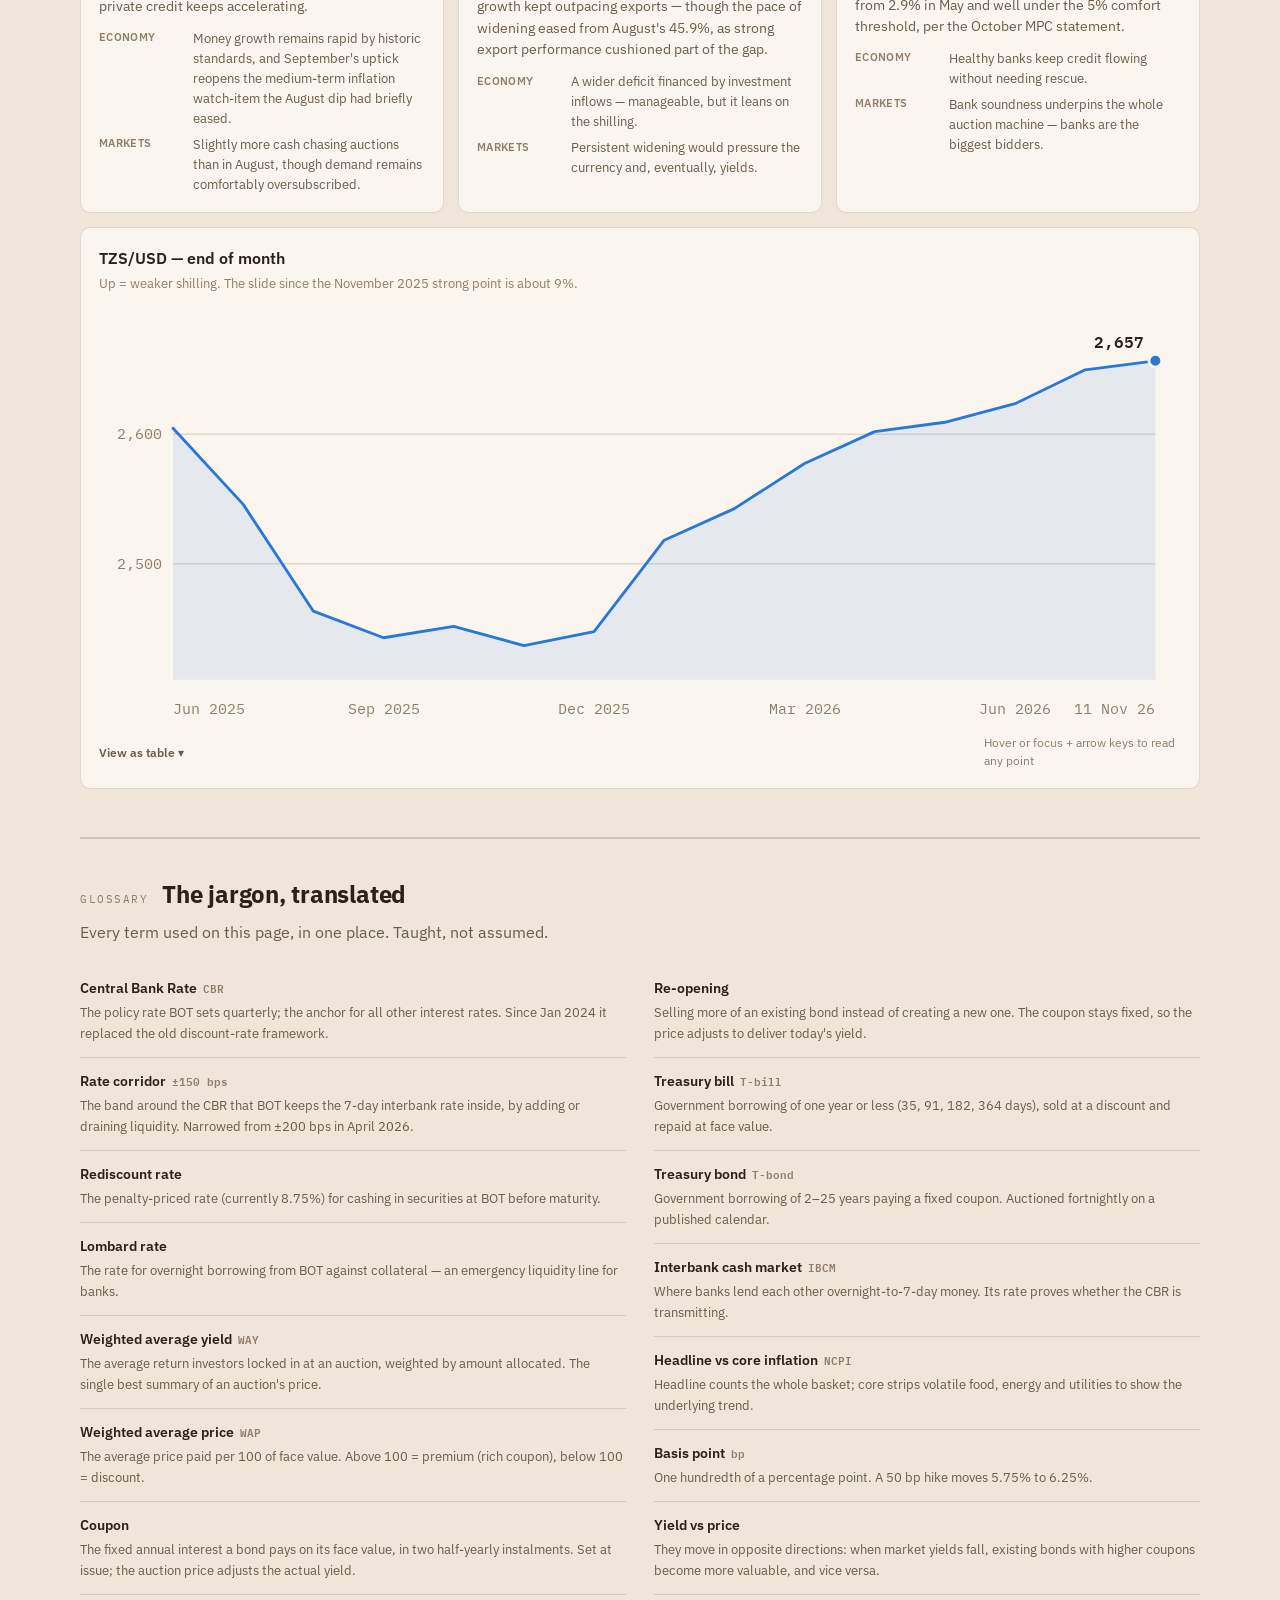
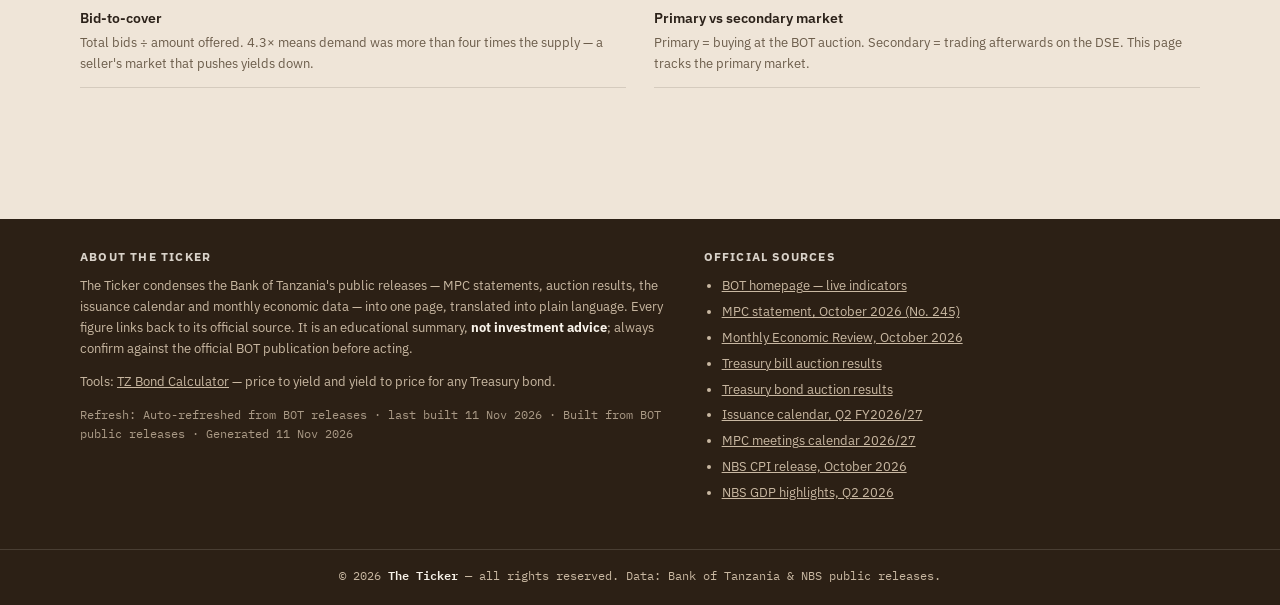
==== commit a344d3c6: "refresh 2026-11-11 Co-Authored-By: Claude Sonnet 5 <noreply@anthropic.com> Claude-Session: https://c" ====
--- a/index.html
+++ b/index.html
@@ -277,22 +277,22 @@
    Every value must come from a Bank of Tanzania (or NBS) publication.
    ════════════════════════════════════════════════════════════════════ */
 const DATA = { /* INJECT-DATA */
-  asOf: "2026-11-04",
-  updateLine: "Auto-refreshed from BOT releases · last built 4 Nov 2026",
+  asOf: "2026-11-11",
+  updateLine: "Auto-refreshed from BOT releases · last built 11 Nov 2026",
   tape: [
     {label:"CBR", value:"6.25%", dir:"fl"},
     {label:"REDISCOUNT", value:"8.75%", dir:"fl"},
-    {label:"INFLATION SEP", value:"4.3%", dir:"fl"},
+    {label:"INFLATION OCT", value:"4.2%", dir:"dn"},
     {label:"GDP 2025", value:"5.9%", dir:"up"},
     {label:"364-DAY BILL", value:"6.134%", dir:"dn"},
     {label:"182-DAY BILL", value:"5.571%", dir:"dn"},
     {label:"2Y BOND", value:"8.092%", dir:"dn"},
     {label:"5Y BOND", value:"9.528%", dir:"dn"},
-    {label:"10Y BOND", value:"10.692%", dir:"dn"},
+    {label:"10Y BOND", value:"10.141%", dir:"dn"},
     {label:"15Y BOND", value:"10.791%", dir:"up"},
     {label:"20Y BOND", value:"10.521%", dir:"dn"},
     {label:"25Y BOND", value:"10.842%", dir:"dn"},
-    {label:"TZS/USD", value:"2,653.51", dir:"up"},
+    {label:"TZS/USD", value:"2,656.67", dir:"up"},
     {label:"IBCM RATE", value:"6.67%", dir:"fl"}
   ],
   sources: [
@@ -303,7 +303,7 @@
     {name:"Treasury bond auction results", url:"https://www.bot.go.tz/TBonds"},
     {name:"Issuance calendar, Q2 FY2026/27", url:"https://www.bot.go.tz/webdocs/SiteDocuments/en/2026092309332583.pdf"},
     {name:"MPC meetings calendar 2026/27", url:"https://www.bot.go.tz/webdocs/Other/MPC_Calendar.pdf"},
-    {name:"NBS CPI release, September 2026", url:"https://www.nbs.go.tz/uploads/statistics/documents/en-1791475662-CPI%20%20Release_092026_English.pdf"},
+    {name:"NBS CPI release, October 2026", url:"https://www.nbs.go.tz/uploads/statistics/documents/en-1794230225-CPI%20%20Release%20October%202026%20English.pdf"},
     {name:"NBS GDP highlights, Q2 2026", url:"https://www.nbs.go.tz/uploads/statistics/documents/en-1792576131-Highlights%20on%20the%20Second%20Quarter%20Mainland%20Tanzania%20GDP%202026.pdf"}
   ],
   cbrHistory: [
@@ -330,7 +330,8 @@
     {t:"2026-05",v:4.2},{t:"2026-06",v:4.0,note:"Government fuel subsidy in May–June softened the climb"},
     {t:"2026-07",v:4.2,note:"Core 3.9%, food 4.1%"},
     {t:"2026-08",v:4.3,note:"Core 4.1%, food 3.7%"},
-    {t:"2026-09",v:4.3,note:"Latest reading; flat vs August; core 4.1%, food 3.9%"}
+    {t:"2026-09",v:4.3,note:"Flat vs August; core 4.1%, food 3.9%"},
+    {t:"2026-10",v:4.2,note:"Latest reading; first easing since the spring climb; core 4.0%, food 3.6%"}
   ],
   gdpAnnual: [
     {t:"2019-12-31",v:6.9,note:"Pre-pandemic pace (older 2015-base series)"},
@@ -344,9 +345,9 @@
   yieldCurve: [
     {t:2, v:8.0919, note:"Auction No. 712 re-opening, 4 Nov 2026 · 9.50% coupon · bids 2.9× the offer"},
     {t:5, v:9.5275, note:"Auction No. 700 re-opening, 16 Sep 2026 · 10.25% coupon · bids 2.8× the offer"},
-    {t:10, v:10.6924, note:"Auction No. 711 re-opening, 2 Sep 2026 · 11.25% coupon · bids 2.5×"},
+    {t:10, v:10.1406, note:"Auction No. 699 3rd sale, 11 Nov 2026 · 10.50% coupon · bids 3.3× the offer — a return to the cheaper coupon line pulled this tenor back below the 20-year"},
     {t:15, v:10.7907, note:"Auction No. 696 3rd sale, 30 Sep 2026 · 12.25% coupon · bids 2.6× the offer — now prices above the 10-year, a normal upward-sloping curve"},
-    {t:20, v:10.5214, note:"Auction No. 710 re-opening, 28 Oct 2026 · 12.25% coupon · bids 2.9× the offer — fell from 11.33% in July, now below the 10- and 15-year"},
+    {t:20, v:10.5214, note:"Auction No. 710 re-opening, 28 Oct 2026 · 12.25% coupon · bids 2.9× the offer — fell from 11.33% in July"},
     {t:25, v:10.8422, note:"Auction No. 722, 15 Oct 2026 · 12.75% coupon, new issue · bids 7.4× the offer — now the highest-yielding tenor on the curve"}
   ],
   tenors: [
@@ -373,8 +374,8 @@
       {t:"2026-04-29",v:9.5385,note:"Auction 700 · 10.25% coupon"},
       {t:"2026-09-16",v:9.5275,note:"Auction 700 re-opening · 10.25% coupon · bids 2.8× the offer"}
      ]},
-    {y:10, name:"10-Year", coupon:"11.25%", way:10.6924, wap:"103.3267", date:"2026-09-02", auc:"No. 711 re-opening", bid:"2.5×", prev:"10.8747% · 22 Jul 2026", isin:"TZ1996106112",
-     note:"The 10-year eased to 10.69% at the 2 September re-opening of the same 11.25% line — a partial retracement from July's 10.87%, though still well above April's 9.40% cycle low. Bids covered the offer 2.5×.",
+    {y:10, name:"10-Year", coupon:"10.50%", way:10.1406, wap:"102.1326", date:"2026-11-11", auc:"No. 699 3rd sale", bid:"3.3×", prev:"10.6924% · 2 Sep 2026", isin:"TZ1996105957",
+     note:"The 11 November auction returned to the 10.50% coupon line (Auction 699, last sold back in June) for its third sale, pulling the 10-year yield sharply lower to 10.14% from 10.69% in September — the cheapest print on this tenor since April's 9.40% cycle low. Bids covered the TZS 173.76bn competitive offer 3.3×.",
      hist:[
       {t:"2025-01-22",v:14.0846,note:"Auction 667 · 14% coupon"},
       {t:"2025-04-30",v:14.2594,note:"Auction 667 re-opening · 14% coupon"},
@@ -384,7 +385,8 @@
       {t:"2026-04-15",v:9.3962,note:"Auction 699 · 10.5% coupon — the cycle low"},
       {t:"2026-06-10",v:10.3913,note:"Auction 699 re-opening · 10.5% coupon"},
       {t:"2026-07-22",v:10.8747,note:"Auction 711 · 11.25% coupon"},
-      {t:"2026-09-02",v:10.6924,note:"Auction 711 re-opening · 11.25% coupon · bids 2.5×"}
+      {t:"2026-09-02",v:10.6924,note:"Auction 711 re-opening · 11.25% coupon · bids 2.5×"},
+      {t:"2026-11-11",v:10.1406,note:"Auction 699 3rd sale · 10.5% coupon · bids 3.3× the offer"}
      ]},
     {y:15, name:"15-Year", coupon:"12.25%", way:10.7907, wap:"110.5120", date:"2026-09-30", auc:"No. 696 3rd sale", bid:"2.6×", prev:"10.5515% · 19 Aug 2026", isin:"TZ1996105924",
      note:"The 30 September re-opening of the same 12.25% line priced at 10.79% — up from 10.55% in August, and for the first time this cycle the 15-year now yields more than the 10-year (10.69%), restoring a normal upward-sloping curve. Bids covered the offer 2.6×, down from 4.1× in August. Investors still paid a premium price (110.51 per 100) for the rich coupon.",
@@ -474,7 +476,7 @@
     {t:"2025-12",v:2447.5},{t:"2026-01",v:2518.1},{t:"2026-02",v:2542.5},
     {t:"2026-03",v:2577.4},{t:"2026-04",v:2602},{t:"2026-05",v:2609.2},
     {t:"2026-06",v:2623.5},{t:"2026-07",v:2649.7},
-    {t:"2026-11-04",v:2653.51,note:"Latest BOT indicative selling rate (buying 2,627.24)"}
+    {t:"2026-11-11",v:2656.67,note:"Latest BOT indicative selling rate (buying 2,630.37)"}
   ],
   calendar: [
     {date:"2026-11-04", what:"Treasury bond auction", m:"2-Year — re-opening"},
@@ -839,18 +841,18 @@
   secHead(sec,"Economy","Growth and prices",
     'Two numbers drive everything else on this page: <b>inflation</b> (how fast prices rise) and <b>GDP growth</b> (how fast the economy expands). Policy tries to keep the first inside 3–5% without choking the second.');
   const g=el("div","grid c4"); sec.append(g);
-  tile(g,{label:"Headline inflation", value:"4.3", unit:"% y/y", delta:"flat", dir:"fl",
-    sub:"September 2026 · NBS release, 8 Oct",
-    plain:"A typical basket of goods costs 4.3% more than a year ago — unchanged from August, the second month in a row at that rate, and still inside the 3–5% target band.",
-    econ:"Moderate and predictable inflation preserves buying power; it is the earlier climb from 3.2% in March that pushed the MPC to hike in July, and the plateau since is part of why it held in October.",
-    mkt:"Inflation is the floor under yields: a 364-day bill at 6.13% pays roughly 1.8% after inflation. A steady rate removes one reason for yields to move either way.",
+  tile(g,{label:"Headline inflation", value:"4.2", unit:"% y/y", delta:"-10 bps", dir:"dn",
+    sub:"October 2026 · NBS release, 9 Nov",
+    plain:"A typical basket of goods costs 4.2% more than a year ago — a tick down from 4.3% in September, the first easing since the spring climb to 4%, and still inside the 3–5% target band.",
+    econ:"The modest easing suggests the restrictive stance is starting to cool price growth, reinforcing the MPC's October judgement that the current stance is working — without yet signalling room to loosen.",
+    mkt:"A lower headline print trims some of the upward pressure on yields that had built since July; steady-to-easing inflation supports yields staying anchored into January's MPC meeting.",
     learnQ:"Headline vs core — what's the difference?",
-    learnA:"Headline counts everything in the basket. Core (4.1%) strips out unprocessed food, energy and utilities — the volatile items — so it shows the underlying trend. When core rises too, the pressure is broad, not just a food-price blip."});
-  tile(g,{label:"Core inflation", value:"4.1", unit:"% y/y", delta:"flat", dir:"fl",
-    sub:"September 2026 · 73.9% of the basket",
-    plain:"Underlying inflation without volatile food and energy — held flat at 4.1% for a second month, even as food inflation ticked up to 3.9% from 3.7%, which tells the MPC the broader pressure has stabilised for now.",
-    econ:"A steady core, rather than a broadening one, is part of why the MPC judged the restrictive stance to already be working.",
-    mkt:"Core drives policy more than headline — its plateau supports the case for holding rates rather than hiking further."});
+    learnA:"Headline counts everything in the basket. Core (4.0%) strips out unprocessed food, energy and utilities — the volatile items — so it shows the underlying trend. When core rises too, the pressure is broad, not just a food-price blip."});
+  tile(g,{label:"Core inflation", value:"4.0", unit:"% y/y", delta:"-10 bps", dir:"dn",
+    sub:"October 2026 · 73.9% of the basket",
+    plain:"Underlying inflation eased to 4.0% from 4.1% in September, even as food inflation also cooled to 3.6% from 3.9% — a broad-based easing rather than a single-category blip.",
+    econ:"A cooling core alongside softer food prices gives the MPC more comfort with October's hold and reduces the odds of a further hike at the January review.",
+    mkt:"Core easing in step with headline supports the case for stable-to-lower yields at upcoming auctions."});
   tile(g,{label:"GDP growth 2025", value:"5.9", unit:"%", delta:"vs 5.6% in 2024", dir:"up",
     sub:"Provisional · BOT projects 6.3% for 2026",
     plain:"The economy grew 5.9% in 2025, led by agriculture, finance, transport, mining and construction.",
@@ -876,7 +878,7 @@
   secHead(sec,"Bonds & Yields","The government yield curve",
     'Treasury bonds are how the government borrows for the long haul — 2 to 25 years. The <b>weighted average yield (WAY)</b> from each auction is the market’s honest price for lending to the government at that tenor. Yields have fallen a long way from the 15%+ era of late 2024 — a curve-wide rally that repriced everything — with a modest back-up since the July 2026 CBR hike.');
   chartCard(sec,{title:"Yield curve — latest auction yield per tenor",
-    note:"Each dot is that tenor's most recent auction. The 20-year dropped further still, to 10.52% at its 28 October re-opening — now the lowest point among the 10-, 15-, 20- and 25-year bonds — while the 25-year (10.84%) is the highest-yielding tenor on the curve. The long end now has a dip rather than a smooth upward slope.",
+    note:"Each dot is that tenor's most recent auction. The 10-year fell sharply to 10.14% at its 11 November auction — a return to the cheaper 10.50% coupon line — making it the lowest-yielding bond beyond the 5-year, below even the 20-year (10.52%). The 25-year (10.84%) remains the highest-yielding tenor on the curve, and the long end still has a dip rather than a smooth upward slope.",
     series:[{name:"Latest WAY", color:"var(--s1)", points:DATA.yieldCurve}],
     unit:"%", yFmtDp:2, xKind:"linear", markAll:true, wash:false, xFmt:v=>v+"y", xName:"Tenor", aria:"Government bond yield curve by tenor"});
   const card=el("div","chart-card");
@@ -992,9 +994,9 @@
   secHead(sec,"Market Snapshot","The wider picture",
     'The backdrop every yield trades against: the shilling, the country’s FX buffers, and how fast money and credit are growing.');
   const g=el("div","grid c3"); sec.append(g);
-  tile(g,{label:"TZS / USD", value:"2,653.51", unit:"TZS", delta:"weaker y/y", dir:"up",
-    sub:"BOT selling rate · 4 Nov 2026 (buying 2,627.24)",
-    plain:"It takes 2,653.51 shillings to buy a dollar — about 9% more than a year ago. On this chart, up = weaker shilling.",
+  tile(g,{label:"TZS / USD", value:"2,656.67", unit:"TZS", delta:"weaker y/y", dir:"up",
+    sub:"BOT selling rate · 11 Nov 2026 (buying 2,630.37)",
+    plain:"It takes 2,656.67 shillings to buy a dollar — about 9% more than a year ago. On this chart, up = weaker shilling.",
     econ:"A weaker shilling makes imports (fuel, fertiliser) pricier — one of the channels behind the inflation climb.",
     mkt:"FX weakness pressures BOT to keep policy tight, which supports higher yields."});
   tile(g,{label:"FX reserves", value:"6.03", unit:"USD bn", delta:"4.3 months cover", dir:"up",
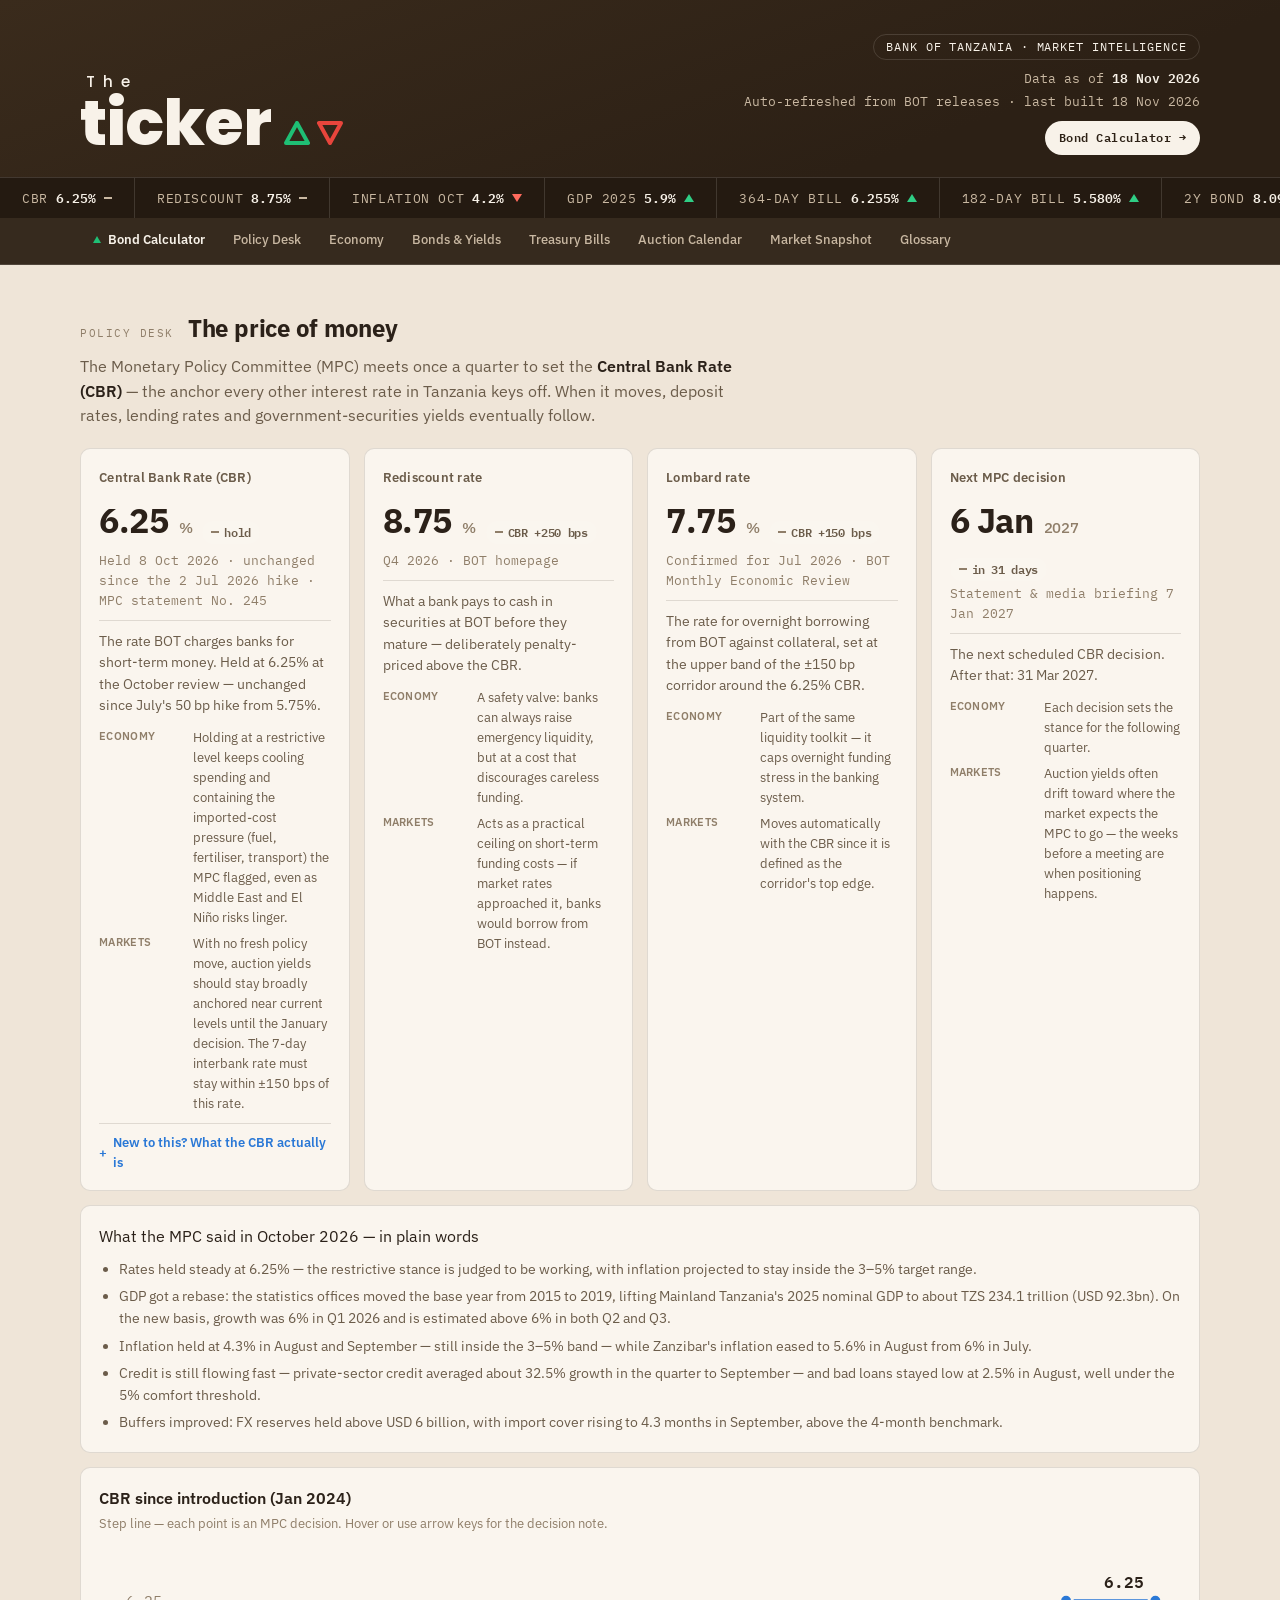
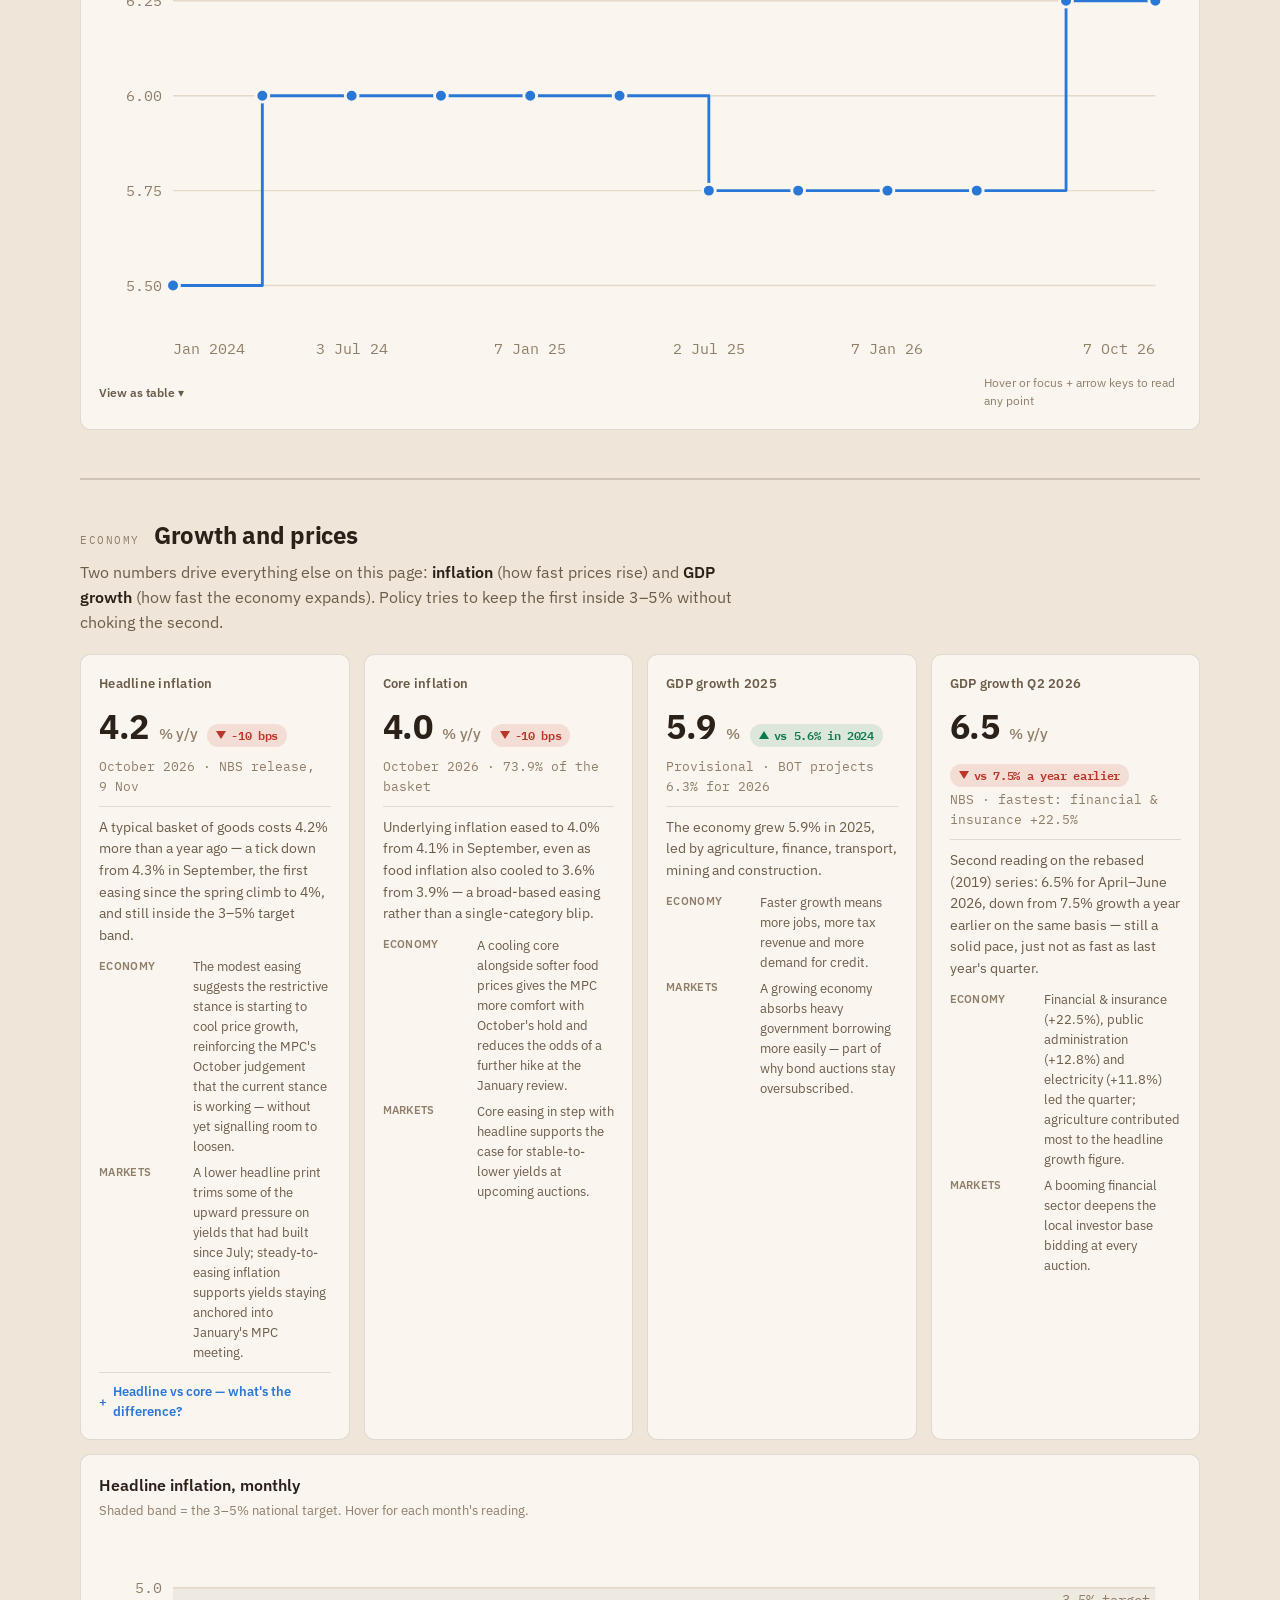
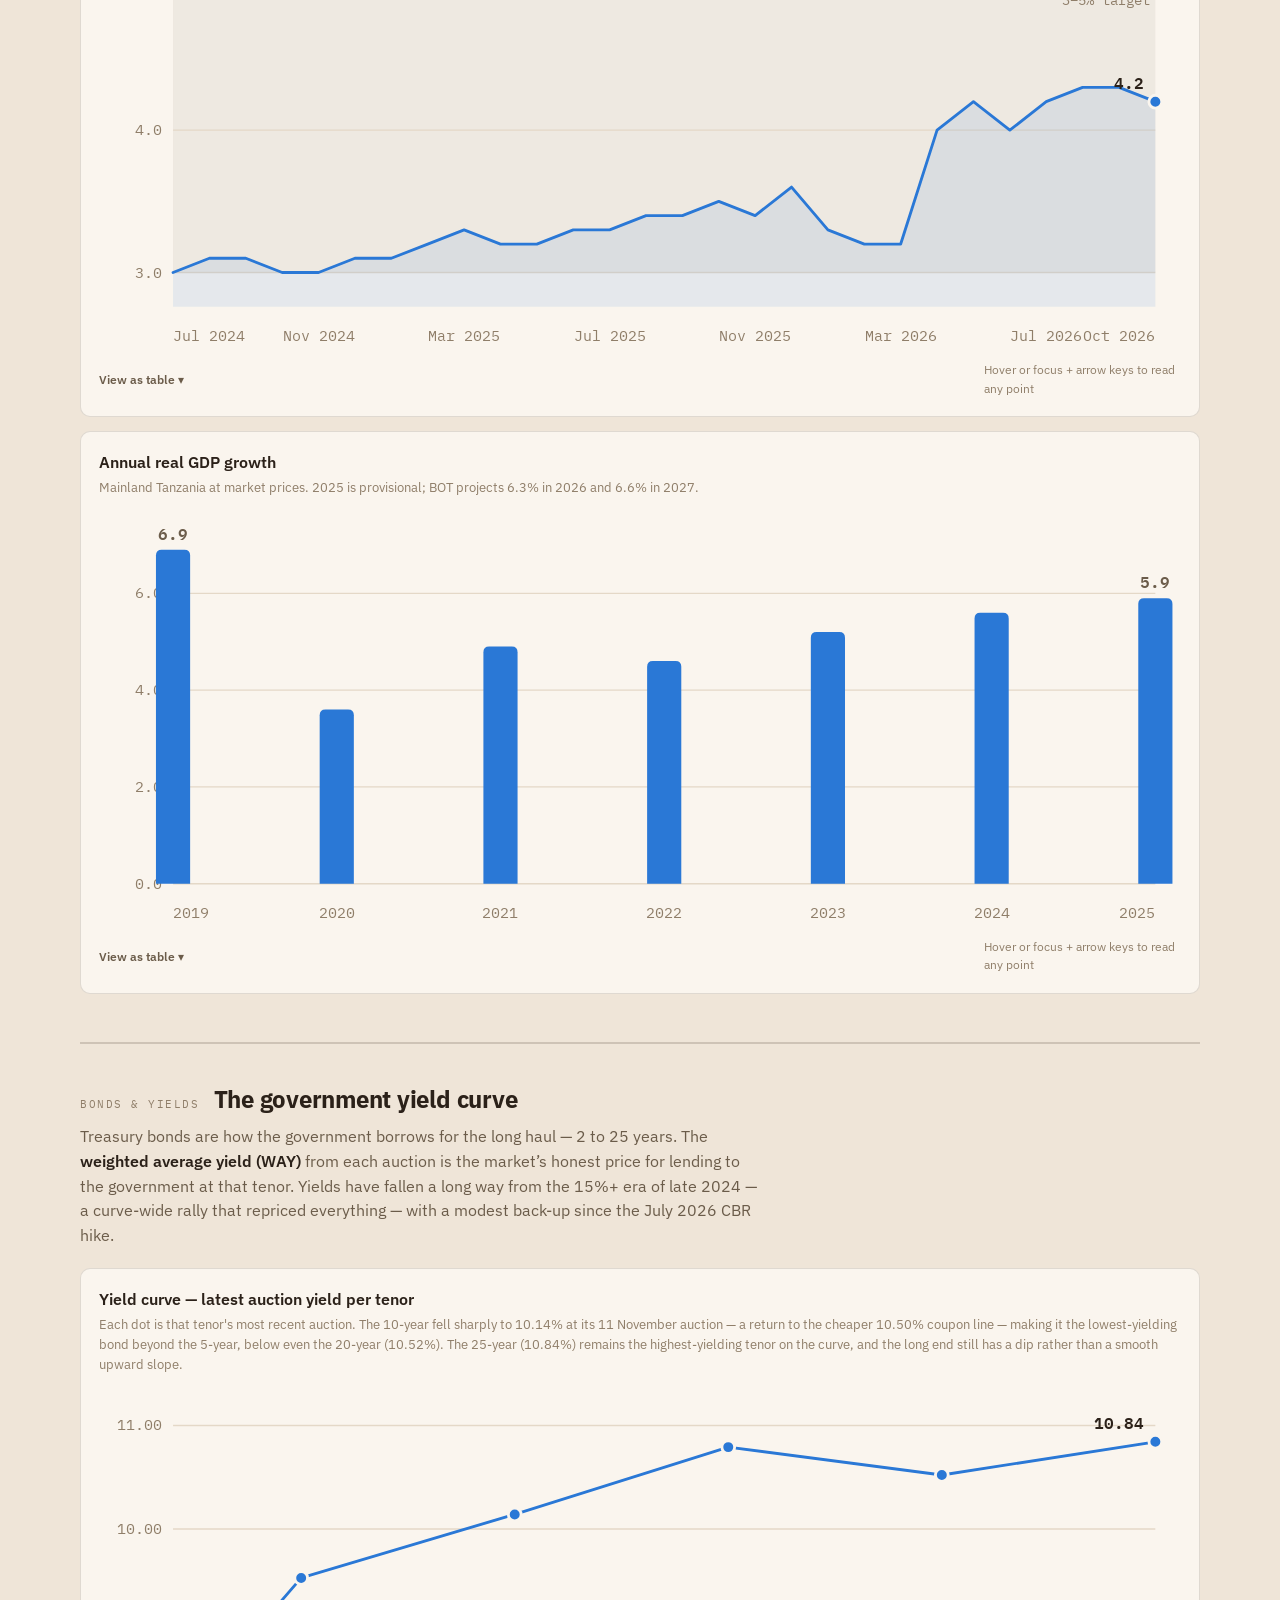
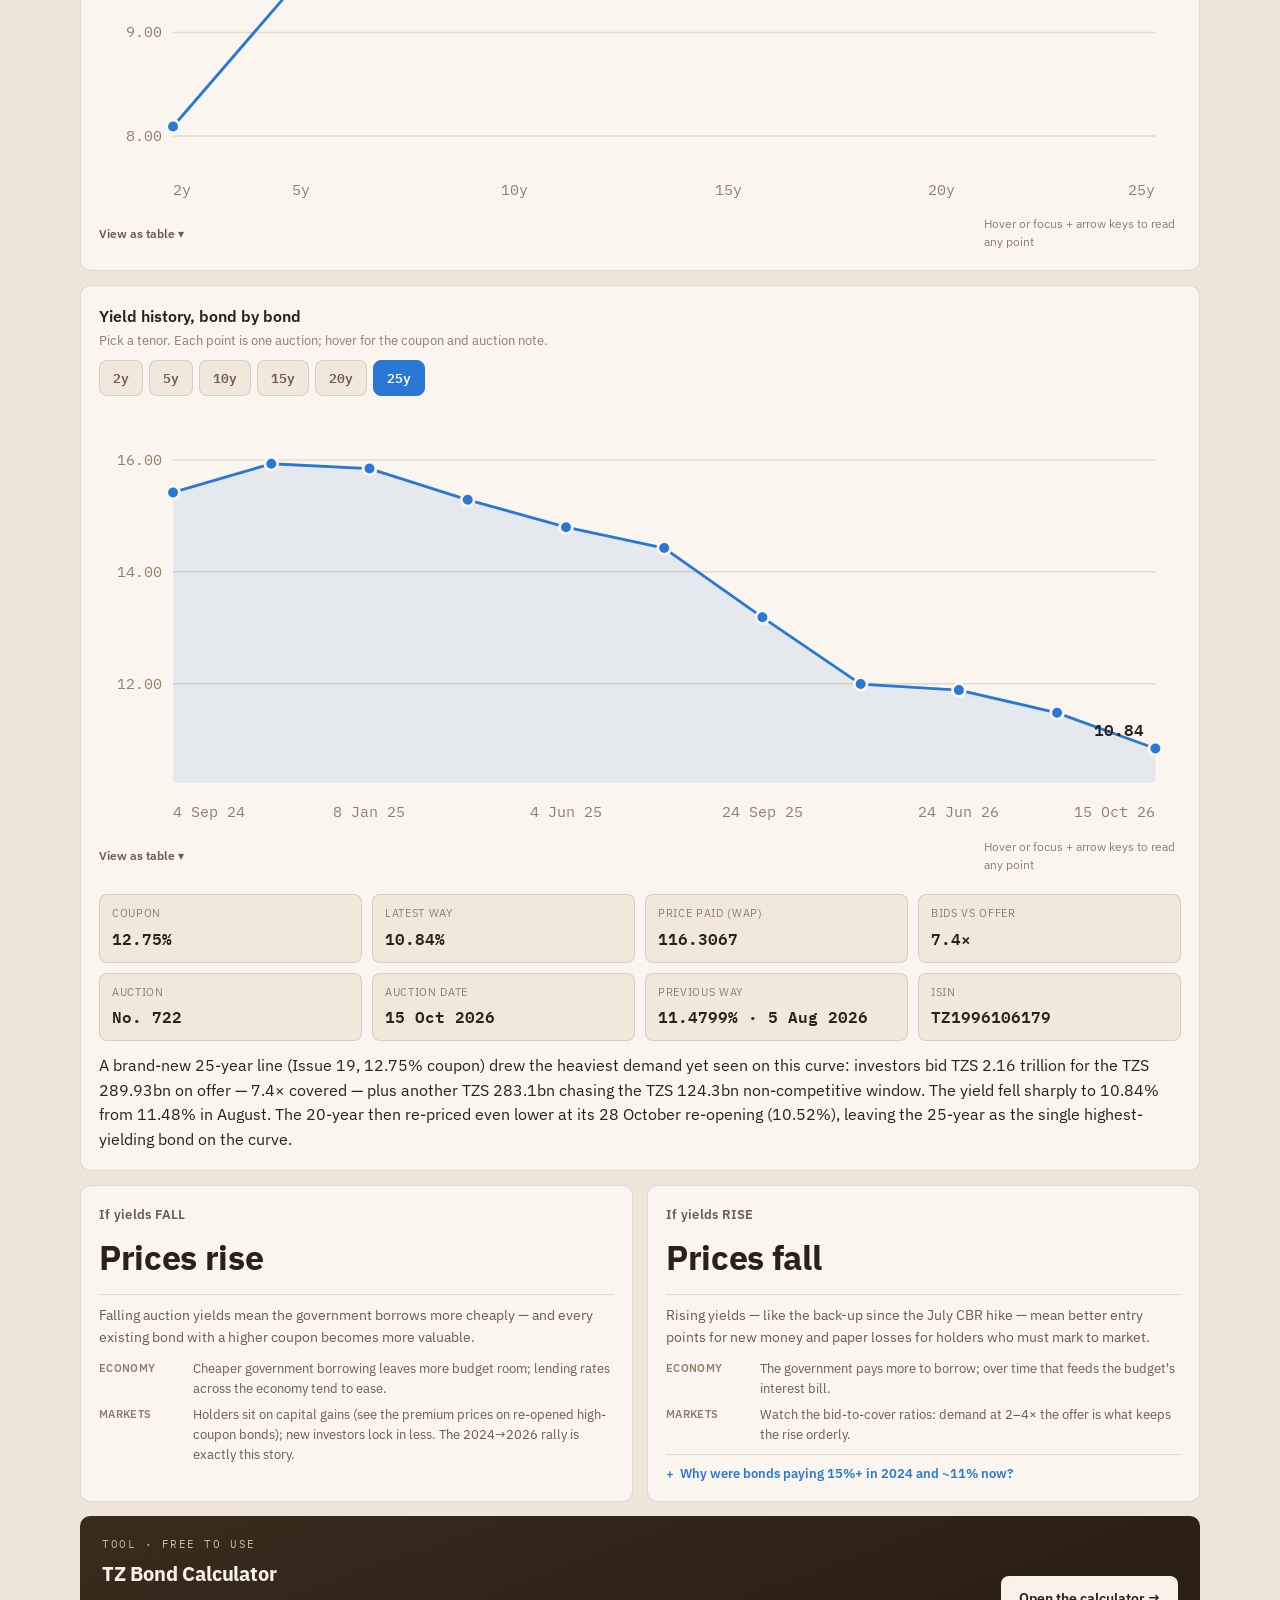
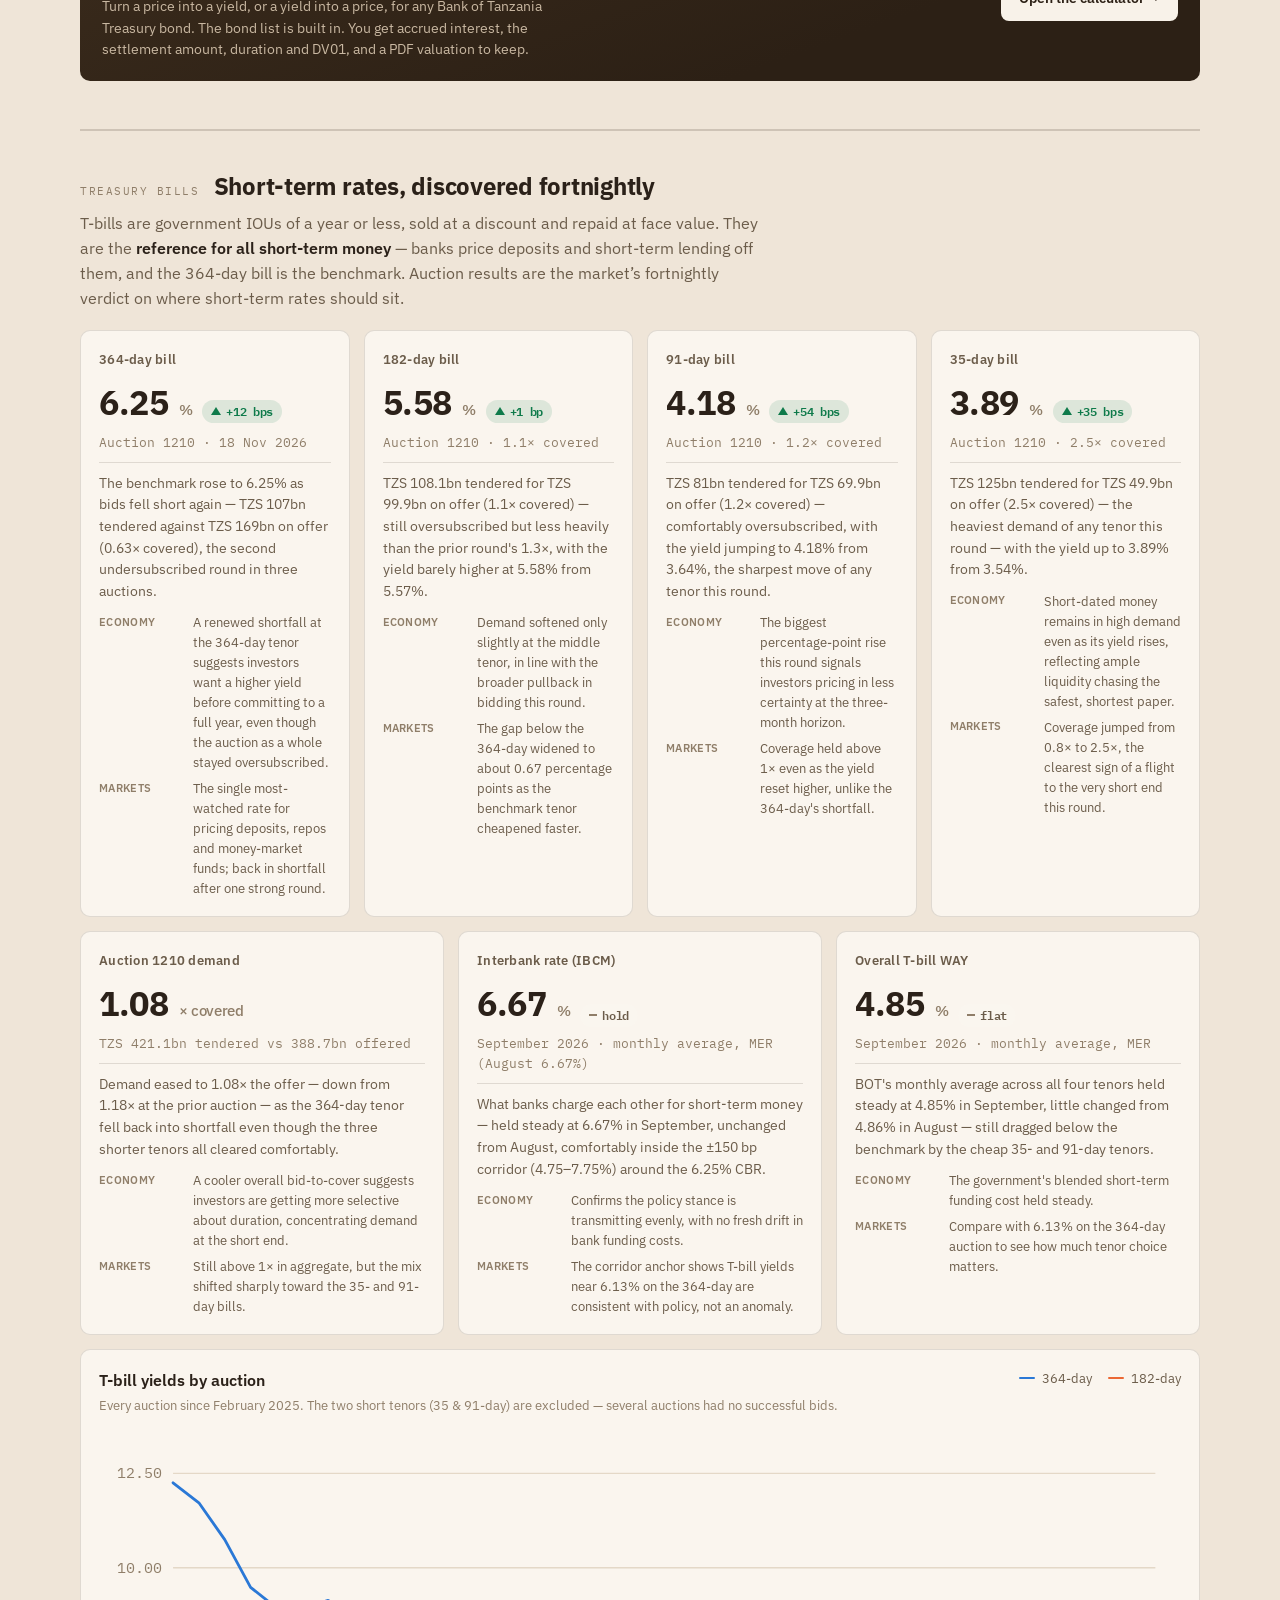
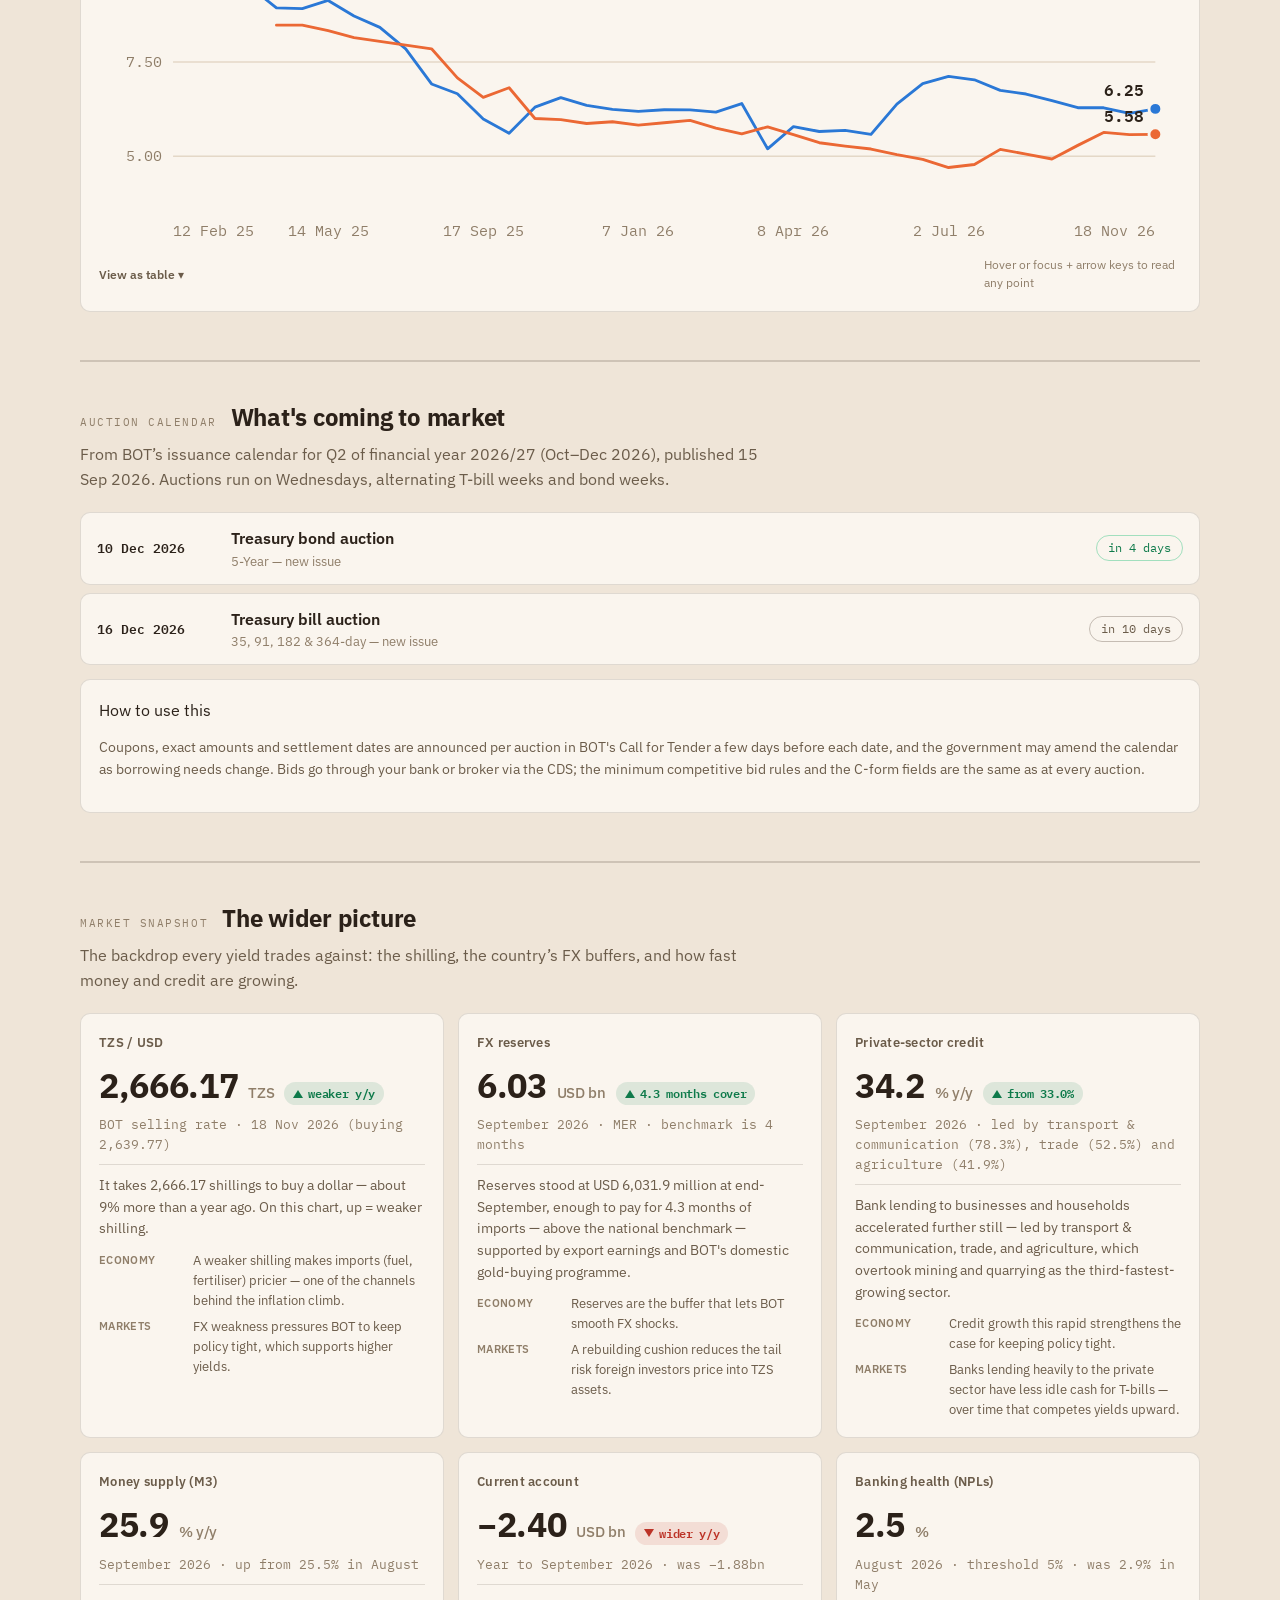
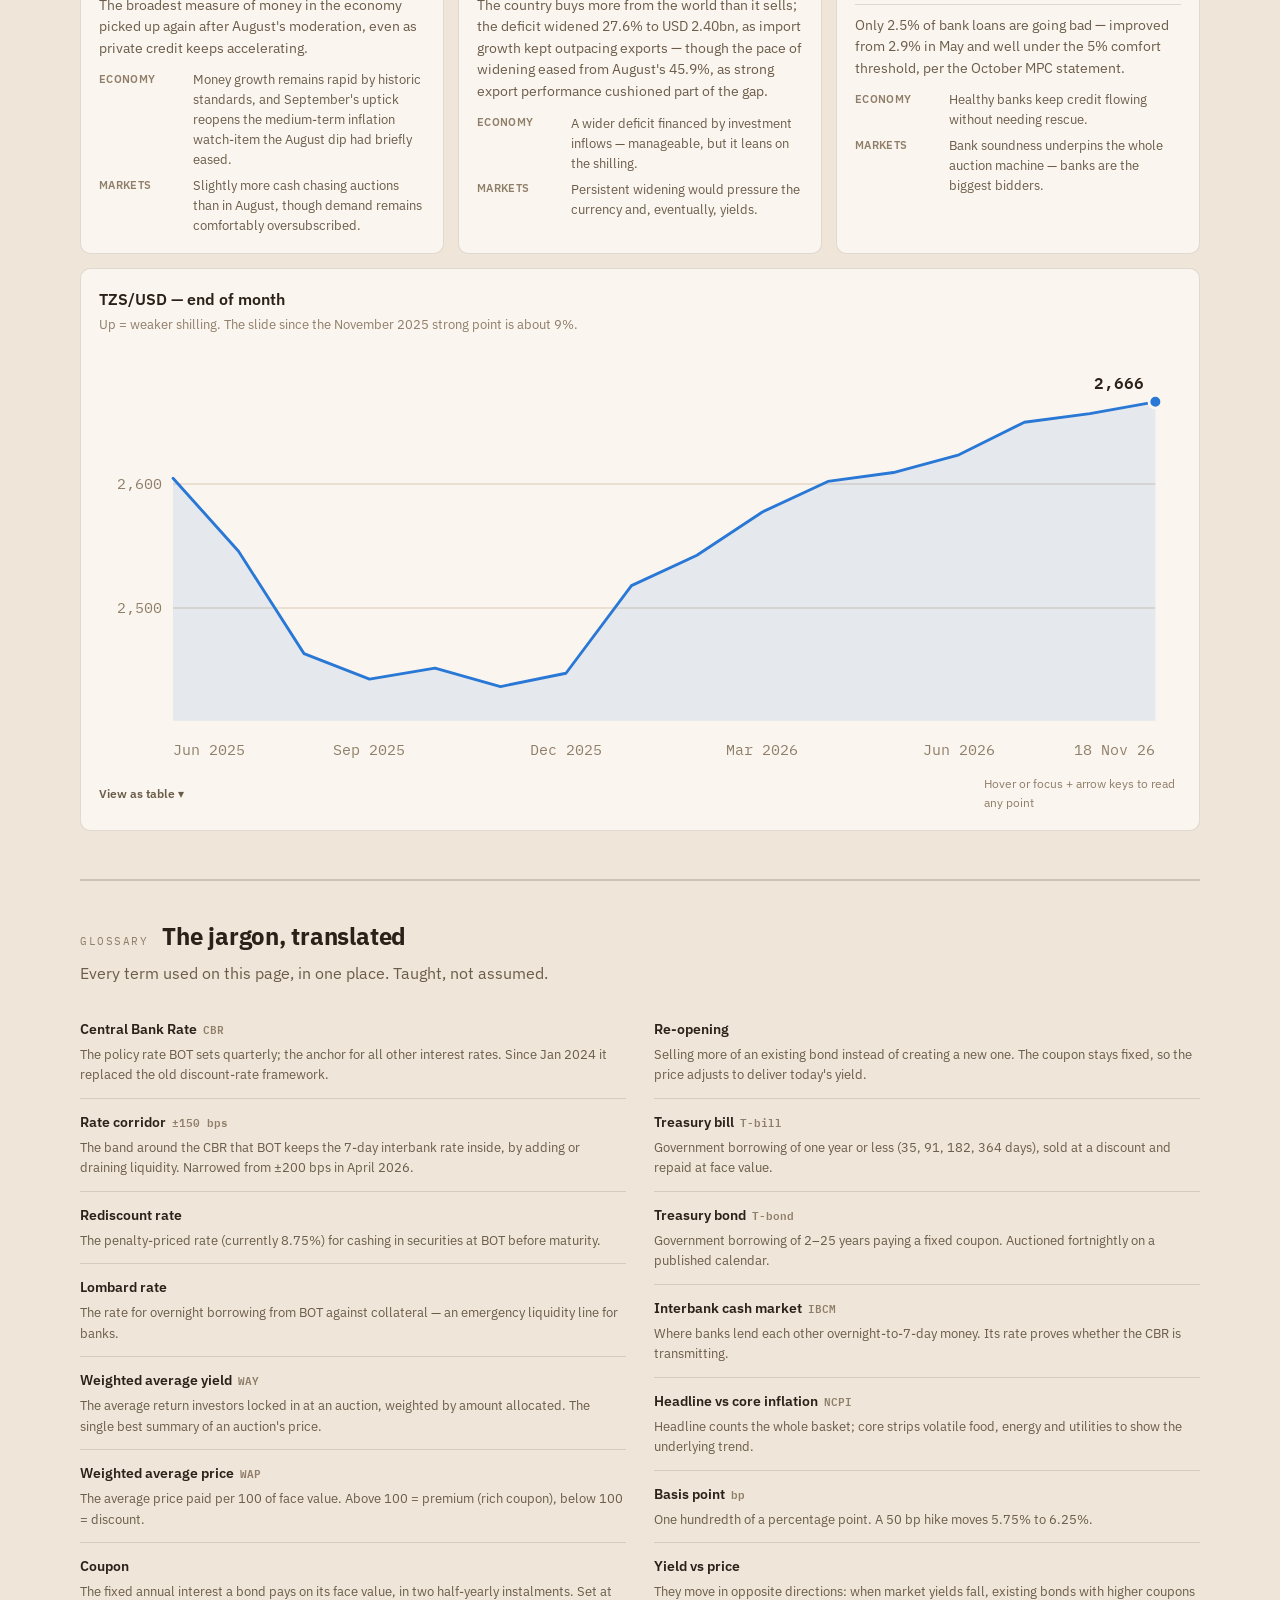
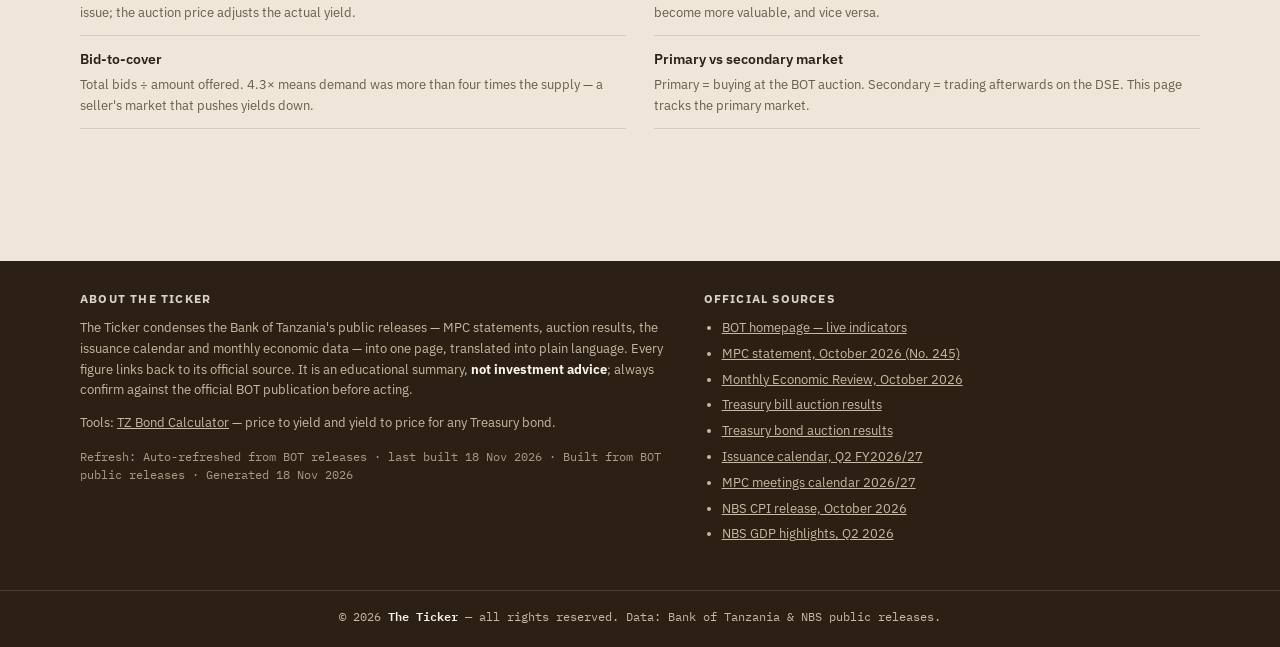
==== commit 770e47c2: "refresh 2026-11-18 Co-Authored-By: Claude Sonnet 5 <noreply@anthropic.com> Claude-Session: https://c" ====
--- a/index.html
+++ b/index.html
@@ -277,22 +277,22 @@
    Every value must come from a Bank of Tanzania (or NBS) publication.
    ════════════════════════════════════════════════════════════════════ */
 const DATA = { /* INJECT-DATA */
-  asOf: "2026-11-11",
-  updateLine: "Auto-refreshed from BOT releases · last built 11 Nov 2026",
+  asOf: "2026-11-18",
+  updateLine: "Auto-refreshed from BOT releases · last built 18 Nov 2026",
   tape: [
     {label:"CBR", value:"6.25%", dir:"fl"},
     {label:"REDISCOUNT", value:"8.75%", dir:"fl"},
     {label:"INFLATION OCT", value:"4.2%", dir:"dn"},
     {label:"GDP 2025", value:"5.9%", dir:"up"},
-    {label:"364-DAY BILL", value:"6.134%", dir:"dn"},
-    {label:"182-DAY BILL", value:"5.571%", dir:"dn"},
+    {label:"364-DAY BILL", value:"6.255%", dir:"up"},
+    {label:"182-DAY BILL", value:"5.580%", dir:"up"},
     {label:"2Y BOND", value:"8.092%", dir:"dn"},
     {label:"5Y BOND", value:"9.528%", dir:"dn"},
     {label:"10Y BOND", value:"10.141%", dir:"dn"},
     {label:"15Y BOND", value:"10.791%", dir:"up"},
     {label:"20Y BOND", value:"10.521%", dir:"dn"},
     {label:"25Y BOND", value:"10.842%", dir:"dn"},
-    {label:"TZS/USD", value:"2,656.67", dir:"up"},
+    {label:"TZS/USD", value:"2,666.17", dir:"up"},
     {label:"IBCM RATE", value:"6.67%", dir:"fl"}
   ],
   sources: [
@@ -453,7 +453,8 @@
     {t:"2026-09-09",v:6.4735,note:"Auction 1206 · bids 3.8× the 364-day offer"},
     {t:"2026-09-23",v:6.2852,note:"Auction 1207 · bids 1.6× the 364-day offer"},
     {t:"2026-10-07",v:6.2839,note:"Auction 1208 · bids 0.8× the 364-day offer — undersubscribed"},
-    {t:"2026-10-21",v:6.1342,note:"Auction 1209 · bids 1.4× the 364-day offer"}
+    {t:"2026-10-21",v:6.1342,note:"Auction 1209 · bids 1.4× the 364-day offer"},
+    {t:"2026-11-18",v:6.2547,note:"Auction 1210 · bids 0.6× the 364-day offer — undersubscribed"}
   ],
   tbill182: [
     {t:"2025-04-09",v:8.4742},{t:"2025-04-23",v:8.4742},{t:"2025-05-14",v:8.3284},
@@ -468,7 +469,8 @@
     {t:"2026-08-26",v:5.0546},{t:"2026-09-09",v:4.9248,note:"Auction 1206 · bids 2.3× the 182-day offer"},
     {t:"2026-09-23",v:5.2867,note:"Auction 1207 · bids 0.9× the 182-day offer — undersubscribed"},
     {t:"2026-10-07",v:5.6295,note:"Auction 1208 · bids 1.3× the 182-day offer"},
-    {t:"2026-10-21",v:5.5712,note:"Auction 1209 · bids 1.3× the 182-day offer"}
+    {t:"2026-10-21",v:5.5712,note:"Auction 1209 · bids 1.3× the 182-day offer"},
+    {t:"2026-11-18",v:5.5797,note:"Auction 1210 · bids 1.1× the 182-day offer"}
   ],
   fx: [
     {t:"2025-06",v:2604.6},{t:"2025-07",v:2545.8},{t:"2025-08",v:2463.3},
@@ -476,7 +478,8 @@
     {t:"2025-12",v:2447.5},{t:"2026-01",v:2518.1},{t:"2026-02",v:2542.5},
     {t:"2026-03",v:2577.4},{t:"2026-04",v:2602},{t:"2026-05",v:2609.2},
     {t:"2026-06",v:2623.5},{t:"2026-07",v:2649.7},
-    {t:"2026-11-11",v:2656.67,note:"Latest BOT indicative selling rate (buying 2,630.37)"}
+    {t:"2026-11-11",v:2656.67,note:"BOT indicative selling rate (buying 2,630.37)"},
+    {t:"2026-11-18",v:2666.17,note:"Latest BOT indicative selling rate (buying 2,639.77)"}
   ],
   calendar: [
     {date:"2026-11-04", what:"Treasury bond auction", m:"2-Year — re-opening"},
@@ -926,32 +929,32 @@
   secHead(sec,"Treasury Bills","Short-term rates, discovered fortnightly",
     'T-bills are government IOUs of a year or less, sold at a discount and repaid at face value. They are the <b>reference for all short-term money</b> — banks price deposits and short-term lending off them, and the 364-day bill is the benchmark. Auction results are the market’s fortnightly verdict on where short-term rates should sit.');
   const g=el("div","grid c4"); sec.append(g);
-  tile(g,{label:"364-day bill", value:"6.13", unit:"%", delta:"-15 bps", dir:"dn",
-    sub:"Auction 1209 · 21 Oct 2026",
-    plain:"The benchmark eased to 6.13% as bids strengthened to TZS 240.1bn against TZS 169bn on offer (1.4× covered) — a sharp turnaround from the prior round's 0.8× shortfall.",
-    econ:"Demand returning above 1× eases the pressure on the government to pay up for its benchmark borrowing.",
-    mkt:"The single most-watched rate for pricing deposits, repos and money-market funds; back above 1× cover after one weak round."});
-  tile(g,{label:"182-day bill", value:"5.57", unit:"%", delta:"-6 bps", dir:"dn",
-    sub:"Auction 1209 · 1.3× covered",
-    plain:"TZS 125.5bn tendered for TZS 99.9bn on offer (1.3× covered) — oversubscribed again, with the yield easing slightly to 5.57% from 5.63%.",
-    econ:"Funding conditions at the short-to-mid end look a touch easier than two weeks ago.",
-    mkt:"The gap below the 364-day narrowed further to about 0.56 percentage points."});
-  tile(g,{label:"91-day bill", value:"3.64", unit:"%", delta:"+14 bps", dir:"up",
-    sub:"Auction 1209 · 0.7× covered",
-    plain:"TZS 52bn tendered for TZS 69.9bn on offer — still short of the offer (0.7× covered), though better than last round's 0.6×, and the yield rose to 3.64% from 3.49%.",
-    econ:"A modest improvement in participation at a tenor that usually clears comfortably.",
-    mkt:"Coverage improved from 0.6× to 0.7×, in the same direction as the broader demand recovery across this auction."});
-  tile(g,{label:"35-day bill", value:"3.54", unit:"%", delta:"+18 bps", dir:"up",
-    sub:"Auction 1209 · 0.8× covered",
-    plain:"TZS 40bn tendered for TZS 49.9bn on offer (0.8× covered) — a big jump in participation from last round's 0.2×, with the yield up to 3.54% from 3.36%.",
-    econ:"Still cheap month-long money for the government, now with far healthier participation.",
-    mkt:"Coverage recovered from 0.2× to 0.8×, the sharpest improvement of any tenor this round."});
+  tile(g,{label:"364-day bill", value:"6.25", unit:"%", delta:"+12 bps", dir:"up",
+    sub:"Auction 1210 · 18 Nov 2026",
+    plain:"The benchmark rose to 6.25% as bids fell short again — TZS 107bn tendered against TZS 169bn on offer (0.63× covered), the second undersubscribed round in three auctions.",
+    econ:"A renewed shortfall at the 364-day tenor suggests investors want a higher yield before committing to a full year, even though the auction as a whole stayed oversubscribed.",
+    mkt:"The single most-watched rate for pricing deposits, repos and money-market funds; back in shortfall after one strong round."});
+  tile(g,{label:"182-day bill", value:"5.58", unit:"%", delta:"+1 bp", dir:"up",
+    sub:"Auction 1210 · 1.1× covered",
+    plain:"TZS 108.1bn tendered for TZS 99.9bn on offer (1.1× covered) — still oversubscribed but less heavily than the prior round's 1.3×, with the yield barely higher at 5.58% from 5.57%.",
+    econ:"Demand softened only slightly at the middle tenor, in line with the broader pullback in bidding this round.",
+    mkt:"The gap below the 364-day widened to about 0.67 percentage points as the benchmark tenor cheapened faster."});
+  tile(g,{label:"91-day bill", value:"4.18", unit:"%", delta:"+54 bps", dir:"up",
+    sub:"Auction 1210 · 1.2× covered",
+    plain:"TZS 81bn tendered for TZS 69.9bn on offer (1.2× covered) — comfortably oversubscribed, with the yield jumping to 4.18% from 3.64%, the sharpest move of any tenor this round.",
+    econ:"The biggest percentage-point rise this round signals investors pricing in less certainty at the three-month horizon.",
+    mkt:"Coverage held above 1× even as the yield reset higher, unlike the 364-day's shortfall."});
+  tile(g,{label:"35-day bill", value:"3.89", unit:"%", delta:"+35 bps", dir:"up",
+    sub:"Auction 1210 · 2.5× covered",
+    plain:"TZS 125bn tendered for TZS 49.9bn on offer (2.5× covered) — the heaviest demand of any tenor this round — with the yield up to 3.89% from 3.54%.",
+    econ:"Short-dated money remains in high demand even as its yield rises, reflecting ample liquidity chasing the safest, shortest paper.",
+    mkt:"Coverage jumped from 0.8× to 2.5×, the clearest sign of a flight to the very short end this round."});
   const g2=el("div","grid c3"); g2.style.marginTop="14px"; sec.append(g2);
-  tile(g2,{label:"Auction 1209 demand", value:"1.18", unit:"× covered",
-    sub:"TZS 457.6bn tendered vs 388.7bn offered",
-    plain:"Demand rebounded sharply to 1.18× the offer — up from 0.80× at the prior auction — as the 182-day and 364-day tenors both cleared comfortably and the two short tenors improved too, even though neither fully covered its offer.",
-    econ:"A broad recovery in participation eases the funding concern flagged by the prior round's shortfall.",
-    mkt:"Back above 1× cover for the first time in two auctions."});
+  tile(g2,{label:"Auction 1210 demand", value:"1.08", unit:"× covered",
+    sub:"TZS 421.1bn tendered vs 388.7bn offered",
+    plain:"Demand eased to 1.08× the offer — down from 1.18× at the prior auction — as the 364-day tenor fell back into shortfall even though the three shorter tenors all cleared comfortably.",
+    econ:"A cooler overall bid-to-cover suggests investors are getting more selective about duration, concentrating demand at the short end.",
+    mkt:"Still above 1× in aggregate, but the mix shifted sharply toward the 35- and 91-day bills."});
   tile(g2,{label:"Interbank rate (IBCM)", value:"6.67", unit:"%", delta:"hold", dir:"fl",
     sub:"September 2026 · monthly average, MER (August 6.67%)",
     plain:"What banks charge each other for short-term money — held steady at 6.67% in September, unchanged from August, comfortably inside the ±150 bp corridor (4.75–7.75%) around the 6.25% CBR.",
@@ -994,9 +997,9 @@
   secHead(sec,"Market Snapshot","The wider picture",
     'The backdrop every yield trades against: the shilling, the country’s FX buffers, and how fast money and credit are growing.');
   const g=el("div","grid c3"); sec.append(g);
-  tile(g,{label:"TZS / USD", value:"2,656.67", unit:"TZS", delta:"weaker y/y", dir:"up",
-    sub:"BOT selling rate · 11 Nov 2026 (buying 2,630.37)",
-    plain:"It takes 2,656.67 shillings to buy a dollar — about 9% more than a year ago. On this chart, up = weaker shilling.",
+  tile(g,{label:"TZS / USD", value:"2,666.17", unit:"TZS", delta:"weaker y/y", dir:"up",
+    sub:"BOT selling rate · 18 Nov 2026 (buying 2,639.77)",
+    plain:"It takes 2,666.17 shillings to buy a dollar — about 9% more than a year ago. On this chart, up = weaker shilling.",
     econ:"A weaker shilling makes imports (fuel, fertiliser) pricier — one of the channels behind the inflation climb.",
     mkt:"FX weakness pressures BOT to keep policy tight, which supports higher yields."});
   tile(g,{label:"FX reserves", value:"6.03", unit:"USD bn", delta:"4.3 months cover", dir:"up",
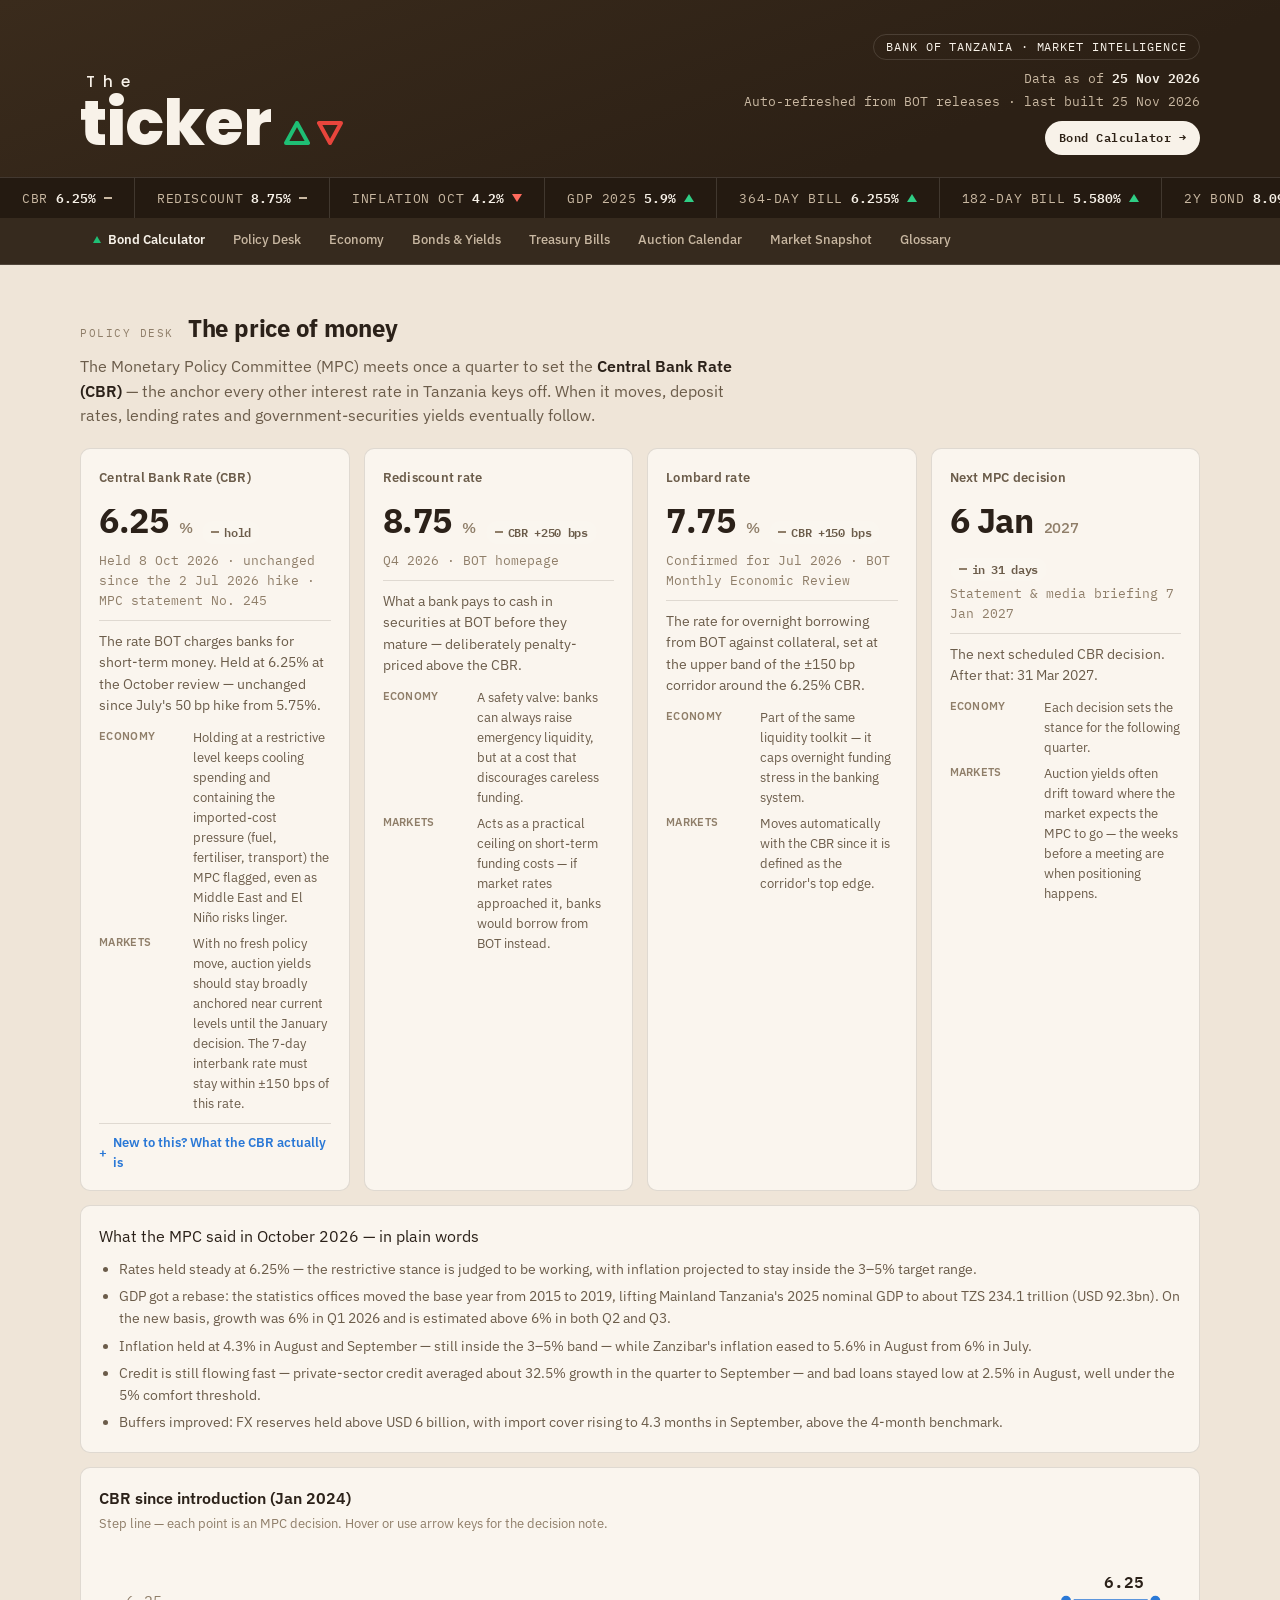
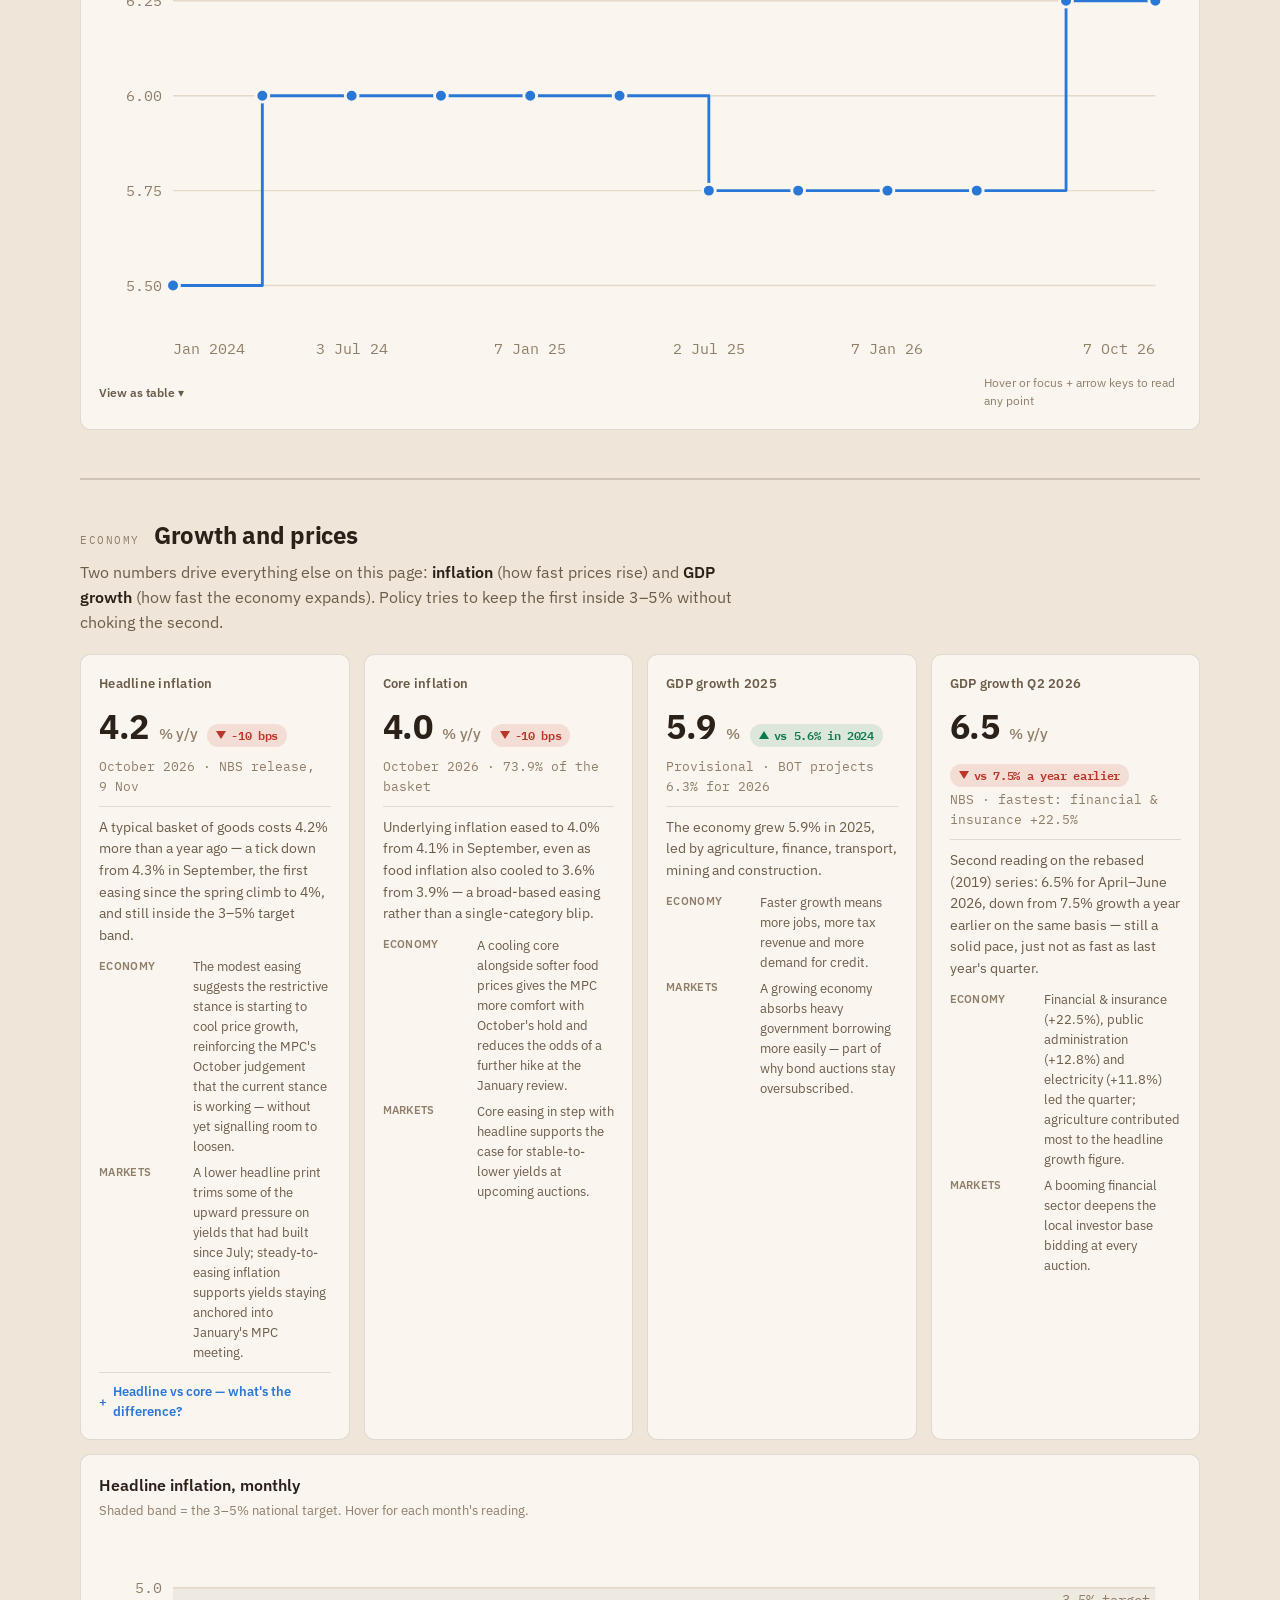
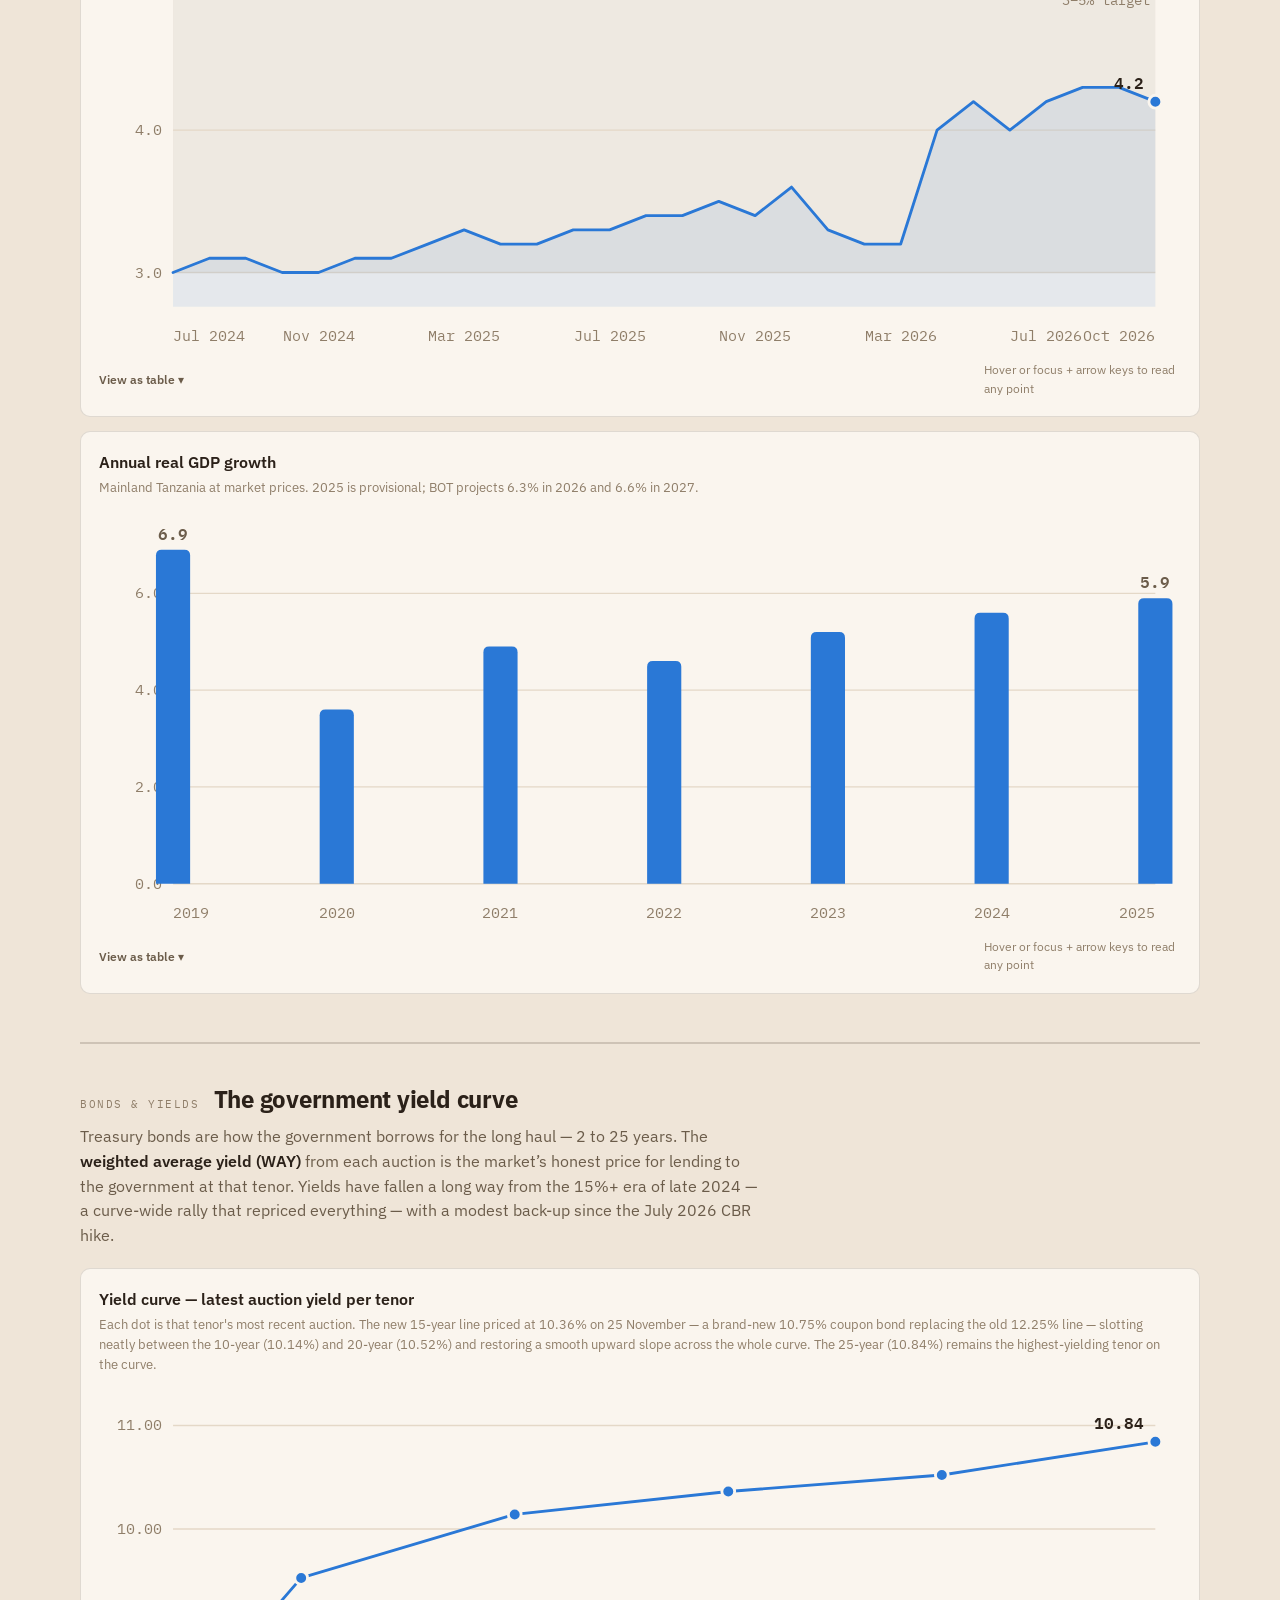
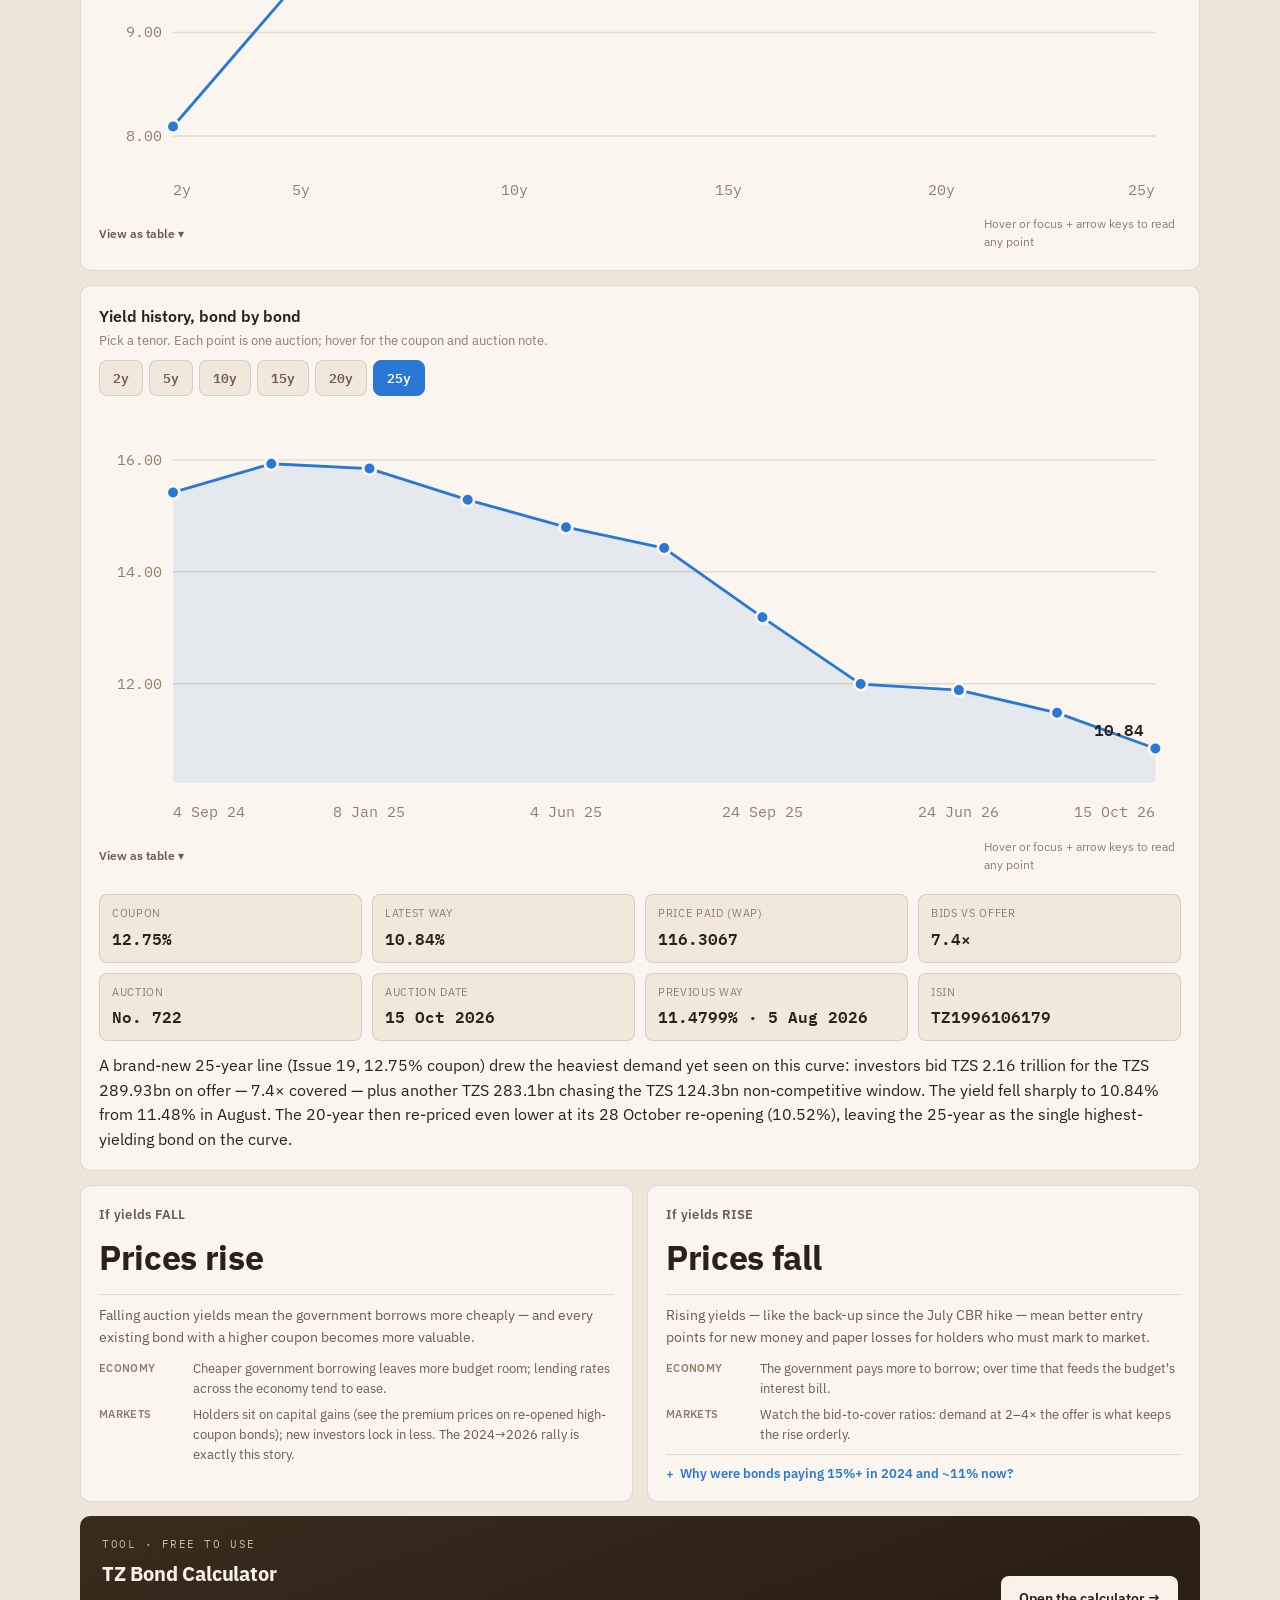
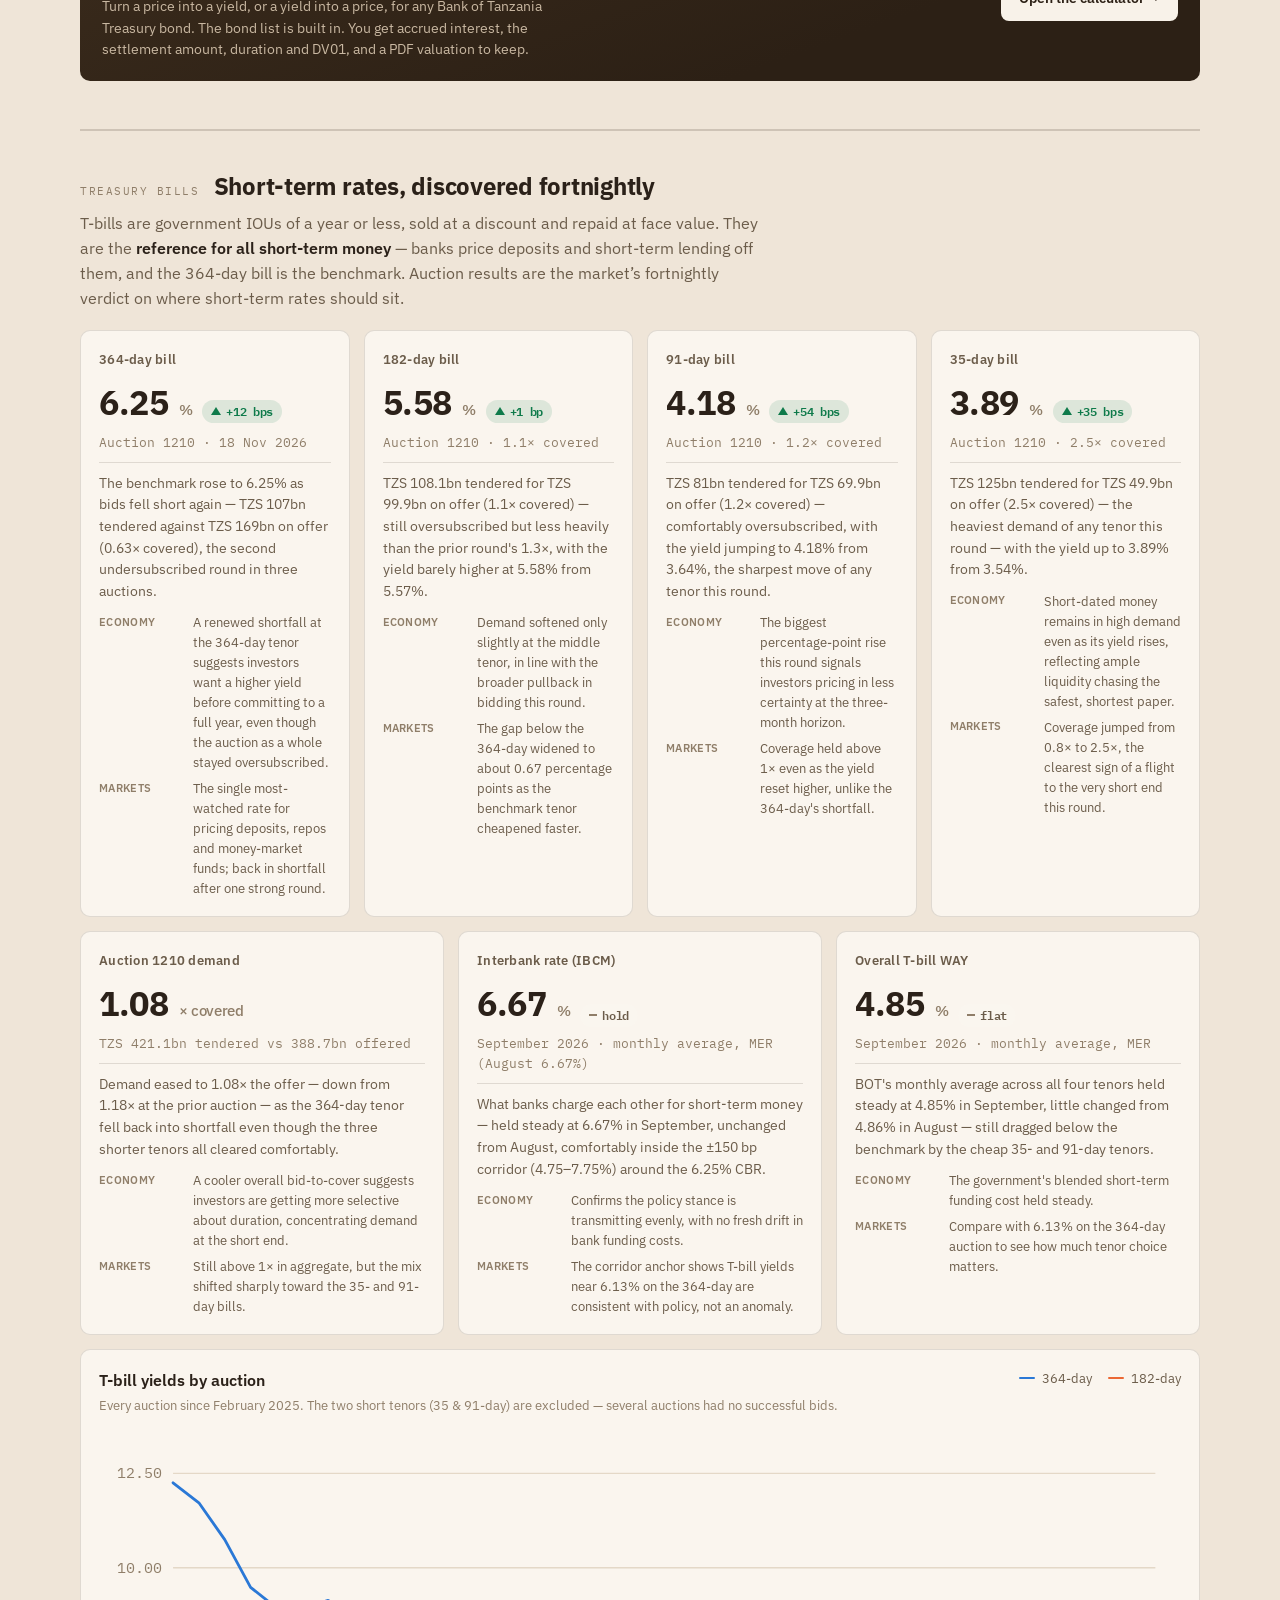
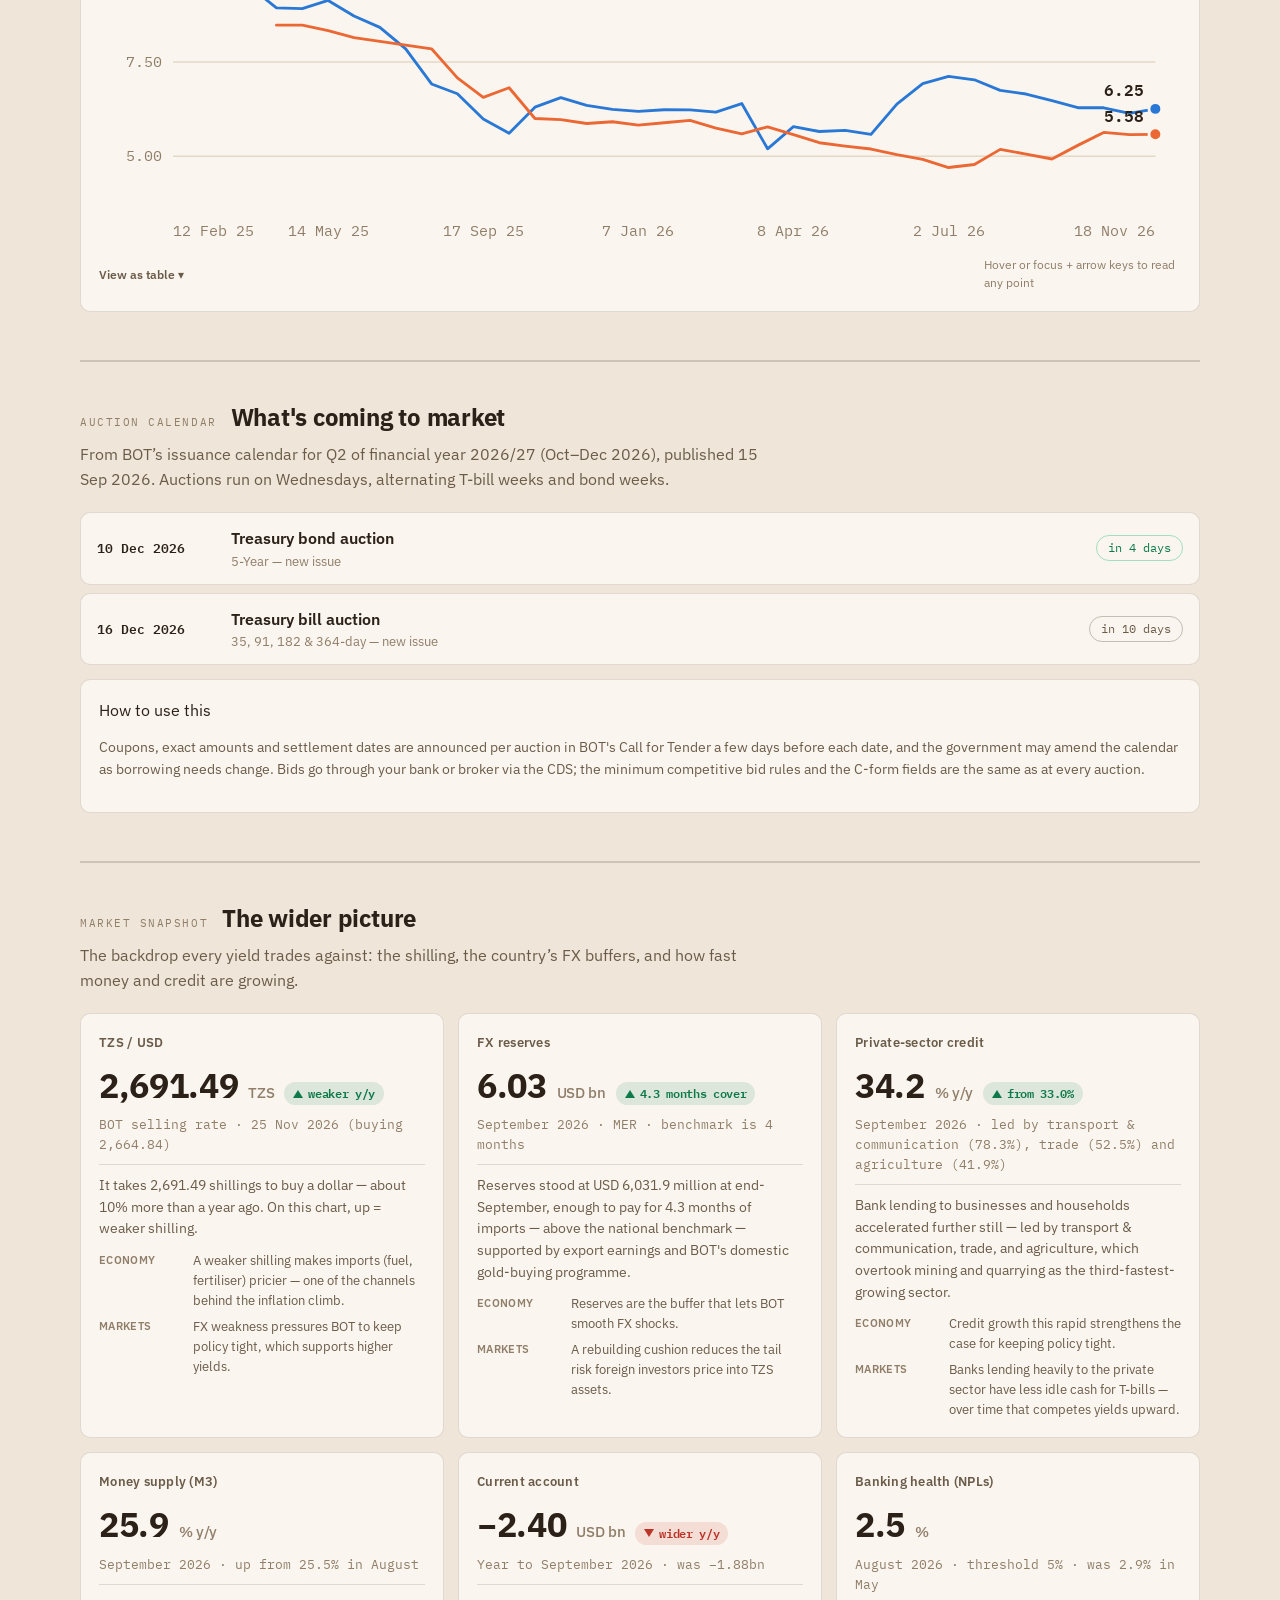
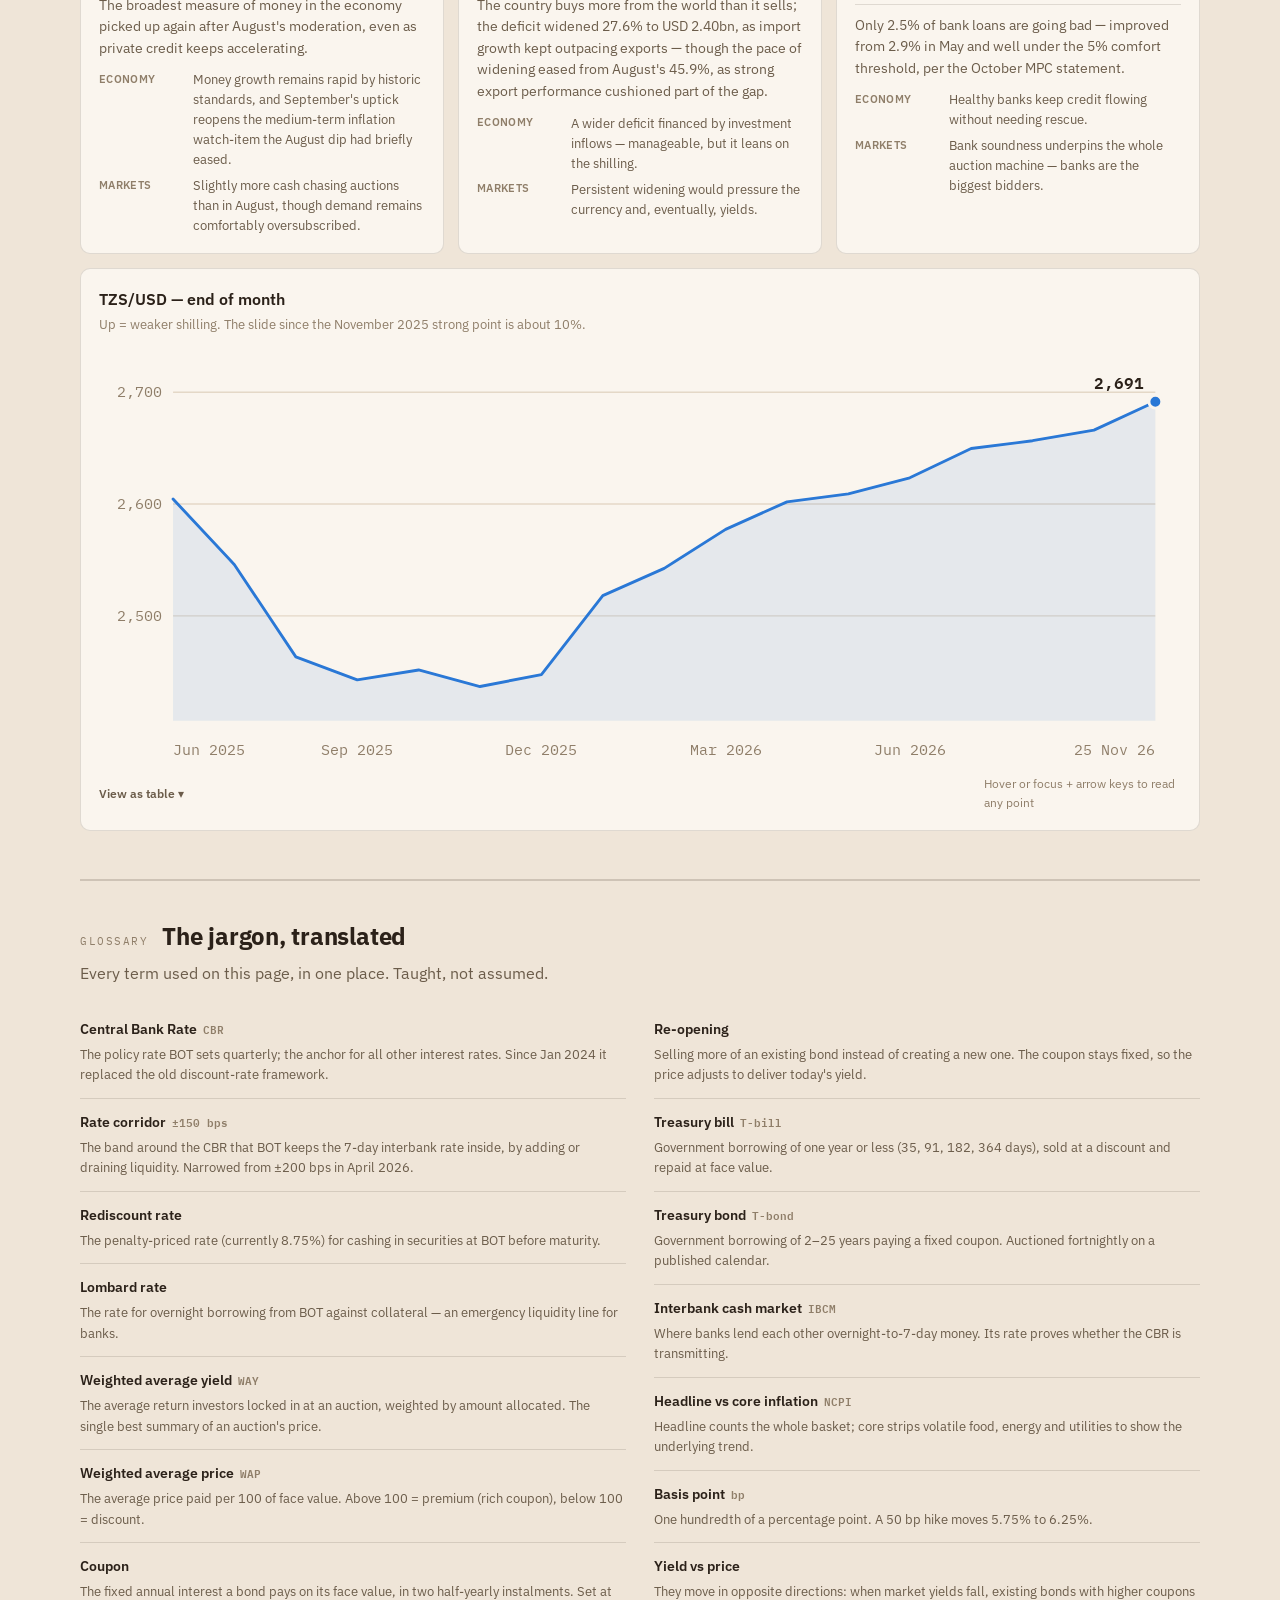
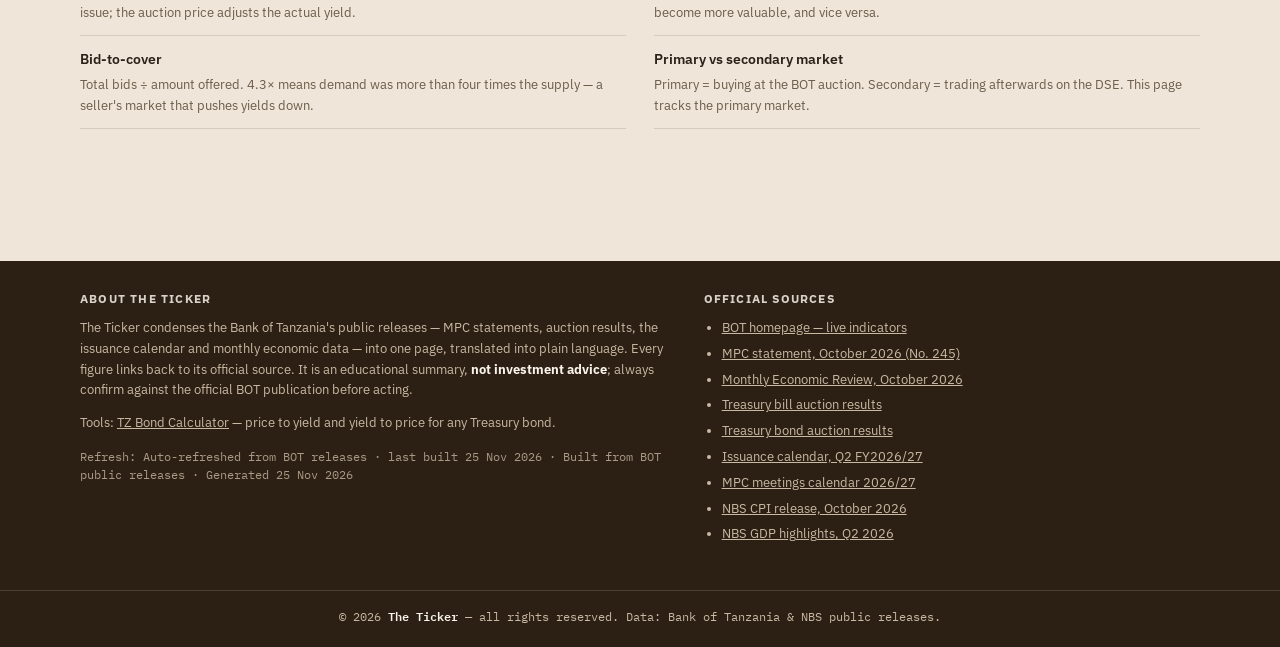
==== commit 713252b9: "refresh 2026-11-25 Co-Authored-By: Claude Sonnet 5 <noreply@anthropic.com> Claude-Session: https://c" ====
--- a/index.html
+++ b/index.html
@@ -277,8 +277,8 @@
    Every value must come from a Bank of Tanzania (or NBS) publication.
    ════════════════════════════════════════════════════════════════════ */
 const DATA = { /* INJECT-DATA */
-  asOf: "2026-11-18",
-  updateLine: "Auto-refreshed from BOT releases · last built 18 Nov 2026",
+  asOf: "2026-11-25",
+  updateLine: "Auto-refreshed from BOT releases · last built 25 Nov 2026",
   tape: [
     {label:"CBR", value:"6.25%", dir:"fl"},
     {label:"REDISCOUNT", value:"8.75%", dir:"fl"},
@@ -289,10 +289,10 @@
     {label:"2Y BOND", value:"8.092%", dir:"dn"},
     {label:"5Y BOND", value:"9.528%", dir:"dn"},
     {label:"10Y BOND", value:"10.141%", dir:"dn"},
-    {label:"15Y BOND", value:"10.791%", dir:"up"},
+    {label:"15Y BOND", value:"10.362%", dir:"dn"},
     {label:"20Y BOND", value:"10.521%", dir:"dn"},
     {label:"25Y BOND", value:"10.842%", dir:"dn"},
-    {label:"TZS/USD", value:"2,666.17", dir:"up"},
+    {label:"TZS/USD", value:"2,691.49", dir:"up"},
     {label:"IBCM RATE", value:"6.67%", dir:"fl"}
   ],
   sources: [
@@ -346,7 +346,7 @@
     {t:2, v:8.0919, note:"Auction No. 712 re-opening, 4 Nov 2026 · 9.50% coupon · bids 2.9× the offer"},
     {t:5, v:9.5275, note:"Auction No. 700 re-opening, 16 Sep 2026 · 10.25% coupon · bids 2.8× the offer"},
     {t:10, v:10.1406, note:"Auction No. 699 3rd sale, 11 Nov 2026 · 10.50% coupon · bids 3.3× the offer — a return to the cheaper coupon line pulled this tenor back below the 20-year"},
-    {t:15, v:10.7907, note:"Auction No. 696 3rd sale, 30 Sep 2026 · 12.25% coupon · bids 2.6× the offer — now prices above the 10-year, a normal upward-sloping curve"},
+    {t:15, v:10.362, note:"Auction No. 723, 25 Nov 2026 · new 10.75% coupon line, new issue · bids 2.4× the offer — slots neatly between the 10-year and 20-year, restoring a smooth upward slope"},
     {t:20, v:10.5214, note:"Auction No. 710 re-opening, 28 Oct 2026 · 12.25% coupon · bids 2.9× the offer — fell from 11.33% in July"},
     {t:25, v:10.8422, note:"Auction No. 722, 15 Oct 2026 · 12.75% coupon, new issue · bids 7.4× the offer — now the highest-yielding tenor on the curve"}
   ],
@@ -388,8 +388,8 @@
       {t:"2026-09-02",v:10.6924,note:"Auction 711 re-opening · 11.25% coupon · bids 2.5×"},
       {t:"2026-11-11",v:10.1406,note:"Auction 699 3rd sale · 10.5% coupon · bids 3.3× the offer"}
      ]},
-    {y:15, name:"15-Year", coupon:"12.25%", way:10.7907, wap:"110.5120", date:"2026-09-30", auc:"No. 696 3rd sale", bid:"2.6×", prev:"10.5515% · 19 Aug 2026", isin:"TZ1996105924",
-     note:"The 30 September re-opening of the same 12.25% line priced at 10.79% — up from 10.55% in August, and for the first time this cycle the 15-year now yields more than the 10-year (10.69%), restoring a normal upward-sloping curve. Bids covered the offer 2.6×, down from 4.1× in August. Investors still paid a premium price (110.51 per 100) for the rich coupon.",
+    {y:15, name:"15-Year", coupon:"10.75%", way:10.362, wap:"102.8931", date:"2026-11-25", auc:"No. 723", bid:"2.4×", prev:"10.7907% · 30 Sep 2026", isin:"TZ1996106187",
+     note:"A brand-new 15-year line (Issue 60, 10.75% coupon) replaced the 12.25% coupon line that had run since February 2026: investors bid TZS 424.66bn for the TZS 176.27bn competitive offer — 2.4× covered — plus another TZS 45.2bn chasing the TZS 30bn non-competitive window. The yield fell to 10.36% from 10.79% in September, now slotting neatly between the 10-year (10.14%) and 20-year (10.52%) — the long end of the curve is a smooth upward slope again, all the way to the 25-year high of 10.84%.",
      hist:[
       {t:"2024-09-11",v:15.35,note:"Auction 529 re-opening · 13.5% coupon"},
       {t:"2024-10-02",v:15.7611,note:"Auction 500 re-opening · 13.5% coupon"},
@@ -399,7 +399,8 @@
       {t:"2026-02-18",v:10.7834,note:"Auction 696 · 12.25% coupon"},
       {t:"2026-05-13",v:10.3861,note:"Auction 701 · 10.75% coupon"},
       {t:"2026-08-19",v:10.5515,note:"Auction 696 re-opening · 12.25% coupon · bids 4.1×"},
-      {t:"2026-09-30",v:10.7907,note:"Auction 696 3rd sale · 12.25% coupon · bids 2.6× the offer"}
+      {t:"2026-09-30",v:10.7907,note:"Auction 696 3rd sale · 12.25% coupon · bids 2.6× the offer"},
+      {t:"2026-11-25",v:10.362,note:"Auction 723 · new issue · 10.75% coupon · bids 2.4× the offer"}
      ]},
     {y:20, name:"20-Year", coupon:"12.25%", way:10.5214, wap:"114.2114", date:"2026-10-28", auc:"No. 710 re-opening", bid:"2.9×", prev:"11.3306% · 8 Jul 2026", isin:"TZ1996106062",
      note:"The 28 October re-opening of the same 12.25% line — Auction 710's second sale — drew TZS 935.5bn of bids for the TZS 326.7bn on offer, 2.9× covered, the heaviest demand this tenor has seen this cycle. The yield fell sharply to 10.52% from 11.33% in July, pulling the 20-year back below both the 10-year (10.69%) and 15-year (10.79%) — a dip rather than a smooth upward slope at the long end.",
@@ -479,13 +480,10 @@
     {t:"2026-03",v:2577.4},{t:"2026-04",v:2602},{t:"2026-05",v:2609.2},
     {t:"2026-06",v:2623.5},{t:"2026-07",v:2649.7},
     {t:"2026-11-11",v:2656.67,note:"BOT indicative selling rate (buying 2,630.37)"},
-    {t:"2026-11-18",v:2666.17,note:"Latest BOT indicative selling rate (buying 2,639.77)"}
+    {t:"2026-11-18",v:2666.17,note:"BOT indicative selling rate (buying 2,639.77)"},
+    {t:"2026-11-25",v:2691.49,note:"Latest BOT indicative selling rate (buying 2,664.84)"}
   ],
   calendar: [
-    {date:"2026-11-04", what:"Treasury bond auction", m:"2-Year — re-opening"},
-    {date:"2026-11-11", what:"Treasury bond auction", m:"10-Year — new issue"},
-    {date:"2026-11-18", what:"Treasury bill auction", m:"35, 91, 182 & 364-day — new issue"},
-    {date:"2026-11-25", what:"Treasury bond auction", m:"15-Year — re-opening"},
     {date:"2026-12-02", what:"Treasury bill auction", m:"35, 91, 182 & 364-day — new issue"},
     {date:"2026-12-10", what:"Treasury bond auction", m:"5-Year — new issue"},
     {date:"2026-12-16", what:"Treasury bill auction", m:"35, 91, 182 & 364-day — new issue"}
@@ -881,7 +879,7 @@
   secHead(sec,"Bonds & Yields","The government yield curve",
     'Treasury bonds are how the government borrows for the long haul — 2 to 25 years. The <b>weighted average yield (WAY)</b> from each auction is the market’s honest price for lending to the government at that tenor. Yields have fallen a long way from the 15%+ era of late 2024 — a curve-wide rally that repriced everything — with a modest back-up since the July 2026 CBR hike.');
   chartCard(sec,{title:"Yield curve — latest auction yield per tenor",
-    note:"Each dot is that tenor's most recent auction. The 10-year fell sharply to 10.14% at its 11 November auction — a return to the cheaper 10.50% coupon line — making it the lowest-yielding bond beyond the 5-year, below even the 20-year (10.52%). The 25-year (10.84%) remains the highest-yielding tenor on the curve, and the long end still has a dip rather than a smooth upward slope.",
+    note:"Each dot is that tenor's most recent auction. The new 15-year line priced at 10.36% on 25 November — a brand-new 10.75% coupon bond replacing the old 12.25% line — slotting neatly between the 10-year (10.14%) and 20-year (10.52%) and restoring a smooth upward slope across the whole curve. The 25-year (10.84%) remains the highest-yielding tenor on the curve.",
     series:[{name:"Latest WAY", color:"var(--s1)", points:DATA.yieldCurve}],
     unit:"%", yFmtDp:2, xKind:"linear", markAll:true, wash:false, xFmt:v=>v+"y", xName:"Tenor", aria:"Government bond yield curve by tenor"});
   const card=el("div","chart-card");
@@ -997,9 +995,9 @@
   secHead(sec,"Market Snapshot","The wider picture",
     'The backdrop every yield trades against: the shilling, the country’s FX buffers, and how fast money and credit are growing.');
   const g=el("div","grid c3"); sec.append(g);
-  tile(g,{label:"TZS / USD", value:"2,666.17", unit:"TZS", delta:"weaker y/y", dir:"up",
-    sub:"BOT selling rate · 18 Nov 2026 (buying 2,639.77)",
-    plain:"It takes 2,666.17 shillings to buy a dollar — about 9% more than a year ago. On this chart, up = weaker shilling.",
+  tile(g,{label:"TZS / USD", value:"2,691.49", unit:"TZS", delta:"weaker y/y", dir:"up",
+    sub:"BOT selling rate · 25 Nov 2026 (buying 2,664.84)",
+    plain:"It takes 2,691.49 shillings to buy a dollar — about 10% more than a year ago. On this chart, up = weaker shilling.",
     econ:"A weaker shilling makes imports (fuel, fertiliser) pricier — one of the channels behind the inflation climb.",
     mkt:"FX weakness pressures BOT to keep policy tight, which supports higher yields."});
   tile(g,{label:"FX reserves", value:"6.03", unit:"USD bn", delta:"4.3 months cover", dir:"up",
@@ -1029,7 +1027,7 @@
     econ:"Healthy banks keep credit flowing without needing rescue.",
     mkt:"Bank soundness underpins the whole auction machine — banks are the biggest bidders."});
   chartCard(sec,{title:"TZS/USD — end of month",
-    note:"Up = weaker shilling. The slide since the November 2025 strong point is about 9%.",
+    note:"Up = weaker shilling. The slide since the November 2025 strong point is about 10%.",
     series:[{name:"TZS per USD", color:"var(--s1)", points:DATA.fx}],
     unit:"", yFmtDp:0, aria:"Tanzanian shilling per US dollar, monthly"});
 }
